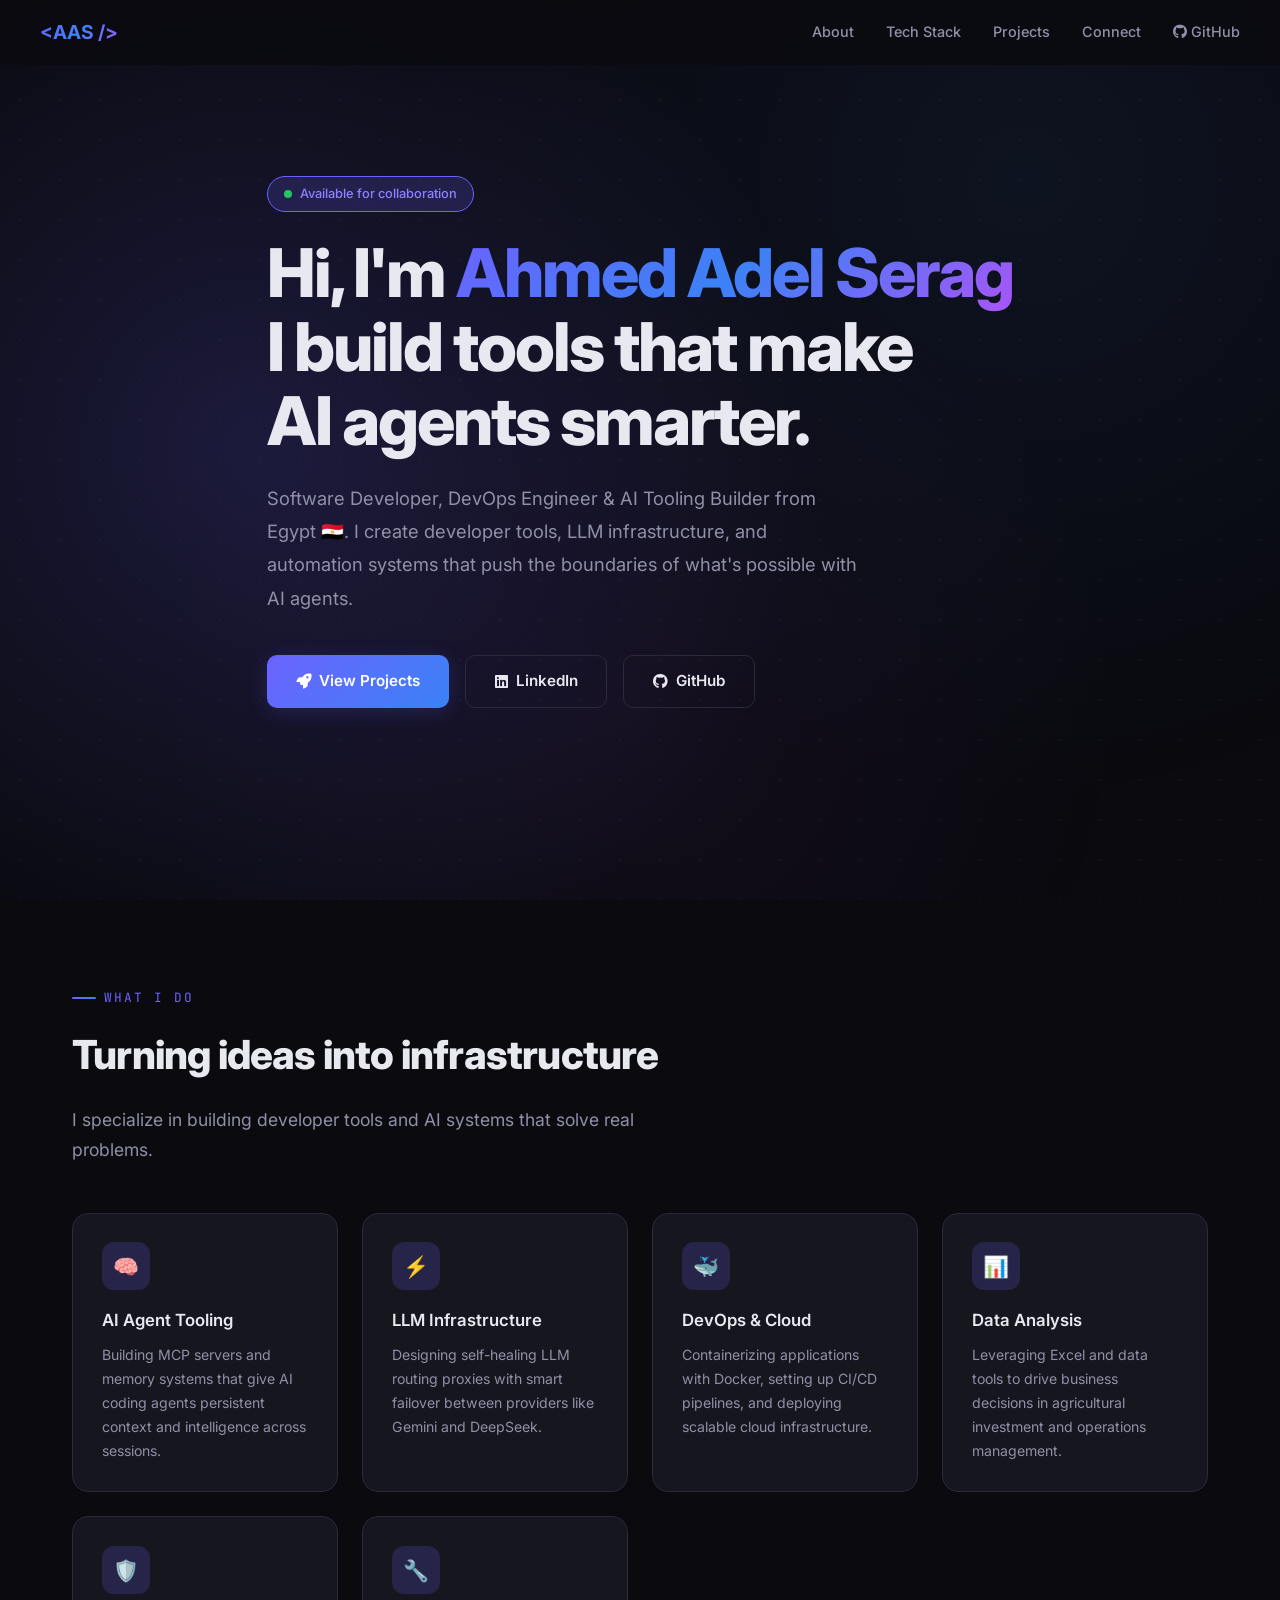
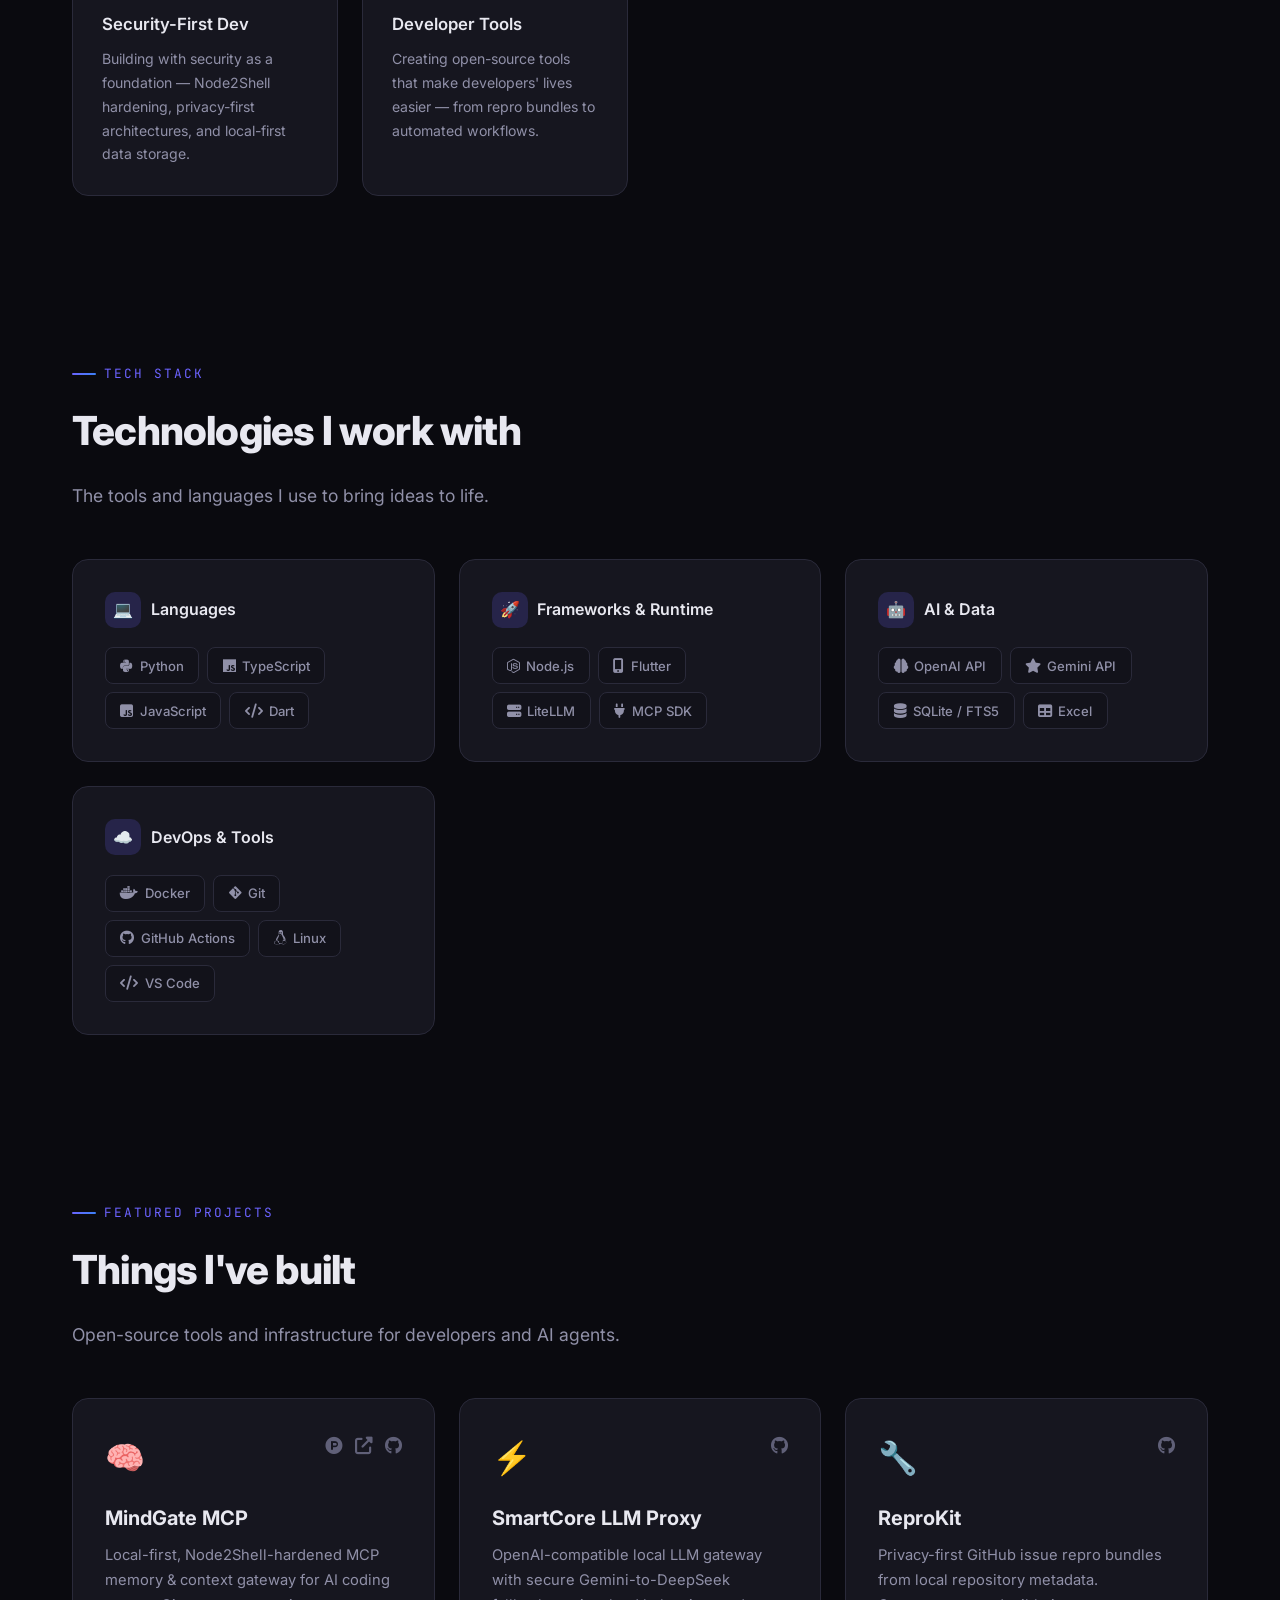
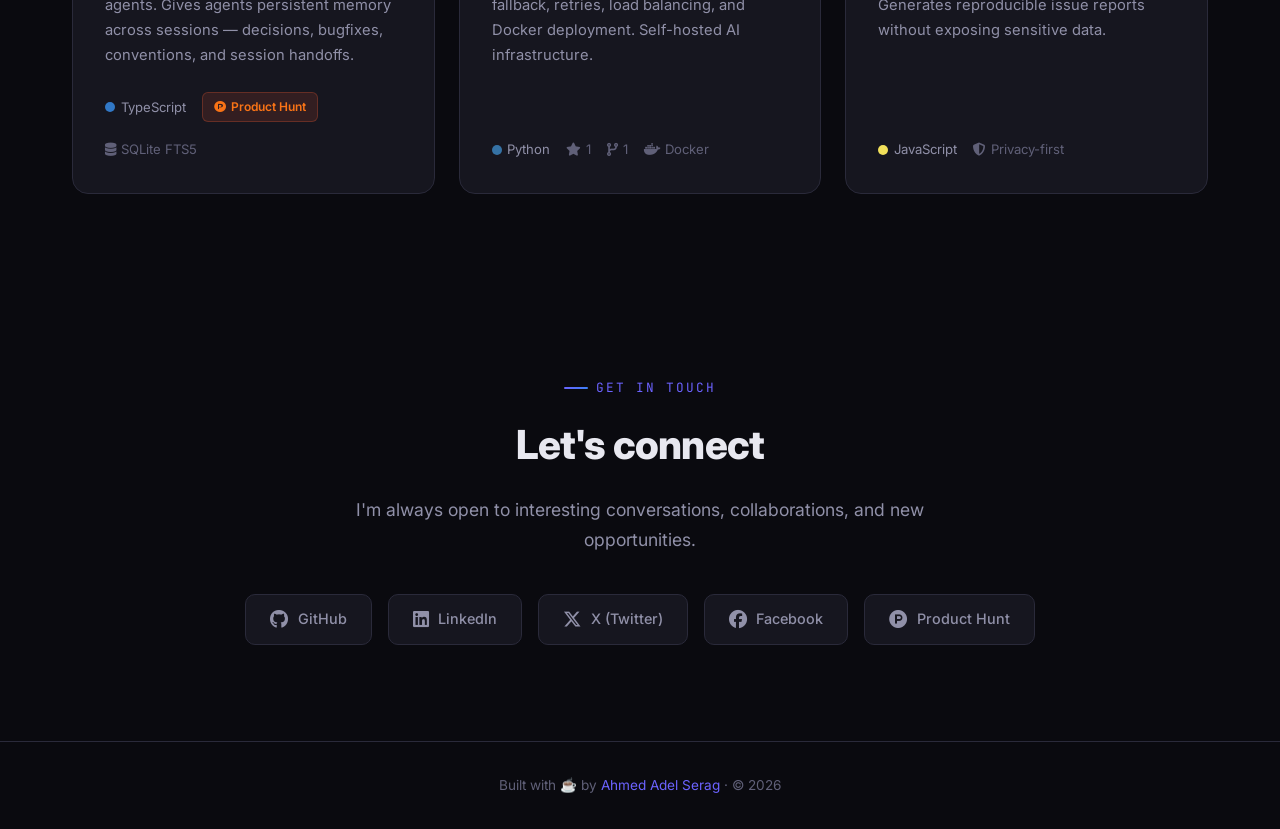
==== index.html @ 00906948 "✨ Deploy portfolio website" ====
<!DOCTYPE html>
<html lang="en" data-theme="dark">
<head>
    <meta charset="UTF-8">
    <meta name="viewport" content="width=device-width, initial-scale=1.0">
    <title>Ahmed Adel Serag — Software Developer & AI Tooling Builder</title>
    <meta name="description" content="Portfolio of Ahmed Adel Serag (Dola) — Software Developer, DevOps Engineer, and AI Tooling Builder from Egypt.">
    <meta name="author" content="Ahmed Adel Serag">
    <meta property="og:title" content="Ahmed Adel Serag — Portfolio">
    <meta property="og:description" content="Software Developer · DevOps Engineer · AI Tooling Builder">
    <meta property="og:url" content="https://aaserag1.github.io">
    <meta property="og:type" content="website">
    <link rel="preconnect" href="https://fonts.googleapis.com">
    <link rel="preconnect" href="https://fonts.gstatic.com" crossorigin>
    <link href="https://fonts.googleapis.com/css2?family=Inter:wght@300;400;500;600;700;800&family=JetBrains+Mono:wght@400;500&display=swap" rel="stylesheet">
    <link rel="stylesheet" href="https://cdnjs.cloudflare.com/ajax/libs/font-awesome/6.5.1/css/all.min.css">
    <style>
        /* ====== CSS Variables ====== */
        :root {
            --bg-primary: #0a0a0f;
            --bg-secondary: #12121a;
            --bg-card: #16161f;
            --bg-card-hover: #1c1c28;
            --border: #2a2a3a;
            --border-glow: #6c63ff40;
            --text-primary: #e8e8f0;
            --text-secondary: #9090a8;
            --text-muted: #606078;
            --accent: #6c63ff;
            --accent-light: #8b83ff;
            --accent-glow: #6c63ff30;
            --gradient-1: linear-gradient(135deg, #6c63ff, #3b82f6);
            --gradient-2: linear-gradient(135deg, #6c63ff, #a855f7);
            --gradient-text: linear-gradient(135deg, #6c63ff, #3b82f6, #a855f7);
            --success: #22c55e;
            --warning: #f59e0b;
            --font-main: 'Inter', -apple-system, BlinkMacSystemFont, sans-serif;
            --font-mono: 'JetBrains Mono', 'Fira Code', monospace;
            --radius: 16px;
            --radius-sm: 10px;
            --shadow: 0 4px 24px rgba(0,0,0,0.3);
            --shadow-glow: 0 0 40px var(--accent-glow);
        }

        /* ====== Reset & Base ====== */
        *, *::before, *::after {
            margin: 0;
            padding: 0;
            box-sizing: border-box;
        }

        html {
            scroll-behavior: smooth;
            scroll-padding-top: 80px;
        }

        body {
            font-family: var(--font-main);
            background: var(--bg-primary);
            color: var(--text-primary);
            line-height: 1.7;
            overflow-x: hidden;
        }

        /* ====== Animated Background ====== */
        .bg-grid {
            position: fixed;
            top: 0; left: 0;
            width: 100%; height: 100%;
            background-image:
                radial-gradient(circle at 20% 50%, var(--accent-glow) 0%, transparent 50%),
                radial-gradient(circle at 80% 20%, rgba(59,130,246,0.08) 0%, transparent 50%),
                radial-gradient(circle at 50% 80%, rgba(168,85,247,0.06) 0%, transparent 50%);
            pointer-events: none;
            z-index: 0;
        }

        .bg-dots {
            position: fixed;
            top: 0; left: 0;
            width: 100%; height: 100%;
            background-image: radial-gradient(circle, var(--border) 1px, transparent 1px);
            background-size: 40px 40px;
            opacity: 0.3;
            pointer-events: none;
            z-index: 0;
        }

        /* ====== Navigation ====== */
        nav {
            position: fixed;
            top: 0; left: 0; right: 0;
            z-index: 100;
            background: rgba(10, 10, 15, 0.8);
            backdrop-filter: blur(20px);
            border-bottom: 1px solid var(--border);
            padding: 0 2rem;
        }

        .nav-inner {
            max-width: 1200px;
            margin: 0 auto;
            display: flex;
            align-items: center;
            justify-content: space-between;
            height: 64px;
        }

        .nav-logo {
            font-weight: 700;
            font-size: 1.2rem;
            background: var(--gradient-text);
            -webkit-background-clip: text;
            -webkit-text-fill-color: transparent;
            background-clip: text;
            text-decoration: none;
        }

        .nav-links {
            display: flex;
            gap: 2rem;
            list-style: none;
        }

        .nav-links a {
            color: var(--text-secondary);
            text-decoration: none;
            font-size: 0.9rem;
            font-weight: 500;
            transition: color 0.3s;
            position: relative;
        }

        .nav-links a::after {
            content: '';
            position: absolute;
            bottom: -4px;
            left: 0;
            width: 0;
            height: 2px;
            background: var(--gradient-1);
            transition: width 0.3s;
            border-radius: 1px;
        }

        .nav-links a:hover {
            color: var(--text-primary);
        }

        .nav-links a:hover::after {
            width: 100%;
        }

        .nav-toggle {
            display: none;
            background: none;
            border: none;
            color: var(--text-primary);
            font-size: 1.5rem;
            cursor: pointer;
        }

        /* ====== Container ====== */
        .container {
            max-width: 1200px;
            margin: 0 auto;
            padding: 0 2rem;
            position: relative;
            z-index: 1;
        }

        section {
            padding: 5rem 0;
        }

        /* ====== Section Headers ====== */
        .section-label {
            display: inline-flex;
            align-items: center;
            gap: 0.5rem;
            font-family: var(--font-mono);
            font-size: 0.8rem;
            color: var(--accent);
            text-transform: uppercase;
            letter-spacing: 2px;
            margin-bottom: 0.75rem;
        }

        .section-label::before {
            content: '';
            width: 24px;
            height: 2px;
            background: var(--gradient-1);
            border-radius: 1px;
        }

        .section-title {
            font-size: 2.5rem;
            font-weight: 800;
            margin-bottom: 1rem;
            letter-spacing: -0.02em;
        }

        .section-subtitle {
            color: var(--text-secondary);
            font-size: 1.1rem;
            max-width: 600px;
        }

        /* ====== Hero Section ====== */
        .hero {
            min-height: 100vh;
            display: flex;
            align-items: center;
            padding-top: 64px;
        }

        .hero-content {
            max-width: 750px;
        }

        .hero-badge {
            display: inline-flex;
            align-items: center;
            gap: 0.5rem;
            padding: 0.4rem 1rem;
            background: var(--accent-glow);
            border: 1px solid var(--accent);
            border-radius: 999px;
            font-size: 0.8rem;
            font-weight: 500;
            color: var(--accent-light);
            margin-bottom: 1.5rem;
            animation: pulse-border 3s ease-in-out infinite;
        }

        .hero-badge .dot {
            width: 8px;
            height: 8px;
            background: var(--success);
            border-radius: 50%;
            animation: blink 2s ease-in-out infinite;
        }

        @keyframes blink {
            0%, 100% { opacity: 1; }
            50% { opacity: 0.3; }
        }

        @keyframes pulse-border {
            0%, 100% { border-color: var(--accent); box-shadow: 0 0 10px var(--accent-glow); }
            50% { border-color: var(--accent-light); box-shadow: 0 0 20px var(--accent-glow); }
        }

        .hero h1 {
            font-size: clamp(2.5rem, 6vw, 4.2rem);
            font-weight: 800;
            line-height: 1.1;
            letter-spacing: -0.03em;
            margin-bottom: 1.5rem;
        }

        .hero h1 .gradient {
            background: var(--gradient-text);
            -webkit-background-clip: text;
            -webkit-text-fill-color: transparent;
            background-clip: text;
        }

        .hero-desc {
            font-size: 1.15rem;
            color: var(--text-secondary);
            line-height: 1.8;
            margin-bottom: 2.5rem;
            max-width: 600px;
        }

        .hero-buttons {
            display: flex;
            gap: 1rem;
            flex-wrap: wrap;
        }

        .btn {
            display: inline-flex;
            align-items: center;
            gap: 0.5rem;
            padding: 0.8rem 1.8rem;
            border-radius: var(--radius-sm);
            font-size: 0.95rem;
            font-weight: 600;
            text-decoration: none;
            transition: all 0.3s ease;
            cursor: pointer;
            border: none;
        }

        .btn-primary {
            background: var(--gradient-1);
            color: white;
            box-shadow: 0 4px 20px var(--accent-glow);
        }

        .btn-primary:hover {
            transform: translateY(-2px);
            box-shadow: 0 8px 30px var(--accent-glow);
        }

        .btn-outline {
            background: transparent;
            color: var(--text-primary);
            border: 1px solid var(--border);
        }

        .btn-outline:hover {
            border-color: var(--accent);
            background: var(--accent-glow);
            transform: translateY(-2px);
        }

        /* ====== Tech Stack ====== */
        .tech-grid {
            display: grid;
            grid-template-columns: repeat(auto-fit, minmax(280px, 1fr));
            gap: 1.5rem;
            margin-top: 3rem;
        }

        .tech-category {
            background: var(--bg-card);
            border: 1px solid var(--border);
            border-radius: var(--radius);
            padding: 2rem;
            transition: all 0.3s ease;
        }

        .tech-category:hover {
            border-color: var(--accent);
            background: var(--bg-card-hover);
            box-shadow: var(--shadow-glow);
            transform: translateY(-4px);
        }

        .tech-category h3 {
            font-size: 1rem;
            font-weight: 600;
            margin-bottom: 1.2rem;
            display: flex;
            align-items: center;
            gap: 0.6rem;
        }

        .tech-category h3 .icon {
            width: 36px;
            height: 36px;
            display: flex;
            align-items: center;
            justify-content: center;
            background: var(--accent-glow);
            border-radius: 10px;
            font-size: 1rem;
        }

        .tech-tags {
            display: flex;
            flex-wrap: wrap;
            gap: 0.5rem;
        }

        .tech-tag {
            display: inline-flex;
            align-items: center;
            gap: 0.4rem;
            padding: 0.4rem 0.9rem;
            background: var(--bg-secondary);
            border: 1px solid var(--border);
            border-radius: 8px;
            font-size: 0.82rem;
            font-weight: 500;
            color: var(--text-secondary);
            transition: all 0.2s;
        }

        .tech-tag:hover {
            border-color: var(--accent);
            color: var(--text-primary);
            background: var(--accent-glow);
        }

        .tech-tag i {
            font-size: 0.9rem;
        }

        /* ====== Projects ====== */
        .projects-grid {
            display: grid;
            grid-template-columns: repeat(auto-fit, minmax(350px, 1fr));
            gap: 1.5rem;
            margin-top: 3rem;
        }

        .project-card {
            background: var(--bg-card);
            border: 1px solid var(--border);
            border-radius: var(--radius);
            padding: 2rem;
            transition: all 0.3s ease;
            display: flex;
            flex-direction: column;
            position: relative;
            overflow: hidden;
        }

        .project-card::before {
            content: '';
            position: absolute;
            top: 0;
            left: 0;
            right: 0;
            height: 3px;
            background: var(--gradient-1);
            opacity: 0;
            transition: opacity 0.3s;
        }

        .project-card:hover {
            border-color: var(--accent);
            background: var(--bg-card-hover);
            box-shadow: var(--shadow-glow);
            transform: translateY(-6px);
        }

        .project-card:hover::before {
            opacity: 1;
        }

        .project-header {
            display: flex;
            align-items: flex-start;
            justify-content: space-between;
            margin-bottom: 1rem;
        }

        .project-icon {
            font-size: 2rem;
        }

        .project-links {
            display: flex;
            gap: 0.75rem;
        }

        .project-links a {
            color: var(--text-muted);
            font-size: 1.1rem;
            transition: color 0.3s;
        }

        .project-links a:hover {
            color: var(--accent);
        }

        .project-card h3 {
            font-size: 1.25rem;
            font-weight: 700;
            margin-bottom: 0.5rem;
        }

        .project-card h3 a {
            color: var(--text-primary);
            text-decoration: none;
            transition: color 0.3s;
        }

        .project-card h3 a:hover {
            color: var(--accent-light);
        }

        .project-card p {
            color: var(--text-secondary);
            font-size: 0.92rem;
            margin-bottom: 1.5rem;
            flex: 1;
        }

        .project-meta {
            display: flex;
            align-items: center;
            gap: 1rem;
            flex-wrap: wrap;
        }

        .project-lang {
            display: inline-flex;
            align-items: center;
            gap: 0.35rem;
            font-size: 0.82rem;
            color: var(--text-secondary);
        }

        .project-lang .dot {
            width: 10px;
            height: 10px;
            border-radius: 50%;
        }

        .project-badge {
            display: inline-flex;
            align-items: center;
            gap: 0.3rem;
            padding: 0.25rem 0.7rem;
            background: rgba(218, 85, 47, 0.15);
            border: 1px solid rgba(218, 85, 47, 0.3);
            border-radius: 6px;
            font-size: 0.75rem;
            font-weight: 600;
            color: #f97316;
        }

        .project-stat {
            display: inline-flex;
            align-items: center;
            gap: 0.3rem;
            font-size: 0.82rem;
            color: var(--text-muted);
        }

        /* ====== About / What I Do ====== */
        .about-grid {
            display: grid;
            grid-template-columns: repeat(auto-fit, minmax(250px, 1fr));
            gap: 1.5rem;
            margin-top: 3rem;
        }

        .about-card {
            background: var(--bg-card);
            border: 1px solid var(--border);
            border-radius: var(--radius);
            padding: 1.8rem;
            transition: all 0.3s ease;
        }

        .about-card:hover {
            border-color: var(--accent);
            transform: translateY(-4px);
            box-shadow: var(--shadow-glow);
        }

        .about-card .icon {
            width: 48px;
            height: 48px;
            display: flex;
            align-items: center;
            justify-content: center;
            background: var(--accent-glow);
            border-radius: 12px;
            font-size: 1.3rem;
            margin-bottom: 1rem;
        }

        .about-card h3 {
            font-size: 1.05rem;
            font-weight: 600;
            margin-bottom: 0.5rem;
        }

        .about-card p {
            color: var(--text-secondary);
            font-size: 0.88rem;
        }

        /* ====== Connect / Footer ====== */
        .connect-section {
            text-align: center;
            padding: 6rem 0;
        }

        .social-links {
            display: flex;
            justify-content: center;
            gap: 1rem;
            margin-top: 2.5rem;
            flex-wrap: wrap;
        }

        .social-link {
            display: inline-flex;
            align-items: center;
            gap: 0.6rem;
            padding: 0.75rem 1.5rem;
            background: var(--bg-card);
            border: 1px solid var(--border);
            border-radius: var(--radius-sm);
            color: var(--text-secondary);
            text-decoration: none;
            font-size: 0.9rem;
            font-weight: 500;
            transition: all 0.3s ease;
        }

        .social-link:hover {
            border-color: var(--accent);
            color: var(--text-primary);
            background: var(--bg-card-hover);
            transform: translateY(-3px);
            box-shadow: var(--shadow-glow);
        }

        .social-link i {
            font-size: 1.15rem;
        }

        footer {
            border-top: 1px solid var(--border);
            padding: 2rem;
            text-align: center;
        }

        footer p {
            color: var(--text-muted);
            font-size: 0.85rem;
        }

        footer a {
            color: var(--accent);
            text-decoration: none;
        }

        /* ====== Animations ====== */
        .fade-in {
            opacity: 0;
            transform: translateY(30px);
            transition: opacity 0.6s ease, transform 0.6s ease;
        }

        .fade-in.visible {
            opacity: 1;
            transform: translateY(0);
        }

        /* ====== Responsive ====== */
        @media (max-width: 768px) {
            .nav-links {
                display: none;
                position: absolute;
                top: 64px;
                left: 0;
                right: 0;
                background: rgba(10, 10, 15, 0.95);
                backdrop-filter: blur(20px);
                flex-direction: column;
                padding: 1.5rem 2rem;
                border-bottom: 1px solid var(--border);
                gap: 1rem;
            }

            .nav-links.active {
                display: flex;
            }

            .nav-toggle {
                display: block;
            }

            .hero h1 {
                font-size: 2.2rem;
            }

            .section-title {
                font-size: 1.8rem;
            }

            .projects-grid {
                grid-template-columns: 1fr;
            }

            .hero-buttons {
                flex-direction: column;
            }

            .btn {
                justify-content: center;
            }
        }

        /* ====== Scrollbar ====== */
        ::-webkit-scrollbar {
            width: 8px;
        }
        ::-webkit-scrollbar-track {
            background: var(--bg-primary);
        }
        ::-webkit-scrollbar-thumb {
            background: var(--border);
            border-radius: 4px;
        }
        ::-webkit-scrollbar-thumb:hover {
            background: var(--accent);
        }
    </style>
</head>
<body>

<!-- Background Effects -->
<div class="bg-grid"></div>
<div class="bg-dots"></div>

<!-- Navigation -->
<nav>
    <div class="nav-inner">
        <a href="#" class="nav-logo">&lt;AAS /&gt;</a>
        <button class="nav-toggle" onclick="document.querySelector('.nav-links').classList.toggle('active')" aria-label="Toggle menu">
            <i class="fas fa-bars"></i>
        </button>
        <ul class="nav-links">
            <li><a href="#about">About</a></li>
            <li><a href="#tech">Tech Stack</a></li>
            <li><a href="#projects">Projects</a></li>
            <li><a href="#connect">Connect</a></li>
            <li><a href="https://github.com/aaserag1" target="_blank"><i class="fab fa-github"></i> GitHub</a></li>
        </ul>
    </div>
</nav>

<!-- Hero Section -->
<section class="hero">
    <div class="container">
        <div class="hero-content fade-in">
            <div class="hero-badge">
                <span class="dot"></span>
                Available for collaboration
            </div>
            <h1>
                Hi, I'm <span class="gradient">Ahmed Adel Serag</span><br>
                I build tools that make<br>
                AI agents smarter.
            </h1>
            <p class="hero-desc">
                Software Developer, DevOps Engineer &amp; AI Tooling Builder from Egypt 🇪🇬.
                I create developer tools, LLM infrastructure, and automation systems
                that push the boundaries of what's possible with AI agents.
            </p>
            <div class="hero-buttons">
                <a href="#projects" class="btn btn-primary">
                    <i class="fas fa-rocket"></i> View Projects
                </a>
                <a href="https://www.linkedin.com/in/aaserag/" target="_blank" class="btn btn-outline">
                    <i class="fab fa-linkedin"></i> LinkedIn
                </a>
                <a href="https://github.com/aaserag1" target="_blank" class="btn btn-outline">
                    <i class="fab fa-github"></i> GitHub
                </a>
            </div>
        </div>
    </div>
</section>

<!-- About / What I Do -->
<section id="about">
    <div class="container">
        <div class="fade-in">
            <span class="section-label">What I Do</span>
            <h2 class="section-title">Turning ideas into infrastructure</h2>
            <p class="section-subtitle">I specialize in building developer tools and AI systems that solve real problems.</p>
        </div>
        <div class="about-grid">
            <div class="about-card fade-in">
                <div class="icon">🧠</div>
                <h3>AI Agent Tooling</h3>
                <p>Building MCP servers and memory systems that give AI coding agents persistent context and intelligence across sessions.</p>
            </div>
            <div class="about-card fade-in">
                <div class="icon">⚡</div>
                <h3>LLM Infrastructure</h3>
                <p>Designing self-healing LLM routing proxies with smart failover between providers like Gemini and DeepSeek.</p>
            </div>
            <div class="about-card fade-in">
                <div class="icon">🐳</div>
                <h3>DevOps & Cloud</h3>
                <p>Containerizing applications with Docker, setting up CI/CD pipelines, and deploying scalable cloud infrastructure.</p>
            </div>
            <div class="about-card fade-in">
                <div class="icon">📊</div>
                <h3>Data Analysis</h3>
                <p>Leveraging Excel and data tools to drive business decisions in agricultural investment and operations management.</p>
            </div>
            <div class="about-card fade-in">
                <div class="icon">🛡️</div>
                <h3>Security-First Dev</h3>
                <p>Building with security as a foundation — Node2Shell hardening, privacy-first architectures, and local-first data storage.</p>
            </div>
            <div class="about-card fade-in">
                <div class="icon">🔧</div>
                <h3>Developer Tools</h3>
                <p>Creating open-source tools that make developers' lives easier — from repro bundles to automated workflows.</p>
            </div>
        </div>
    </div>
</section>

<!-- Tech Stack -->
<section id="tech">
    <div class="container">
        <div class="fade-in">
            <span class="section-label">Tech Stack</span>
            <h2 class="section-title">Technologies I work with</h2>
            <p class="section-subtitle">The tools and languages I use to bring ideas to life.</p>
        </div>
        <div class="tech-grid">
            <div class="tech-category fade-in">
                <h3><span class="icon">💻</span> Languages</h3>
                <div class="tech-tags">
                    <span class="tech-tag"><i class="fab fa-python"></i> Python</span>
                    <span class="tech-tag"><i class="fab fa-js"></i> TypeScript</span>
                    <span class="tech-tag"><i class="fab fa-js-square"></i> JavaScript</span>
                    <span class="tech-tag"><i class="fas fa-code"></i> Dart</span>
                </div>
            </div>
            <div class="tech-category fade-in">
                <h3><span class="icon">🚀</span> Frameworks & Runtime</h3>
                <div class="tech-tags">
                    <span class="tech-tag"><i class="fab fa-node-js"></i> Node.js</span>
                    <span class="tech-tag"><i class="fas fa-mobile-alt"></i> Flutter</span>
                    <span class="tech-tag"><i class="fas fa-server"></i> LiteLLM</span>
                    <span class="tech-tag"><i class="fas fa-plug"></i> MCP SDK</span>
                </div>
            </div>
            <div class="tech-category fade-in">
                <h3><span class="icon">🤖</span> AI & Data</h3>
                <div class="tech-tags">
                    <span class="tech-tag"><i class="fas fa-brain"></i> OpenAI API</span>
                    <span class="tech-tag"><i class="fas fa-star"></i> Gemini API</span>
                    <span class="tech-tag"><i class="fas fa-database"></i> SQLite / FTS5</span>
                    <span class="tech-tag"><i class="fas fa-table"></i> Excel</span>
                </div>
            </div>
            <div class="tech-category fade-in">
                <h3><span class="icon">☁️</span> DevOps & Tools</h3>
                <div class="tech-tags">
                    <span class="tech-tag"><i class="fab fa-docker"></i> Docker</span>
                    <span class="tech-tag"><i class="fab fa-git-alt"></i> Git</span>
                    <span class="tech-tag"><i class="fab fa-github"></i> GitHub Actions</span>
                    <span class="tech-tag"><i class="fab fa-linux"></i> Linux</span>
                    <span class="tech-tag"><i class="fas fa-code"></i> VS Code</span>
                </div>
            </div>
        </div>
    </div>
</section>

<!-- Projects -->
<section id="projects">
    <div class="container">
        <div class="fade-in">
            <span class="section-label">Featured Projects</span>
            <h2 class="section-title">Things I've built</h2>
            <p class="section-subtitle">Open-source tools and infrastructure for developers and AI agents.</p>
        </div>
        <div class="projects-grid">
            <!-- MindGate MCP -->
            <div class="project-card fade-in">
                <div class="project-header">
                    <span class="project-icon">🧠</span>
                    <div class="project-links">
                        <a href="https://www.producthunt.com/posts/mindgate-mcp" target="_blank" title="Product Hunt"><i class="fab fa-product-hunt"></i></a>
                        <a href="https://aaserag1.github.io/mindgate-mcp/" target="_blank" title="Website"><i class="fas fa-external-link-alt"></i></a>
                        <a href="https://github.com/aaserag1/mindgate-mcp" target="_blank" title="Source Code"><i class="fab fa-github"></i></a>
                    </div>
                </div>
                <h3><a href="https://github.com/aaserag1/mindgate-mcp">MindGate MCP</a></h3>
                <p>Local-first, Node2Shell-hardened MCP memory &amp; context gateway for AI coding agents. Gives agents persistent memory across sessions — decisions, bugfixes, conventions, and session handoffs.</p>
                <div class="project-meta">
                    <span class="project-lang">
                        <span class="dot" style="background: #3178c6;"></span> TypeScript
                    </span>
                    <span class="project-badge">
                        <i class="fab fa-product-hunt"></i> Product Hunt
                    </span>
                    <span class="project-stat"><i class="fas fa-database"></i> SQLite FTS5</span>
                </div>
            </div>

            <!-- SmartCore LLM Proxy -->
            <div class="project-card fade-in">
                <div class="project-header">
                    <span class="project-icon">⚡</span>
                    <div class="project-links">
                        <a href="https://github.com/aaserag1/SmartCore-LLM-Proxy" target="_blank" title="Source Code"><i class="fab fa-github"></i></a>
                    </div>
                </div>
                <h3><a href="https://github.com/aaserag1/SmartCore-LLM-Proxy">SmartCore LLM Proxy</a></h3>
                <p>OpenAI-compatible local LLM gateway with secure Gemini-to-DeepSeek fallback, retries, load balancing, and Docker deployment. Self-hosted AI infrastructure.</p>
                <div class="project-meta">
                    <span class="project-lang">
                        <span class="dot" style="background: #3572A5;"></span> Python
                    </span>
                    <span class="project-stat"><i class="fas fa-star"></i> 1</span>
                    <span class="project-stat"><i class="fas fa-code-branch"></i> 1</span>
                    <span class="project-stat"><i class="fab fa-docker"></i> Docker</span>
                </div>
            </div>

            <!-- ReproKit -->
            <div class="project-card fade-in">
                <div class="project-header">
                    <span class="project-icon">🔧</span>
                    <div class="project-links">
                        <a href="https://github.com/aaserag1/reprokit" target="_blank" title="Source Code"><i class="fab fa-github"></i></a>
                    </div>
                </div>
                <h3><a href="https://github.com/aaserag1/reprokit">ReproKit</a></h3>
                <p>Privacy-first GitHub issue repro bundles from local repository metadata. Generates reproducible issue reports without exposing sensitive data.</p>
                <div class="project-meta">
                    <span class="project-lang">
                        <span class="dot" style="background: #f1e05a;"></span> JavaScript
                    </span>
                    <span class="project-stat"><i class="fas fa-shield-alt"></i> Privacy-first</span>
                </div>
            </div>
        </div>
    </div>
</section>

<!-- Connect -->
<section id="connect" class="connect-section">
    <div class="container">
        <div class="fade-in">
            <span class="section-label">Get In Touch</span>
            <h2 class="section-title">Let's connect</h2>
            <p class="section-subtitle" style="margin: 0 auto;">
                I'm always open to interesting conversations, collaborations, and new opportunities.
            </p>
            <div class="social-links">
                <a href="https://github.com/aaserag1" target="_blank" class="social-link">
                    <i class="fab fa-github"></i> GitHub
                </a>
                <a href="https://www.linkedin.com/in/aaserag/" target="_blank" class="social-link">
                    <i class="fab fa-linkedin"></i> LinkedIn
                </a>
                <a href="https://x.com/ahmedadel790146" target="_blank" class="social-link">
                    <i class="fab fa-x-twitter"></i> X (Twitter)
                </a>
                <a href="https://www.facebook.com/aaserag0" target="_blank" class="social-link">
                    <i class="fab fa-facebook"></i> Facebook
                </a>
                <a href="https://www.producthunt.com/posts/mindgate-mcp" target="_blank" class="social-link">
                    <i class="fab fa-product-hunt"></i> Product Hunt
                </a>
            </div>
        </div>
    </div>
</section>

<!-- Footer -->
<footer>
    <div class="container">
        <p>Built with ☕ by <a href="https://github.com/aaserag1">Ahmed Adel Serag</a> · &copy; 2026</p>
    </div>
</footer>

<!-- Scroll Animation Script -->
<script>
    // Intersection Observer for fade-in animations
    const observer = new IntersectionObserver((entries) => {
        entries.forEach((entry, index) => {
            if (entry.isIntersecting) {
                setTimeout(() => {
                    entry.target.classList.add('visible');
                }, index * 100);
                observer.unobserve(entry.target);
            }
        });
    }, { threshold: 0.1, rootMargin: '0px 0px -50px 0px' });

    document.querySelectorAll('.fade-in').forEach(el => observer.observe(el));

    // Smooth scroll for nav links
    document.querySelectorAll('a[href^="#"]').forEach(anchor => {
        anchor.addEventListener('click', function(e) {
            e.preventDefault();
            const target = document.querySelector(this.getAttribute('href'));
            if (target) {
                target.scrollIntoView({ behavior: 'smooth' });
                document.querySelector('.nav-links')?.classList.remove('active');
            }
        });
    });

    // Navbar background on scroll
    const nav = document.querySelector('nav');
    window.addEventListener('scroll', () => {
        if (window.scrollY > 50) {
            nav.style.borderBottomColor = 'var(--border)';
        } else {
            nav.style.borderBottomColor = 'transparent';
        }
    });
</script>

</body>
</html>
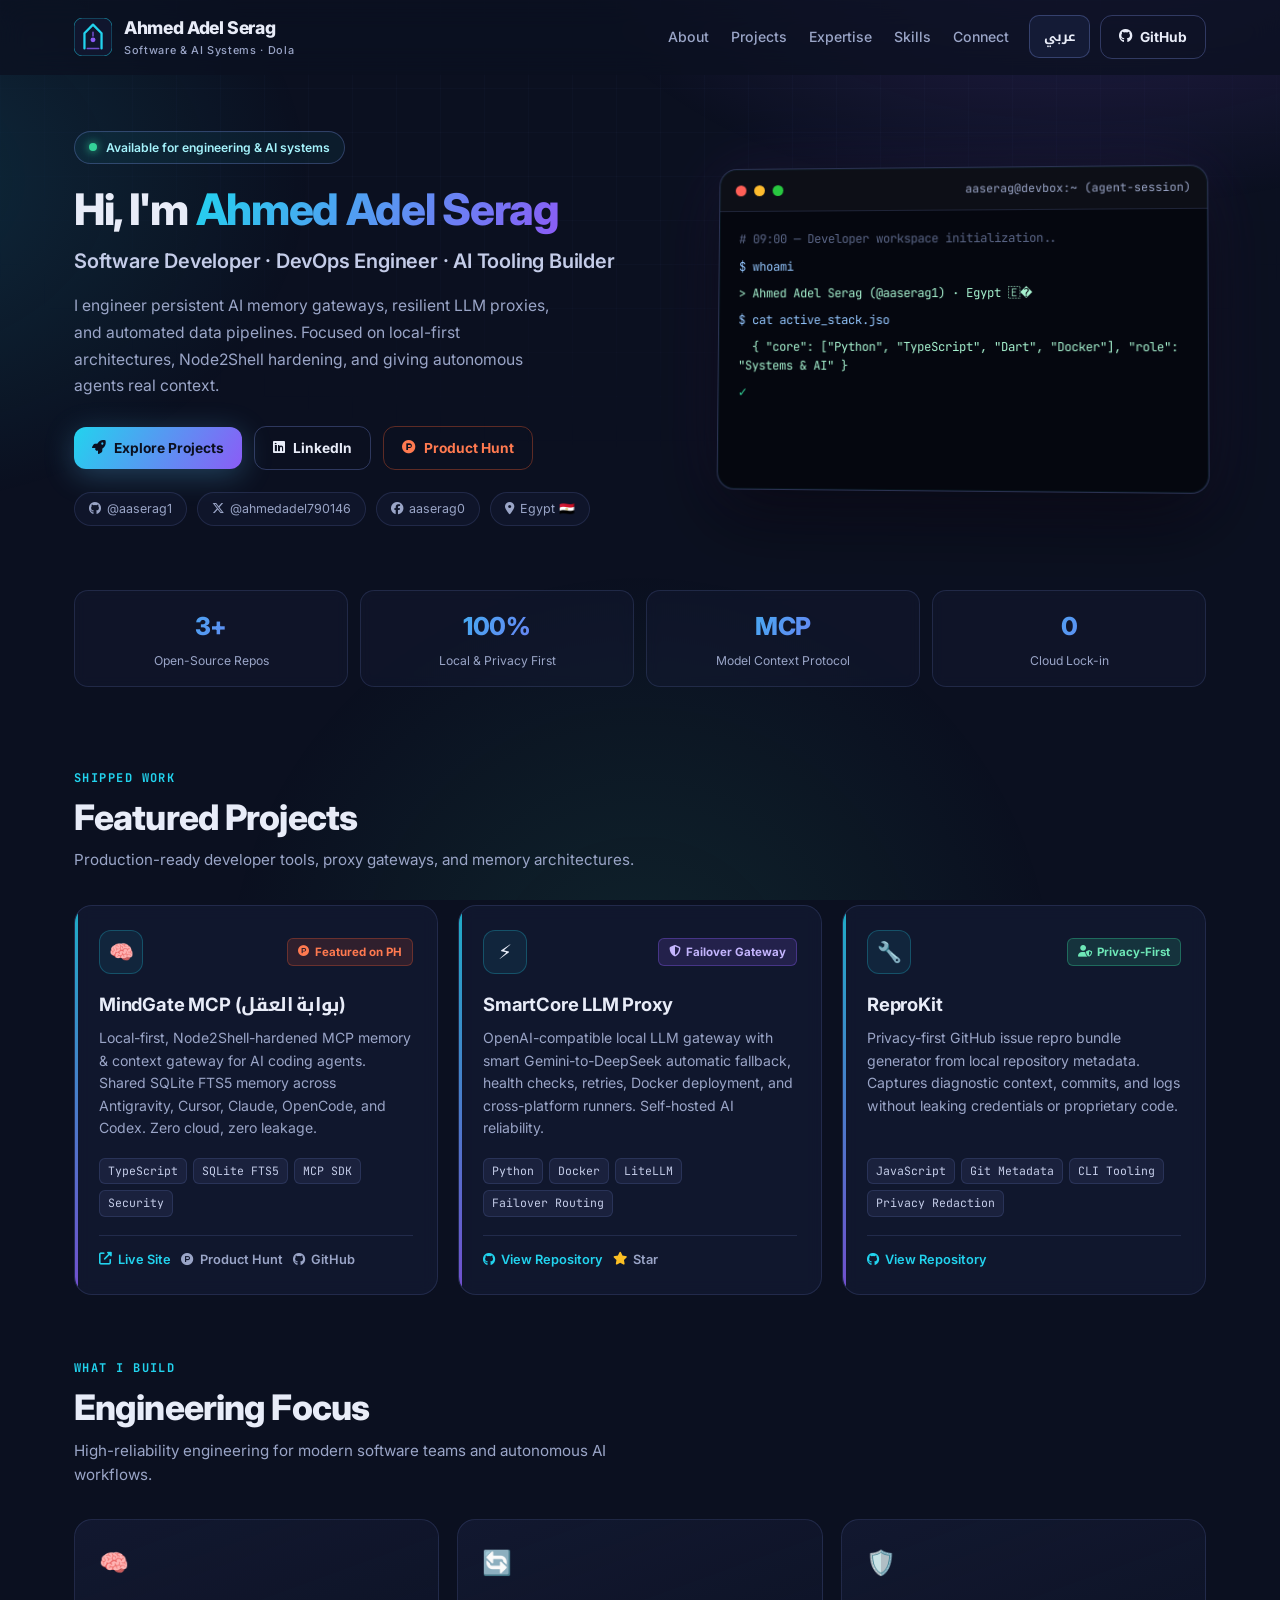
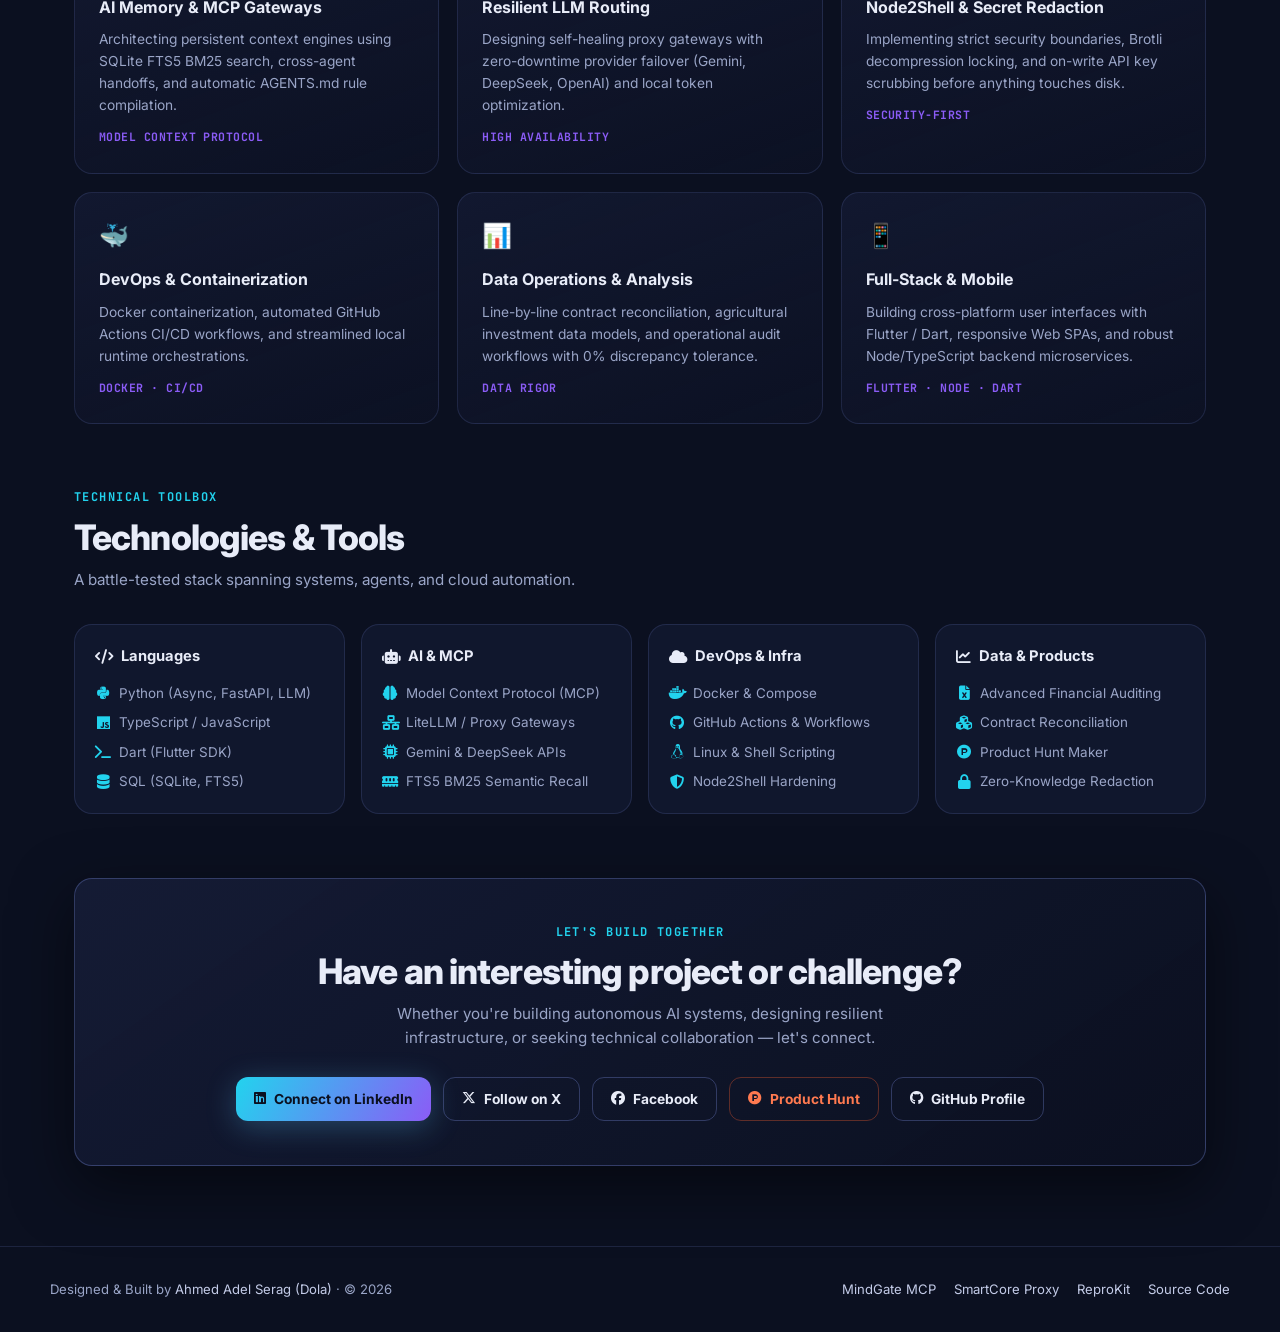
==== commit 34973592: "💎 World-class portfolio redesign with balanced hero, 3D terminal, i18n & MindGate styling" ====
--- a/index.html
+++ b/index.html
@@ -1,1001 +1,1347 @@
 <!DOCTYPE html>
-<html lang="en" data-theme="dark">
+<html lang="en" dir="ltr">
 <head>
-    <meta charset="UTF-8">
-    <meta name="viewport" content="width=device-width, initial-scale=1.0">
-    <title>Ahmed Adel Serag — Software Developer & AI Tooling Builder</title>
-    <meta name="description" content="Portfolio of Ahmed Adel Serag (Dola) — Software Developer, DevOps Engineer, and AI Tooling Builder from Egypt.">
-    <meta name="author" content="Ahmed Adel Serag">
-    <meta property="og:title" content="Ahmed Adel Serag — Portfolio">
-    <meta property="og:description" content="Software Developer · DevOps Engineer · AI Tooling Builder">
-    <meta property="og:url" content="https://aaserag1.github.io">
-    <meta property="og:type" content="website">
-    <link rel="preconnect" href="https://fonts.googleapis.com">
-    <link rel="preconnect" href="https://fonts.gstatic.com" crossorigin>
-    <link href="https://fonts.googleapis.com/css2?family=Inter:wght@300;400;500;600;700;800&family=JetBrains+Mono:wght@400;500&display=swap" rel="stylesheet">
-    <link rel="stylesheet" href="https://cdnjs.cloudflare.com/ajax/libs/font-awesome/6.5.1/css/all.min.css">
-    <style>
-        /* ====== CSS Variables ====== */
-        :root {
-            --bg-primary: #0a0a0f;
-            --bg-secondary: #12121a;
-            --bg-card: #16161f;
-            --bg-card-hover: #1c1c28;
-            --border: #2a2a3a;
-            --border-glow: #6c63ff40;
-            --text-primary: #e8e8f0;
-            --text-secondary: #9090a8;
-            --text-muted: #606078;
-            --accent: #6c63ff;
-            --accent-light: #8b83ff;
-            --accent-glow: #6c63ff30;
-            --gradient-1: linear-gradient(135deg, #6c63ff, #3b82f6);
-            --gradient-2: linear-gradient(135deg, #6c63ff, #a855f7);
-            --gradient-text: linear-gradient(135deg, #6c63ff, #3b82f6, #a855f7);
-            --success: #22c55e;
-            --warning: #f59e0b;
-            --font-main: 'Inter', -apple-system, BlinkMacSystemFont, sans-serif;
-            --font-mono: 'JetBrains Mono', 'Fira Code', monospace;
-            --radius: 16px;
-            --radius-sm: 10px;
-            --shadow: 0 4px 24px rgba(0,0,0,0.3);
-            --shadow-glow: 0 0 40px var(--accent-glow);
-        }
-
-        /* ====== Reset & Base ====== */
-        *, *::before, *::after {
-            margin: 0;
-            padding: 0;
-            box-sizing: border-box;
-        }
-
-        html {
-            scroll-behavior: smooth;
-            scroll-padding-top: 80px;
-        }
-
-        body {
-            font-family: var(--font-main);
-            background: var(--bg-primary);
-            color: var(--text-primary);
-            line-height: 1.7;
-            overflow-x: hidden;
-        }
-
-        /* ====== Animated Background ====== */
-        .bg-grid {
-            position: fixed;
-            top: 0; left: 0;
-            width: 100%; height: 100%;
-            background-image:
-                radial-gradient(circle at 20% 50%, var(--accent-glow) 0%, transparent 50%),
-                radial-gradient(circle at 80% 20%, rgba(59,130,246,0.08) 0%, transparent 50%),
-                radial-gradient(circle at 50% 80%, rgba(168,85,247,0.06) 0%, transparent 50%);
-            pointer-events: none;
-            z-index: 0;
-        }
-
-        .bg-dots {
-            position: fixed;
-            top: 0; left: 0;
-            width: 100%; height: 100%;
-            background-image: radial-gradient(circle, var(--border) 1px, transparent 1px);
-            background-size: 40px 40px;
-            opacity: 0.3;
-            pointer-events: none;
-            z-index: 0;
-        }
-
-        /* ====== Navigation ====== */
-        nav {
-            position: fixed;
-            top: 0; left: 0; right: 0;
-            z-index: 100;
-            background: rgba(10, 10, 15, 0.8);
-            backdrop-filter: blur(20px);
-            border-bottom: 1px solid var(--border);
-            padding: 0 2rem;
-        }
-
-        .nav-inner {
-            max-width: 1200px;
-            margin: 0 auto;
-            display: flex;
-            align-items: center;
-            justify-content: space-between;
-            height: 64px;
-        }
-
-        .nav-logo {
-            font-weight: 700;
-            font-size: 1.2rem;
-            background: var(--gradient-text);
-            -webkit-background-clip: text;
-            -webkit-text-fill-color: transparent;
-            background-clip: text;
-            text-decoration: none;
-        }
-
-        .nav-links {
-            display: flex;
-            gap: 2rem;
-            list-style: none;
-        }
-
-        .nav-links a {
-            color: var(--text-secondary);
-            text-decoration: none;
-            font-size: 0.9rem;
-            font-weight: 500;
-            transition: color 0.3s;
-            position: relative;
-        }
-
-        .nav-links a::after {
-            content: '';
-            position: absolute;
-            bottom: -4px;
-            left: 0;
-            width: 0;
-            height: 2px;
-            background: var(--gradient-1);
-            transition: width 0.3s;
-            border-radius: 1px;
-        }
-
-        .nav-links a:hover {
-            color: var(--text-primary);
-        }
-
-        .nav-links a:hover::after {
-            width: 100%;
-        }
-
-        .nav-toggle {
-            display: none;
-            background: none;
-            border: none;
-            color: var(--text-primary);
-            font-size: 1.5rem;
-            cursor: pointer;
-        }
-
-        /* ====== Container ====== */
-        .container {
-            max-width: 1200px;
-            margin: 0 auto;
-            padding: 0 2rem;
-            position: relative;
-            z-index: 1;
-        }
-
-        section {
-            padding: 5rem 0;
-        }
-
-        /* ====== Section Headers ====== */
-        .section-label {
-            display: inline-flex;
-            align-items: center;
-            gap: 0.5rem;
-            font-family: var(--font-mono);
-            font-size: 0.8rem;
-            color: var(--accent);
-            text-transform: uppercase;
-            letter-spacing: 2px;
-            margin-bottom: 0.75rem;
-        }
-
-        .section-label::before {
-            content: '';
-            width: 24px;
-            height: 2px;
-            background: var(--gradient-1);
-            border-radius: 1px;
-        }
-
-        .section-title {
-            font-size: 2.5rem;
-            font-weight: 800;
-            margin-bottom: 1rem;
-            letter-spacing: -0.02em;
-        }
-
-        .section-subtitle {
-            color: var(--text-secondary);
-            font-size: 1.1rem;
-            max-width: 600px;
-        }
-
-        /* ====== Hero Section ====== */
-        .hero {
-            min-height: 100vh;
-            display: flex;
-            align-items: center;
-            padding-top: 64px;
-        }
-
-        .hero-content {
-            max-width: 750px;
-        }
-
-        .hero-badge {
-            display: inline-flex;
-            align-items: center;
-            gap: 0.5rem;
-            padding: 0.4rem 1rem;
-            background: var(--accent-glow);
-            border: 1px solid var(--accent);
-            border-radius: 999px;
-            font-size: 0.8rem;
-            font-weight: 500;
-            color: var(--accent-light);
-            margin-bottom: 1.5rem;
-            animation: pulse-border 3s ease-in-out infinite;
-        }
-
-        .hero-badge .dot {
-            width: 8px;
-            height: 8px;
-            background: var(--success);
-            border-radius: 50%;
-            animation: blink 2s ease-in-out infinite;
-        }
-
-        @keyframes blink {
-            0%, 100% { opacity: 1; }
-            50% { opacity: 0.3; }
-        }
-
-        @keyframes pulse-border {
-            0%, 100% { border-color: var(--accent); box-shadow: 0 0 10px var(--accent-glow); }
-            50% { border-color: var(--accent-light); box-shadow: 0 0 20px var(--accent-glow); }
-        }
-
-        .hero h1 {
-            font-size: clamp(2.5rem, 6vw, 4.2rem);
-            font-weight: 800;
-            line-height: 1.1;
-            letter-spacing: -0.03em;
-            margin-bottom: 1.5rem;
-        }
-
-        .hero h1 .gradient {
-            background: var(--gradient-text);
-            -webkit-background-clip: text;
-            -webkit-text-fill-color: transparent;
-            background-clip: text;
-        }
-
-        .hero-desc {
-            font-size: 1.15rem;
-            color: var(--text-secondary);
-            line-height: 1.8;
-            margin-bottom: 2.5rem;
-            max-width: 600px;
-        }
-
-        .hero-buttons {
-            display: flex;
-            gap: 1rem;
-            flex-wrap: wrap;
-        }
-
-        .btn {
-            display: inline-flex;
-            align-items: center;
-            gap: 0.5rem;
-            padding: 0.8rem 1.8rem;
-            border-radius: var(--radius-sm);
-            font-size: 0.95rem;
-            font-weight: 600;
-            text-decoration: none;
-            transition: all 0.3s ease;
-            cursor: pointer;
-            border: none;
-        }
-
-        .btn-primary {
-            background: var(--gradient-1);
-            color: white;
-            box-shadow: 0 4px 20px var(--accent-glow);
-        }
-
-        .btn-primary:hover {
-            transform: translateY(-2px);
-            box-shadow: 0 8px 30px var(--accent-glow);
-        }
-
-        .btn-outline {
-            background: transparent;
-            color: var(--text-primary);
-            border: 1px solid var(--border);
-        }
-
-        .btn-outline:hover {
-            border-color: var(--accent);
-            background: var(--accent-glow);
-            transform: translateY(-2px);
-        }
-
-        /* ====== Tech Stack ====== */
-        .tech-grid {
-            display: grid;
-            grid-template-columns: repeat(auto-fit, minmax(280px, 1fr));
-            gap: 1.5rem;
-            margin-top: 3rem;
-        }
-
-        .tech-category {
-            background: var(--bg-card);
-            border: 1px solid var(--border);
-            border-radius: var(--radius);
-            padding: 2rem;
-            transition: all 0.3s ease;
-        }
-
-        .tech-category:hover {
-            border-color: var(--accent);
-            background: var(--bg-card-hover);
-            box-shadow: var(--shadow-glow);
-            transform: translateY(-4px);
-        }
-
-        .tech-category h3 {
-            font-size: 1rem;
-            font-weight: 600;
-            margin-bottom: 1.2rem;
-            display: flex;
-            align-items: center;
-            gap: 0.6rem;
-        }
-
-        .tech-category h3 .icon {
-            width: 36px;
-            height: 36px;
-            display: flex;
-            align-items: center;
-            justify-content: center;
-            background: var(--accent-glow);
-            border-radius: 10px;
-            font-size: 1rem;
-        }
-
-        .tech-tags {
-            display: flex;
-            flex-wrap: wrap;
-            gap: 0.5rem;
-        }
-
-        .tech-tag {
-            display: inline-flex;
-            align-items: center;
-            gap: 0.4rem;
-            padding: 0.4rem 0.9rem;
-            background: var(--bg-secondary);
-            border: 1px solid var(--border);
-            border-radius: 8px;
-            font-size: 0.82rem;
-            font-weight: 500;
-            color: var(--text-secondary);
-            transition: all 0.2s;
-        }
-
-        .tech-tag:hover {
-            border-color: var(--accent);
-            color: var(--text-primary);
-            background: var(--accent-glow);
-        }
-
-        .tech-tag i {
-            font-size: 0.9rem;
-        }
-
-        /* ====== Projects ====== */
-        .projects-grid {
-            display: grid;
-            grid-template-columns: repeat(auto-fit, minmax(350px, 1fr));
-            gap: 1.5rem;
-            margin-top: 3rem;
-        }
-
-        .project-card {
-            background: var(--bg-card);
-            border: 1px solid var(--border);
-            border-radius: var(--radius);
-            padding: 2rem;
-            transition: all 0.3s ease;
-            display: flex;
-            flex-direction: column;
-            position: relative;
-            overflow: hidden;
-        }
-
-        .project-card::before {
-            content: '';
-            position: absolute;
-            top: 0;
-            left: 0;
-            right: 0;
-            height: 3px;
-            background: var(--gradient-1);
-            opacity: 0;
-            transition: opacity 0.3s;
-        }
-
-        .project-card:hover {
-            border-color: var(--accent);
-            background: var(--bg-card-hover);
-            box-shadow: var(--shadow-glow);
-            transform: translateY(-6px);
-        }
-
-        .project-card:hover::before {
-            opacity: 1;
-        }
-
-        .project-header {
-            display: flex;
-            align-items: flex-start;
-            justify-content: space-between;
-            margin-bottom: 1rem;
-        }
-
-        .project-icon {
-            font-size: 2rem;
-        }
-
-        .project-links {
-            display: flex;
-            gap: 0.75rem;
-        }
-
-        .project-links a {
-            color: var(--text-muted);
-            font-size: 1.1rem;
-            transition: color 0.3s;
-        }
-
-        .project-links a:hover {
-            color: var(--accent);
-        }
-
-        .project-card h3 {
-            font-size: 1.25rem;
-            font-weight: 700;
-            margin-bottom: 0.5rem;
-        }
-
-        .project-card h3 a {
-            color: var(--text-primary);
-            text-decoration: none;
-            transition: color 0.3s;
-        }
-
-        .project-card h3 a:hover {
-            color: var(--accent-light);
-        }
-
-        .project-card p {
-            color: var(--text-secondary);
-            font-size: 0.92rem;
-            margin-bottom: 1.5rem;
-            flex: 1;
-        }
-
-        .project-meta {
-            display: flex;
-            align-items: center;
-            gap: 1rem;
-            flex-wrap: wrap;
-        }
-
-        .project-lang {
-            display: inline-flex;
-            align-items: center;
-            gap: 0.35rem;
-            font-size: 0.82rem;
-            color: var(--text-secondary);
-        }
-
-        .project-lang .dot {
-            width: 10px;
-            height: 10px;
-            border-radius: 50%;
-        }
-
-        .project-badge {
-            display: inline-flex;
-            align-items: center;
-            gap: 0.3rem;
-            padding: 0.25rem 0.7rem;
-            background: rgba(218, 85, 47, 0.15);
-            border: 1px solid rgba(218, 85, 47, 0.3);
-            border-radius: 6px;
-            font-size: 0.75rem;
-            font-weight: 600;
-            color: #f97316;
-        }
-
-        .project-stat {
-            display: inline-flex;
-            align-items: center;
-            gap: 0.3rem;
-            font-size: 0.82rem;
-            color: var(--text-muted);
-        }
-
-        /* ====== About / What I Do ====== */
-        .about-grid {
-            display: grid;
-            grid-template-columns: repeat(auto-fit, minmax(250px, 1fr));
-            gap: 1.5rem;
-            margin-top: 3rem;
-        }
-
-        .about-card {
-            background: var(--bg-card);
-            border: 1px solid var(--border);
-            border-radius: var(--radius);
-            padding: 1.8rem;
-            transition: all 0.3s ease;
-        }
-
-        .about-card:hover {
-            border-color: var(--accent);
-            transform: translateY(-4px);
-            box-shadow: var(--shadow-glow);
-        }
-
-        .about-card .icon {
-            width: 48px;
-            height: 48px;
-            display: flex;
-            align-items: center;
-            justify-content: center;
-            background: var(--accent-glow);
-            border-radius: 12px;
-            font-size: 1.3rem;
-            margin-bottom: 1rem;
-        }
-
-        .about-card h3 {
-            font-size: 1.05rem;
-            font-weight: 600;
-            margin-bottom: 0.5rem;
-        }
-
-        .about-card p {
-            color: var(--text-secondary);
-            font-size: 0.88rem;
-        }
-
-        /* ====== Connect / Footer ====== */
-        .connect-section {
-            text-align: center;
-            padding: 6rem 0;
-        }
-
-        .social-links {
-            display: flex;
-            justify-content: center;
-            gap: 1rem;
-            margin-top: 2.5rem;
-            flex-wrap: wrap;
-        }
-
-        .social-link {
-            display: inline-flex;
-            align-items: center;
-            gap: 0.6rem;
-            padding: 0.75rem 1.5rem;
-            background: var(--bg-card);
-            border: 1px solid var(--border);
-            border-radius: var(--radius-sm);
-            color: var(--text-secondary);
-            text-decoration: none;
-            font-size: 0.9rem;
-            font-weight: 500;
-            transition: all 0.3s ease;
-        }
-
-        .social-link:hover {
-            border-color: var(--accent);
-            color: var(--text-primary);
-            background: var(--bg-card-hover);
-            transform: translateY(-3px);
-            box-shadow: var(--shadow-glow);
-        }
-
-        .social-link i {
-            font-size: 1.15rem;
-        }
-
-        footer {
-            border-top: 1px solid var(--border);
-            padding: 2rem;
-            text-align: center;
-        }
-
-        footer p {
-            color: var(--text-muted);
-            font-size: 0.85rem;
-        }
-
-        footer a {
-            color: var(--accent);
-            text-decoration: none;
-        }
-
-        /* ====== Animations ====== */
-        .fade-in {
-            opacity: 0;
-            transform: translateY(30px);
-            transition: opacity 0.6s ease, transform 0.6s ease;
-        }
-
-        .fade-in.visible {
-            opacity: 1;
-            transform: translateY(0);
-        }
-
-        /* ====== Responsive ====== */
-        @media (max-width: 768px) {
-            .nav-links {
-                display: none;
-                position: absolute;
-                top: 64px;
-                left: 0;
-                right: 0;
-                background: rgba(10, 10, 15, 0.95);
-                backdrop-filter: blur(20px);
-                flex-direction: column;
-                padding: 1.5rem 2rem;
-                border-bottom: 1px solid var(--border);
-                gap: 1rem;
-            }
-
-            .nav-links.active {
-                display: flex;
-            }
-
-            .nav-toggle {
-                display: block;
-            }
-
-            .hero h1 {
-                font-size: 2.2rem;
-            }
-
-            .section-title {
-                font-size: 1.8rem;
-            }
-
-            .projects-grid {
-                grid-template-columns: 1fr;
-            }
-
-            .hero-buttons {
-                flex-direction: column;
-            }
-
-            .btn {
-                justify-content: center;
-            }
-        }
-
-        /* ====== Scrollbar ====== */
-        ::-webkit-scrollbar {
-            width: 8px;
-        }
-        ::-webkit-scrollbar-track {
-            background: var(--bg-primary);
-        }
-        ::-webkit-scrollbar-thumb {
-            background: var(--border);
-            border-radius: 4px;
-        }
-        ::-webkit-scrollbar-thumb:hover {
-            background: var(--accent);
-        }
-    </style>
+<meta charset="UTF-8" />
+<meta name="viewport" content="width=device-width, initial-scale=1.0" />
+<title>Ahmed Adel Serag — Software Developer & AI Systems Builder</title>
+<meta name="description" content="Portfolio of Ahmed Adel Serag (Dola) — Software Developer, DevOps Engineer, and AI Tooling Builder from Egypt. Creator of MindGate MCP and SmartCore LLM Proxy." />
+<meta property="og:title" content="Ahmed Adel Serag — Software Developer & AI Systems Builder" />
+<meta property="og:description" content="Building persistent AI memory gateways, developer tools, and resilient cloud architectures. Creator of MindGate MCP & SmartCore LLM Proxy." />
+<meta property="og:type" content="website" />
+<meta property="og:url" content="https://aaserag1.github.io/" />
+<meta name="theme-color" content="#0b1020" />
+<link rel="icon" href="data:image/svg+xml,%3Csvg xmlns='http://www.w3.org/2000/svg' viewBox='0 0 32 32'%3E%3Crect width='32' height='32' rx='7' fill='%230b1020'/%3E%3Cpath d='M9 26V13l7-7 7 7v13' fill='none' stroke='%2322d3ee' stroke-width='2.2' stroke-linejoin='round'/%3E%3Ccircle cx='16' cy='18' r='2.4' fill='%238b5cf6'/%3E%3C/svg%3E" />
+<link rel="preconnect" href="https://fonts.googleapis.com" />
+<link rel="preconnect" href="https://fonts.gstatic.com" crossorigin />
+<link href="https://fonts.googleapis.com/css2?family=Inter:wght@400;500;600;700;800&family=Noto+Kufi+Arabic:wght@400;500;600;700;800&family=JetBrains+Mono:wght@400;500;600&display=swap" rel="stylesheet" />
+<link rel="stylesheet" href="https://cdnjs.cloudflare.com/ajax/libs/font-awesome/6.5.1/css/all.min.css" />
+
+<style>
+:root {
+  --bg: #0b1020;
+  --bg-soft: #10162e;
+  --panel: rgba(23, 30, 58, 0.55);
+  --panel-solid: #141b36;
+  --line: rgba(139, 163, 255, 0.14);
+  --line-strong: rgba(139, 163, 255, 0.28);
+  --text: #e8ecf8;
+  --muted: #9aa5c7;
+  --cyan: #22d3ee;
+  --violet: #8b5cf6;
+  --emerald: #34d399;
+  --amber: #fbbf24;
+  --ph-orange: #da552f;
+  --grad: linear-gradient(120deg, #22d3ee, #8b5cf6);
+  --grad-warm: linear-gradient(120deg, #f59e0b, #ef4444);
+  --radius: 18px;
+  --maxw: 1180px;
+}
+
+* { margin: 0; padding: 0; box-sizing: border-box; }
+html { scroll-behavior: smooth; }
+body {
+  background: var(--bg);
+  color: var(--text);
+  font-family: 'Inter', 'Noto Kufi Arabic', system-ui, -apple-system, sans-serif;
+  line-height: 1.6;
+  overflow-x: hidden;
+}
+
+[lang="ar"] body, html[dir="rtl"] body {
+  font-family: 'Noto Kufi Arabic', 'Inter', system-ui, sans-serif;
+}
+
+::selection { background: rgba(139, 92, 246, 0.4); }
+.mono { font-family: 'JetBrains Mono', ui-monospace, monospace; }
+.container { max-width: var(--maxw); margin-inline: auto; padding-inline: 24px; }
+
+/* Ambient Lighting & Grid */
+.ambient {
+  position: fixed;
+  inset: 0;
+  z-index: -1;
+  pointer-events: none;
+  background:
+    radial-gradient(900px 500px at 85% -10%, rgba(139, 92, 246, 0.22), transparent 60%),
+    radial-gradient(800px 600px at -10% 20%, rgba(34, 211, 238, 0.14), transparent 55%),
+    radial-gradient(700px 700px at 50% 110%, rgba(52, 211, 153, 0.10), transparent 60%);
+}
+
+.grid-overlay {
+  position: fixed;
+  inset: 0;
+  z-index: -1;
+  pointer-events: none;
+  opacity: 0.5;
+  background-image:
+    linear-gradient(rgba(139, 163, 255, 0.05) 1px, transparent 1px),
+    linear-gradient(90deg, rgba(139, 163, 255, 0.05) 1px, transparent 1px);
+  background-size: 44px 44px;
+  mask-image: radial-gradient(ellipse 90% 70% at 50% 0%, black 40%, transparent 75%);
+  -webkit-mask-image: radial-gradient(ellipse 90% 70% at 50% 0%, black 40%, transparent 75%);
+}
+
+/* Navbar */
+nav {
+  position: sticky;
+  top: 0;
+  z-index: 50;
+  backdrop-filter: blur(14px);
+  -webkit-backdrop-filter: blur(14px);
+  background: rgba(11, 16, 32, 0.75);
+  border-bottom: 1px solid transparent;
+  transition: border-color .3s, box-shadow .3s;
+}
+nav.scrolled {
+  border-bottom-color: var(--line);
+  box-shadow: 0 8px 40px rgba(0,0,0,.35);
+}
+
+.nav-inner {
+  max-width: var(--maxw);
+  margin-inline: auto;
+  padding: 14px 24px;
+  display: flex;
+  align-items: center;
+  gap: 20px;
+}
+
+.logo {
+  display: flex;
+  align-items: center;
+  gap: 12px;
+  text-decoration: none;
+  color: var(--text);
+}
+
+.logo-mark {
+  width: 38px;
+  height: 38px;
+  flex: none;
+}
+
+.logo-text {
+  font-weight: 800;
+  font-size: 1.1rem;
+  letter-spacing: -0.02em;
+}
+
+.logo-text small {
+  display: block;
+  font-weight: 500;
+  font-size: 0.68rem;
+  color: var(--muted);
+  letter-spacing: 0.06em;
+}
+
+.nav-links {
+  display: flex;
+  gap: 22px;
+  margin-inline-start: auto;
+  align-items: center;
+}
+
+.nav-links a {
+  color: var(--muted);
+  text-decoration: none;
+  font-size: 0.88rem;
+  font-weight: 500;
+  transition: color .2s;
+}
+
+.nav-links a:hover { color: var(--cyan); }
+
+.nav-actions {
+  display: flex;
+  gap: 10px;
+  align-items: center;
+}
+
+.btn {
+  display: inline-flex;
+  align-items: center;
+  gap: 8px;
+  border: none;
+  cursor: pointer;
+  border-radius: 12px;
+  padding: 10px 18px;
+  font-size: 0.86rem;
+  font-weight: 700;
+  text-decoration: none;
+  transition: transform .15s, box-shadow .2s, background .2s, border-color .2s;
+  font-family: inherit;
+  white-space: nowrap;
+}
+
+.btn:active { transform: translateY(1px) scale(.98); }
+
+.btn-primary {
+  background: var(--grad);
+  color: #0b1020;
+  box-shadow: 0 6px 30px rgba(94, 199, 255, 0.28);
+}
+.btn-primary:hover {
+  box-shadow: 0 8px 36px rgba(139, 92, 246, 0.4);
+  transform: translateY(-1px);
+}
+
+.btn-ghost {
+  background: transparent;
+  color: var(--text);
+  border: 1px solid var(--line-strong);
+}
+.btn-ghost:hover {
+  border-color: var(--cyan);
+  color: var(--cyan);
+}
+
+.lang-toggle {
+  background: var(--panel-solid);
+  border: 1px solid var(--line-strong);
+  color: var(--text);
+  border-radius: 10px;
+  padding: 8px 14px;
+  cursor: pointer;
+  font-size: 0.82rem;
+  font-weight: 700;
+  font-family: 'Noto Kufi Arabic', Inter, sans-serif;
+  transition: border-color .2s, color .2s;
+}
+.lang-toggle:hover {
+  border-color: var(--violet);
+  color: var(--cyan);
+}
+
+/* Hero Section */
+.hero {
+  max-width: var(--maxw);
+  margin-inline: auto;
+  padding: 56px 24px 36px;
+  display: grid;
+  grid-template-columns: 1.15fr 0.95fr;
+  gap: 44px;
+  align-items: center;
+  position: relative;
+}
+
+.badge {
+  display: inline-flex;
+  align-items: center;
+  gap: 9px;
+  padding: 6px 14px;
+  border-radius: 999px;
+  border: 1px solid var(--line-strong);
+  background: rgba(34, 211, 238, 0.06);
+  font-size: 0.76rem;
+  color: #a5f3fc;
+  font-weight: 600;
+  margin-bottom: 20px;
+}
+
+.badge .dot {
+  width: 8px;
+  height: 8px;
+  border-radius: 50%;
+  background: var(--emerald);
+  box-shadow: 0 0 10px var(--emerald);
+  animation: pulse 1.6s infinite;
+}
+@keyframes pulse { 0%,100% { opacity: 1 } 50% { opacity: 0.35 } }
+
+h1 {
+  font-size: clamp(2rem, 3.4vw, 2.9rem);
+  line-height: 1.18;
+  letter-spacing: -0.03em;
+  font-weight: 800;
+}
+
+.grad-text {
+  background: var(--grad);
+  -webkit-background-clip: text;
+  background-clip: text;
+  color: transparent;
+}
+
+.hero-subtitle {
+  font-size: clamp(1.05rem, 1.8vw, 1.25rem);
+  font-weight: 600;
+  color: #c4cce8;
+  margin-top: 10px;
+  letter-spacing: -0.01em;
+}
+
+.hero p.lead {
+  margin-top: 16px;
+  font-size: 0.98rem;
+  color: var(--muted);
+  max-width: 48ch;
+  line-height: 1.7;
+}
+
+[dir="rtl"] .hero p.lead {
+  max-width: none;
+}
+
+.hero-cta {
+  display: flex;
+  gap: 12px;
+  margin-top: 26px;
+  flex-wrap: wrap;
+  align-items: center;
+}
+
+.hero-socials {
+  display: flex;
+  gap: 10px;
+  margin-top: 22px;
+  flex-wrap: wrap;
+}
+
+.social-pill {
+  display: inline-flex;
+  align-items: center;
+  gap: 6px;
+  background: rgba(23, 30, 58, 0.4);
+  border: 1px solid var(--line);
+  border-radius: 999px;
+  padding: 6px 14px;
+  font-size: 0.78rem;
+  color: var(--muted);
+  text-decoration: none;
+  transition: all .2s;
+}
+
+.social-pill:hover {
+  color: var(--text);
+  border-color: var(--line-strong);
+  background: rgba(34, 211, 238, 0.08);
+  transform: translateY(-2px);
+}
+
+/* Terminal Card */
+.terminal {
+  background: #05070f;
+  border: 1px solid var(--line-strong);
+  border-radius: var(--radius);
+  box-shadow: 0 25px 70px rgba(0,0,0,.6), 0 0 0 1px rgba(34,211,238,.05) inset, 0 0 70px rgba(139,92,246,.12);
+  overflow: hidden;
+  transform: perspective(1200px) rotateY(-4deg) rotateX(2deg);
+  transition: transform .3s ease;
+}
+
+[dir="rtl"] .terminal {
+  transform: perspective(1200px) rotateY(4deg) rotateX(2deg);
+}
+
+.terminal:hover {
+  transform: perspective(1200px) rotateY(0deg) rotateX(0deg);
+}
+
+.term-bar {
+  display: flex;
+  align-items: center;
+  gap: 8px;
+  padding: 12px 16px;
+  background: rgba(255,255,255,.03);
+  border-bottom: 1px solid var(--line);
+}
+
+.tdot { width: 11px; height: 11px; border-radius: 50%; }
+.tdot.r { background: #ff5f57 }
+.tdot.y { background: #febc2e }
+.tdot.g { background: #28c840 }
+
+.term-title {
+  margin-inline-start: auto;
+  font-family: 'JetBrains Mono', monospace;
+  font-size: 0.72rem;
+  color: var(--muted);
+}
+
+.term-body {
+  padding: 18px 20px 22px;
+  font-family: 'JetBrains Mono', monospace;
+  font-size: 0.77rem;
+  min-height: 280px;
+}
+
+.tline {
+  white-space: pre-wrap;
+  word-break: break-word;
+  margin-bottom: 8px;
+  line-height: 1.55;
+}
+.t-agent { color: #93c5fd; }
+.t-tool { color: #c4b5fd; }
+.t-ok { color: var(--emerald); }
+.t-dim { color: #5b6687; }
+.t-str { color: #a7f3d0; }
+.t-warn { color: var(--amber); }
+
+/* Quick Stats Bar */
+.stats {
+  max-width: var(--maxw);
+  margin: 10px auto 0;
+  padding: 18px 24px;
+  display: grid;
+  grid-template-columns: repeat(4, 1fr);
+  gap: 12px;
+}
+
+.stat {
+  text-align: center;
+  padding: 16px 12px;
+  border: 1px solid var(--line);
+  border-radius: 14px;
+  background: rgba(23, 30, 58, 0.35);
+  backdrop-filter: blur(6px);
+  transition: transform .2s, border-color .2s;
+}
+
+.stat:hover {
+  transform: translateY(-2px);
+  border-color: var(--line-strong);
+}
+
+.stat b {
+  display: block;
+  font-size: 1.55rem;
+  letter-spacing: -0.02em;
+  background: var(--grad);
+  -webkit-background-clip: text;
+  background-clip: text;
+  color: transparent;
+  font-weight: 800;
+}
+
+.stat span {
+  display: block;
+  font-size: 0.76rem;
+  color: var(--muted);
+  margin-top: 4px;
+}
+
+/* Sections */
+.block {
+  max-width: var(--maxw);
+  margin: 64px auto 0;
+  padding: 0 24px;
+}
+
+.kicker {
+  text-transform: uppercase;
+  font-size: 0.75rem;
+  letter-spacing: 0.12em;
+  color: var(--cyan);
+  font-weight: 700;
+  margin-bottom: 8px;
+  font-family: 'JetBrains Mono', monospace;
+}
+
+h2 {
+  font-size: clamp(1.6rem, 3vw, 2.2rem);
+  line-height: 1.2;
+  letter-spacing: -0.025em;
+  font-weight: 800;
+}
+
+.sublead {
+  color: var(--muted);
+  margin-top: 10px;
+  font-size: 0.95rem;
+  max-width: 58ch;
+}
+
+/* Project Cards */
+.projects-grid {
+  display: grid;
+  grid-template-columns: repeat(3, 1fr);
+  gap: 20px;
+  margin-top: 32px;
+}
+
+.project-card {
+  border: 1px solid var(--line);
+  border-radius: var(--radius);
+  padding: 24px;
+  background: var(--panel);
+  backdrop-filter: blur(8px);
+  transition: transform .25s, border-color .25s, box-shadow .25s;
+  display: flex;
+  flex-direction: column;
+  position: relative;
+  overflow: hidden;
+}
+
+.project-card::after {
+  content: "";
+  position: absolute;
+  top: 0;
+  inset-inline-start: 0;
+  width: 3px;
+  height: 100%;
+  background: var(--grad);
+  opacity: .8;
+}
+
+.project-card:hover {
+  transform: translateY(-4px);
+  border-color: var(--line-strong);
+  box-shadow: 0 20px 50px rgba(0,0,0,.45);
+}
+
+.card-top {
+  display: flex;
+  align-items: center;
+  justify-content: space-between;
+  gap: 12px;
+}
+
+.icon-badge {
+  width: 44px;
+  height: 44px;
+  border-radius: 12px;
+  display: grid;
+  place-items: center;
+  background: rgba(34, 211, 238, 0.08);
+  border: 1px solid rgba(34, 211, 238, 0.25);
+  font-size: 1.25rem;
+}
+
+.card-tag {
+  display: inline-flex;
+  align-items: center;
+  gap: 5px;
+  padding: 4px 10px;
+  border-radius: 6px;
+  font-size: 0.72rem;
+  font-weight: 700;
+}
+
+.card-tag.ph {
+  background: rgba(218, 85, 47, 0.15);
+  border: 1px solid rgba(218, 85, 47, 0.35);
+  color: #ff7a50;
+}
+
+.card-tag.proxy {
+  background: rgba(139, 92, 246, 0.15);
+  border: 1px solid rgba(139, 92, 246, 0.35);
+  color: #c4b5fd;
+}
+
+.card-tag.tool {
+  background: rgba(52, 211, 153, 0.15);
+  border: 1px solid rgba(52, 211, 153, 0.35);
+  color: #6ee7b7;
+}
+
+.project-card h3 {
+  font-size: 1.15rem;
+  margin: 16px 0 8px;
+  letter-spacing: -0.01em;
+  font-weight: 700;
+}
+
+.project-card p {
+  font-size: 0.88rem;
+  color: var(--muted);
+  line-height: 1.6;
+  flex: 1;
+}
+
+.tech-chips {
+  display: flex;
+  flex-wrap: wrap;
+  gap: 6px;
+  margin: 18px 0;
+}
+
+.tech-chip {
+  font-family: 'JetBrains Mono', monospace;
+  font-size: 0.72rem;
+  background: rgba(139, 163, 255, 0.08);
+  border: 1px solid var(--line);
+  border-radius: 6px;
+  padding: 3px 8px;
+  color: #c4cce8;
+}
+
+.project-links {
+  display: flex;
+  gap: 10px;
+  margin-top: auto;
+  padding-top: 14px;
+  border-top: 1px solid var(--line);
+  align-items: center;
+}
+
+.project-links a {
+  display: inline-flex;
+  align-items: center;
+  gap: 6px;
+  font-size: 0.8rem;
+  font-weight: 600;
+  text-decoration: none;
+  color: var(--muted);
+  transition: color .2s;
+}
+
+.project-links a:hover {
+  color: var(--cyan);
+}
+
+.project-links a.primary-link {
+  color: var(--cyan);
+}
+
+/* Core Expertise / Features */
+.features {
+  display: grid;
+  grid-template-columns: repeat(3, 1fr);
+  gap: 18px;
+  margin-top: 32px;
+}
+
+.feature {
+  border: 1px solid var(--line);
+  border-radius: var(--radius);
+  padding: 24px;
+  background: linear-gradient(160deg, rgba(23,30,58,.6), rgba(15,20,42,.35));
+  position: relative;
+  overflow: hidden;
+  transition: transform .2s, border-color .2s;
+}
+
+.feature:hover {
+  transform: translateY(-3px);
+  border-color: var(--line-strong);
+}
+
+.feature-icon {
+  font-size: 1.5rem;
+  margin-bottom: 12px;
+}
+
+.feature h3 {
+  font-size: 1rem;
+  margin-bottom: 8px;
+  font-weight: 700;
+}
+
+.feature p {
+  font-size: 0.86rem;
+  color: var(--muted);
+  line-height: 1.6;
+}
+
+.feature small {
+  display: inline-block;
+  margin-top: 12px;
+  font-size: 0.72rem;
+  color: var(--violet);
+  font-weight: 700;
+  letter-spacing: .04em;
+  font-family: 'JetBrains Mono', monospace;
+}
+
+/* Skills Matrix */
+.skills-grid {
+  display: grid;
+  grid-template-columns: repeat(4, 1fr);
+  gap: 16px;
+  margin-top: 32px;
+}
+
+.skill-col {
+  border: 1px solid var(--line);
+  border-radius: var(--radius);
+  padding: 20px;
+  background: var(--panel);
+}
+
+.skill-col h4 {
+  font-size: 0.92rem;
+  font-weight: 700;
+  margin-bottom: 14px;
+  display: flex;
+  align-items: center;
+  gap: 8px;
+  color: var(--text);
+}
+
+.skill-items {
+  list-style: none;
+  display: flex;
+  flex-direction: column;
+  gap: 8px;
+}
+
+.skill-items li {
+  display: flex;
+  align-items: center;
+  gap: 8px;
+  font-size: 0.84rem;
+  color: var(--muted);
+}
+
+.skill-items li i {
+  color: var(--cyan);
+  font-size: 0.9rem;
+  width: 16px;
+  text-align: center;
+}
+
+/* Connect / Call To Action */
+.connect-card {
+  margin-top: 40px;
+  border: 1px solid var(--line-strong);
+  border-radius: var(--radius);
+  background: linear-gradient(145deg, rgba(23,30,58,.8), rgba(11,16,32,.9));
+  padding: 44px 32px;
+  text-align: center;
+  box-shadow: 0 20px 60px rgba(0,0,0,.5);
+}
+
+.connect-links {
+  display: flex;
+  justify-content: center;
+  gap: 12px;
+  margin-top: 26px;
+  flex-wrap: wrap;
+}
+
+/* Footer */
+footer {
+  border-top: 1px solid var(--line);
+  padding: 32px 24px;
+  margin-top: 80px;
+}
+
+.foot-inner {
+  max-width: var(--maxw);
+  margin-inline: auto;
+  display: flex;
+  justify-content: space-between;
+  gap: 20px;
+  flex-wrap: wrap;
+  align-items: center;
+  font-size: 0.82rem;
+  color: var(--muted);
+}
+
+.foot-inner a {
+  color: #c4cce8;
+  text-decoration: none;
+  transition: color .2s;
+}
+
+.foot-inner a:hover {
+  color: var(--cyan);
+}
+
+.foot-links {
+  display: flex;
+  gap: 18px;
+  flex-wrap: wrap;
+}
+
+/* Responsive */
+@media (max-width: 1024px) {
+  .hero {
+    grid-template-columns: 1fr;
+    padding-top: 40px;
+    gap: 36px;
+  }
+  .terminal {
+    transform: none;
+  }
+  [dir="rtl"] .terminal {
+    transform: none;
+  }
+  .projects-grid {
+    grid-template-columns: 1fr;
+  }
+  .features {
+    grid-template-columns: repeat(2, 1fr);
+  }
+  .skills-grid {
+    grid-template-columns: repeat(2, 1fr);
+  }
+  .stats {
+    grid-template-columns: repeat(2, 1fr);
+  }
+  .nav-links {
+    display: none;
+  }
+}
+
+@media (max-width: 560px) {
+  .features {
+    grid-template-columns: 1fr;
+  }
+  .skills-grid {
+    grid-template-columns: 1fr;
+  }
+  .stats {
+    grid-template-columns: 1fr;
+  }
+  .hero-cta {
+    flex-direction: column;
+    align-items: stretch;
+  }
+  .btn {
+    justify-content: center;
+  }
+}
+</style>
 </head>
 <body>
 
-<!-- Background Effects -->
-<div class="bg-grid"></div>
-<div class="bg-dots"></div>
+<div class="ambient"></div>
+<div class="grid-overlay"></div>
 
 <!-- Navigation -->
-<nav>
-    <div class="nav-inner">
-        <a href="#" class="nav-logo">&lt;AAS /&gt;</a>
-        <button class="nav-toggle" onclick="document.querySelector('.nav-links').classList.toggle('active')" aria-label="Toggle menu">
-            <i class="fas fa-bars"></i>
-        </button>
-        <ul class="nav-links">
-            <li><a href="#about">About</a></li>
-            <li><a href="#tech">Tech Stack</a></li>
-            <li><a href="#projects">Projects</a></li>
-            <li><a href="#connect">Connect</a></li>
-            <li><a href="https://github.com/aaserag1" target="_blank"><i class="fab fa-github"></i> GitHub</a></li>
-        </ul>
-    </div>
+<nav id="nav">
+  <div class="nav-inner">
+    <a class="logo" href="#top" aria-label="Ahmed Adel Serag">
+      <svg class="logo-mark" viewBox="0 0 40 40" fill="none" aria-hidden="true">
+        <rect width="40" height="40" rx="9" fill="#10162e" stroke="#22d3ee" stroke-opacity="0.5"/>
+        <path d="M11 32V16l9-9 9 9v16" stroke="#22d3ee" stroke-width="2.4" stroke-linejoin="round" stroke-linecap="round"/>
+        <circle cx="20" cy="23" r="2.6" fill="#8b5cf6"/>
+        <path d="M20 19v-4M14 32h12" stroke="#8b5cf6" stroke-width="1.6" stroke-linecap="round" stroke-opacity="0.8"/>
+      </svg>
+      <span class="logo-text">Ahmed Adel Serag<small>Software &amp; AI Systems · Dola</small></span>
+    </a>
+
+    <div class="nav-links">
+      <a href="#about" data-i18n="nav_about">About</a>
+      <a href="#projects" data-i18n="nav_projects">Projects</a>
+      <a href="#expertise" data-i18n="nav_expertise">Expertise</a>
+      <a href="#skills" data-i18n="nav_skills">Skills</a>
+      <a href="#connect" data-i18n="nav_connect">Connect</a>
+    </div>
+
+    <div class="nav-actions">
+      <button class="lang-toggle" id="langToggle" aria-label="Toggle language">عربي</button>
+      <a class="btn btn-ghost" href="https://github.com/aaserag1" target="_blank" rel="noopener">
+        <i class="fab fa-github"></i>
+        <span>GitHub</span>
+      </a>
+    </div>
+  </div>
 </nav>
 
 <!-- Hero Section -->
-<section class="hero">
-    <div class="container">
-        <div class="hero-content fade-in">
-            <div class="hero-badge">
-                <span class="dot"></span>
-                Available for collaboration
-            </div>
-            <h1>
-                Hi, I'm <span class="gradient">Ahmed Adel Serag</span><br>
-                I build tools that make<br>
-                AI agents smarter.
-            </h1>
-            <p class="hero-desc">
-                Software Developer, DevOps Engineer &amp; AI Tooling Builder from Egypt 🇪🇬.
-                I create developer tools, LLM infrastructure, and automation systems
-                that push the boundaries of what's possible with AI agents.
-            </p>
-            <div class="hero-buttons">
-                <a href="#projects" class="btn btn-primary">
-                    <i class="fas fa-rocket"></i> View Projects
-                </a>
-                <a href="https://www.linkedin.com/in/aaserag/" target="_blank" class="btn btn-outline">
-                    <i class="fab fa-linkedin"></i> LinkedIn
-                </a>
-                <a href="https://github.com/aaserag1" target="_blank" class="btn btn-outline">
-                    <i class="fab fa-github"></i> GitHub
-                </a>
-            </div>
-        </div>
-    </div>
+<header class="hero" id="top">
+  <div>
+    <span class="badge">
+      <span class="dot"></span>
+      <span data-i18n="hero_badge">Available for engineering &amp; AI systems</span>
+    </span>
+
+    <h1>
+      <span data-i18n="hero_hi">Hi, I'm</span> <span class="grad-text">Ahmed Adel Serag</span>
+    </h1>
+
+    <div class="hero-subtitle" data-i18n="hero_tagline">
+      Software Developer · DevOps Engineer · AI Tooling Builder
+    </div>
+
+    <p class="lead" data-i18n="hero_lead">
+      I engineer persistent AI memory gateways, resilient LLM proxies, and automated data pipelines. Focused on local-first architectures, Node2Shell hardening, and giving autonomous agents real context.
+    </p>
+
+    <div class="hero-cta">
+      <a class="btn btn-primary" href="#projects" data-i18n="btn_projects">
+        <i class="fas fa-rocket"></i>
+        <span>Explore Projects</span>
+      </a>
+      <a class="btn btn-ghost" href="https://www.linkedin.com/in/aaserag/" target="_blank" rel="noopener">
+        <i class="fab fa-linkedin"></i>
+        <span>LinkedIn</span>
+      </a>
+      <a class="btn btn-ghost" href="https://www.producthunt.com/posts/mindgate-mcp" target="_blank" rel="noopener" style="color: #ff7a50; border-color: rgba(218,85,47,0.4);">
+        <i class="fab fa-product-hunt"></i>
+        <span>Product Hunt</span>
+      </a>
+    </div>
+
+    <div class="hero-socials">
+      <a class="social-pill" href="https://github.com/aaserag1" target="_blank" rel="noopener">
+        <i class="fab fa-github"></i> @aaserag1
+      </a>
+      <a class="social-pill" href="https://x.com/ahmedadel790146" target="_blank" rel="noopener">
+        <i class="fab fa-x-twitter"></i> @ahmedadel790146
+      </a>
+      <a class="social-pill" href="https://www.facebook.com/aaserag0" target="_blank" rel="noopener">
+        <i class="fab fa-facebook"></i> aaserag0
+      </a>
+      <span class="social-pill" style="cursor: default;">
+        <i class="fas fa-map-marker-alt"></i> Egypt 🇪🇬
+      </span>
+    </div>
+  </div>
+
+  <!-- Terminal Live Visualizer -->
+  <div class="terminal" aria-hidden="true">
+    <div class="term-bar">
+      <span class="tdot r"></span><span class="tdot y"></span><span class="tdot g"></span>
+      <span class="term-title">aaserag@devbox:~ (agent-session)</span>
+    </div>
+    <div class="term-body" id="termBody"></div>
+  </div>
+</header>
+
+<!-- Quick Stats Strip -->
+<div class="stats">
+  <div class="stat">
+    <b>3+</b>
+    <span data-i18n="stat_repos">Open-Source Repos</span>
+  </div>
+  <div class="stat">
+    <b>100%</b>
+    <span data-i18n="stat_local">Local &amp; Privacy First</span>
+  </div>
+  <div class="stat">
+    <b>MCP</b>
+    <span data-i18n="stat_mcp">Model Context Protocol</span>
+  </div>
+  <div class="stat">
+    <b>0</b>
+    <span data-i18n="stat_zero">Cloud Lock-in</span>
+  </div>
+</div>
+
+<!-- Featured Projects -->
+<section class="block" id="projects">
+  <p class="kicker" data-i18n="proj_kicker">Shipped Work</p>
+  <h2 data-i18n="proj_title">Featured Projects</h2>
+  <p class="sublead" data-i18n="proj_sub">Production-ready developer tools, proxy gateways, and memory architectures.</p>
+
+  <div class="projects-grid">
+    <!-- MindGate MCP -->
+    <div class="project-card">
+      <div class="card-top">
+        <div class="icon-badge">🧠</div>
+        <span class="card-tag ph">
+          <i class="fab fa-product-hunt"></i> Featured on PH
+        </span>
+      </div>
+      <h3>MindGate MCP (بوابة العقل)</h3>
+      <p data-i18n="p1_desc">
+        Local-first, Node2Shell-hardened MCP memory &amp; context gateway for AI coding agents. Shared SQLite FTS5 memory across Antigravity, Cursor, Claude, OpenCode, and Codex. Zero cloud, zero leakage.
+      </p>
+      <div class="tech-chips">
+        <span class="tech-chip">TypeScript</span>
+        <span class="tech-chip">SQLite FTS5</span>
+        <span class="tech-chip">MCP SDK</span>
+        <span class="tech-chip">Security</span>
+      </div>
+      <div class="project-links">
+        <a class="primary-link" href="https://aaserag1.github.io/mindgate-mcp/" target="_blank" rel="noopener">
+          <i class="fas fa-external-link-alt"></i> <span data-i18n="link_site">Live Site</span>
+        </a>
+        <a href="https://www.producthunt.com/posts/mindgate-mcp" target="_blank" rel="noopener">
+          <i class="fab fa-product-hunt"></i> Product Hunt
+        </a>
+        <a href="https://github.com/aaserag1/mindgate-mcp" target="_blank" rel="noopener">
+          <i class="fab fa-github"></i> GitHub
+        </a>
+      </div>
+    </div>
+
+    <!-- SmartCore LLM Proxy -->
+    <div class="project-card">
+      <div class="card-top">
+        <div class="icon-badge">⚡</div>
+        <span class="card-tag proxy">
+          <i class="fas fa-shield-alt"></i> Failover Gateway
+        </span>
+      </div>
+      <h3>SmartCore LLM Proxy</h3>
+      <p data-i18n="p2_desc">
+        OpenAI-compatible local LLM gateway with smart Gemini-to-DeepSeek automatic fallback, health checks, retries, Docker deployment, and cross-platform runners. Self-hosted AI reliability.
+      </p>
+      <div class="tech-chips">
+        <span class="tech-chip">Python</span>
+        <span class="tech-chip">Docker</span>
+        <span class="tech-chip">LiteLLM</span>
+        <span class="tech-chip">Failover Routing</span>
+      </div>
+      <div class="project-links">
+        <a class="primary-link" href="https://github.com/aaserag1/SmartCore-LLM-Proxy" target="_blank" rel="noopener">
+          <i class="fab fa-github"></i> <span data-i18n="link_repo">View Repository</span>
+        </a>
+        <a href="https://github.com/aaserag1/SmartCore-LLM-Proxy/stargazers" target="_blank" rel="noopener">
+          <i class="fas fa-star" style="color: var(--amber);"></i> Star
+        </a>
+      </div>
+    </div>
+
+    <!-- ReproKit -->
+    <div class="project-card">
+      <div class="card-top">
+        <div class="icon-badge">🔧</div>
+        <span class="card-tag tool">
+          <i class="fas fa-user-shield"></i> Privacy-First
+        </span>
+      </div>
+      <h3>ReproKit</h3>
+      <p data-i18n="p3_desc">
+        Privacy-first GitHub issue repro bundle generator from local repository metadata. Captures diagnostic context, commits, and logs without leaking credentials or proprietary code.
+      </p>
+      <div class="tech-chips">
+        <span class="tech-chip">JavaScript</span>
+        <span class="tech-chip">Git Metadata</span>
+        <span class="tech-chip">CLI Tooling</span>
+        <span class="tech-chip">Privacy Redaction</span>
+      </div>
+      <div class="project-links">
+        <a class="primary-link" href="https://github.com/aaserag1/reprokit" target="_blank" rel="noopener">
+          <i class="fab fa-github"></i> <span data-i18n="link_repo">View Repository</span>
+        </a>
+      </div>
+    </div>
+  </div>
 </section>
 
-<!-- About / What I Do -->
-<section id="about">
-    <div class="container">
-        <div class="fade-in">
-            <span class="section-label">What I Do</span>
-            <h2 class="section-title">Turning ideas into infrastructure</h2>
-            <p class="section-subtitle">I specialize in building developer tools and AI systems that solve real problems.</p>
-        </div>
-        <div class="about-grid">
-            <div class="about-card fade-in">
-                <div class="icon">🧠</div>
-                <h3>AI Agent Tooling</h3>
-                <p>Building MCP servers and memory systems that give AI coding agents persistent context and intelligence across sessions.</p>
-            </div>
-            <div class="about-card fade-in">
-                <div class="icon">⚡</div>
-                <h3>LLM Infrastructure</h3>
-                <p>Designing self-healing LLM routing proxies with smart failover between providers like Gemini and DeepSeek.</p>
-            </div>
-            <div class="about-card fade-in">
-                <div class="icon">🐳</div>
-                <h3>DevOps & Cloud</h3>
-                <p>Containerizing applications with Docker, setting up CI/CD pipelines, and deploying scalable cloud infrastructure.</p>
-            </div>
-            <div class="about-card fade-in">
-                <div class="icon">📊</div>
-                <h3>Data Analysis</h3>
-                <p>Leveraging Excel and data tools to drive business decisions in agricultural investment and operations management.</p>
-            </div>
-            <div class="about-card fade-in">
-                <div class="icon">🛡️</div>
-                <h3>Security-First Dev</h3>
-                <p>Building with security as a foundation — Node2Shell hardening, privacy-first architectures, and local-first data storage.</p>
-            </div>
-            <div class="about-card fade-in">
-                <div class="icon">🔧</div>
-                <h3>Developer Tools</h3>
-                <p>Creating open-source tools that make developers' lives easier — from repro bundles to automated workflows.</p>
-            </div>
-        </div>
-    </div>
+<!-- Core Expertise -->
+<section class="block" id="expertise">
+  <p class="kicker" data-i18n="exp_kicker">What I Build</p>
+  <h2 data-i18n="exp_title">Engineering Focus</h2>
+  <p class="sublead" data-i18n="exp_sub">High-reliability engineering for modern software teams and autonomous AI workflows.</p>
+
+  <div class="features">
+    <div class="feature">
+      <div class="feature-icon">🧠</div>
+      <h3 data-i18n="feat1_t">AI Memory &amp; MCP Gateways</h3>
+      <p data-i18n="feat1_d">Architecting persistent context engines using SQLite FTS5 BM25 search, cross-agent handoffs, and automatic AGENTS.md rule compilation.</p>
+      <small>MODEL CONTEXT PROTOCOL</small>
+    </div>
+
+    <div class="feature">
+      <div class="feature-icon">🔄</div>
+      <h3 data-i18n="feat2_t">Resilient LLM Routing</h3>
+      <p data-i18n="feat2_d">Designing self-healing proxy gateways with zero-downtime provider failover (Gemini, DeepSeek, OpenAI) and local token optimization.</p>
+      <small>HIGH AVAILABILITY</small>
+    </div>
+
+    <div class="feature">
+      <div class="feature-icon">🛡️</div>
+      <h3 data-i18n="feat3_t">Node2Shell &amp; Secret Redaction</h3>
+      <p data-i18n="feat3_d">Implementing strict security boundaries, Brotli decompression locking, and on-write API key scrubbing before anything touches disk.</p>
+      <small>SECURITY-FIRST</small>
+    </div>
+
+    <div class="feature">
+      <div class="feature-icon">🐳</div>
+      <h3 data-i18n="feat4_t">DevOps &amp; Containerization</h3>
+      <p data-i18n="feat4_d">Docker containerization, automated GitHub Actions CI/CD workflows, and streamlined local runtime orchestrations.</p>
+      <small>DOCKER · CI/CD</small>
+    </div>
+
+    <div class="feature">
+      <div class="feature-icon">📊</div>
+      <h3 data-i18n="feat5_t">Data Operations &amp; Analysis</h3>
+      <p data-i18n="feat5_d">Line-by-line contract reconciliation, agricultural investment data models, and operational audit workflows with 0% discrepancy tolerance.</p>
+      <small>DATA RIGOR</small>
+    </div>
+
+    <div class="feature">
+      <div class="feature-icon">📱</div>
+      <h3 data-i18n="feat6_t">Full-Stack &amp; Mobile</h3>
+      <p data-i18n="feat6_d">Building cross-platform user interfaces with Flutter / Dart, responsive Web SPAs, and robust Node/TypeScript backend microservices.</p>
+      <small>FLUTTER · NODE · DART</small>
+    </div>
+  </div>
 </section>
 
-<!-- Tech Stack -->
-<section id="tech">
-    <div class="container">
-        <div class="fade-in">
-            <span class="section-label">Tech Stack</span>
-            <h2 class="section-title">Technologies I work with</h2>
-            <p class="section-subtitle">The tools and languages I use to bring ideas to life.</p>
-        </div>
-        <div class="tech-grid">
-            <div class="tech-category fade-in">
-                <h3><span class="icon">💻</span> Languages</h3>
-                <div class="tech-tags">
-                    <span class="tech-tag"><i class="fab fa-python"></i> Python</span>
-                    <span class="tech-tag"><i class="fab fa-js"></i> TypeScript</span>
-                    <span class="tech-tag"><i class="fab fa-js-square"></i> JavaScript</span>
-                    <span class="tech-tag"><i class="fas fa-code"></i> Dart</span>
-                </div>
-            </div>
-            <div class="tech-category fade-in">
-                <h3><span class="icon">🚀</span> Frameworks & Runtime</h3>
-                <div class="tech-tags">
-                    <span class="tech-tag"><i class="fab fa-node-js"></i> Node.js</span>
-                    <span class="tech-tag"><i class="fas fa-mobile-alt"></i> Flutter</span>
-                    <span class="tech-tag"><i class="fas fa-server"></i> LiteLLM</span>
-                    <span class="tech-tag"><i class="fas fa-plug"></i> MCP SDK</span>
-                </div>
-            </div>
-            <div class="tech-category fade-in">
-                <h3><span class="icon">🤖</span> AI & Data</h3>
-                <div class="tech-tags">
-                    <span class="tech-tag"><i class="fas fa-brain"></i> OpenAI API</span>
-                    <span class="tech-tag"><i class="fas fa-star"></i> Gemini API</span>
-                    <span class="tech-tag"><i class="fas fa-database"></i> SQLite / FTS5</span>
-                    <span class="tech-tag"><i class="fas fa-table"></i> Excel</span>
-                </div>
-            </div>
-            <div class="tech-category fade-in">
-                <h3><span class="icon">☁️</span> DevOps & Tools</h3>
-                <div class="tech-tags">
-                    <span class="tech-tag"><i class="fab fa-docker"></i> Docker</span>
-                    <span class="tech-tag"><i class="fab fa-git-alt"></i> Git</span>
-                    <span class="tech-tag"><i class="fab fa-github"></i> GitHub Actions</span>
-                    <span class="tech-tag"><i class="fab fa-linux"></i> Linux</span>
-                    <span class="tech-tag"><i class="fas fa-code"></i> VS Code</span>
-                </div>
-            </div>
-        </div>
-    </div>
+<!-- Skills Matrix -->
+<section class="block" id="skills">
+  <p class="kicker" data-i18n="skills_kicker">Technical Toolbox</p>
+  <h2 data-i18n="skills_title">Technologies &amp; Tools</h2>
+  <p class="sublead" data-i18n="skills_sub">A battle-tested stack spanning systems, agents, and cloud automation.</p>
+
+  <div class="skills-grid">
+    <div class="skill-col">
+      <h4><i class="fas fa-code"></i> <span data-i18n="col_lang">Languages</span></h4>
+      <ul class="skill-items">
+        <li><i class="fab fa-python"></i> Python (Async, FastAPI, LLM)</li>
+        <li><i class="fab fa-js"></i> TypeScript / JavaScript</li>
+        <li><i class="fas fa-terminal"></i> Dart (Flutter SDK)</li>
+        <li><i class="fas fa-database"></i> SQL (SQLite, FTS5)</li>
+      </ul>
+    </div>
+
+    <div class="skill-col">
+      <h4><i class="fas fa-robot"></i> <span data-i18n="col_ai">AI &amp; MCP</span></h4>
+      <ul class="skill-items">
+        <li><i class="fas fa-brain"></i> Model Context Protocol (MCP)</li>
+        <li><i class="fas fa-network-wired"></i> LiteLLM / Proxy Gateways</li>
+        <li><i class="fas fa-microchip"></i> Gemini &amp; DeepSeek APIs</li>
+        <li><i class="fas fa-memory"></i> FTS5 BM25 Semantic Recall</li>
+      </ul>
+    </div>
+
+    <div class="skill-col">
+      <h4><i class="fas fa-cloud"></i> <span data-i18n="col_ops">DevOps &amp; Infra</span></h4>
+      <ul class="skill-items">
+        <li><i class="fab fa-docker"></i> Docker &amp; Compose</li>
+        <li><i class="fab fa-github"></i> GitHub Actions &amp; Workflows</li>
+        <li><i class="fab fa-linux"></i> Linux &amp; Shell Scripting</li>
+        <li><i class="fas fa-shield-alt"></i> Node2Shell Hardening</li>
+      </ul>
+    </div>
+
+    <div class="skill-col">
+      <h4><i class="fas fa-chart-line"></i> <span data-i18n="col_biz">Data &amp; Products</span></h4>
+      <ul class="skill-items">
+        <li><i class="fas fa-file-excel"></i> Advanced Financial Auditing</li>
+        <li><i class="fas fa-cubes"></i> Contract Reconciliation</li>
+        <li><i class="fab fa-product-hunt"></i> Product Hunt Maker</li>
+        <li><i class="fas fa-lock"></i> Zero-Knowledge Redaction</li>
+      </ul>
+    </div>
+  </div>
 </section>
 
-<!-- Projects -->
-<section id="projects">
-    <div class="container">
-        <div class="fade-in">
-            <span class="section-label">Featured Projects</span>
-            <h2 class="section-title">Things I've built</h2>
-            <p class="section-subtitle">Open-source tools and infrastructure for developers and AI agents.</p>
-        </div>
-        <div class="projects-grid">
-            <!-- MindGate MCP -->
-            <div class="project-card fade-in">
-                <div class="project-header">
-                    <span class="project-icon">🧠</span>
-                    <div class="project-links">
-                        <a href="https://www.producthunt.com/posts/mindgate-mcp" target="_blank" title="Product Hunt"><i class="fab fa-product-hunt"></i></a>
-                        <a href="https://aaserag1.github.io/mindgate-mcp/" target="_blank" title="Website"><i class="fas fa-external-link-alt"></i></a>
-                        <a href="https://github.com/aaserag1/mindgate-mcp" target="_blank" title="Source Code"><i class="fab fa-github"></i></a>
-                    </div>
-                </div>
-                <h3><a href="https://github.com/aaserag1/mindgate-mcp">MindGate MCP</a></h3>
-                <p>Local-first, Node2Shell-hardened MCP memory &amp; context gateway for AI coding agents. Gives agents persistent memory across sessions — decisions, bugfixes, conventions, and session handoffs.</p>
-                <div class="project-meta">
-                    <span class="project-lang">
-                        <span class="dot" style="background: #3178c6;"></span> TypeScript
-                    </span>
-                    <span class="project-badge">
-                        <i class="fab fa-product-hunt"></i> Product Hunt
-                    </span>
-                    <span class="project-stat"><i class="fas fa-database"></i> SQLite FTS5</span>
-                </div>
-            </div>
-
-            <!-- SmartCore LLM Proxy -->
-            <div class="project-card fade-in">
-                <div class="project-header">
-                    <span class="project-icon">⚡</span>
-                    <div class="project-links">
-                        <a href="https://github.com/aaserag1/SmartCore-LLM-Proxy" target="_blank" title="Source Code"><i class="fab fa-github"></i></a>
-                    </div>
-                </div>
-                <h3><a href="https://github.com/aaserag1/SmartCore-LLM-Proxy">SmartCore LLM Proxy</a></h3>
-                <p>OpenAI-compatible local LLM gateway with secure Gemini-to-DeepSeek fallback, retries, load balancing, and Docker deployment. Self-hosted AI infrastructure.</p>
-                <div class="project-meta">
-                    <span class="project-lang">
-                        <span class="dot" style="background: #3572A5;"></span> Python
-                    </span>
-                    <span class="project-stat"><i class="fas fa-star"></i> 1</span>
-                    <span class="project-stat"><i class="fas fa-code-branch"></i> 1</span>
-                    <span class="project-stat"><i class="fab fa-docker"></i> Docker</span>
-                </div>
-            </div>
-
-            <!-- ReproKit -->
-            <div class="project-card fade-in">
-                <div class="project-header">
-                    <span class="project-icon">🔧</span>
-                    <div class="project-links">
-                        <a href="https://github.com/aaserag1/reprokit" target="_blank" title="Source Code"><i class="fab fa-github"></i></a>
-                    </div>
-                </div>
-                <h3><a href="https://github.com/aaserag1/reprokit">ReproKit</a></h3>
-                <p>Privacy-first GitHub issue repro bundles from local repository metadata. Generates reproducible issue reports without exposing sensitive data.</p>
-                <div class="project-meta">
-                    <span class="project-lang">
-                        <span class="dot" style="background: #f1e05a;"></span> JavaScript
-                    </span>
-                    <span class="project-stat"><i class="fas fa-shield-alt"></i> Privacy-first</span>
-                </div>
-            </div>
-        </div>
-    </div>
-</section>
-
-<!-- Connect -->
-<section id="connect" class="connect-section">
-    <div class="container">
-        <div class="fade-in">
-            <span class="section-label">Get In Touch</span>
-            <h2 class="section-title">Let's connect</h2>
-            <p class="section-subtitle" style="margin: 0 auto;">
-                I'm always open to interesting conversations, collaborations, and new opportunities.
-            </p>
-            <div class="social-links">
-                <a href="https://github.com/aaserag1" target="_blank" class="social-link">
-                    <i class="fab fa-github"></i> GitHub
-                </a>
-                <a href="https://www.linkedin.com/in/aaserag/" target="_blank" class="social-link">
-                    <i class="fab fa-linkedin"></i> LinkedIn
-                </a>
-                <a href="https://x.com/ahmedadel790146" target="_blank" class="social-link">
-                    <i class="fab fa-x-twitter"></i> X (Twitter)
-                </a>
-                <a href="https://www.facebook.com/aaserag0" target="_blank" class="social-link">
-                    <i class="fab fa-facebook"></i> Facebook
-                </a>
-                <a href="https://www.producthunt.com/posts/mindgate-mcp" target="_blank" class="social-link">
-                    <i class="fab fa-product-hunt"></i> Product Hunt
-                </a>
-            </div>
-        </div>
-    </div>
+<!-- Connect Card -->
+<section class="block" id="connect">
+  <div class="connect-card">
+    <p class="kicker" data-i18n="con_kicker">Let's Build Together</p>
+    <h2 data-i18n="con_title">Have an interesting project or challenge?</h2>
+    <p class="sublead" style="margin-inline: auto;" data-i18n="con_sub">
+      Whether you're building autonomous AI systems, designing resilient infrastructure, or seeking technical collaboration — let's connect.
+    </p>
+
+    <div class="connect-links">
+      <a class="btn btn-primary" href="https://www.linkedin.com/in/aaserag/" target="_blank" rel="noopener">
+        <i class="fab fa-linkedin"></i>
+        <span>Connect on LinkedIn</span>
+      </a>
+      <a class="btn btn-ghost" href="https://x.com/ahmedadel790146" target="_blank" rel="noopener">
+        <i class="fab fa-x-twitter"></i>
+        <span>Follow on X</span>
+      </a>
+      <a class="btn btn-ghost" href="https://www.facebook.com/aaserag0" target="_blank" rel="noopener">
+        <i class="fab fa-facebook"></i>
+        <span>Facebook</span>
+      </a>
+      <a class="btn btn-ghost" href="https://www.producthunt.com/posts/mindgate-mcp" target="_blank" rel="noopener" style="color: #ff7a50; border-color: rgba(218,85,47,0.4);">
+        <i class="fab fa-product-hunt"></i>
+        <span>Product Hunt</span>
+      </a>
+      <a class="btn btn-ghost" href="https://github.com/aaserag1" target="_blank" rel="noopener">
+        <i class="fab fa-github"></i>
+        <span>GitHub Profile</span>
+      </a>
+    </div>
+  </div>
 </section>
 
 <!-- Footer -->
 <footer>
-    <div class="container">
-        <p>Built with ☕ by <a href="https://github.com/aaserag1">Ahmed Adel Serag</a> · &copy; 2026</p>
-    </div>
+  <div class="foot-inner">
+    <div>
+      Designed &amp; Built by <a href="https://github.com/aaserag1">Ahmed Adel Serag (Dola)</a> · &copy; <span id="year">2026</span>
+    </div>
+    <div class="foot-links">
+      <a href="https://aaserag1.github.io/mindgate-mcp/" target="_blank" rel="noopener">MindGate MCP</a>
+      <a href="https://github.com/aaserag1/SmartCore-LLM-Proxy" target="_blank" rel="noopener">SmartCore Proxy</a>
+      <a href="https://github.com/aaserag1/reprokit" target="_blank" rel="noopener">ReproKit</a>
+      <a href="https://github.com/aaserag1/aaserag1.github.io" target="_blank" rel="noopener">Source Code</a>
+    </div>
+  </div>
 </footer>
 
-<!-- Scroll Animation Script -->
+<!-- Interactive Scripts & i18n -->
 <script>
-    // Intersection Observer for fade-in animations
-    const observer = new IntersectionObserver((entries) => {
-        entries.forEach((entry, index) => {
-            if (entry.isIntersecting) {
-                setTimeout(() => {
-                    entry.target.classList.add('visible');
-                }, index * 100);
-                observer.unobserve(entry.target);
-            }
-        });
-    }, { threshold: 0.1, rootMargin: '0px 0px -50px 0px' });
-
-    document.querySelectorAll('.fade-in').forEach(el => observer.observe(el));
-
-    // Smooth scroll for nav links
-    document.querySelectorAll('a[href^="#"]').forEach(anchor => {
-        anchor.addEventListener('click', function(e) {
-            e.preventDefault();
-            const target = document.querySelector(this.getAttribute('href'));
-            if (target) {
-                target.scrollIntoView({ behavior: 'smooth' });
-                document.querySelector('.nav-links')?.classList.remove('active');
-            }
-        });
-    });
-
-    // Navbar background on scroll
-    const nav = document.querySelector('nav');
-    window.addEventListener('scroll', () => {
-        if (window.scrollY > 50) {
-            nav.style.borderBottomColor = 'var(--border)';
-        } else {
-            nav.style.borderBottomColor = 'transparent';
-        }
-    });
+// Arabic & English Translations
+const I18N = {
+  en: {
+    nav_about: "About",
+    nav_projects: "Projects",
+    nav_expertise: "Expertise",
+    nav_skills: "Skills",
+    nav_connect: "Connect",
+    hero_badge: "Available for engineering & AI systems",
+    hero_hi: "Hi, I'm",
+    hero_tagline: "Software Developer · DevOps Engineer · AI Tooling Builder",
+    hero_lead: "I engineer persistent AI memory gateways, resilient LLM proxies, and automated data pipelines. Focused on local-first architectures, Node2Shell hardening, and giving autonomous agents real context.",
+    btn_projects: "Explore Projects",
+    stat_repos: "Open-Source Repos",
+    stat_local: "Local & Privacy First",
+    stat_mcp: "Model Context Protocol",
+    stat_zero: "Cloud Lock-in",
+    proj_kicker: "Shipped Work",
+    proj_title: "Featured Projects",
+    proj_sub: "Production-ready developer tools, proxy gateways, and memory architectures.",
+    p1_desc: "Local-first, Node2Shell-hardened MCP memory & context gateway for AI coding agents. Shared SQLite FTS5 memory across Antigravity, Cursor, Claude, OpenCode, and Codex. Zero cloud, zero leakage.",
+    p2_desc: "OpenAI-compatible local LLM gateway with smart Gemini-to-DeepSeek automatic fallback, health checks, retries, Docker deployment, and cross-platform runners. Self-hosted AI reliability.",
+    p3_desc: "Privacy-first GitHub issue repro bundle generator from local repository metadata. Captures diagnostic context, commits, and logs without leaking credentials or proprietary code.",
+    link_site: "Live Site",
+    link_repo: "View Repository",
+    exp_kicker: "What I Build",
+    exp_title: "Engineering Focus",
+    exp_sub: "High-reliability engineering for modern software teams and autonomous AI workflows.",
+    feat1_t: "AI Memory & MCP Gateways",
+    feat1_d: "Architecting persistent context engines using SQLite FTS5 BM25 search, cross-agent handoffs, and automatic AGENTS.md rule compilation.",
+    feat2_t: "Resilient LLM Routing",
+    feat2_d: "Designing self-healing proxy gateways with zero-downtime provider failover (Gemini, DeepSeek, OpenAI) and local token optimization.",
+    feat3_t: "Node2Shell & Secret Redaction",
+    feat3_d: "Implementing strict security boundaries, Brotli decompression locking, and on-write API key scrubbing before anything touches disk.",
+    feat4_t: "DevOps & Containerization",
+    feat4_d: "Docker containerization, automated GitHub Actions CI/CD workflows, and streamlined local runtime orchestrations.",
+    feat5_t: "Data Operations & Analysis",
+    feat5_d: "Line-by-line contract reconciliation, agricultural investment data models, and operational audit workflows with 0% discrepancy tolerance.",
+    feat6_t: "Full-Stack & Mobile",
+    feat6_d: "Building cross-platform user interfaces with Flutter / Dart, responsive Web SPAs, and robust Node/TypeScript backend microservices.",
+    skills_kicker: "Technical Toolbox",
+    skills_title: "Technologies & Tools",
+    skills_sub: "A battle-tested stack spanning systems, agents, and cloud automation.",
+    col_lang: "Languages",
+    col_ai: "AI & MCP",
+    col_ops: "DevOps & Infra",
+    col_biz: "Data & Systems",
+    con_kicker: "Let's Build Together",
+    con_title: "Have an interesting project or challenge?",
+    con_sub: "Whether you're building autonomous AI systems, designing resilient infrastructure, or seeking technical collaboration — let's connect."
+  },
+  ar: {
+    nav_about: "عنّي",
+    nav_projects: "المشاريع",
+    nav_expertise: "مجالات الخبرة",
+    nav_skills: "المهارات",
+    nav_connect: "تواصل معي",
+    hero_badge: "متاح للمشاريع والأنظمة الذكية والتعاون التقني",
+    hero_hi: "أهلاً، أنا",
+    hero_tagline: "مطور برمجيات · مهندس DevOps · صانع أدوات الذكاء الاصطناعي",
+    hero_lead: "أبني بوابات ذاكرة محلية لوكلاء الذكاء الاصطناعي، وموزعات LLM مرنة، وأنظمة تدقيق بيانات مؤتمتة. تركيزي الأساسي على الأنظمة المحلية، والحماية الصارمة، ومنح الوكلاء سياقاً حقيقياً لا يضيع.",
+    btn_projects: "تصفح المشاريع",
+    stat_repos: "مستودعات مفتوحة المصدر",
+    stat_local: "محلي ١٠٠٪ وخاص بالكامل",
+    stat_mcp: "بروتوكول سياق النماذج (MCP)",
+    stat_zero: "اعتماد صفري على السحابة",
+    proj_kicker: "أعمال منشورة",
+    proj_title: "مشاريع مميزة",
+    proj_sub: "أدوات مطورين جاهزة للإنتاج، بوابات ربط، وبنى تحتية للذاكرة المستمرة.",
+    p1_desc: "بوابة ذاكرة محلية ومؤمنة ضد Node2Shell لوكلاء البرمجة بالذكاء الاصطناعي. ذاكرة SQLite FTS5 موحدة بين Antigravity وCursor وClaude وCodex. بدون سحابة، وبدون تسريب أسرار.",
+    p2_desc: "بوابة محلية متوافقة مع OpenAI توفر تحويلاً ذكياً تلقائياً بين Gemini وDeepSeek عند الانقطاع، مع فحوصات صحة ونشر سريع عبر Docker. استقرار وموثوقية عالية.",
+    p3_desc: "أداة لإنشاء حزم إعادة إنتاج مشكلات GitHub مع حماية الخصوصية من بيانات المستودع المحلي بدون تسريب مفاتيح أو كود خاص.",
+    link_site: "الموقع المباشر",
+    link_repo: "عرض المستودع",
+    exp_kicker: "ما أبنيه",
+    exp_title: "محاور التركيز الهندسي",
+    exp_sub: "هندسة برمجية عالية الموثوقية لفرق التطوير وبيئات العمل الذاتية للذكاء الاصطناعي.",
+    feat1_t: "ذاكرة الوكلاء وبوابات MCP",
+    feat1_d: "تصميم محركات سياق مستمرة باستخدام بحث SQLite FTS5 BM25، وتسليم المهام بين الوكلاء، والتجميع التلقائي لملفات قواعد AGENTS.md.",
+    feat2_t: "توجيه LLM المرن وFailover",
+    feat2_d: "بناء بوابات بروكسي ذاتية الشفاء توفر تبديلاً فورياً بين المزودين (Gemini وDeepSeek وOpenAI) وتقليص استهلاك التوكنز.",
+    feat3_t: "حماية Node2Shell وتعمية الأسرار",
+    feat3_d: "تطبيق حدود أمان صارمة، قفل فك ضغط Brotli، وتعمية مفاتيح API قبل لمسها للقرص الصلب نهائياً.",
+    feat4_t: "الـ DevOps وهندسة الحاويات",
+    feat4_d: "بناء وإدارة حاويات Docker، وأتمتة مسارات النشر المستمر GitHub Actions، وإدارة بيئات التشغيل بكفاءة.",
+    feat5_t: "عمليات البيانات والتدقيق الدقيق",
+    feat5_d: "مطابقة عقود استثمارية سطراً بسطر بنسبة خطأ صفرية، ونمذجة بيانات الأعمال وسلاسل الإمداد بدقة مطلقة.",
+    feat6_t: "تطبيقات الويب والموبايل",
+    feat6_d: "تطوير واجهات مستخدم متعددة المنصات باستخدام Flutter وDart، وتطبيقات ويب سريعة الاستجابة وخدمات خلفية بـ TypeScript.",
+    skills_kicker: "صندوق الأدوات",
+    skills_title: "التقنيات واللغات",
+    skills_sub: "حزمة أدوات مجربة وميدانية تغطي هندسة النظم والذكاء الاصطناعي والأتمتة السحابية.",
+    col_lang: "لغات البرمجة",
+    col_ai: "الذكاء الاصطناعي وMCP",
+    col_ops: "الـ DevOps والبنية التحتية",
+    col_biz: "البيانات والأنظمة",
+    con_kicker: "لنبنِ معاً",
+    con_title: "هل لديك مشروع مميز أو تحدٍ تقني؟",
+    con_sub: "سواء كنت تبني أنظمة وكلاء ذكاء اصطناعي، أو تصمم بنية تحتية مرنة، أو تبحث عن تعاون تقني احترافي — يسعدني التواصل معك."
+  }
+};
+
+const root = document.documentElement;
+const toggleBtn = document.getElementById("langToggle");
+
+function applyLang(lang) {
+  root.setAttribute("lang", lang);
+  root.setAttribute("dir", lang === "ar" ? "rtl" : "ltr");
+  document.querySelectorAll("[data-i18n]").forEach((el) => {
+    const key = el.getAttribute("data-i18n");
+    if (I18N[lang] && I18N[lang][key] !== undefined) {
+      el.innerHTML = I18N[lang][key];
+    }
+  });
+  toggleBtn.textContent = lang === "ar" ? "English" : "عربي";
+  try { localStorage.setItem("aaserag-lang", lang); } catch {}
+}
+
+toggleBtn.addEventListener("click", () => {
+  applyLang(root.getAttribute("lang") === "ar" ? "en" : "ar");
+});
+
+try {
+  if (localStorage.getItem("aaserag-lang") === "ar") applyLang("ar");
+} catch {}
+
+// Navbar scroll shadow
+const nav = document.getElementById("nav");
+window.addEventListener("scroll", () => {
+  nav.classList.toggle("scrolled", window.scrollY > 30);
+}, { passive: true });
+
+// Terminal Simulated Interactive Script
+const SCRIPT = [
+  { cls: "t-dim",   text: "# 09:00 — Developer workspace initialization..." },
+  { cls: "t-agent", text: "$ whoami" },
+  { cls: "t-str",   text: "> Ahmed Adel Serag (@aaserag1) · Egypt 🇪🇬" },
+  { cls: "t-agent", text: "$ cat active_stack.json" },
+  { cls: "t-str",   text: '  { "core": ["Python", "TypeScript", "Dart", "Docker"], "role": "Systems & AI" }' },
+  { cls: "t-ok",    text: "✓ Environment ready · Local-first enabled" },
+  { cls: "t-agent", text: "$ npx -y mindgate-mcp status" },
+  { cls: "t-tool",  text: "● MindGate MCP: SQLite FTS5 active · Node2Shell hardened · 0 network calls" },
+  { cls: "t-agent", text: "$ curl -s http://localhost:8000/health" },
+  { cls: "t-ok",    text: "✓ SmartCore Proxy: Gemini ↔ DeepSeek failover ready [0 errors]" },
+  { cls: "t-dim",   text: "# Ready for next mission." }
+];
+
+const termBody = document.getElementById("termBody");
+let scriptIndex = 0;
+
+function typeLine(line, done) {
+  const div = document.createElement("div");
+  div.className = "tline " + line.cls;
+  termBody.appendChild(div);
+  let i = 0;
+  const step = () => {
+    if (i <= line.text.length) {
+      div.textContent = line.text.slice(0, i);
+      i += 2;
+      setTimeout(step, 10);
+    } else {
+      done();
+    }
+  };
+  step();
+}
+
+function runScript() {
+  if (scriptIndex >= SCRIPT.length) {
+    setTimeout(() => {
+      termBody.innerHTML = "";
+      scriptIndex = 0;
+      runScript();
+    }, 5500);
+    return;
+  }
+  typeLine(SCRIPT[scriptIndex], () => {
+    scriptIndex += 1;
+    setTimeout(runScript, SCRIPT[scriptIndex - 1].cls === "t-ok" ? 600 : 130);
+  });
+}
+
+if (termBody) runScript();
+
+document.getElementById("year").textContent = new Date().getFullYear();
 </script>
 
 </body>
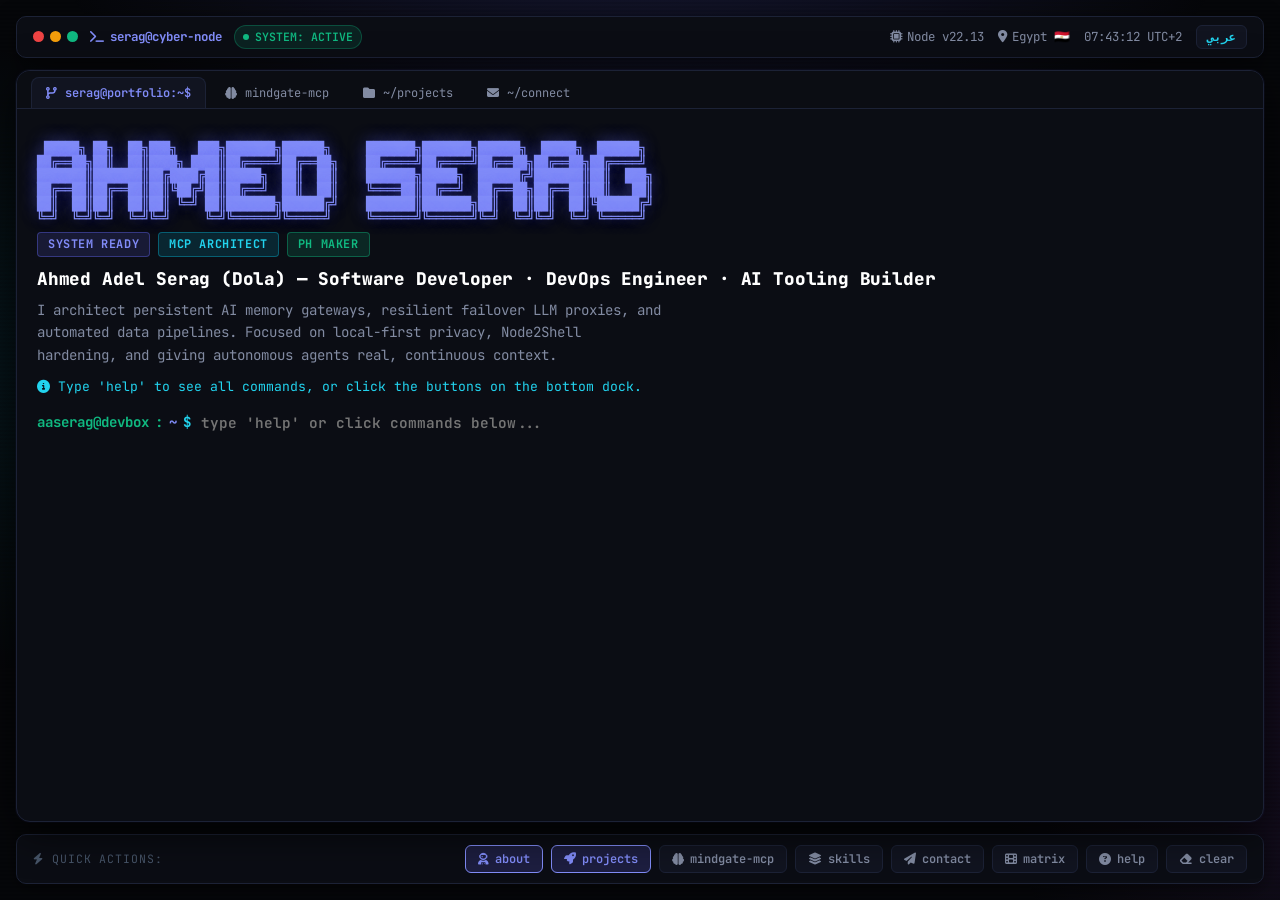
==== commit 2c0ec072: "⚡ Transform into interactive Cyber CLI Terminal with Obsidian + Indigo theme, Matrix mode & full i18" ====
--- a/index.html
+++ b/index.html
@@ -2,1346 +2,1156 @@
 <html lang="en" dir="ltr">
 <head>
 <meta charset="UTF-8" />
-<meta name="viewport" content="width=device-width, initial-scale=1.0" />
-<title>Ahmed Adel Serag — Software Developer & AI Systems Builder</title>
-<meta name="description" content="Portfolio of Ahmed Adel Serag (Dola) — Software Developer, DevOps Engineer, and AI Tooling Builder from Egypt. Creator of MindGate MCP and SmartCore LLM Proxy." />
-<meta property="og:title" content="Ahmed Adel Serag — Software Developer & AI Systems Builder" />
-<meta property="og:description" content="Building persistent AI memory gateways, developer tools, and resilient cloud architectures. Creator of MindGate MCP & SmartCore LLM Proxy." />
+<meta name="viewport" content="width=device-width, initial-scale=1.0, maximum-scale=1.0, user-scalable=no" />
+<title>Ahmed Adel Serag (Dola) — Cyber Terminal Portfolio</title>
+<meta name="description" content="Interactive Cyber Terminal portfolio of Ahmed Adel Serag (@aaserag1) — Software Developer, DevOps Engineer, and AI Tooling Builder." />
+<meta property="og:title" content="Ahmed Adel Serag — Interactive CLI Portfolio" />
+<meta property="og:description" content="Interactive cyber terminal: Explore MindGate MCP, SmartCore Proxy, DevOps systems, and tech stack in real-time." />
 <meta property="og:type" content="website" />
 <meta property="og:url" content="https://aaserag1.github.io/" />
-<meta name="theme-color" content="#0b1020" />
-<link rel="icon" href="data:image/svg+xml,%3Csvg xmlns='http://www.w3.org/2000/svg' viewBox='0 0 32 32'%3E%3Crect width='32' height='32' rx='7' fill='%230b1020'/%3E%3Cpath d='M9 26V13l7-7 7 7v13' fill='none' stroke='%2322d3ee' stroke-width='2.2' stroke-linejoin='round'/%3E%3Ccircle cx='16' cy='18' r='2.4' fill='%238b5cf6'/%3E%3C/svg%3E" />
+<meta name="theme-color" content="#07080d" />
+
+<link rel="icon" href="data:image/svg+xml,%3Csvg xmlns='http://www.w3.org/2000/svg' viewBox='0 0 32 32'%3E%3Crect width='32' height='32' rx='6' fill='%2307080d'/%3E%3Cpath d='M8 10l6 6-6 6M16 22h8' stroke='%23818cf8' stroke-width='2.6' stroke-linecap='round' stroke-linejoin='round' fill='none'/%3E%3C/svg%3E" />
 <link rel="preconnect" href="https://fonts.googleapis.com" />
 <link rel="preconnect" href="https://fonts.gstatic.com" crossorigin />
-<link href="https://fonts.googleapis.com/css2?family=Inter:wght@400;500;600;700;800&family=Noto+Kufi+Arabic:wght@400;500;600;700;800&family=JetBrains+Mono:wght@400;500;600&display=swap" rel="stylesheet" />
+<link href="https://fonts.googleapis.com/css2?family=JetBrains+Mono:wght@400;500;600;700;800&family=Noto+Kufi+Arabic:wght@400;600;700;800&family=Inter:wght@400;500;600&display=swap" rel="stylesheet" />
 <link rel="stylesheet" href="https://cdnjs.cloudflare.com/ajax/libs/font-awesome/6.5.1/css/all.min.css" />
 
 <style>
 :root {
-  --bg: #0b1020;
-  --bg-soft: #10162e;
-  --panel: rgba(23, 30, 58, 0.55);
-  --panel-solid: #141b36;
-  --line: rgba(139, 163, 255, 0.14);
-  --line-strong: rgba(139, 163, 255, 0.28);
-  --text: #e8ecf8;
-  --muted: #9aa5c7;
-  --cyan: #22d3ee;
-  --violet: #8b5cf6;
-  --emerald: #34d399;
-  --amber: #fbbf24;
-  --ph-orange: #da552f;
-  --grad: linear-gradient(120deg, #22d3ee, #8b5cf6);
-  --grad-warm: linear-gradient(120deg, #f59e0b, #ef4444);
-  --radius: 18px;
-  --maxw: 1180px;
+  --bg-obsidian: #06070a;
+  --bg-shell: #0b0d14;
+  --bg-elevated: #111420;
+  --border-subtle: #1c2236;
+  --border-glow: #4f46e5;
+  --indigo-core: #6366f1;
+  --indigo-bright: #818cf8;
+  --purple-neon: #a855f7;
+  --cyan-neon: #06b6d4;
+  --cyan-bright: #22d3ee;
+  --emerald-live: #10b981;
+  --amber-warn: #f59e0b;
+  --rose-alert: #f43f5e;
+  --text-main: #e2e8f0;
+  --text-muted: #828ba2;
+  --text-dim: #475569;
+  --font-mono: 'JetBrains Mono', monospace;
+  --font-ar: 'Noto Kufi Arabic', system-ui, sans-serif;
+  --radius-window: 14px;
 }
 
 * { margin: 0; padding: 0; box-sizing: border-box; }
-html { scroll-behavior: smooth; }
-body {
-  background: var(--bg);
-  color: var(--text);
-  font-family: 'Inter', 'Noto Kufi Arabic', system-ui, -apple-system, sans-serif;
-  line-height: 1.6;
-  overflow-x: hidden;
-}
-
-[lang="ar"] body, html[dir="rtl"] body {
-  font-family: 'Noto Kufi Arabic', 'Inter', system-ui, sans-serif;
-}
-
-::selection { background: rgba(139, 92, 246, 0.4); }
-.mono { font-family: 'JetBrains Mono', ui-monospace, monospace; }
-.container { max-width: var(--maxw); margin-inline: auto; padding-inline: 24px; }
-
-/* Ambient Lighting & Grid */
-.ambient {
+html, body {
+  width: 100%;
+  height: 100%;
+  background: var(--bg-obsidian);
+  color: var(--text-main);
+  font-family: var(--font-mono);
+  overflow: hidden;
+  line-height: 1.5;
+}
+
+[lang="ar"] {
+  font-family: var(--font-ar), var(--font-mono);
+}
+
+::selection {
+  background: rgba(99, 102, 241, 0.4);
+  color: #fff;
+}
+
+/* Background Ambient Lighting */
+.cyber-bg {
   position: fixed;
   inset: 0;
-  z-index: -1;
+  z-index: 0;
   pointer-events: none;
   background:
-    radial-gradient(900px 500px at 85% -10%, rgba(139, 92, 246, 0.22), transparent 60%),
-    radial-gradient(800px 600px at -10% 20%, rgba(34, 211, 238, 0.14), transparent 55%),
-    radial-gradient(700px 700px at 50% 110%, rgba(52, 211, 153, 0.10), transparent 60%);
-}
-
-.grid-overlay {
+    radial-gradient(1000px 500px at 50% -10%, rgba(99, 102, 241, 0.18), transparent 60%),
+    radial-gradient(800px 600px at -10% 40%, rgba(6, 182, 212, 0.10), transparent 55%),
+    radial-gradient(700px 700px at 110% 80%, rgba(168, 85, 247, 0.12), transparent 60%);
+}
+
+.scanlines {
   position: fixed;
   inset: 0;
-  z-index: -1;
+  z-index: 1;
   pointer-events: none;
-  opacity: 0.5;
-  background-image:
-    linear-gradient(rgba(139, 163, 255, 0.05) 1px, transparent 1px),
-    linear-gradient(90deg, rgba(139, 163, 255, 0.05) 1px, transparent 1px);
-  background-size: 44px 44px;
-  mask-image: radial-gradient(ellipse 90% 70% at 50% 0%, black 40%, transparent 75%);
-  -webkit-mask-image: radial-gradient(ellipse 90% 70% at 50% 0%, black 40%, transparent 75%);
-}
-
-/* Navbar */
-nav {
-  position: sticky;
-  top: 0;
-  z-index: 50;
-  backdrop-filter: blur(14px);
-  -webkit-backdrop-filter: blur(14px);
-  background: rgba(11, 16, 32, 0.75);
-  border-bottom: 1px solid transparent;
-  transition: border-color .3s, box-shadow .3s;
-}
-nav.scrolled {
-  border-bottom-color: var(--line);
-  box-shadow: 0 8px 40px rgba(0,0,0,.35);
-}
-
-.nav-inner {
-  max-width: var(--maxw);
-  margin-inline: auto;
-  padding: 14px 24px;
-  display: flex;
-  align-items: center;
-  gap: 20px;
-}
-
-.logo {
-  display: flex;
-  align-items: center;
+  background: linear-gradient(rgba(18, 16, 38, 0) 50%, rgba(0, 0, 0, 0.25) 50%);
+  background-size: 100% 4px;
+  opacity: 0.35;
+}
+
+/* Matrix Canvas */
+#matrixCanvas {
+  position: fixed;
+  inset: 0;
+  z-index: 2;
+  pointer-events: none;
+  opacity: 0;
+  transition: opacity 0.5s ease;
+}
+#matrixCanvas.active {
+  opacity: 0.18;
+}
+
+/* Main Layout Shell */
+.app-container {
+  position: relative;
+  z-index: 10;
+  width: 100vw;
+  height: 100vh;
+  display: flex;
+  flex-direction: column;
+  padding: 16px;
   gap: 12px;
-  text-decoration: none;
-  color: var(--text);
-}
-
-.logo-mark {
-  width: 38px;
-  height: 38px;
+}
+
+@media (max-width: 768px) {
+  .app-container {
+    padding: 8px;
+    gap: 8px;
+  }
+}
+
+/* Top System Status Bar */
+.sys-bar {
   flex: none;
-}
-
-.logo-text {
+  background: var(--bg-shell);
+  border: 1px solid var(--border-subtle);
+  border-radius: 10px;
+  padding: 8px 16px;
+  display: flex;
+  align-items: center;
+  justify-content: space-between;
+  font-size: 0.78rem;
+  box-shadow: 0 4px 20px rgba(0,0,0,0.5);
+  flex-wrap: wrap;
+  gap: 8px;
+}
+
+.sys-left {
+  display: flex;
+  align-items: center;
+  gap: 12px;
+}
+
+.window-dots {
+  display: flex;
+  gap: 6px;
+}
+.dot {
+  width: 11px;
+  height: 11px;
+  border-radius: 50%;
+  display: inline-block;
+  cursor: pointer;
+  transition: transform .15s;
+}
+.dot:hover { transform: scale(1.15); }
+.dot-red { background: #ef4444; }
+.dot-yellow { background: #f59e0b; }
+.dot-green { background: #10b981; }
+
+.sys-host {
+  color: var(--indigo-bright);
+  font-weight: 700;
+  display: flex;
+  align-items: center;
+  gap: 6px;
+}
+
+.sys-status-pill {
+  display: inline-flex;
+  align-items: center;
+  gap: 6px;
+  padding: 2px 8px;
+  background: rgba(16, 185, 129, 0.12);
+  border: 1px solid rgba(16, 185, 129, 0.3);
+  border-radius: 999px;
+  color: var(--emerald-live);
+  font-size: 0.72rem;
+  font-weight: 600;
+}
+.sys-status-pill .live-blink {
+  width: 6px;
+  height: 6px;
+  border-radius: 50%;
+  background: var(--emerald-live);
+  animation: pulse-live 1.6s infinite;
+}
+@keyframes pulse-live { 0%,100% { opacity: 1; } 50% { opacity: 0.25; } }
+
+.sys-right {
+  display: flex;
+  align-items: center;
+  gap: 14px;
+  color: var(--text-muted);
+}
+
+.sys-meta-item {
+  display: flex;
+  align-items: center;
+  gap: 5px;
+}
+
+.lang-switch-btn {
+  background: var(--bg-elevated);
+  border: 1px solid var(--border-subtle);
+  color: var(--cyan-bright);
+  padding: 3px 10px;
+  border-radius: 6px;
+  font-size: 0.75rem;
+  font-weight: 700;
+  cursor: pointer;
+  font-family: inherit;
+  transition: all .2s;
+}
+.lang-switch-btn:hover {
+  border-color: var(--indigo-bright);
+  background: rgba(99, 102, 241, 0.15);
+  color: #fff;
+}
+
+/* Terminal Console Viewport */
+.terminal-window {
+  flex: 1;
+  background: var(--bg-shell);
+  border: 1px solid var(--border-subtle);
+  border-radius: var(--radius-window);
+  display: flex;
+  flex-direction: column;
+  box-shadow: 0 10px 40px rgba(0,0,0,0.7), 0 0 0 1px rgba(99,102,241,0.06);
+  overflow: hidden;
+  position: relative;
+}
+
+.terminal-tabs {
+  flex: none;
+  background: rgba(11, 13, 20, 0.95);
+  border-bottom: 1px solid var(--border-subtle);
+  padding: 6px 14px 0;
+  display: flex;
+  gap: 4px;
+  overflow-x: auto;
+}
+
+.term-tab {
+  display: flex;
+  align-items: center;
+  gap: 8px;
+  padding: 6px 14px;
+  font-size: 0.75rem;
+  color: var(--text-muted);
+  background: transparent;
+  border: 1px solid transparent;
+  border-bottom: none;
+  border-radius: 8px 8px 0 0;
+  cursor: pointer;
+  white-space: nowrap;
+}
+.term-tab.active {
+  background: var(--bg-elevated);
+  color: var(--indigo-bright);
+  border-color: var(--border-subtle);
+  font-weight: 600;
+}
+.term-tab:hover:not(.active) {
+  color: var(--text-main);
+}
+
+.terminal-body {
+  flex: 1;
+  padding: 20px;
+  overflow-y: auto;
+  overflow-x: hidden;
+  scroll-behavior: smooth;
+  font-size: 0.88rem;
+  line-height: 1.6;
+}
+
+@media (max-width: 768px) {
+  .terminal-body {
+    padding: 12px;
+    font-size: 0.8rem;
+  }
+}
+
+/* Terminal Elements & Typography */
+.terminal-output {
+  display: flex;
+  flex-direction: column;
+  gap: 12px;
+}
+
+.ascii-banner {
+  color: var(--indigo-bright);
+  font-size: 0.75rem;
+  line-height: 1.15;
+  white-space: pre;
+  user-select: none;
+  font-weight: 700;
+  margin-bottom: 6px;
+  text-shadow: 0 0 18px rgba(99, 102, 241, 0.4);
+}
+
+@media (max-width: 650px) {
+  .ascii-banner {
+    font-size: 0.52rem;
+  }
+}
+
+.cli-badge {
+  display: inline-flex;
+  align-items: center;
+  gap: 6px;
+  padding: 2px 10px;
+  border-radius: 4px;
+  font-size: 0.74rem;
+  font-weight: 700;
+  text-transform: uppercase;
+  letter-spacing: 0.05em;
+}
+.badge-indigo { background: rgba(99, 102, 241, 0.15); border: 1px solid rgba(99, 102, 241, 0.4); color: var(--indigo-bright); }
+.badge-cyan { background: rgba(6, 182, 212, 0.15); border: 1px solid rgba(6, 182, 212, 0.4); color: var(--cyan-bright); }
+.badge-emerald { background: rgba(16, 185, 129, 0.15); border: 1px solid rgba(16, 185, 129, 0.4); color: var(--emerald-live); }
+.badge-orange { background: rgba(245, 158, 11, 0.15); border: 1px solid rgba(245, 158, 11, 0.4); color: var(--amber-warn); }
+
+.cli-title {
+  color: #fff;
   font-weight: 800;
   font-size: 1.1rem;
-  letter-spacing: -0.02em;
-}
-
-.logo-text small {
-  display: block;
-  font-weight: 500;
-  font-size: 0.68rem;
-  color: var(--muted);
-  letter-spacing: 0.06em;
-}
-
-.nav-links {
-  display: flex;
-  gap: 22px;
-  margin-inline-start: auto;
-  align-items: center;
-}
-
-.nav-links a {
-  color: var(--muted);
+  margin: 6px 0;
+  letter-spacing: -0.01em;
+}
+
+.cli-desc {
+  color: var(--text-muted);
+  max-width: 78ch;
+  margin-bottom: 10px;
+}
+
+.cli-highlight {
+  color: var(--cyan-bright);
+  font-weight: 600;
+}
+
+/* Command Entry Line */
+.command-entry {
+  display: flex;
+  align-items: center;
+  gap: 10px;
+  margin-top: 8px;
+  flex: none;
+}
+
+.prompt-prefix {
+  color: var(--emerald-live);
+  font-weight: 700;
+  display: flex;
+  align-items: center;
+  gap: 6px;
+  white-space: nowrap;
+}
+.prompt-dir {
+  color: var(--indigo-bright);
+}
+.prompt-dollar {
+  color: var(--cyan-bright);
+}
+
+.cli-input-wrapper {
+  flex: 1;
+  position: relative;
+  display: flex;
+  align-items: center;
+}
+
+#cliInput {
+  width: 100%;
+  background: transparent;
+  border: none;
+  outline: none;
+  color: #fff;
+  font-family: inherit;
+  font-size: 0.9rem;
+  font-weight: 600;
+  caret-color: var(--cyan-bright);
+}
+
+/* Cards & Output UI Blocks */
+.cli-card {
+  background: var(--bg-elevated);
+  border: 1px solid var(--border-subtle);
+  border-left: 3px solid var(--indigo-bright);
+  border-radius: 8px;
+  padding: 16px;
+  margin: 8px 0;
+  transition: all .2s ease;
+}
+.cli-card:hover {
+  border-color: var(--indigo-core);
+  box-shadow: 0 4px 20px rgba(0,0,0,0.4), 0 0 15px rgba(99, 102, 241, 0.15);
+  transform: translateX(4px);
+}
+[dir="rtl"] .cli-card {
+  border-left: 1px solid var(--border-subtle);
+  border-right: 3px solid var(--indigo-bright);
+}
+[dir="rtl"] .cli-card:hover {
+  transform: translateX(-4px);
+}
+
+.card-headline {
+  display: flex;
+  align-items: center;
+  justify-content: space-between;
+  margin-bottom: 8px;
+  flex-wrap: wrap;
+  gap: 8px;
+}
+
+.card-title {
+  font-size: 1rem;
+  font-weight: 700;
+  color: #fff;
+}
+
+.card-tags {
+  display: flex;
+  gap: 6px;
+  flex-wrap: wrap;
+  margin: 10px 0;
+}
+
+.card-tag {
+  font-size: 0.72rem;
+  padding: 2px 8px;
+  background: rgba(255,255,255,0.05);
+  border: 1px solid rgba(255,255,255,0.1);
+  border-radius: 4px;
+  color: var(--text-muted);
+}
+
+.card-actions {
+  display: flex;
+  gap: 12px;
+  margin-top: 10px;
+  flex-wrap: wrap;
+}
+
+.cli-link {
+  display: inline-flex;
+  align-items: center;
+  gap: 6px;
+  font-size: 0.78rem;
+  font-weight: 700;
+  color: var(--cyan-bright);
   text-decoration: none;
-  font-size: 0.88rem;
-  font-weight: 500;
-  transition: color .2s;
-}
-
-.nav-links a:hover { color: var(--cyan); }
-
-.nav-actions {
-  display: flex;
+  background: rgba(6, 182, 212, 0.08);
+  border: 1px solid rgba(6, 182, 212, 0.25);
+  border-radius: 6px;
+  padding: 4px 12px;
+  transition: all .2s;
+}
+.cli-link:hover {
+  background: var(--cyan-bright);
+  color: #000;
+  box-shadow: 0 0 12px rgba(6, 182, 212, 0.4);
+}
+
+.cli-link.ph-link {
+  color: #ff7a50;
+  background: rgba(218, 85, 47, 0.12);
+  border-color: rgba(218, 85, 47, 0.35);
+}
+.cli-link.ph-link:hover {
+  background: #da552f;
+  color: #fff;
+  box-shadow: 0 0 12px rgba(218, 85, 47, 0.5);
+}
+
+/* Skills Matrix in Terminal */
+.skills-cli-table {
+  width: 100%;
+  margin: 12px 0;
+  border-collapse: collapse;
+}
+.skills-cli-table th, .skills-cli-table td {
+  padding: 8px 12px;
+  text-align: left;
+  border-bottom: 1px solid var(--border-subtle);
+  font-size: 0.82rem;
+}
+[dir="rtl"] .skills-cli-table th, [dir="rtl"] .skills-cli-table td {
+  text-align: right;
+}
+.skills-cli-table th {
+  color: var(--indigo-bright);
+  text-transform: uppercase;
+  font-size: 0.72rem;
+  letter-spacing: 0.08em;
+}
+
+.skill-bar-wrap {
+  width: 180px;
+  background: rgba(255,255,255,0.06);
+  border-radius: 4px;
+  height: 8px;
+  overflow: hidden;
+  display: inline-block;
+  vertical-align: middle;
+  margin-right: 8px;
+}
+[dir="rtl"] .skill-bar-wrap {
+  margin-right: 0;
+  margin-left: 8px;
+}
+
+.skill-bar-fill {
+  height: 100%;
+  background: linear-gradient(90deg, var(--indigo-core), var(--cyan-neon));
+  border-radius: 4px;
+}
+
+/* Bottom Quick Command Dock */
+.quick-dock {
+  flex: none;
+  background: var(--bg-shell);
+  border: 1px solid var(--border-subtle);
+  border-radius: 10px;
+  padding: 10px 16px;
+  display: flex;
+  align-items: center;
+  justify-content: space-between;
   gap: 10px;
-  align-items: center;
-}
-
-.btn {
+  box-shadow: 0 4px 20px rgba(0,0,0,0.5);
+  overflow-x: auto;
+}
+
+.dock-label {
+  font-size: 0.72rem;
+  color: var(--text-dim);
+  text-transform: uppercase;
+  letter-spacing: 0.08em;
+  white-space: nowrap;
+}
+
+.dock-chips {
+  display: flex;
+  gap: 8px;
+  flex-wrap: nowrap;
+}
+
+.dock-chip {
+  background: var(--bg-elevated);
+  border: 1px solid var(--border-subtle);
+  color: var(--text-muted);
+  border-radius: 6px;
+  padding: 5px 12px;
+  font-size: 0.75rem;
+  font-weight: 600;
+  cursor: pointer;
   display: inline-flex;
   align-items: center;
-  gap: 8px;
-  border: none;
-  cursor: pointer;
-  border-radius: 12px;
-  padding: 10px 18px;
-  font-size: 0.86rem;
-  font-weight: 700;
-  text-decoration: none;
-  transition: transform .15s, box-shadow .2s, background .2s, border-color .2s;
+  gap: 6px;
+  transition: all .2s;
+  white-space: nowrap;
   font-family: inherit;
-  white-space: nowrap;
-}
-
-.btn:active { transform: translateY(1px) scale(.98); }
-
-.btn-primary {
-  background: var(--grad);
-  color: #0b1020;
-  box-shadow: 0 6px 30px rgba(94, 199, 255, 0.28);
-}
-.btn-primary:hover {
-  box-shadow: 0 8px 36px rgba(139, 92, 246, 0.4);
-  transform: translateY(-1px);
-}
-
-.btn-ghost {
-  background: transparent;
-  color: var(--text);
-  border: 1px solid var(--line-strong);
-}
-.btn-ghost:hover {
-  border-color: var(--cyan);
-  color: var(--cyan);
-}
-
-.lang-toggle {
-  background: var(--panel-solid);
-  border: 1px solid var(--line-strong);
-  color: var(--text);
-  border-radius: 10px;
-  padding: 8px 14px;
-  cursor: pointer;
-  font-size: 0.82rem;
-  font-weight: 700;
-  font-family: 'Noto Kufi Arabic', Inter, sans-serif;
-  transition: border-color .2s, color .2s;
-}
-.lang-toggle:hover {
-  border-color: var(--violet);
-  color: var(--cyan);
-}
-
-/* Hero Section */
-.hero {
-  max-width: var(--maxw);
-  margin-inline: auto;
-  padding: 56px 24px 36px;
-  display: grid;
-  grid-template-columns: 1.15fr 0.95fr;
-  gap: 44px;
-  align-items: center;
-  position: relative;
-}
-
-.badge {
-  display: inline-flex;
-  align-items: center;
-  gap: 9px;
-  padding: 6px 14px;
-  border-radius: 999px;
-  border: 1px solid var(--line-strong);
-  background: rgba(34, 211, 238, 0.06);
-  font-size: 0.76rem;
-  color: #a5f3fc;
-  font-weight: 600;
-  margin-bottom: 20px;
-}
-
-.badge .dot {
-  width: 8px;
-  height: 8px;
-  border-radius: 50%;
-  background: var(--emerald);
-  box-shadow: 0 0 10px var(--emerald);
-  animation: pulse 1.6s infinite;
-}
-@keyframes pulse { 0%,100% { opacity: 1 } 50% { opacity: 0.35 } }
-
-h1 {
-  font-size: clamp(2rem, 3.4vw, 2.9rem);
-  line-height: 1.18;
-  letter-spacing: -0.03em;
-  font-weight: 800;
-}
-
-.grad-text {
-  background: var(--grad);
-  -webkit-background-clip: text;
-  background-clip: text;
-  color: transparent;
-}
-
-.hero-subtitle {
-  font-size: clamp(1.05rem, 1.8vw, 1.25rem);
-  font-weight: 600;
-  color: #c4cce8;
-  margin-top: 10px;
-  letter-spacing: -0.01em;
-}
-
-.hero p.lead {
-  margin-top: 16px;
-  font-size: 0.98rem;
-  color: var(--muted);
-  max-width: 48ch;
-  line-height: 1.7;
-}
-
-[dir="rtl"] .hero p.lead {
-  max-width: none;
-}
-
-.hero-cta {
-  display: flex;
-  gap: 12px;
-  margin-top: 26px;
-  flex-wrap: wrap;
-  align-items: center;
-}
-
-.hero-socials {
-  display: flex;
-  gap: 10px;
-  margin-top: 22px;
-  flex-wrap: wrap;
-}
-
-.social-pill {
-  display: inline-flex;
-  align-items: center;
-  gap: 6px;
-  background: rgba(23, 30, 58, 0.4);
-  border: 1px solid var(--line);
-  border-radius: 999px;
-  padding: 6px 14px;
-  font-size: 0.78rem;
-  color: var(--muted);
-  text-decoration: none;
-  transition: all .2s;
-}
-
-.social-pill:hover {
-  color: var(--text);
-  border-color: var(--line-strong);
-  background: rgba(34, 211, 238, 0.08);
+}
+.dock-chip:hover {
+  background: rgba(99, 102, 241, 0.15);
+  border-color: var(--indigo-bright);
+  color: #fff;
   transform: translateY(-2px);
 }
-
-/* Terminal Card */
-.terminal {
-  background: #05070f;
-  border: 1px solid var(--line-strong);
-  border-radius: var(--radius);
-  box-shadow: 0 25px 70px rgba(0,0,0,.6), 0 0 0 1px rgba(34,211,238,.05) inset, 0 0 70px rgba(139,92,246,.12);
-  overflow: hidden;
-  transform: perspective(1200px) rotateY(-4deg) rotateX(2deg);
-  transition: transform .3s ease;
-}
-
-[dir="rtl"] .terminal {
-  transform: perspective(1200px) rotateY(4deg) rotateX(2deg);
-}
-
-.terminal:hover {
-  transform: perspective(1200px) rotateY(0deg) rotateX(0deg);
-}
-
-.term-bar {
-  display: flex;
-  align-items: center;
-  gap: 8px;
-  padding: 12px 16px;
-  background: rgba(255,255,255,.03);
-  border-bottom: 1px solid var(--line);
-}
-
-.tdot { width: 11px; height: 11px; border-radius: 50%; }
-.tdot.r { background: #ff5f57 }
-.tdot.y { background: #febc2e }
-.tdot.g { background: #28c840 }
-
-.term-title {
-  margin-inline-start: auto;
-  font-family: 'JetBrains Mono', monospace;
-  font-size: 0.72rem;
-  color: var(--muted);
-}
-
-.term-body {
-  padding: 18px 20px 22px;
-  font-family: 'JetBrains Mono', monospace;
-  font-size: 0.77rem;
-  min-height: 280px;
-}
-
-.tline {
-  white-space: pre-wrap;
-  word-break: break-word;
-  margin-bottom: 8px;
-  line-height: 1.55;
-}
-.t-agent { color: #93c5fd; }
-.t-tool { color: #c4b5fd; }
-.t-ok { color: var(--emerald); }
-.t-dim { color: #5b6687; }
-.t-str { color: #a7f3d0; }
-.t-warn { color: var(--amber); }
-
-/* Quick Stats Bar */
-.stats {
-  max-width: var(--maxw);
-  margin: 10px auto 0;
-  padding: 18px 24px;
-  display: grid;
-  grid-template-columns: repeat(4, 1fr);
-  gap: 12px;
-}
-
-.stat {
-  text-align: center;
-  padding: 16px 12px;
-  border: 1px solid var(--line);
-  border-radius: 14px;
-  background: rgba(23, 30, 58, 0.35);
-  backdrop-filter: blur(6px);
-  transition: transform .2s, border-color .2s;
-}
-
-.stat:hover {
-  transform: translateY(-2px);
-  border-color: var(--line-strong);
-}
-
-.stat b {
-  display: block;
-  font-size: 1.55rem;
-  letter-spacing: -0.02em;
-  background: var(--grad);
-  -webkit-background-clip: text;
-  background-clip: text;
-  color: transparent;
-  font-weight: 800;
-}
-
-.stat span {
-  display: block;
-  font-size: 0.76rem;
-  color: var(--muted);
-  margin-top: 4px;
-}
-
-/* Sections */
-.block {
-  max-width: var(--maxw);
-  margin: 64px auto 0;
-  padding: 0 24px;
-}
-
-.kicker {
-  text-transform: uppercase;
-  font-size: 0.75rem;
-  letter-spacing: 0.12em;
-  color: var(--cyan);
-  font-weight: 700;
-  margin-bottom: 8px;
-  font-family: 'JetBrains Mono', monospace;
-}
-
-h2 {
-  font-size: clamp(1.6rem, 3vw, 2.2rem);
-  line-height: 1.2;
-  letter-spacing: -0.025em;
-  font-weight: 800;
-}
-
-.sublead {
-  color: var(--muted);
-  margin-top: 10px;
-  font-size: 0.95rem;
-  max-width: 58ch;
-}
-
-/* Project Cards */
-.projects-grid {
-  display: grid;
-  grid-template-columns: repeat(3, 1fr);
-  gap: 20px;
-  margin-top: 32px;
-}
-
-.project-card {
-  border: 1px solid var(--line);
-  border-radius: var(--radius);
-  padding: 24px;
-  background: var(--panel);
-  backdrop-filter: blur(8px);
-  transition: transform .25s, border-color .25s, box-shadow .25s;
-  display: flex;
-  flex-direction: column;
-  position: relative;
-  overflow: hidden;
-}
-
-.project-card::after {
-  content: "";
-  position: absolute;
-  top: 0;
-  inset-inline-start: 0;
-  width: 3px;
-  height: 100%;
-  background: var(--grad);
-  opacity: .8;
-}
-
-.project-card:hover {
-  transform: translateY(-4px);
-  border-color: var(--line-strong);
-  box-shadow: 0 20px 50px rgba(0,0,0,.45);
-}
-
-.card-top {
-  display: flex;
-  align-items: center;
-  justify-content: space-between;
-  gap: 12px;
-}
-
-.icon-badge {
-  width: 44px;
-  height: 44px;
-  border-radius: 12px;
-  display: grid;
-  place-items: center;
-  background: rgba(34, 211, 238, 0.08);
-  border: 1px solid rgba(34, 211, 238, 0.25);
-  font-size: 1.25rem;
-}
-
-.card-tag {
-  display: inline-flex;
-  align-items: center;
-  gap: 5px;
-  padding: 4px 10px;
-  border-radius: 6px;
-  font-size: 0.72rem;
-  font-weight: 700;
-}
-
-.card-tag.ph {
-  background: rgba(218, 85, 47, 0.15);
-  border: 1px solid rgba(218, 85, 47, 0.35);
-  color: #ff7a50;
-}
-
-.card-tag.proxy {
-  background: rgba(139, 92, 246, 0.15);
-  border: 1px solid rgba(139, 92, 246, 0.35);
-  color: #c4b5fd;
-}
-
-.card-tag.tool {
-  background: rgba(52, 211, 153, 0.15);
-  border: 1px solid rgba(52, 211, 153, 0.35);
-  color: #6ee7b7;
-}
-
-.project-card h3 {
-  font-size: 1.15rem;
-  margin: 16px 0 8px;
-  letter-spacing: -0.01em;
-  font-weight: 700;
-}
-
-.project-card p {
-  font-size: 0.88rem;
-  color: var(--muted);
-  line-height: 1.6;
-  flex: 1;
-}
-
-.tech-chips {
-  display: flex;
-  flex-wrap: wrap;
-  gap: 6px;
-  margin: 18px 0;
-}
-
-.tech-chip {
-  font-family: 'JetBrains Mono', monospace;
-  font-size: 0.72rem;
-  background: rgba(139, 163, 255, 0.08);
-  border: 1px solid var(--line);
-  border-radius: 6px;
-  padding: 3px 8px;
-  color: #c4cce8;
-}
-
-.project-links {
-  display: flex;
-  gap: 10px;
-  margin-top: auto;
-  padding-top: 14px;
-  border-top: 1px solid var(--line);
-  align-items: center;
-}
-
-.project-links a {
-  display: inline-flex;
-  align-items: center;
-  gap: 6px;
-  font-size: 0.8rem;
-  font-weight: 600;
-  text-decoration: none;
-  color: var(--muted);
-  transition: color .2s;
-}
-
-.project-links a:hover {
-  color: var(--cyan);
-}
-
-.project-links a.primary-link {
-  color: var(--cyan);
-}
-
-/* Core Expertise / Features */
-.features {
-  display: grid;
-  grid-template-columns: repeat(3, 1fr);
-  gap: 18px;
-  margin-top: 32px;
-}
-
-.feature {
-  border: 1px solid var(--line);
-  border-radius: var(--radius);
-  padding: 24px;
-  background: linear-gradient(160deg, rgba(23,30,58,.6), rgba(15,20,42,.35));
-  position: relative;
-  overflow: hidden;
-  transition: transform .2s, border-color .2s;
-}
-
-.feature:hover {
-  transform: translateY(-3px);
-  border-color: var(--line-strong);
-}
-
-.feature-icon {
-  font-size: 1.5rem;
-  margin-bottom: 12px;
-}
-
-.feature h3 {
-  font-size: 1rem;
-  margin-bottom: 8px;
-  font-weight: 700;
-}
-
-.feature p {
-  font-size: 0.86rem;
-  color: var(--muted);
-  line-height: 1.6;
-}
-
-.feature small {
-  display: inline-block;
-  margin-top: 12px;
-  font-size: 0.72rem;
-  color: var(--violet);
-  font-weight: 700;
-  letter-spacing: .04em;
-  font-family: 'JetBrains Mono', monospace;
-}
-
-/* Skills Matrix */
-.skills-grid {
-  display: grid;
-  grid-template-columns: repeat(4, 1fr);
-  gap: 16px;
-  margin-top: 32px;
-}
-
-.skill-col {
-  border: 1px solid var(--line);
-  border-radius: var(--radius);
-  padding: 20px;
-  background: var(--panel);
-}
-
-.skill-col h4 {
-  font-size: 0.92rem;
-  font-weight: 700;
-  margin-bottom: 14px;
-  display: flex;
-  align-items: center;
-  gap: 8px;
-  color: var(--text);
-}
-
-.skill-items {
-  list-style: none;
-  display: flex;
-  flex-direction: column;
-  gap: 8px;
-}
-
-.skill-items li {
-  display: flex;
-  align-items: center;
-  gap: 8px;
-  font-size: 0.84rem;
-  color: var(--muted);
-}
-
-.skill-items li i {
-  color: var(--cyan);
-  font-size: 0.9rem;
-  width: 16px;
-  text-align: center;
-}
-
-/* Connect / Call To Action */
-.connect-card {
-  margin-top: 40px;
-  border: 1px solid var(--line-strong);
-  border-radius: var(--radius);
-  background: linear-gradient(145deg, rgba(23,30,58,.8), rgba(11,16,32,.9));
-  padding: 44px 32px;
-  text-align: center;
-  box-shadow: 0 20px 60px rgba(0,0,0,.5);
-}
-
-.connect-links {
-  display: flex;
-  justify-content: center;
-  gap: 12px;
-  margin-top: 26px;
-  flex-wrap: wrap;
-}
-
-/* Footer */
-footer {
-  border-top: 1px solid var(--line);
-  padding: 32px 24px;
-  margin-top: 80px;
-}
-
-.foot-inner {
-  max-width: var(--maxw);
-  margin-inline: auto;
-  display: flex;
-  justify-content: space-between;
-  gap: 20px;
-  flex-wrap: wrap;
-  align-items: center;
-  font-size: 0.82rem;
-  color: var(--muted);
-}
-
-.foot-inner a {
-  color: #c4cce8;
-  text-decoration: none;
-  transition: color .2s;
-}
-
-.foot-inner a:hover {
-  color: var(--cyan);
-}
-
-.foot-links {
-  display: flex;
-  gap: 18px;
-  flex-wrap: wrap;
-}
-
-/* Responsive */
-@media (max-width: 1024px) {
-  .hero {
-    grid-template-columns: 1fr;
-    padding-top: 40px;
-    gap: 36px;
-  }
-  .terminal {
-    transform: none;
-  }
-  [dir="rtl"] .terminal {
-    transform: none;
-  }
-  .projects-grid {
-    grid-template-columns: 1fr;
-  }
-  .features {
-    grid-template-columns: repeat(2, 1fr);
-  }
-  .skills-grid {
-    grid-template-columns: repeat(2, 1fr);
-  }
-  .stats {
-    grid-template-columns: repeat(2, 1fr);
-  }
-  .nav-links {
-    display: none;
-  }
-}
-
-@media (max-width: 560px) {
-  .features {
-    grid-template-columns: 1fr;
-  }
-  .skills-grid {
-    grid-template-columns: 1fr;
-  }
-  .stats {
-    grid-template-columns: 1fr;
-  }
-  .hero-cta {
-    flex-direction: column;
-    align-items: stretch;
-  }
-  .btn {
-    justify-content: center;
-  }
-}
+.dock-chip.primary-chip {
+  background: rgba(99, 102, 241, 0.2);
+  border-color: var(--indigo-bright);
+  color: var(--indigo-bright);
+}
+.dock-chip.primary-chip:hover {
+  background: var(--indigo-core);
+  color: #fff;
+}
+
+/* Custom Scrollbar */
+::-webkit-scrollbar { width: 6px; height: 6px; }
+::-webkit-scrollbar-track { background: var(--bg-shell); }
+::-webkit-scrollbar-thumb { background: var(--border-subtle); border-radius: 3px; }
+::-webkit-scrollbar-thumb:hover { background: var(--indigo-bright); }
 </style>
 </head>
 <body>
 
-<div class="ambient"></div>
-<div class="grid-overlay"></div>
-
-<!-- Navigation -->
-<nav id="nav">
-  <div class="nav-inner">
-    <a class="logo" href="#top" aria-label="Ahmed Adel Serag">
-      <svg class="logo-mark" viewBox="0 0 40 40" fill="none" aria-hidden="true">
-        <rect width="40" height="40" rx="9" fill="#10162e" stroke="#22d3ee" stroke-opacity="0.5"/>
-        <path d="M11 32V16l9-9 9 9v16" stroke="#22d3ee" stroke-width="2.4" stroke-linejoin="round" stroke-linecap="round"/>
-        <circle cx="20" cy="23" r="2.6" fill="#8b5cf6"/>
-        <path d="M20 19v-4M14 32h12" stroke="#8b5cf6" stroke-width="1.6" stroke-linecap="round" stroke-opacity="0.8"/>
-      </svg>
-      <span class="logo-text">Ahmed Adel Serag<small>Software &amp; AI Systems · Dola</small></span>
-    </a>
-
-    <div class="nav-links">
-      <a href="#about" data-i18n="nav_about">About</a>
-      <a href="#projects" data-i18n="nav_projects">Projects</a>
-      <a href="#expertise" data-i18n="nav_expertise">Expertise</a>
-      <a href="#skills" data-i18n="nav_skills">Skills</a>
-      <a href="#connect" data-i18n="nav_connect">Connect</a>
-    </div>
-
-    <div class="nav-actions">
-      <button class="lang-toggle" id="langToggle" aria-label="Toggle language">عربي</button>
-      <a class="btn btn-ghost" href="https://github.com/aaserag1" target="_blank" rel="noopener">
-        <i class="fab fa-github"></i>
-        <span>GitHub</span>
-      </a>
-    </div>
-  </div>
-</nav>
-
-<!-- Hero Section -->
-<header class="hero" id="top">
-  <div>
-    <span class="badge">
-      <span class="dot"></span>
-      <span data-i18n="hero_badge">Available for engineering &amp; AI systems</span>
-    </span>
-
-    <h1>
-      <span data-i18n="hero_hi">Hi, I'm</span> <span class="grad-text">Ahmed Adel Serag</span>
-    </h1>
-
-    <div class="hero-subtitle" data-i18n="hero_tagline">
-      Software Developer · DevOps Engineer · AI Tooling Builder
-    </div>
-
-    <p class="lead" data-i18n="hero_lead">
-      I engineer persistent AI memory gateways, resilient LLM proxies, and automated data pipelines. Focused on local-first architectures, Node2Shell hardening, and giving autonomous agents real context.
-    </p>
-
-    <div class="hero-cta">
-      <a class="btn btn-primary" href="#projects" data-i18n="btn_projects">
-        <i class="fas fa-rocket"></i>
-        <span>Explore Projects</span>
-      </a>
-      <a class="btn btn-ghost" href="https://www.linkedin.com/in/aaserag/" target="_blank" rel="noopener">
-        <i class="fab fa-linkedin"></i>
-        <span>LinkedIn</span>
-      </a>
-      <a class="btn btn-ghost" href="https://www.producthunt.com/posts/mindgate-mcp" target="_blank" rel="noopener" style="color: #ff7a50; border-color: rgba(218,85,47,0.4);">
-        <i class="fab fa-product-hunt"></i>
-        <span>Product Hunt</span>
-      </a>
-    </div>
-
-    <div class="hero-socials">
-      <a class="social-pill" href="https://github.com/aaserag1" target="_blank" rel="noopener">
-        <i class="fab fa-github"></i> @aaserag1
-      </a>
-      <a class="social-pill" href="https://x.com/ahmedadel790146" target="_blank" rel="noopener">
-        <i class="fab fa-x-twitter"></i> @ahmedadel790146
-      </a>
-      <a class="social-pill" href="https://www.facebook.com/aaserag0" target="_blank" rel="noopener">
-        <i class="fab fa-facebook"></i> aaserag0
-      </a>
-      <span class="social-pill" style="cursor: default;">
-        <i class="fas fa-map-marker-alt"></i> Egypt 🇪🇬
-      </span>
-    </div>
-  </div>
-
-  <!-- Terminal Live Visualizer -->
-  <div class="terminal" aria-hidden="true">
-    <div class="term-bar">
-      <span class="tdot r"></span><span class="tdot y"></span><span class="tdot g"></span>
-      <span class="term-title">aaserag@devbox:~ (agent-session)</span>
-    </div>
-    <div class="term-body" id="termBody"></div>
-  </div>
-</header>
-
-<!-- Quick Stats Strip -->
-<div class="stats">
-  <div class="stat">
-    <b>3+</b>
-    <span data-i18n="stat_repos">Open-Source Repos</span>
-  </div>
-  <div class="stat">
-    <b>100%</b>
-    <span data-i18n="stat_local">Local &amp; Privacy First</span>
-  </div>
-  <div class="stat">
-    <b>MCP</b>
-    <span data-i18n="stat_mcp">Model Context Protocol</span>
-  </div>
-  <div class="stat">
-    <b>0</b>
-    <span data-i18n="stat_zero">Cloud Lock-in</span>
-  </div>
-</div>
-
-<!-- Featured Projects -->
-<section class="block" id="projects">
-  <p class="kicker" data-i18n="proj_kicker">Shipped Work</p>
-  <h2 data-i18n="proj_title">Featured Projects</h2>
-  <p class="sublead" data-i18n="proj_sub">Production-ready developer tools, proxy gateways, and memory architectures.</p>
-
-  <div class="projects-grid">
-    <!-- MindGate MCP -->
-    <div class="project-card">
-      <div class="card-top">
-        <div class="icon-badge">🧠</div>
-        <span class="card-tag ph">
-          <i class="fab fa-product-hunt"></i> Featured on PH
-        </span>
+<div class="cyber-bg"></div>
+<div class="scanlines"></div>
+<canvas id="matrixCanvas"></canvas>
+
+<div class="app-container">
+  <!-- System Status Bar -->
+  <header class="sys-bar">
+    <div class="sys-left">
+      <div class="window-dots">
+        <span class="dot dot-red" onclick="runCommand('clear')" title="Clear console"></span>
+        <span class="dot dot-yellow" onclick="runCommand('help')" title="Show commands"></span>
+        <span class="dot dot-green" onclick="toggleMatrix()" title="Toggle Matrix mode"></span>
       </div>
-      <h3>MindGate MCP (بوابة العقل)</h3>
-      <p data-i18n="p1_desc">
-        Local-first, Node2Shell-hardened MCP memory &amp; context gateway for AI coding agents. Shared SQLite FTS5 memory across Antigravity, Cursor, Claude, OpenCode, and Codex. Zero cloud, zero leakage.
-      </p>
-      <div class="tech-chips">
-        <span class="tech-chip">TypeScript</span>
-        <span class="tech-chip">SQLite FTS5</span>
-        <span class="tech-chip">MCP SDK</span>
-        <span class="tech-chip">Security</span>
+      <div class="sys-host">
+        <i class="fas fa-terminal"></i>
+        <span>serag@cyber-node</span>
       </div>
-      <div class="project-links">
-        <a class="primary-link" href="https://aaserag1.github.io/mindgate-mcp/" target="_blank" rel="noopener">
-          <i class="fas fa-external-link-alt"></i> <span data-i18n="link_site">Live Site</span>
-        </a>
-        <a href="https://www.producthunt.com/posts/mindgate-mcp" target="_blank" rel="noopener">
-          <i class="fab fa-product-hunt"></i> Product Hunt
-        </a>
-        <a href="https://github.com/aaserag1/mindgate-mcp" target="_blank" rel="noopener">
-          <i class="fab fa-github"></i> GitHub
-        </a>
+      <div class="sys-status-pill">
+        <span class="live-blink"></span>
+        <span id="sysStateText">SYSTEM: ACTIVE</span>
       </div>
     </div>
 
-    <!-- SmartCore LLM Proxy -->
-    <div class="project-card">
-      <div class="card-top">
-        <div class="icon-badge">⚡</div>
-        <span class="card-tag proxy">
-          <i class="fas fa-shield-alt"></i> Failover Gateway
-        </span>
+    <div class="sys-right">
+      <span class="sys-meta-item"><i class="fas fa-microchip"></i> Node v22.13</span>
+      <span class="sys-meta-item"><i class="fas fa-map-marker-alt"></i> Egypt 🇪🇬</span>
+      <span class="sys-meta-item" id="clock">12:00:00 UTC</span>
+      <button class="lang-switch-btn" id="langBtn" onclick="toggleLang()">عربي</button>
+    </div>
+  </header>
+
+  <!-- Interactive Terminal Window -->
+  <main class="terminal-window" onclick="focusCli()">
+    <div class="terminal-tabs">
+      <div class="term-tab active" id="tabSerag"><i class="fas fa-code-branch"></i> serag@portfolio:~$</div>
+      <div class="term-tab" onclick="runCommand('mindgate')"><i class="fas fa-brain"></i> mindgate-mcp</div>
+      <div class="term-tab" onclick="runCommand('projects')"><i class="fas fa-folder"></i> ~/projects</div>
+      <div class="term-tab" onclick="runCommand('contact')"><i class="fas fa-envelope"></i> ~/connect</div>
+    </div>
+
+    <div class="terminal-body" id="termBody">
+      <div class="terminal-output" id="termOutput">
+        <!-- Banner & Welcome will be printed here -->
       </div>
-      <h3>SmartCore LLM Proxy</h3>
-      <p data-i18n="p2_desc">
-        OpenAI-compatible local LLM gateway with smart Gemini-to-DeepSeek automatic fallback, health checks, retries, Docker deployment, and cross-platform runners. Self-hosted AI reliability.
-      </p>
-      <div class="tech-chips">
-        <span class="tech-chip">Python</span>
-        <span class="tech-chip">Docker</span>
-        <span class="tech-chip">LiteLLM</span>
-        <span class="tech-chip">Failover Routing</span>
-      </div>
-      <div class="project-links">
-        <a class="primary-link" href="https://github.com/aaserag1/SmartCore-LLM-Proxy" target="_blank" rel="noopener">
-          <i class="fab fa-github"></i> <span data-i18n="link_repo">View Repository</span>
-        </a>
-        <a href="https://github.com/aaserag1/SmartCore-LLM-Proxy/stargazers" target="_blank" rel="noopener">
-          <i class="fas fa-star" style="color: var(--amber);"></i> Star
-        </a>
+
+      <div class="command-entry">
+        <div class="prompt-prefix">
+          <span>aaserag@devbox</span>:<span class="prompt-dir">~</span><span class="prompt-dollar">$</span>
+        </div>
+        <div class="cli-input-wrapper">
+          <input type="text" id="cliInput" autocomplete="off" spellcheck="false" placeholder="type 'help' or click commands below..." />
+        </div>
       </div>
     </div>
-
-    <!-- ReproKit -->
-    <div class="project-card">
-      <div class="card-top">
-        <div class="icon-badge">🔧</div>
-        <span class="card-tag tool">
-          <i class="fas fa-user-shield"></i> Privacy-First
-        </span>
-      </div>
-      <h3>ReproKit</h3>
-      <p data-i18n="p3_desc">
-        Privacy-first GitHub issue repro bundle generator from local repository metadata. Captures diagnostic context, commits, and logs without leaking credentials or proprietary code.
-      </p>
-      <div class="tech-chips">
-        <span class="tech-chip">JavaScript</span>
-        <span class="tech-chip">Git Metadata</span>
-        <span class="tech-chip">CLI Tooling</span>
-        <span class="tech-chip">Privacy Redaction</span>
-      </div>
-      <div class="project-links">
-        <a class="primary-link" href="https://github.com/aaserag1/reprokit" target="_blank" rel="noopener">
-          <i class="fab fa-github"></i> <span data-i18n="link_repo">View Repository</span>
-        </a>
-      </div>
+  </main>
+
+  <!-- Quick Command Dock (Clickable for anyone who doesn't want to type) -->
+  <footer class="quick-dock">
+    <span class="dock-label"><i class="fas fa-bolt"></i> Quick Actions:</span>
+    <div class="dock-chips">
+      <button class="dock-chip primary-chip" onclick="runCommand('about')"><i class="fas fa-user-astronaut"></i> about</button>
+      <button class="dock-chip primary-chip" onclick="runCommand('projects')"><i class="fas fa-rocket"></i> projects</button>
+      <button class="dock-chip" onclick="runCommand('mindgate')"><i class="fas fa-brain"></i> mindgate-mcp</button>
+      <button class="dock-chip" onclick="runCommand('skills')"><i class="fas fa-layer-group"></i> skills</button>
+      <button class="dock-chip" onclick="runCommand('contact')"><i class="fas fa-paper-plane"></i> contact</button>
+      <button class="dock-chip" onclick="runCommand('matrix')"><i class="fas fa-film"></i> matrix</button>
+      <button class="dock-chip" onclick="runCommand('help')"><i class="fas fa-question-circle"></i> help</button>
+      <button class="dock-chip" onclick="runCommand('clear')"><i class="fas fa-eraser"></i> clear</button>
     </div>
-  </div>
-</section>
-
-<!-- Core Expertise -->
-<section class="block" id="expertise">
-  <p class="kicker" data-i18n="exp_kicker">What I Build</p>
-  <h2 data-i18n="exp_title">Engineering Focus</h2>
-  <p class="sublead" data-i18n="exp_sub">High-reliability engineering for modern software teams and autonomous AI workflows.</p>
-
-  <div class="features">
-    <div class="feature">
-      <div class="feature-icon">🧠</div>
-      <h3 data-i18n="feat1_t">AI Memory &amp; MCP Gateways</h3>
-      <p data-i18n="feat1_d">Architecting persistent context engines using SQLite FTS5 BM25 search, cross-agent handoffs, and automatic AGENTS.md rule compilation.</p>
-      <small>MODEL CONTEXT PROTOCOL</small>
-    </div>
-
-    <div class="feature">
-      <div class="feature-icon">🔄</div>
-      <h3 data-i18n="feat2_t">Resilient LLM Routing</h3>
-      <p data-i18n="feat2_d">Designing self-healing proxy gateways with zero-downtime provider failover (Gemini, DeepSeek, OpenAI) and local token optimization.</p>
-      <small>HIGH AVAILABILITY</small>
-    </div>
-
-    <div class="feature">
-      <div class="feature-icon">🛡️</div>
-      <h3 data-i18n="feat3_t">Node2Shell &amp; Secret Redaction</h3>
-      <p data-i18n="feat3_d">Implementing strict security boundaries, Brotli decompression locking, and on-write API key scrubbing before anything touches disk.</p>
-      <small>SECURITY-FIRST</small>
-    </div>
-
-    <div class="feature">
-      <div class="feature-icon">🐳</div>
-      <h3 data-i18n="feat4_t">DevOps &amp; Containerization</h3>
-      <p data-i18n="feat4_d">Docker containerization, automated GitHub Actions CI/CD workflows, and streamlined local runtime orchestrations.</p>
-      <small>DOCKER · CI/CD</small>
-    </div>
-
-    <div class="feature">
-      <div class="feature-icon">📊</div>
-      <h3 data-i18n="feat5_t">Data Operations &amp; Analysis</h3>
-      <p data-i18n="feat5_d">Line-by-line contract reconciliation, agricultural investment data models, and operational audit workflows with 0% discrepancy tolerance.</p>
-      <small>DATA RIGOR</small>
-    </div>
-
-    <div class="feature">
-      <div class="feature-icon">📱</div>
-      <h3 data-i18n="feat6_t">Full-Stack &amp; Mobile</h3>
-      <p data-i18n="feat6_d">Building cross-platform user interfaces with Flutter / Dart, responsive Web SPAs, and robust Node/TypeScript backend microservices.</p>
-      <small>FLUTTER · NODE · DART</small>
-    </div>
-  </div>
-</section>
-
-<!-- Skills Matrix -->
-<section class="block" id="skills">
-  <p class="kicker" data-i18n="skills_kicker">Technical Toolbox</p>
-  <h2 data-i18n="skills_title">Technologies &amp; Tools</h2>
-  <p class="sublead" data-i18n="skills_sub">A battle-tested stack spanning systems, agents, and cloud automation.</p>
-
-  <div class="skills-grid">
-    <div class="skill-col">
-      <h4><i class="fas fa-code"></i> <span data-i18n="col_lang">Languages</span></h4>
-      <ul class="skill-items">
-        <li><i class="fab fa-python"></i> Python (Async, FastAPI, LLM)</li>
-        <li><i class="fab fa-js"></i> TypeScript / JavaScript</li>
-        <li><i class="fas fa-terminal"></i> Dart (Flutter SDK)</li>
-        <li><i class="fas fa-database"></i> SQL (SQLite, FTS5)</li>
-      </ul>
-    </div>
-
-    <div class="skill-col">
-      <h4><i class="fas fa-robot"></i> <span data-i18n="col_ai">AI &amp; MCP</span></h4>
-      <ul class="skill-items">
-        <li><i class="fas fa-brain"></i> Model Context Protocol (MCP)</li>
-        <li><i class="fas fa-network-wired"></i> LiteLLM / Proxy Gateways</li>
-        <li><i class="fas fa-microchip"></i> Gemini &amp; DeepSeek APIs</li>
-        <li><i class="fas fa-memory"></i> FTS5 BM25 Semantic Recall</li>
-      </ul>
-    </div>
-
-    <div class="skill-col">
-      <h4><i class="fas fa-cloud"></i> <span data-i18n="col_ops">DevOps &amp; Infra</span></h4>
-      <ul class="skill-items">
-        <li><i class="fab fa-docker"></i> Docker &amp; Compose</li>
-        <li><i class="fab fa-github"></i> GitHub Actions &amp; Workflows</li>
-        <li><i class="fab fa-linux"></i> Linux &amp; Shell Scripting</li>
-        <li><i class="fas fa-shield-alt"></i> Node2Shell Hardening</li>
-      </ul>
-    </div>
-
-    <div class="skill-col">
-      <h4><i class="fas fa-chart-line"></i> <span data-i18n="col_biz">Data &amp; Products</span></h4>
-      <ul class="skill-items">
-        <li><i class="fas fa-file-excel"></i> Advanced Financial Auditing</li>
-        <li><i class="fas fa-cubes"></i> Contract Reconciliation</li>
-        <li><i class="fab fa-product-hunt"></i> Product Hunt Maker</li>
-        <li><i class="fas fa-lock"></i> Zero-Knowledge Redaction</li>
-      </ul>
-    </div>
-  </div>
-</section>
-
-<!-- Connect Card -->
-<section class="block" id="connect">
-  <div class="connect-card">
-    <p class="kicker" data-i18n="con_kicker">Let's Build Together</p>
-    <h2 data-i18n="con_title">Have an interesting project or challenge?</h2>
-    <p class="sublead" style="margin-inline: auto;" data-i18n="con_sub">
-      Whether you're building autonomous AI systems, designing resilient infrastructure, or seeking technical collaboration — let's connect.
-    </p>
-
-    <div class="connect-links">
-      <a class="btn btn-primary" href="https://www.linkedin.com/in/aaserag/" target="_blank" rel="noopener">
-        <i class="fab fa-linkedin"></i>
-        <span>Connect on LinkedIn</span>
-      </a>
-      <a class="btn btn-ghost" href="https://x.com/ahmedadel790146" target="_blank" rel="noopener">
-        <i class="fab fa-x-twitter"></i>
-        <span>Follow on X</span>
-      </a>
-      <a class="btn btn-ghost" href="https://www.facebook.com/aaserag0" target="_blank" rel="noopener">
-        <i class="fab fa-facebook"></i>
-        <span>Facebook</span>
-      </a>
-      <a class="btn btn-ghost" href="https://www.producthunt.com/posts/mindgate-mcp" target="_blank" rel="noopener" style="color: #ff7a50; border-color: rgba(218,85,47,0.4);">
-        <i class="fab fa-product-hunt"></i>
-        <span>Product Hunt</span>
-      </a>
-      <a class="btn btn-ghost" href="https://github.com/aaserag1" target="_blank" rel="noopener">
-        <i class="fab fa-github"></i>
-        <span>GitHub Profile</span>
-      </a>
-    </div>
-  </div>
-</section>
-
-<!-- Footer -->
-<footer>
-  <div class="foot-inner">
-    <div>
-      Designed &amp; Built by <a href="https://github.com/aaserag1">Ahmed Adel Serag (Dola)</a> · &copy; <span id="year">2026</span>
-    </div>
-    <div class="foot-links">
-      <a href="https://aaserag1.github.io/mindgate-mcp/" target="_blank" rel="noopener">MindGate MCP</a>
-      <a href="https://github.com/aaserag1/SmartCore-LLM-Proxy" target="_blank" rel="noopener">SmartCore Proxy</a>
-      <a href="https://github.com/aaserag1/reprokit" target="_blank" rel="noopener">ReproKit</a>
-      <a href="https://github.com/aaserag1/aaserag1.github.io" target="_blank" rel="noopener">Source Code</a>
-    </div>
-  </div>
-</footer>
-
-<!-- Interactive Scripts & i18n -->
+  </footer>
+</div>
+
 <script>
-// Arabic & English Translations
+// State & Variables
+let currentLang = 'en';
+let commandHistory = [];
+let historyIndex = -1;
+let matrixActive = false;
+
+// ASCII ART BANNER
+const ASCII_ART = `
+ █████╗ ██╗  ██╗███╗   ███╗███████╗██████╗     ███████╗███████╗██████╗  █████╗  ██████╗ 
+██╔══██╗██║  ██║████╗ ████║██╔════╝██╔══██╗    ██╔════╝██╔════╝██╔══██╗██╔══██╗██╔════╝ 
+███████║███████║██╔████╔██║█████╗  ██║  ██║    ███████╗█████╗  ██████╔╝███████║██║  ███╗
+██╔══██║██╔══██║██║╚██╔╝██║██╔══╝  ██║  ██║    ╚════██║██╔══╝  ██╔══██╗██╔══██║██║   ██║
+██║  ██║██║  ██║██║ ╚═╝ ██║███████╗██████╔╝    ███████║███████╗██║  ██║██║  ██║╚██████╔╝
+╚═╝  ╚═╝╚═╝  ╚═╝╚═╝     ╚═╝╚══════╝╚═════╝     ╚══════╝╚══════╝╚═╝  ╚═╝╚═╝  ╚═╝ ╚═════╝ 
+`;
+
+// Localization Dictionaries
 const I18N = {
   en: {
-    nav_about: "About",
-    nav_projects: "Projects",
-    nav_expertise: "Expertise",
-    nav_skills: "Skills",
-    nav_connect: "Connect",
-    hero_badge: "Available for engineering & AI systems",
-    hero_hi: "Hi, I'm",
-    hero_tagline: "Software Developer · DevOps Engineer · AI Tooling Builder",
-    hero_lead: "I engineer persistent AI memory gateways, resilient LLM proxies, and automated data pipelines. Focused on local-first architectures, Node2Shell hardening, and giving autonomous agents real context.",
-    btn_projects: "Explore Projects",
-    stat_repos: "Open-Source Repos",
-    stat_local: "Local & Privacy First",
-    stat_mcp: "Model Context Protocol",
-    stat_zero: "Cloud Lock-in",
-    proj_kicker: "Shipped Work",
-    proj_title: "Featured Projects",
-    proj_sub: "Production-ready developer tools, proxy gateways, and memory architectures.",
-    p1_desc: "Local-first, Node2Shell-hardened MCP memory & context gateway for AI coding agents. Shared SQLite FTS5 memory across Antigravity, Cursor, Claude, OpenCode, and Codex. Zero cloud, zero leakage.",
-    p2_desc: "OpenAI-compatible local LLM gateway with smart Gemini-to-DeepSeek automatic fallback, health checks, retries, Docker deployment, and cross-platform runners. Self-hosted AI reliability.",
-    p3_desc: "Privacy-first GitHub issue repro bundle generator from local repository metadata. Captures diagnostic context, commits, and logs without leaking credentials or proprietary code.",
-    link_site: "Live Site",
-    link_repo: "View Repository",
-    exp_kicker: "What I Build",
-    exp_title: "Engineering Focus",
-    exp_sub: "High-reliability engineering for modern software teams and autonomous AI workflows.",
-    feat1_t: "AI Memory & MCP Gateways",
-    feat1_d: "Architecting persistent context engines using SQLite FTS5 BM25 search, cross-agent handoffs, and automatic AGENTS.md rule compilation.",
-    feat2_t: "Resilient LLM Routing",
-    feat2_d: "Designing self-healing proxy gateways with zero-downtime provider failover (Gemini, DeepSeek, OpenAI) and local token optimization.",
-    feat3_t: "Node2Shell & Secret Redaction",
-    feat3_d: "Implementing strict security boundaries, Brotli decompression locking, and on-write API key scrubbing before anything touches disk.",
-    feat4_t: "DevOps & Containerization",
-    feat4_d: "Docker containerization, automated GitHub Actions CI/CD workflows, and streamlined local runtime orchestrations.",
-    feat5_t: "Data Operations & Analysis",
-    feat5_d: "Line-by-line contract reconciliation, agricultural investment data models, and operational audit workflows with 0% discrepancy tolerance.",
-    feat6_t: "Full-Stack & Mobile",
-    feat6_d: "Building cross-platform user interfaces with Flutter / Dart, responsive Web SPAs, and robust Node/TypeScript backend microservices.",
-    skills_kicker: "Technical Toolbox",
-    skills_title: "Technologies & Tools",
-    skills_sub: "A battle-tested stack spanning systems, agents, and cloud automation.",
-    col_lang: "Languages",
-    col_ai: "AI & MCP",
-    col_ops: "DevOps & Infra",
-    col_biz: "Data & Systems",
-    con_kicker: "Let's Build Together",
-    con_title: "Have an interesting project or challenge?",
-    con_sub: "Whether you're building autonomous AI systems, designing resilient infrastructure, or seeking technical collaboration — let's connect."
+    welcome: "⚡ Welcome to Ahmed Adel Serag's Interactive Cyber Terminal.",
+    hint: "Type 'help' to see all commands, or click the buttons on the bottom dock.",
+    whoami: "Ahmed Adel Serag (Dola) — Software Developer · DevOps Engineer · AI Tooling Builder",
+    loc: "Egypt 🇪🇬 · Remote / Global",
+    bio: "I architect persistent AI memory gateways, resilient failover LLM proxies, and automated data pipelines. Focused on local-first privacy, Node2Shell hardening, and giving autonomous agents real, continuous context.",
+    cmd_not_found: "Command not found. Type 'help' for a list of valid commands.",
+    help_title: "AVAILABLE SYSTEM COMMANDS:",
+    help_list: [
+      ["about", "Display developer profile, bio, and engineering background"],
+      ["projects", "List open-source projects, tools, and repositories"],
+      ["mindgate", "Deep dive into MindGate MCP (Featured on Product Hunt)"],
+      ["skills", "Display technical capabilities and tool matrix"],
+      ["contact", "Get social, email, and collaboration links"],
+      ["stats", "Show developer metrics and open-source stats"],
+      ["matrix", "Toggle the Cyber Matrix rain animation"],
+      ["clear", "Clear the terminal screen"],
+      ["arabic", "Switch terminal language to Arabic (عربي)"],
+      ["english", "Switch terminal language to English"]
+    ]
   },
   ar: {
-    nav_about: "عنّي",
-    nav_projects: "المشاريع",
-    nav_expertise: "مجالات الخبرة",
-    nav_skills: "المهارات",
-    nav_connect: "تواصل معي",
-    hero_badge: "متاح للمشاريع والأنظمة الذكية والتعاون التقني",
-    hero_hi: "أهلاً، أنا",
-    hero_tagline: "مطور برمجيات · مهندس DevOps · صانع أدوات الذكاء الاصطناعي",
-    hero_lead: "أبني بوابات ذاكرة محلية لوكلاء الذكاء الاصطناعي، وموزعات LLM مرنة، وأنظمة تدقيق بيانات مؤتمتة. تركيزي الأساسي على الأنظمة المحلية، والحماية الصارمة، ومنح الوكلاء سياقاً حقيقياً لا يضيع.",
-    btn_projects: "تصفح المشاريع",
-    stat_repos: "مستودعات مفتوحة المصدر",
-    stat_local: "محلي ١٠٠٪ وخاص بالكامل",
-    stat_mcp: "بروتوكول سياق النماذج (MCP)",
-    stat_zero: "اعتماد صفري على السحابة",
-    proj_kicker: "أعمال منشورة",
-    proj_title: "مشاريع مميزة",
-    proj_sub: "أدوات مطورين جاهزة للإنتاج، بوابات ربط، وبنى تحتية للذاكرة المستمرة.",
-    p1_desc: "بوابة ذاكرة محلية ومؤمنة ضد Node2Shell لوكلاء البرمجة بالذكاء الاصطناعي. ذاكرة SQLite FTS5 موحدة بين Antigravity وCursor وClaude وCodex. بدون سحابة، وبدون تسريب أسرار.",
-    p2_desc: "بوابة محلية متوافقة مع OpenAI توفر تحويلاً ذكياً تلقائياً بين Gemini وDeepSeek عند الانقطاع، مع فحوصات صحة ونشر سريع عبر Docker. استقرار وموثوقية عالية.",
-    p3_desc: "أداة لإنشاء حزم إعادة إنتاج مشكلات GitHub مع حماية الخصوصية من بيانات المستودع المحلي بدون تسريب مفاتيح أو كود خاص.",
-    link_site: "الموقع المباشر",
-    link_repo: "عرض المستودع",
-    exp_kicker: "ما أبنيه",
-    exp_title: "محاور التركيز الهندسي",
-    exp_sub: "هندسة برمجية عالية الموثوقية لفرق التطوير وبيئات العمل الذاتية للذكاء الاصطناعي.",
-    feat1_t: "ذاكرة الوكلاء وبوابات MCP",
-    feat1_d: "تصميم محركات سياق مستمرة باستخدام بحث SQLite FTS5 BM25، وتسليم المهام بين الوكلاء، والتجميع التلقائي لملفات قواعد AGENTS.md.",
-    feat2_t: "توجيه LLM المرن وFailover",
-    feat2_d: "بناء بوابات بروكسي ذاتية الشفاء توفر تبديلاً فورياً بين المزودين (Gemini وDeepSeek وOpenAI) وتقليص استهلاك التوكنز.",
-    feat3_t: "حماية Node2Shell وتعمية الأسرار",
-    feat3_d: "تطبيق حدود أمان صارمة، قفل فك ضغط Brotli، وتعمية مفاتيح API قبل لمسها للقرص الصلب نهائياً.",
-    feat4_t: "الـ DevOps وهندسة الحاويات",
-    feat4_d: "بناء وإدارة حاويات Docker، وأتمتة مسارات النشر المستمر GitHub Actions، وإدارة بيئات التشغيل بكفاءة.",
-    feat5_t: "عمليات البيانات والتدقيق الدقيق",
-    feat5_d: "مطابقة عقود استثمارية سطراً بسطر بنسبة خطأ صفرية، ونمذجة بيانات الأعمال وسلاسل الإمداد بدقة مطلقة.",
-    feat6_t: "تطبيقات الويب والموبايل",
-    feat6_d: "تطوير واجهات مستخدم متعددة المنصات باستخدام Flutter وDart، وتطبيقات ويب سريعة الاستجابة وخدمات خلفية بـ TypeScript.",
-    skills_kicker: "صندوق الأدوات",
-    skills_title: "التقنيات واللغات",
-    skills_sub: "حزمة أدوات مجربة وميدانية تغطي هندسة النظم والذكاء الاصطناعي والأتمتة السحابية.",
-    col_lang: "لغات البرمجة",
-    col_ai: "الذكاء الاصطناعي وMCP",
-    col_ops: "الـ DevOps والبنية التحتية",
-    col_biz: "البيانات والأنظمة",
-    con_kicker: "لنبنِ معاً",
-    con_title: "هل لديك مشروع مميز أو تحدٍ تقني؟",
-    con_sub: "سواء كنت تبني أنظمة وكلاء ذكاء اصطناعي، أو تصمم بنية تحتية مرنة، أو تبحث عن تعاون تقني احترافي — يسعدني التواصل معك."
+    welcome: "⚡ مرحباً بك في واجهة التيرمينال التفاعلية للمطور أحمد عادل سراج.",
+    hint: "اكتب 'help' لعرض كل الأوامر، أو اضغط على الأزرار الموجودة في الشريط السفلي.",
+    whoami: "أحمد عادل سراج — مطور برمجيات · مهندس DevOps · صانع أدوات الذكاء الاصطناعي",
+    loc: "مصر 🇪🇬 · عمل عن بعد / دولي",
+    bio: "أصمم وأبني بوابات ذاكرة محلية لوكلاء الذكاء الاصطناعي، وموزعات LLM مرنة، وأنظمة تدقيق بيانات مؤتمتة. تركيزي الأساسي على الأنظمة المحلية، والحماية الصارمة، ومنح الوكلاء سياقاً حقيقياً لا يضيع.",
+    cmd_not_found: "أمر غير معروف. اكتب 'help' لعرض الأوامر المتاحة.",
+    help_title: "الأوامر المتاحة في النظام:",
+    help_list: [
+      ["about", "عرض النبذة التعريفية والخبرات الهندسية"],
+      ["projects", "استعراض المشاريع ومستودعات الأكواد مفتوحة المصدر"],
+      ["mindgate", "تفاصيل مشروع بوابة العقل MindGate MCP المعروض على Product Hunt"],
+      ["skills", "مصفوفة اللغات والتقنيات وأدوات الـ DevOps"],
+      ["contact", "روابط التواصل المهني والشبكات"],
+      ["stats", "إحصائيات المطور ومؤشرات الأداء"],
+      ["matrix", "تشغيل أو إيقاف تأثير مطر الماتريكس"],
+      ["clear", "مسح شاشة التيرمينال"],
+      ["arabic", "التحويل للغة العربية"],
+      ["english", "التحويل للغة الإنجليزية"]
+    ]
   }
 };
 
-const root = document.documentElement;
-const toggleBtn = document.getElementById("langToggle");
-
-function applyLang(lang) {
-  root.setAttribute("lang", lang);
-  root.setAttribute("dir", lang === "ar" ? "rtl" : "ltr");
-  document.querySelectorAll("[data-i18n]").forEach((el) => {
-    const key = el.getAttribute("data-i18n");
-    if (I18N[lang] && I18N[lang][key] !== undefined) {
-      el.innerHTML = I18N[lang][key];
+// Clock updater
+function updateClock() {
+  const now = new Date();
+  document.getElementById('clock').textContent = now.toTimeString().split(' ')[0] + " UTC+2";
+}
+setInterval(updateClock, 1000);
+updateClock();
+
+const termOutput = document.getElementById('termOutput');
+const cliInput = document.getElementById('cliInput');
+const termBody = document.getElementById('termBody');
+
+function printRaw(html) {
+  const el = document.createElement('div');
+  el.innerHTML = html;
+  termOutput.appendChild(el);
+  termBody.scrollTop = termBody.scrollHeight;
+}
+
+function printPrompt(cmd) {
+  printRaw(`
+    <div style="display:flex; gap:10px; align-items:center; margin-top:8px;">
+      <span style="color:var(--emerald-live); font-weight:700;">aaserag@devbox</span>:<span style="color:var(--indigo-bright);">~</span><span style="color:var(--cyan-bright);">$</span>
+      <span style="color:#fff; font-weight:600;">${cmd}</span>
+    </div>
+  `);
+}
+
+function printWelcome() {
+  const t = I18N[currentLang];
+  printRaw(`
+    <div class="ascii-banner">${ASCII_ART}</div>
+    <div style="margin-bottom: 8px;">
+      <span class="cli-badge badge-indigo">SYSTEM READY</span>
+      <span class="cli-badge badge-cyan">MCP ARCHITECT</span>
+      <span class="cli-badge badge-emerald">PH MAKER</span>
+    </div>
+    <div class="cli-title">${t.whoami}</div>
+    <div class="cli-desc">${t.bio}</div>
+    <div style="color:var(--cyan-bright); font-size:0.82rem; margin: 6px 0;">
+      <i class="fas fa-info-circle"></i> ${t.hint}
+    </div>
+  `);
+}
+
+// Commands execution
+function runCommand(cmdText) {
+  const raw = cmdText.trim();
+  if (!raw) return;
+
+  const parts = raw.split(" ");
+  const cmd = parts[0].toLowerCase();
+
+  printPrompt(raw);
+  commandHistory.push(raw);
+  historyIndex = commandHistory.length;
+
+  const t = I18N[currentLang];
+
+  switch(cmd) {
+    case 'help':
+    case '?':
+      let helpHtml = `<div style="color:var(--indigo-bright); font-weight:700; margin:6px 0;">${t.help_title}</div>`;
+      helpHtml += `<table class="skills-cli-table">`;
+      t.help_list.forEach(([c, d]) => {
+        helpHtml += `
+          <tr>
+            <td style="color:var(--cyan-bright); font-weight:700; width:120px; cursor:pointer;" onclick="runCommand('${c}')">
+              <i class="fas fa-chevron-right" style="font-size:0.68rem;"></i> ${c}
+            </td>
+            <td style="color:var(--text-muted);">${d}</td>
+          </tr>
+        `;
+      });
+      helpHtml += `</table>`;
+      printRaw(helpHtml);
+      break;
+
+    case 'about':
+    case 'whoami':
+      printRaw(`
+        <div class="cli-card">
+          <div class="card-headline">
+            <span class="card-title">Ahmed Adel Serag (Dola)</span>
+            <span class="cli-badge badge-emerald">Available for Engineering</span>
+          </div>
+          <div class="cli-desc">
+            ${currentLang === 'en' 
+              ? "Specialized in backend systems, AI agent memory architectures, and resilient infrastructure. Creator of MindGate MCP (a local-first memory gateway for AI coding agents) and SmartCore LLM Proxy (resilient failover gateway)."
+              : "متخصص في هندسة النظم الخلفية، وبوابات ذاكرة وكلاء الذكاء الاصطناعي، والبنية التحتية المقاومة للأعطال. مبتكر MindGate MCP (بوابة الذاكرة المحلية للوكلاء) وموزع SmartCore LLM Proxy."}
+          </div>
+          <div style="font-size:0.82rem; color:var(--text-main); margin-top:8px;">
+            <div><i class="fas fa-map-marker-alt" style="color:var(--rose-alert); width:20px;"></i> <b>Location:</b> Egypt 🇪🇬 (Remote / Global Collaborations)</div>
+            <div><i class="fas fa-shield-alt" style="color:var(--cyan-bright); width:20px;"></i> <b>Security Focus:</b> Node2Shell Hardening, Secret Scrubbing, Local-First Data</div>
+            <div><i class="fas fa-brain" style="color:var(--purple-neon); width:20px;"></i> <b>AI Focus:</b> MCP Gateways, SQLite FTS5 BM25, Multi-Agent Memory Handoffs</div>
+            <div><i class="fas fa-chart-line" style="color:var(--emerald-live); width:20px;"></i> <b>Data Operations:</b> Financial & Contract Reconciliation with 0% Discrepancy</div>
+          </div>
+        </div>
+      `);
+      break;
+
+    case 'projects':
+    case 'ls':
+    case 'repos':
+      printRaw(`
+        <div style="color:var(--indigo-bright); font-weight:700; margin:6px 0;">🚀 SHIPPED OPEN-SOURCE PROJECTS:</div>
+
+        <!-- MindGate MCP -->
+        <div class="cli-card">
+          <div class="card-headline">
+            <span class="card-title">🧠 MindGate MCP (بوابة العقل)</span>
+            <span class="cli-badge badge-orange"><i class="fab fa-product-hunt"></i> Featured on Product Hunt</span>
+          </div>
+          <div class="cli-desc">
+            ${currentLang === 'en'
+              ? "Local-first, Node2Shell-hardened MCP memory & context gateway for AI coding agents. Shared SQLite FTS5 memory across Antigravity, Cursor, Claude, OpenCode, and Codex. Zero cloud, zero data leakage."
+              : "بوابة ذاكرة محلية ومؤمنة ضد ثغرات Node2Shell لوكلاء البرمجة الذكية. ذاكرة SQLite FTS5 مشتركة بين Antigravity وCursor وClaude وCodex بدون سحابة وبدون تسريب بيانات."}
+          </div>
+          <div class="card-tags">
+            <span class="card-tag">TypeScript</span>
+            <span class="card-tag">SQLite FTS5</span>
+            <span class="card-tag">Model Context Protocol</span>
+            <span class="card-tag">Security Hardened</span>
+          </div>
+          <div class="card-actions">
+            <a class="cli-link ph-link" href="https://www.producthunt.com/posts/mindgate-mcp" target="_blank"><i class="fab fa-product-hunt"></i> Product Hunt</a>
+            <a class="cli-link" href="https://aaserag1.github.io/mindgate-mcp/" target="_blank"><i class="fas fa-globe"></i> Live Website</a>
+            <a class="cli-link" href="https://github.com/aaserag1/mindgate-mcp" target="_blank"><i class="fab fa-github"></i> GitHub Source</a>
+          </div>
+        </div>
+
+        <!-- SmartCore LLM Proxy -->
+        <div class="cli-card">
+          <div class="card-headline">
+            <span class="card-title">⚡ SmartCore-LLM-Proxy</span>
+            <span class="cli-badge badge-indigo">Failover Gateway</span>
+          </div>
+          <div class="cli-desc">
+            ${currentLang === 'en'
+              ? "OpenAI-compatible local LLM gateway for Hermes AI with secure Gemini-to-DeepSeek fallback, automated retries, load balancing, Docker orchestration, and cross-platform run scripts."
+              : "بوابة محلية متوافقة مع OpenAI توفر تحويلاً ذكياً تلقائياً بين Gemini وDeepSeek عند الانقطاع، مع فحوصات صحة ونشر سريع عبر Docker."}
+          </div>
+          <div class="card-tags">
+            <span class="card-tag">Python</span>
+            <span class="card-tag">Docker</span>
+            <span class="card-tag">LiteLLM</span>
+            <span class="card-tag">Gemini & DeepSeek</span>
+          </div>
+          <div class="card-actions">
+            <a class="cli-link" href="https://github.com/aaserag1/SmartCore-LLM-Proxy" target="_blank"><i class="fab fa-github"></i> View Repo</a>
+          </div>
+        </div>
+
+        <!-- ReproKit -->
+        <div class="cli-card">
+          <div class="card-headline">
+            <span class="card-title">🔧 ReproKit</span>
+            <span class="cli-badge badge-cyan">Privacy First</span>
+          </div>
+          <div class="cli-desc">
+            ${currentLang === 'en'
+              ? "Privacy-first GitHub issue repro bundle generator from local repository metadata without leaking credentials or proprietary code."
+              : "أداة لإنشاء حزم إعادة إنتاج مشكلات GitHub مع حماية الخصوصية من بيانات المستودع المحلي بدون تسريب مفاتيح أو كود خاص."}
+          </div>
+          <div class="card-tags">
+            <span class="card-tag">JavaScript</span>
+            <span class="card-tag">Git Metadata</span>
+            <span class="card-tag">Redaction</span>
+          </div>
+          <div class="card-actions">
+            <a class="cli-link" href="https://github.com/aaserag1/reprokit" target="_blank"><i class="fab fa-github"></i> View Repo</a>
+          </div>
+        </div>
+      `);
+      break;
+
+    case 'mindgate':
+      printRaw(`
+        <div class="cli-card" style="border-left-color: var(--amber-warn);">
+          <div class="card-headline">
+            <span class="card-title">🧠 MindGate MCP (بوابة العقل)</span>
+            <span class="cli-badge badge-orange"><i class="fab fa-product-hunt"></i> LIVE ON PRODUCT HUNT</span>
+          </div>
+          <div class="cli-desc">
+            One persistent, local memory shared by every AI coding agent — Antigravity, Cursor, Claude, OpenCode, Codex, Windsurf — through MCP.
+          </div>
+          <div style="background:rgba(0,0,0,0.4); padding:10px; border-radius:6px; font-family:var(--font-mono); font-size:0.8rem; margin:10px 0; color:var(--cyan-bright);">
+            $ npx -y mindgate-mcp init
+          </div>
+          <ul style="color:var(--text-muted); font-size:0.82rem; margin-left:20px; margin-bottom:12px;">
+            <li><b>10 MCP Tools:</b> remember_decision, recall_context, log_session_summary, sync_workspace_rules...</li>
+            <li><b>0 Network Calls:</b> 100% local SQLite file with chmod 600 protection</li>
+            <li><b>FTS5 BM25 Recall:</b> Microsecond semantic full-text keyword retrieval</li>
+            <li><b>Node2Shell Mitigation:</b> Brotli decompression lock for CVE-2026-111497</li>
+          </ul>
+          <div class="card-actions">
+            <a class="cli-link ph-link" href="https://www.producthunt.com/posts/mindgate-mcp" target="_blank"><i class="fab fa-product-hunt"></i> Support on Product Hunt</a>
+            <a class="cli-link" href="https://aaserag1.github.io/mindgate-mcp/" target="_blank"><i class="fas fa-external-link-alt"></i> Landing Page</a>
+            <a class="cli-link" href="https://github.com/aaserag1/mindgate-mcp" target="_blank"><i class="fab fa-github"></i> Repository</a>
+          </div>
+        </div>
+      `);
+      break;
+
+    case 'skills':
+    case 'stack':
+      printRaw(`
+        <div style="color:var(--indigo-bright); font-weight:700; margin:6px 0;">🛠️ TECHNICAL CAPABILITIES MATRIX:</div>
+        <table class="skills-cli-table">
+          <thead>
+            <tr>
+              <th>Domain</th>
+              <th>Stack & Tools</th>
+              <th>Proficiency</th>
+            </tr>
+          </thead>
+          <tbody>
+            <tr>
+              <td style="color:#fff; font-weight:700;"><i class="fab fa-python" style="color:#38bdf8;"></i> Python & AI</td>
+              <td>FastAPI, LiteLLM, AsyncIO, Gemini API, DeepSeek</td>
+              <td>
+                <div class="skill-bar-wrap"><div class="skill-bar-fill" style="width:95%;"></div></div>
+                <span style="color:var(--cyan-bright); font-weight:700;">95%</span>
+              </td>
+            </tr>
+            <tr>
+              <td style="color:#fff; font-weight:700;"><i class="fab fa-js" style="color:#facc15;"></i> TypeScript</td>
+              <td>Node.js, MCP SDK, SQLite FTS5, ESM, Bundlers</td>
+              <td>
+                <div class="skill-bar-wrap"><div class="skill-bar-fill" style="width:92%;"></div></div>
+                <span style="color:var(--cyan-bright); font-weight:700;">92%</span>
+              </td>
+            </tr>
+            <tr>
+              <td style="color:#fff; font-weight:700;"><i class="fas fa-terminal" style="color:#38bdf8;"></i> Dart & Mobile</td>
+              <td>Flutter, Multi-platform apps, Responsive UI</td>
+              <td>
+                <div class="skill-bar-wrap"><div class="skill-bar-fill" style="width:85%;"></div></div>
+                <span style="color:var(--cyan-bright); font-weight:700;">85%</span>
+              </td>
+            </tr>
+            <tr>
+              <td style="color:#fff; font-weight:700;"><i class="fab fa-docker" style="color:#60a5fa;"></i> DevOps & Cloud</td>
+              <td>Docker, GitHub Actions, Linux, Containerization</td>
+              <td>
+                <div class="skill-bar-wrap"><div class="skill-bar-fill" style="width:90%;"></div></div>
+                <span style="color:var(--cyan-bright); font-weight:700;">90%</span>
+              </td>
+            </tr>
+            <tr>
+              <td style="color:#fff; font-weight:700;"><i class="fas fa-chart-pie" style="color:#34d399;"></i> Data Analytics</td>
+              <td>Agricultural Investment Audit, Contract Reconciliation</td>
+              <td>
+                <div class="skill-bar-wrap"><div class="skill-bar-fill" style="width:94%;"></div></div>
+                <span style="color:var(--cyan-bright); font-weight:700;">94%</span>
+              </td>
+            </tr>
+          </tbody>
+        </table>
+      `);
+      break;
+
+    case 'contact':
+    case 'social':
+    case 'email':
+      printRaw(`
+        <div class="cli-card">
+          <div class="card-headline">
+            <span class="card-title">📬 CONNECT & COLLABORATE</span>
+            <span class="cli-badge badge-indigo">Direct Channels</span>
+          </div>
+          <div class="cli-desc">
+            ${currentLang === 'en'
+              ? "Always open to discuss AI agent infrastructure, MCP tool development, open-source projects, and technical consulting."
+              : "متاح دائماً لمناقشة بنية وكلاء الذكاء الاصطناعي، وتطوير أدوات MCP، والمشاريع مفتوحة المصدر، والتعاون التقني الاستشاري."}
+          </div>
+          <div class="card-actions" style="margin-top:14px;">
+            <a class="cli-link" href="https://www.linkedin.com/in/aaserag/" target="_blank"><i class="fab fa-linkedin"></i> LinkedIn (aaserag)</a>
+            <a class="cli-link" href="https://x.com/ahmedadel790146" target="_blank"><i class="fab fa-x-twitter"></i> X (@ahmedadel790146)</a>
+            <a class="cli-link" href="https://www.facebook.com/aaserag0" target="_blank"><i class="fab fa-facebook"></i> Facebook (aaserag0)</a>
+            <a class="cli-link ph-link" href="https://www.producthunt.com/posts/mindgate-mcp" target="_blank"><i class="fab fa-product-hunt"></i> Product Hunt</a>
+            <a class="cli-link" href="https://github.com/aaserag1" target="_blank"><i class="fab fa-github"></i> GitHub (@aaserag1)</a>
+          </div>
+        </div>
+      `);
+      break;
+
+    case 'stats':
+      printRaw(`
+        <div style="display:grid; grid-template-columns:repeat(auto-fit, minmax(140px, 1fr)); gap:10px; margin:10px 0;">
+          <div style="background:var(--bg-elevated); padding:12px; border-radius:8px; border:1px solid var(--border-subtle); text-align:center;">
+            <div style="font-size:1.6rem; font-weight:800; color:var(--cyan-bright);">3+</div>
+            <div style="font-size:0.72rem; color:var(--text-muted);">Public Repos</div>
+          </div>
+          <div style="background:var(--bg-elevated); padding:12px; border-radius:8px; border:1px solid var(--border-subtle); text-align:center;">
+            <div style="font-size:1.6rem; font-weight:800; color:var(--indigo-bright);">100%</div>
+            <div style="font-size:0.72rem; color:var(--text-muted);">Local & Offline</div>
+          </div>
+          <div style="background:var(--bg-elevated); padding:12px; border-radius:8px; border:1px solid var(--border-subtle); text-align:center;">
+            <div style="font-size:1.6rem; font-weight:800; color:var(--emerald-live);">0</div>
+            <div style="font-size:0.72rem; color:var(--text-muted);">Data Leaks</div>
+          </div>
+          <div style="background:var(--bg-elevated); padding:12px; border-radius:8px; border:1px solid var(--border-subtle); text-align:center;">
+            <div style="font-size:1.6rem; font-weight:800; color:var(--amber-warn);">PH</div>
+            <div style="font-size:0.72rem; color:var(--text-muted);">Featured Maker</div>
+          </div>
+        </div>
+      `);
+      break;
+
+    case 'matrix':
+      toggleMatrix();
+      break;
+
+    case 'clear':
+    case 'cls':
+      termOutput.innerHTML = '';
+      break;
+
+    case 'arabic':
+    case 'ar':
+      setLang('ar');
+      break;
+
+    case 'english':
+    case 'en':
+      setLang('en');
+      break;
+
+    default:
+      printRaw(`<div style="color:var(--rose-alert); margin:4px 0;"><i class="fas fa-exclamation-triangle"></i> ${t.cmd_not_found}</div>`);
+      break;
+  }
+
+  cliInput.value = '';
+}
+
+// Matrix Animation Logic
+const canvas = document.getElementById('matrixCanvas');
+const ctx = canvas.getContext('2d');
+let matrixInterval = null;
+
+function resizeCanvas() {
+  canvas.width = window.innerWidth;
+  canvas.height = window.innerHeight;
+}
+window.addEventListener('resize', resizeCanvas);
+resizeCanvas();
+
+const chars = '0123456789ABCDEF@#$%=+*<>[]{}MindGateSerag';
+const fontSize = 14;
+let columns = Math.floor(canvas.width / fontSize);
+let drops = Array(columns).fill(1);
+
+function drawMatrix() {
+  ctx.fillStyle = 'rgba(6, 7, 10, 0.06)';
+  ctx.fillRect(0, 0, canvas.width, canvas.height);
+  ctx.fillStyle = '#6366f1';
+  ctx.font = fontSize + 'px monospace';
+
+  for (let i = 0; i < drops.length; i++) {
+    const text = chars.charAt(Math.floor(Math.random() * chars.length));
+    ctx.fillText(text, i * fontSize, drops[i] * fontSize);
+    if (drops[i] * fontSize > canvas.height && Math.random() > 0.975) {
+      drops[i] = 0;
     }
-  });
-  toggleBtn.textContent = lang === "ar" ? "English" : "عربي";
-  try { localStorage.setItem("aaserag-lang", lang); } catch {}
-}
-
-toggleBtn.addEventListener("click", () => {
-  applyLang(root.getAttribute("lang") === "ar" ? "en" : "ar");
+    drops[i]++;
+  }
+}
+
+function toggleMatrix() {
+  matrixActive = !matrixActive;
+  canvas.classList.toggle('active', matrixActive);
+  if (matrixActive) {
+    if (!matrixInterval) matrixInterval = setInterval(drawMatrix, 35);
+    printRaw(`<div style="color:var(--emerald-live);"><i class="fas fa-check"></i> Cyber Matrix visualizer ACTIVATED. (Click green dot or run 'matrix' to toggle)</div>`);
+  } else {
+    clearInterval(matrixInterval);
+    matrixInterval = null;
+    ctx.clearRect(0, 0, canvas.width, canvas.height);
+    printRaw(`<div style="color:var(--text-muted);"><i class="fas fa-times"></i> Cyber Matrix visualizer DEACTIVATED.</div>`);
+  }
+}
+
+function setLang(lang) {
+  currentLang = lang;
+  document.documentElement.setAttribute('lang', lang);
+  document.documentElement.setAttribute('dir', lang === 'ar' ? 'rtl' : 'ltr');
+  document.getElementById('langBtn').textContent = lang === 'ar' ? 'English' : 'عربي';
+  printRaw(`<div style="color:var(--cyan-bright); font-weight:700;"><i class="fas fa-globe"></i> ${lang === 'ar' ? 'تم تحويل الواجهة إلى اللغة العربية بنجاح.' : 'Interface switched to English.'}</div>`);
+  printWelcome();
+}
+
+function toggleLang() {
+  setLang(currentLang === 'en' ? 'ar' : 'en');
+}
+
+function focusCli() {
+  cliInput.focus();
+}
+
+// Input handling
+cliInput.addEventListener('keydown', (e) => {
+  if (e.key === 'Enter') {
+    runCommand(cliInput.value);
+  } else if (e.key === 'ArrowUp') {
+    if (commandHistory.length > 0 && historyIndex > 0) {
+      historyIndex--;
+      cliInput.value = commandHistory[historyIndex];
+    }
+    e.preventDefault();
+  } else if (e.key === 'ArrowDown') {
+    if (historyIndex < commandHistory.length - 1) {
+      historyIndex++;
+      cliInput.value = commandHistory[historyIndex];
+    } else {
+      historyIndex = commandHistory.length;
+      cliInput.value = '';
+    }
+    e.preventDefault();
+  } else if (e.key === 'Tab') {
+    e.preventDefault();
+    const val = cliInput.value.toLowerCase().trim();
+    if (!val) return;
+    const candidates = ['about', 'projects', 'mindgate', 'skills', 'contact', 'stats', 'matrix', 'clear', 'help', 'arabic', 'english'];
+    const matched = candidates.find(c => c.startsWith(val));
+    if (matched) cliInput.value = matched;
+  }
 });
 
-try {
-  if (localStorage.getItem("aaserag-lang") === "ar") applyLang("ar");
-} catch {}
-
-// Navbar scroll shadow
-const nav = document.getElementById("nav");
-window.addEventListener("scroll", () => {
-  nav.classList.toggle("scrolled", window.scrollY > 30);
-}, { passive: true });
-
-// Terminal Simulated Interactive Script
-const SCRIPT = [
-  { cls: "t-dim",   text: "# 09:00 — Developer workspace initialization..." },
-  { cls: "t-agent", text: "$ whoami" },
-  { cls: "t-str",   text: "> Ahmed Adel Serag (@aaserag1) · Egypt 🇪🇬" },
-  { cls: "t-agent", text: "$ cat active_stack.json" },
-  { cls: "t-str",   text: '  { "core": ["Python", "TypeScript", "Dart", "Docker"], "role": "Systems & AI" }' },
-  { cls: "t-ok",    text: "✓ Environment ready · Local-first enabled" },
-  { cls: "t-agent", text: "$ npx -y mindgate-mcp status" },
-  { cls: "t-tool",  text: "● MindGate MCP: SQLite FTS5 active · Node2Shell hardened · 0 network calls" },
-  { cls: "t-agent", text: "$ curl -s http://localhost:8000/health" },
-  { cls: "t-ok",    text: "✓ SmartCore Proxy: Gemini ↔ DeepSeek failover ready [0 errors]" },
-  { cls: "t-dim",   text: "# Ready for next mission." }
-];
-
-const termBody = document.getElementById("termBody");
-let scriptIndex = 0;
-
-function typeLine(line, done) {
-  const div = document.createElement("div");
-  div.className = "tline " + line.cls;
-  termBody.appendChild(div);
-  let i = 0;
-  const step = () => {
-    if (i <= line.text.length) {
-      div.textContent = line.text.slice(0, i);
-      i += 2;
-      setTimeout(step, 10);
-    } else {
-      done();
-    }
-  };
-  step();
-}
-
-function runScript() {
-  if (scriptIndex >= SCRIPT.length) {
-    setTimeout(() => {
-      termBody.innerHTML = "";
-      scriptIndex = 0;
-      runScript();
-    }, 5500);
-    return;
-  }
-  typeLine(SCRIPT[scriptIndex], () => {
-    scriptIndex += 1;
-    setTimeout(runScript, SCRIPT[scriptIndex - 1].cls === "t-ok" ? 600 : 130);
-  });
-}
-
-if (termBody) runScript();
-
-document.getElementById("year").textContent = new Date().getFullYear();
+// Initial boot
+printWelcome();
+focusCli();
 </script>
 
 </body>
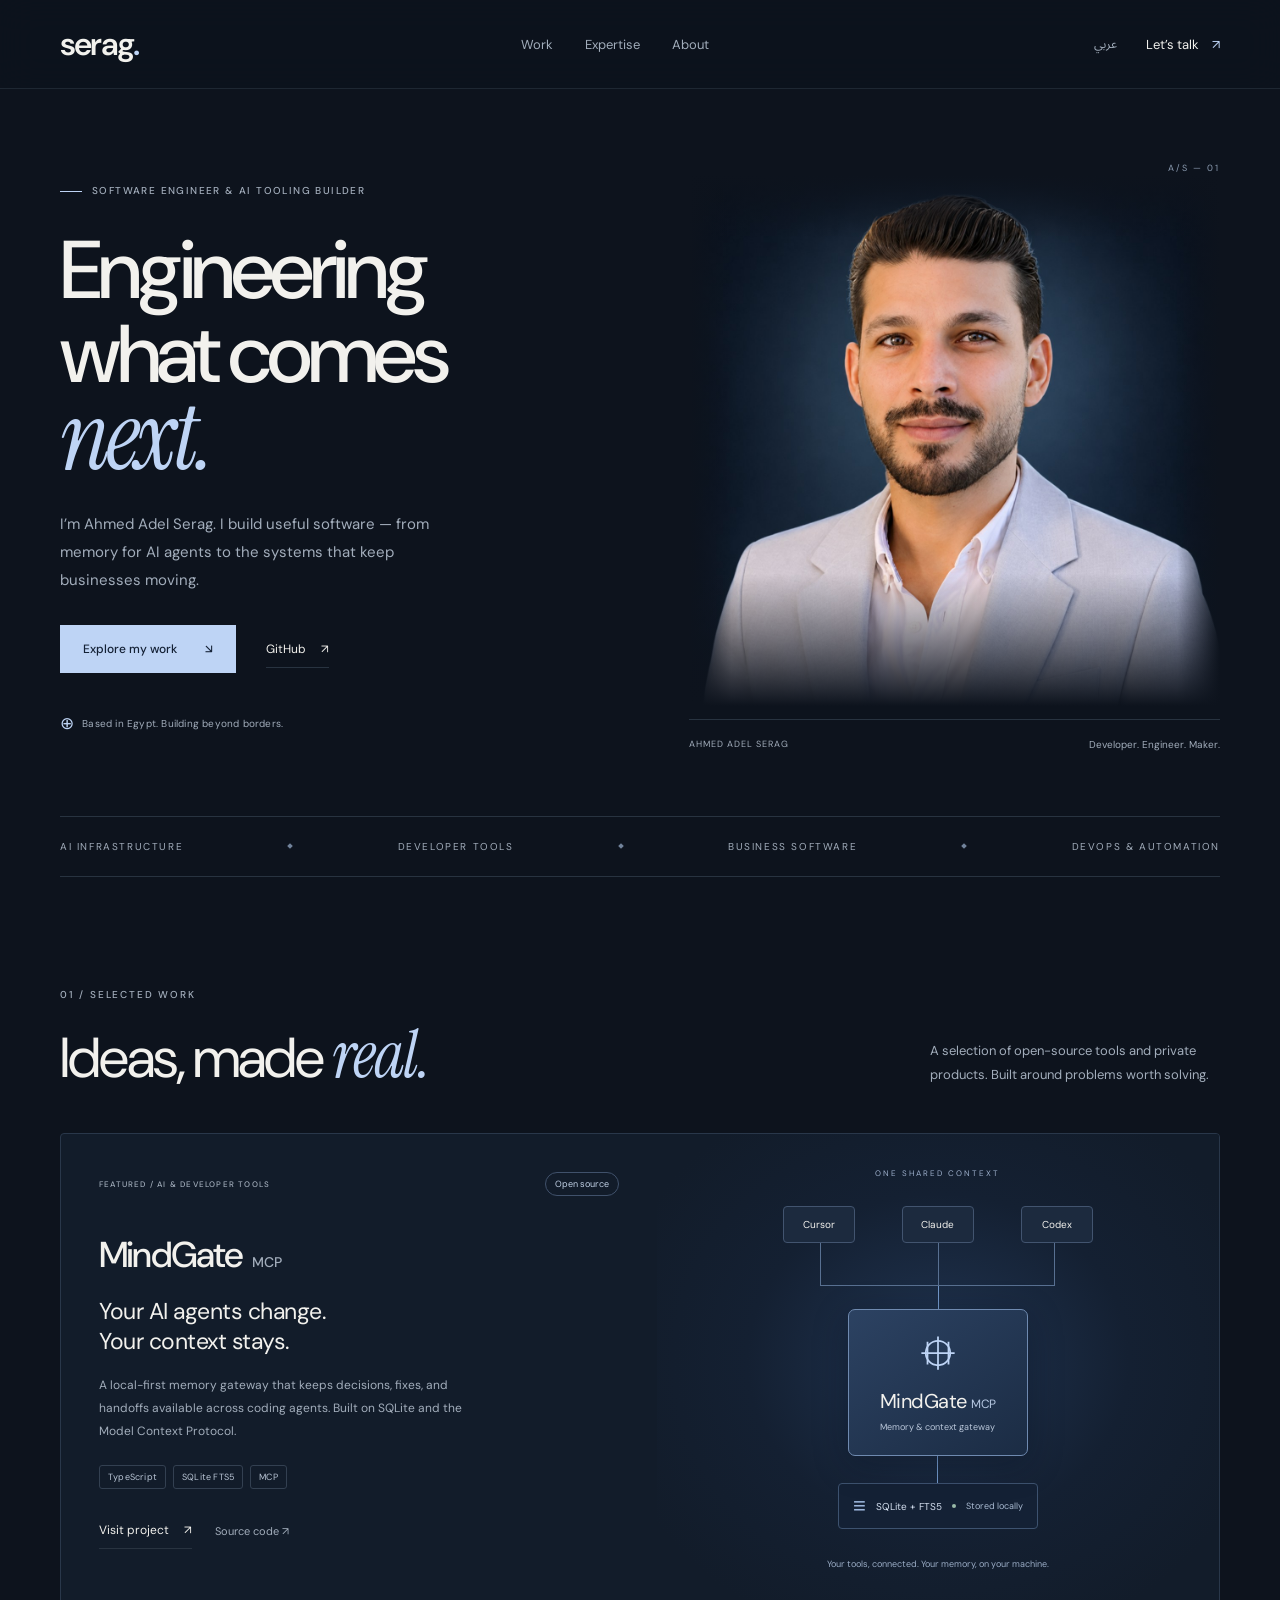
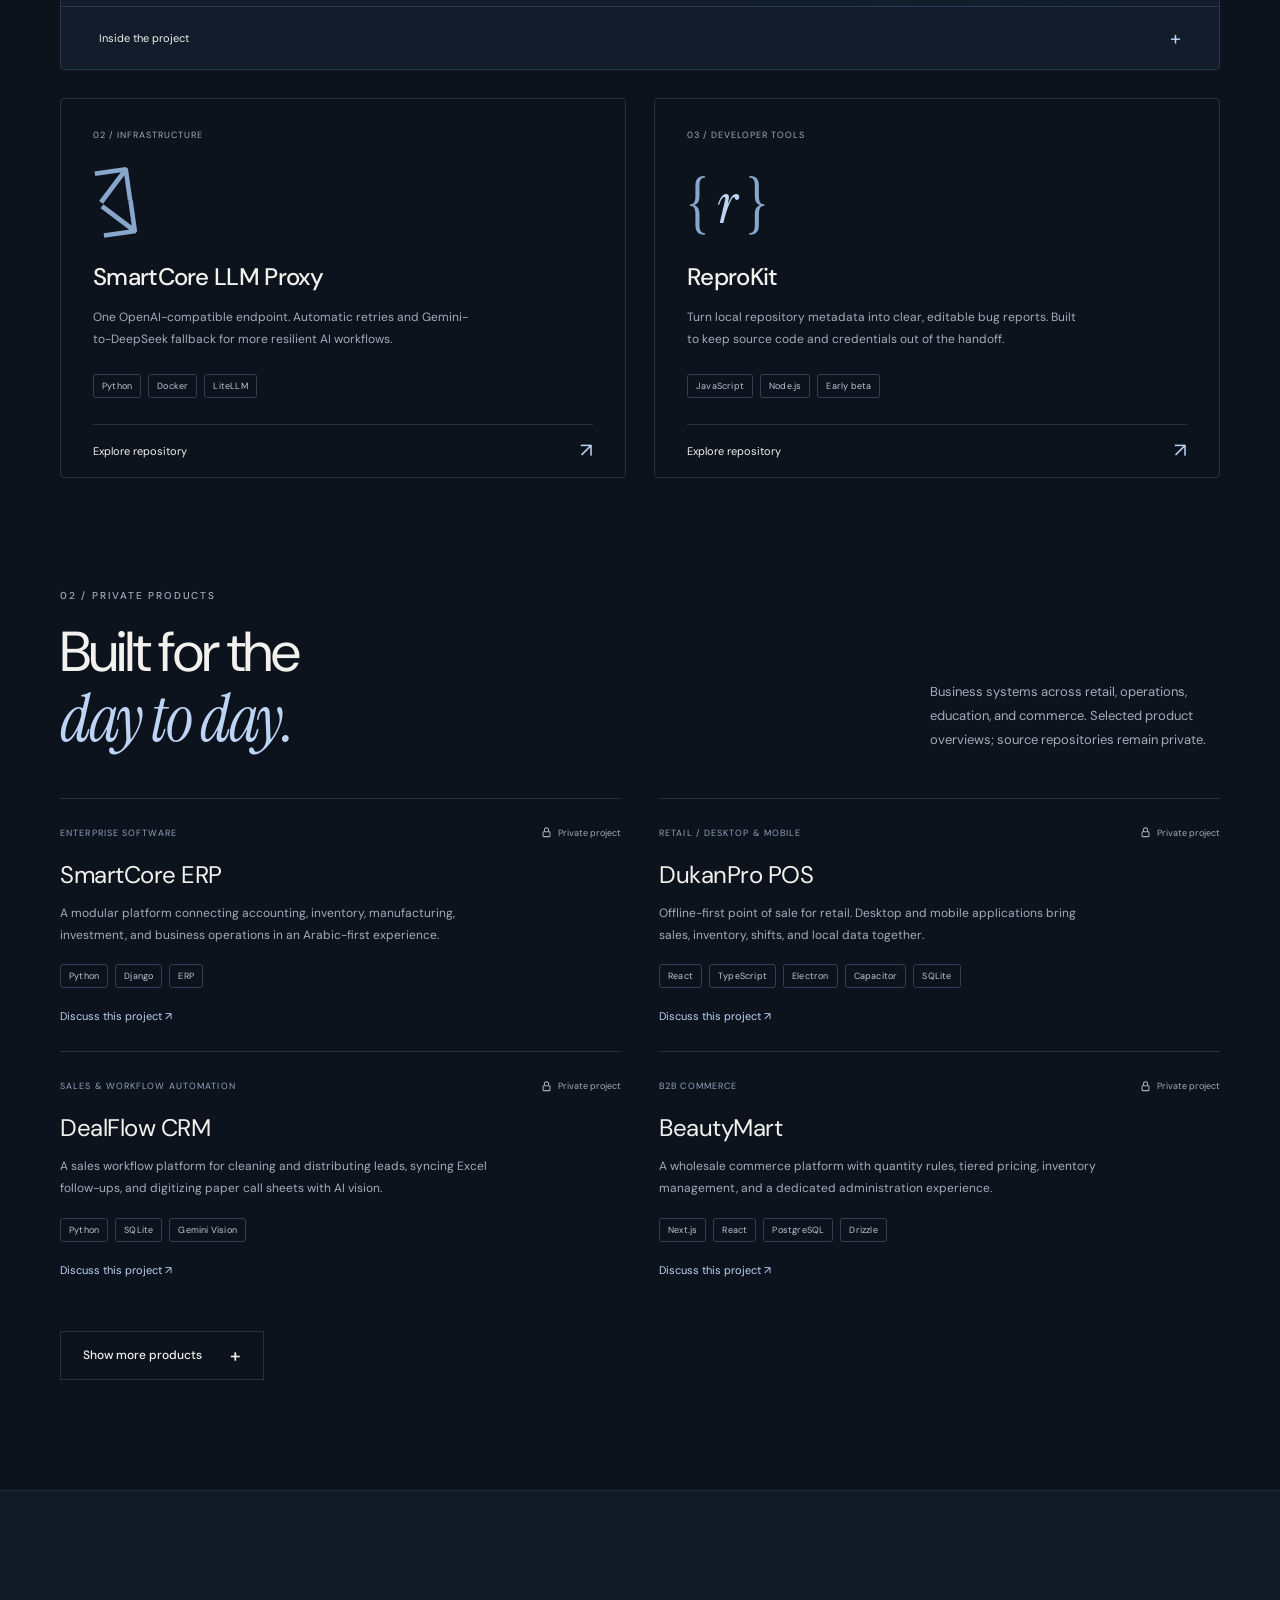
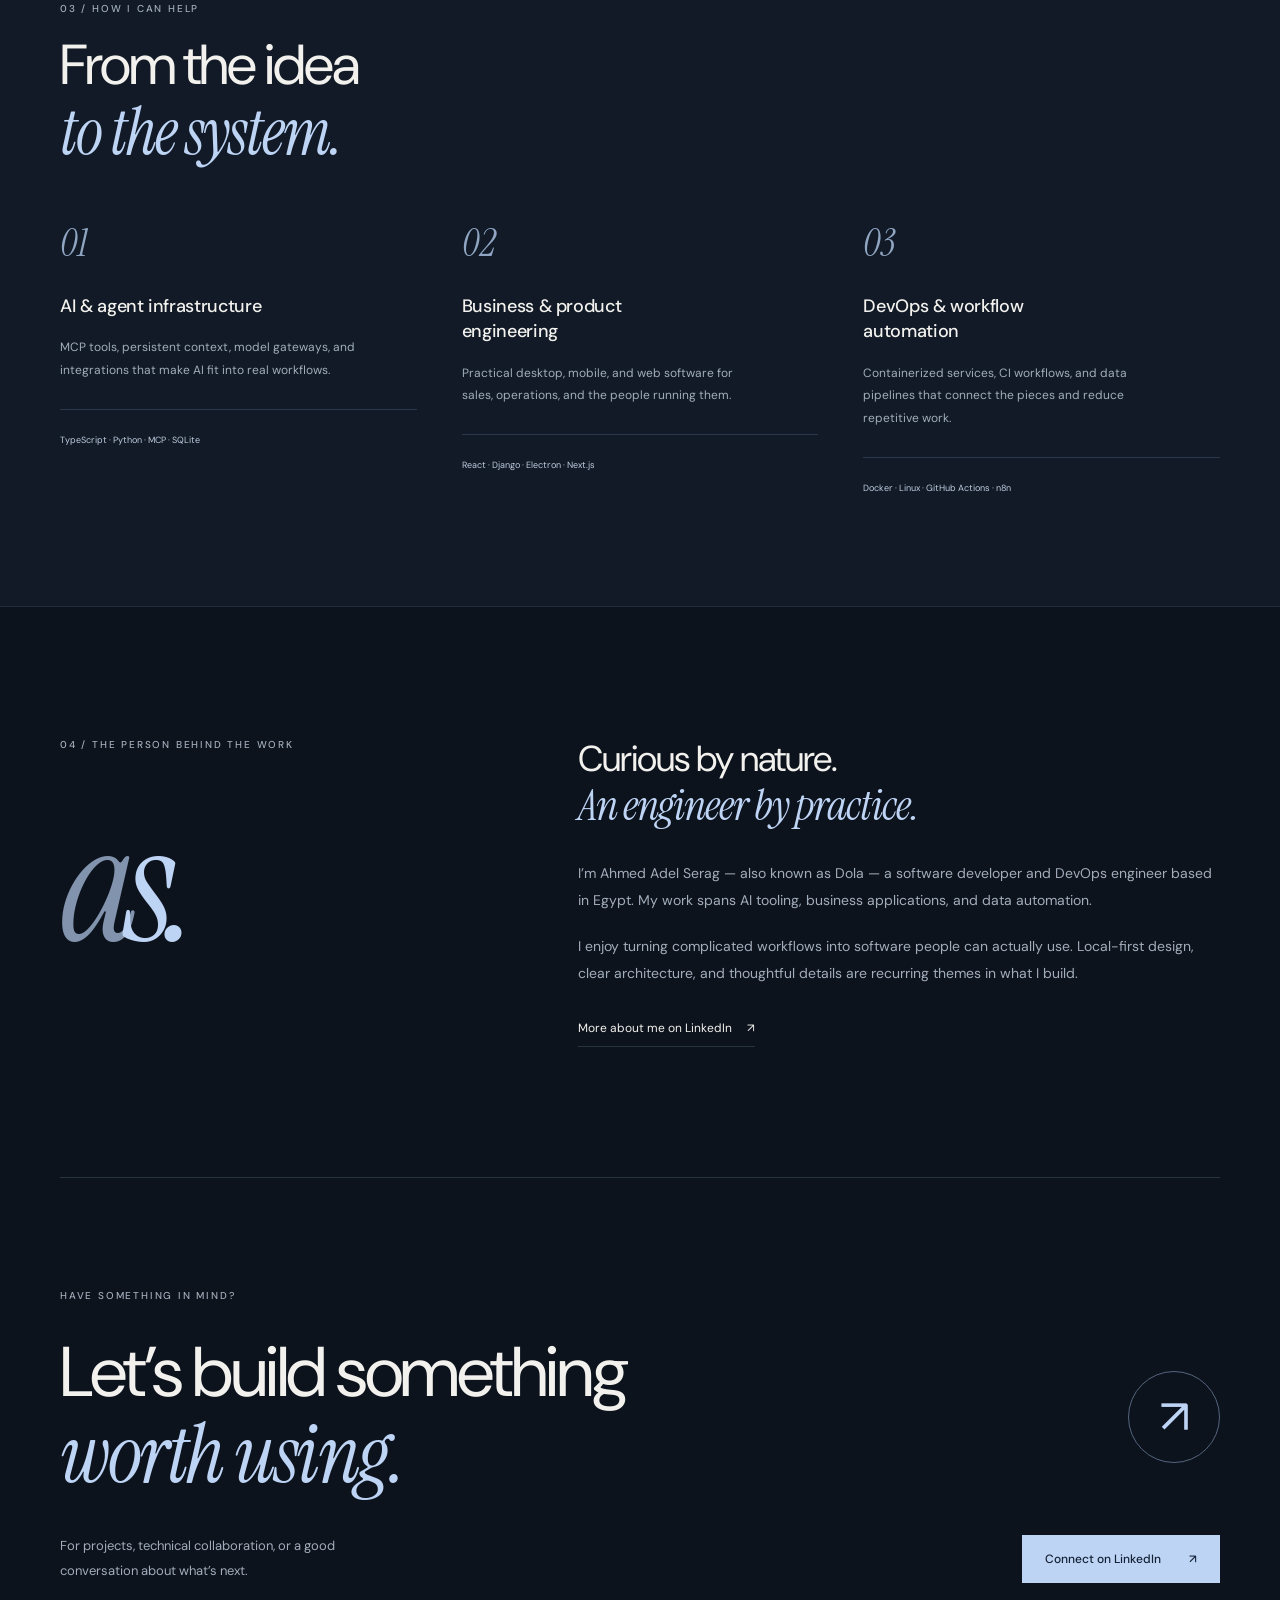
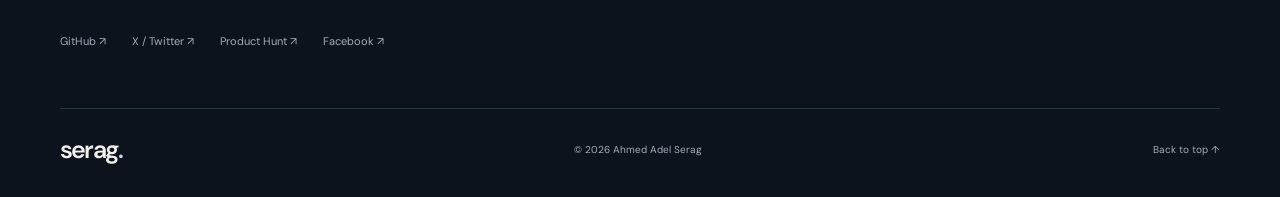
==== commit 042f5481: "Redesign portfolio with Studio identity and selected private products" ====
--- a/index.html
+++ b/index.html
@@ -1,1158 +1,56 @@
-<!DOCTYPE html>
+<!doctype html>
 <html lang="en" dir="ltr">
 <head>
-<meta charset="UTF-8" />
-<meta name="viewport" content="width=device-width, initial-scale=1.0, maximum-scale=1.0, user-scalable=no" />
-<title>Ahmed Adel Serag (Dola) — Cyber Terminal Portfolio</title>
-<meta name="description" content="Interactive Cyber Terminal portfolio of Ahmed Adel Serag (@aaserag1) — Software Developer, DevOps Engineer, and AI Tooling Builder." />
-<meta property="og:title" content="Ahmed Adel Serag — Interactive CLI Portfolio" />
-<meta property="og:description" content="Interactive cyber terminal: Explore MindGate MCP, SmartCore Proxy, DevOps systems, and tech stack in real-time." />
-<meta property="og:type" content="website" />
-<meta property="og:url" content="https://aaserag1.github.io/" />
-<meta name="theme-color" content="#07080d" />
-
-<link rel="icon" href="data:image/svg+xml,%3Csvg xmlns='http://www.w3.org/2000/svg' viewBox='0 0 32 32'%3E%3Crect width='32' height='32' rx='6' fill='%2307080d'/%3E%3Cpath d='M8 10l6 6-6 6M16 22h8' stroke='%23818cf8' stroke-width='2.6' stroke-linecap='round' stroke-linejoin='round' fill='none'/%3E%3C/svg%3E" />
-<link rel="preconnect" href="https://fonts.googleapis.com" />
-<link rel="preconnect" href="https://fonts.gstatic.com" crossorigin />
-<link href="https://fonts.googleapis.com/css2?family=JetBrains+Mono:wght@400;500;600;700;800&family=Noto+Kufi+Arabic:wght@400;600;700;800&family=Inter:wght@400;500;600&display=swap" rel="stylesheet" />
-<link rel="stylesheet" href="https://cdnjs.cloudflare.com/ajax/libs/font-awesome/6.5.1/css/all.min.css" />
-
-<style>
-:root {
-  --bg-obsidian: #06070a;
-  --bg-shell: #0b0d14;
-  --bg-elevated: #111420;
-  --border-subtle: #1c2236;
-  --border-glow: #4f46e5;
-  --indigo-core: #6366f1;
-  --indigo-bright: #818cf8;
-  --purple-neon: #a855f7;
-  --cyan-neon: #06b6d4;
-  --cyan-bright: #22d3ee;
-  --emerald-live: #10b981;
-  --amber-warn: #f59e0b;
-  --rose-alert: #f43f5e;
-  --text-main: #e2e8f0;
-  --text-muted: #828ba2;
-  --text-dim: #475569;
-  --font-mono: 'JetBrains Mono', monospace;
-  --font-ar: 'Noto Kufi Arabic', system-ui, sans-serif;
-  --radius-window: 14px;
-}
-
-* { margin: 0; padding: 0; box-sizing: border-box; }
-html, body {
-  width: 100%;
-  height: 100%;
-  background: var(--bg-obsidian);
-  color: var(--text-main);
-  font-family: var(--font-mono);
-  overflow: hidden;
-  line-height: 1.5;
-}
-
-[lang="ar"] {
-  font-family: var(--font-ar), var(--font-mono);
-}
-
-::selection {
-  background: rgba(99, 102, 241, 0.4);
-  color: #fff;
-}
-
-/* Background Ambient Lighting */
-.cyber-bg {
-  position: fixed;
-  inset: 0;
-  z-index: 0;
-  pointer-events: none;
-  background:
-    radial-gradient(1000px 500px at 50% -10%, rgba(99, 102, 241, 0.18), transparent 60%),
-    radial-gradient(800px 600px at -10% 40%, rgba(6, 182, 212, 0.10), transparent 55%),
-    radial-gradient(700px 700px at 110% 80%, rgba(168, 85, 247, 0.12), transparent 60%);
-}
-
-.scanlines {
-  position: fixed;
-  inset: 0;
-  z-index: 1;
-  pointer-events: none;
-  background: linear-gradient(rgba(18, 16, 38, 0) 50%, rgba(0, 0, 0, 0.25) 50%);
-  background-size: 100% 4px;
-  opacity: 0.35;
-}
-
-/* Matrix Canvas */
-#matrixCanvas {
-  position: fixed;
-  inset: 0;
-  z-index: 2;
-  pointer-events: none;
-  opacity: 0;
-  transition: opacity 0.5s ease;
-}
-#matrixCanvas.active {
-  opacity: 0.18;
-}
-
-/* Main Layout Shell */
-.app-container {
-  position: relative;
-  z-index: 10;
-  width: 100vw;
-  height: 100vh;
-  display: flex;
-  flex-direction: column;
-  padding: 16px;
-  gap: 12px;
-}
-
-@media (max-width: 768px) {
-  .app-container {
-    padding: 8px;
-    gap: 8px;
-  }
-}
-
-/* Top System Status Bar */
-.sys-bar {
-  flex: none;
-  background: var(--bg-shell);
-  border: 1px solid var(--border-subtle);
-  border-radius: 10px;
-  padding: 8px 16px;
-  display: flex;
-  align-items: center;
-  justify-content: space-between;
-  font-size: 0.78rem;
-  box-shadow: 0 4px 20px rgba(0,0,0,0.5);
-  flex-wrap: wrap;
-  gap: 8px;
-}
-
-.sys-left {
-  display: flex;
-  align-items: center;
-  gap: 12px;
-}
-
-.window-dots {
-  display: flex;
-  gap: 6px;
-}
-.dot {
-  width: 11px;
-  height: 11px;
-  border-radius: 50%;
-  display: inline-block;
-  cursor: pointer;
-  transition: transform .15s;
-}
-.dot:hover { transform: scale(1.15); }
-.dot-red { background: #ef4444; }
-.dot-yellow { background: #f59e0b; }
-.dot-green { background: #10b981; }
-
-.sys-host {
-  color: var(--indigo-bright);
-  font-weight: 700;
-  display: flex;
-  align-items: center;
-  gap: 6px;
-}
-
-.sys-status-pill {
-  display: inline-flex;
-  align-items: center;
-  gap: 6px;
-  padding: 2px 8px;
-  background: rgba(16, 185, 129, 0.12);
-  border: 1px solid rgba(16, 185, 129, 0.3);
-  border-radius: 999px;
-  color: var(--emerald-live);
-  font-size: 0.72rem;
-  font-weight: 600;
-}
-.sys-status-pill .live-blink {
-  width: 6px;
-  height: 6px;
-  border-radius: 50%;
-  background: var(--emerald-live);
-  animation: pulse-live 1.6s infinite;
-}
-@keyframes pulse-live { 0%,100% { opacity: 1; } 50% { opacity: 0.25; } }
-
-.sys-right {
-  display: flex;
-  align-items: center;
-  gap: 14px;
-  color: var(--text-muted);
-}
-
-.sys-meta-item {
-  display: flex;
-  align-items: center;
-  gap: 5px;
-}
-
-.lang-switch-btn {
-  background: var(--bg-elevated);
-  border: 1px solid var(--border-subtle);
-  color: var(--cyan-bright);
-  padding: 3px 10px;
-  border-radius: 6px;
-  font-size: 0.75rem;
-  font-weight: 700;
-  cursor: pointer;
-  font-family: inherit;
-  transition: all .2s;
-}
-.lang-switch-btn:hover {
-  border-color: var(--indigo-bright);
-  background: rgba(99, 102, 241, 0.15);
-  color: #fff;
-}
-
-/* Terminal Console Viewport */
-.terminal-window {
-  flex: 1;
-  background: var(--bg-shell);
-  border: 1px solid var(--border-subtle);
-  border-radius: var(--radius-window);
-  display: flex;
-  flex-direction: column;
-  box-shadow: 0 10px 40px rgba(0,0,0,0.7), 0 0 0 1px rgba(99,102,241,0.06);
-  overflow: hidden;
-  position: relative;
-}
-
-.terminal-tabs {
-  flex: none;
-  background: rgba(11, 13, 20, 0.95);
-  border-bottom: 1px solid var(--border-subtle);
-  padding: 6px 14px 0;
-  display: flex;
-  gap: 4px;
-  overflow-x: auto;
-}
-
-.term-tab {
-  display: flex;
-  align-items: center;
-  gap: 8px;
-  padding: 6px 14px;
-  font-size: 0.75rem;
-  color: var(--text-muted);
-  background: transparent;
-  border: 1px solid transparent;
-  border-bottom: none;
-  border-radius: 8px 8px 0 0;
-  cursor: pointer;
-  white-space: nowrap;
-}
-.term-tab.active {
-  background: var(--bg-elevated);
-  color: var(--indigo-bright);
-  border-color: var(--border-subtle);
-  font-weight: 600;
-}
-.term-tab:hover:not(.active) {
-  color: var(--text-main);
-}
-
-.terminal-body {
-  flex: 1;
-  padding: 20px;
-  overflow-y: auto;
-  overflow-x: hidden;
-  scroll-behavior: smooth;
-  font-size: 0.88rem;
-  line-height: 1.6;
-}
-
-@media (max-width: 768px) {
-  .terminal-body {
-    padding: 12px;
-    font-size: 0.8rem;
-  }
-}
-
-/* Terminal Elements & Typography */
-.terminal-output {
-  display: flex;
-  flex-direction: column;
-  gap: 12px;
-}
-
-.ascii-banner {
-  color: var(--indigo-bright);
-  font-size: 0.75rem;
-  line-height: 1.15;
-  white-space: pre;
-  user-select: none;
-  font-weight: 700;
-  margin-bottom: 6px;
-  text-shadow: 0 0 18px rgba(99, 102, 241, 0.4);
-}
-
-@media (max-width: 650px) {
-  .ascii-banner {
-    font-size: 0.52rem;
-  }
-}
-
-.cli-badge {
-  display: inline-flex;
-  align-items: center;
-  gap: 6px;
-  padding: 2px 10px;
-  border-radius: 4px;
-  font-size: 0.74rem;
-  font-weight: 700;
-  text-transform: uppercase;
-  letter-spacing: 0.05em;
-}
-.badge-indigo { background: rgba(99, 102, 241, 0.15); border: 1px solid rgba(99, 102, 241, 0.4); color: var(--indigo-bright); }
-.badge-cyan { background: rgba(6, 182, 212, 0.15); border: 1px solid rgba(6, 182, 212, 0.4); color: var(--cyan-bright); }
-.badge-emerald { background: rgba(16, 185, 129, 0.15); border: 1px solid rgba(16, 185, 129, 0.4); color: var(--emerald-live); }
-.badge-orange { background: rgba(245, 158, 11, 0.15); border: 1px solid rgba(245, 158, 11, 0.4); color: var(--amber-warn); }
-
-.cli-title {
-  color: #fff;
-  font-weight: 800;
-  font-size: 1.1rem;
-  margin: 6px 0;
-  letter-spacing: -0.01em;
-}
-
-.cli-desc {
-  color: var(--text-muted);
-  max-width: 78ch;
-  margin-bottom: 10px;
-}
-
-.cli-highlight {
-  color: var(--cyan-bright);
-  font-weight: 600;
-}
-
-/* Command Entry Line */
-.command-entry {
-  display: flex;
-  align-items: center;
-  gap: 10px;
-  margin-top: 8px;
-  flex: none;
-}
-
-.prompt-prefix {
-  color: var(--emerald-live);
-  font-weight: 700;
-  display: flex;
-  align-items: center;
-  gap: 6px;
-  white-space: nowrap;
-}
-.prompt-dir {
-  color: var(--indigo-bright);
-}
-.prompt-dollar {
-  color: var(--cyan-bright);
-}
-
-.cli-input-wrapper {
-  flex: 1;
-  position: relative;
-  display: flex;
-  align-items: center;
-}
-
-#cliInput {
-  width: 100%;
-  background: transparent;
-  border: none;
-  outline: none;
-  color: #fff;
-  font-family: inherit;
-  font-size: 0.9rem;
-  font-weight: 600;
-  caret-color: var(--cyan-bright);
-}
-
-/* Cards & Output UI Blocks */
-.cli-card {
-  background: var(--bg-elevated);
-  border: 1px solid var(--border-subtle);
-  border-left: 3px solid var(--indigo-bright);
-  border-radius: 8px;
-  padding: 16px;
-  margin: 8px 0;
-  transition: all .2s ease;
-}
-.cli-card:hover {
-  border-color: var(--indigo-core);
-  box-shadow: 0 4px 20px rgba(0,0,0,0.4), 0 0 15px rgba(99, 102, 241, 0.15);
-  transform: translateX(4px);
-}
-[dir="rtl"] .cli-card {
-  border-left: 1px solid var(--border-subtle);
-  border-right: 3px solid var(--indigo-bright);
-}
-[dir="rtl"] .cli-card:hover {
-  transform: translateX(-4px);
-}
-
-.card-headline {
-  display: flex;
-  align-items: center;
-  justify-content: space-between;
-  margin-bottom: 8px;
-  flex-wrap: wrap;
-  gap: 8px;
-}
-
-.card-title {
-  font-size: 1rem;
-  font-weight: 700;
-  color: #fff;
-}
-
-.card-tags {
-  display: flex;
-  gap: 6px;
-  flex-wrap: wrap;
-  margin: 10px 0;
-}
-
-.card-tag {
-  font-size: 0.72rem;
-  padding: 2px 8px;
-  background: rgba(255,255,255,0.05);
-  border: 1px solid rgba(255,255,255,0.1);
-  border-radius: 4px;
-  color: var(--text-muted);
-}
-
-.card-actions {
-  display: flex;
-  gap: 12px;
-  margin-top: 10px;
-  flex-wrap: wrap;
-}
-
-.cli-link {
-  display: inline-flex;
-  align-items: center;
-  gap: 6px;
-  font-size: 0.78rem;
-  font-weight: 700;
-  color: var(--cyan-bright);
-  text-decoration: none;
-  background: rgba(6, 182, 212, 0.08);
-  border: 1px solid rgba(6, 182, 212, 0.25);
-  border-radius: 6px;
-  padding: 4px 12px;
-  transition: all .2s;
-}
-.cli-link:hover {
-  background: var(--cyan-bright);
-  color: #000;
-  box-shadow: 0 0 12px rgba(6, 182, 212, 0.4);
-}
-
-.cli-link.ph-link {
-  color: #ff7a50;
-  background: rgba(218, 85, 47, 0.12);
-  border-color: rgba(218, 85, 47, 0.35);
-}
-.cli-link.ph-link:hover {
-  background: #da552f;
-  color: #fff;
-  box-shadow: 0 0 12px rgba(218, 85, 47, 0.5);
-}
-
-/* Skills Matrix in Terminal */
-.skills-cli-table {
-  width: 100%;
-  margin: 12px 0;
-  border-collapse: collapse;
-}
-.skills-cli-table th, .skills-cli-table td {
-  padding: 8px 12px;
-  text-align: left;
-  border-bottom: 1px solid var(--border-subtle);
-  font-size: 0.82rem;
-}
-[dir="rtl"] .skills-cli-table th, [dir="rtl"] .skills-cli-table td {
-  text-align: right;
-}
-.skills-cli-table th {
-  color: var(--indigo-bright);
-  text-transform: uppercase;
-  font-size: 0.72rem;
-  letter-spacing: 0.08em;
-}
-
-.skill-bar-wrap {
-  width: 180px;
-  background: rgba(255,255,255,0.06);
-  border-radius: 4px;
-  height: 8px;
-  overflow: hidden;
-  display: inline-block;
-  vertical-align: middle;
-  margin-right: 8px;
-}
-[dir="rtl"] .skill-bar-wrap {
-  margin-right: 0;
-  margin-left: 8px;
-}
-
-.skill-bar-fill {
-  height: 100%;
-  background: linear-gradient(90deg, var(--indigo-core), var(--cyan-neon));
-  border-radius: 4px;
-}
-
-/* Bottom Quick Command Dock */
-.quick-dock {
-  flex: none;
-  background: var(--bg-shell);
-  border: 1px solid var(--border-subtle);
-  border-radius: 10px;
-  padding: 10px 16px;
-  display: flex;
-  align-items: center;
-  justify-content: space-between;
-  gap: 10px;
-  box-shadow: 0 4px 20px rgba(0,0,0,0.5);
-  overflow-x: auto;
-}
-
-.dock-label {
-  font-size: 0.72rem;
-  color: var(--text-dim);
-  text-transform: uppercase;
-  letter-spacing: 0.08em;
-  white-space: nowrap;
-}
-
-.dock-chips {
-  display: flex;
-  gap: 8px;
-  flex-wrap: nowrap;
-}
-
-.dock-chip {
-  background: var(--bg-elevated);
-  border: 1px solid var(--border-subtle);
-  color: var(--text-muted);
-  border-radius: 6px;
-  padding: 5px 12px;
-  font-size: 0.75rem;
-  font-weight: 600;
-  cursor: pointer;
-  display: inline-flex;
-  align-items: center;
-  gap: 6px;
-  transition: all .2s;
-  white-space: nowrap;
-  font-family: inherit;
-}
-.dock-chip:hover {
-  background: rgba(99, 102, 241, 0.15);
-  border-color: var(--indigo-bright);
-  color: #fff;
-  transform: translateY(-2px);
-}
-.dock-chip.primary-chip {
-  background: rgba(99, 102, 241, 0.2);
-  border-color: var(--indigo-bright);
-  color: var(--indigo-bright);
-}
-.dock-chip.primary-chip:hover {
-  background: var(--indigo-core);
-  color: #fff;
-}
-
-/* Custom Scrollbar */
-::-webkit-scrollbar { width: 6px; height: 6px; }
-::-webkit-scrollbar-track { background: var(--bg-shell); }
-::-webkit-scrollbar-thumb { background: var(--border-subtle); border-radius: 3px; }
-::-webkit-scrollbar-thumb:hover { background: var(--indigo-bright); }
-</style>
+  <meta charset="utf-8">
+  <meta name="viewport" content="width=device-width, initial-scale=1">
+  <title>Ahmed Adel Serag — Software Engineer & AI Tooling Builder</title>
+  <meta name="description" content="Ahmed Adel Serag builds AI infrastructure, developer tools, and business software. Explore MindGate MCP, SmartCore ERP, DukanPro, and selected projects.">
+  <meta name="theme-color" content="#0d131d">
+  <link rel="canonical" href="https://aaserag1.github.io/">
+  <meta property="og:type" content="website">
+  <meta property="og:title" content="Ahmed Adel Serag — Engineering useful software">
+  <meta property="og:description" content="AI infrastructure. Developer tools. Business software. A selection of work by Ahmed Adel Serag.">
+  <meta property="og:url" content="https://aaserag1.github.io/">
+  <meta property="og:image" content="https://aaserag1.github.io/assets/ahmed-serag.jpg">
+  <meta property="og:image:alt" content="Portrait of Ahmed Adel Serag">
+  <meta name="twitter:card" content="summary_large_image">
+  <link rel="icon" href="assets/favicon.svg" type="image/svg+xml">
+  <link rel="preconnect" href="https://fonts.googleapis.com">
+  <link rel="preconnect" href="https://fonts.gstatic.com" crossorigin>
+  <link href="https://fonts.googleapis.com/css2?family=DM+Sans:wght@400;500;600;700&family=Instrument+Serif:ital@0;1&family=Noto+Sans+Arabic:wght@400;500;600;700&display=swap" rel="stylesheet">
+  <link rel="stylesheet" href="styles.css">
+  <script src="script.js" defer></script>
 </head>
 <body>
-
-<div class="cyber-bg"></div>
-<div class="scanlines"></div>
-<canvas id="matrixCanvas"></canvas>
-
-<div class="app-container">
-  <!-- System Status Bar -->
-  <header class="sys-bar">
-    <div class="sys-left">
-      <div class="window-dots">
-        <span class="dot dot-red" onclick="runCommand('clear')" title="Clear console"></span>
-        <span class="dot dot-yellow" onclick="runCommand('help')" title="Show commands"></span>
-        <span class="dot dot-green" onclick="toggleMatrix()" title="Toggle Matrix mode"></span>
-      </div>
-      <div class="sys-host">
-        <i class="fas fa-terminal"></i>
-        <span>serag@cyber-node</span>
-      </div>
-      <div class="sys-status-pill">
-        <span class="live-blink"></span>
-        <span id="sysStateText">SYSTEM: ACTIVE</span>
-      </div>
+  <a class="skip-link" href="#main" data-i18n="skip">Skip to content</a>
+  <header class="site-header">
+    <div class="container header-inner">
+      <a class="wordmark" href="#home" aria-label="Ahmed Serag home">serag<span>.</span></a>
+      <nav class="desktop-nav" aria-label="Main navigation" data-i18n-aria="mainNav"><a href="#work" data-i18n="work">Work</a><a href="#expertise" data-i18n="expertise">Expertise</a><a href="#about" data-i18n="about">About</a></nav>
+      <div class="header-actions"><button class="language" type="button" id="language" aria-label="Switch to Arabic">عربي</button><a class="header-contact" href="#contact"><span data-i18n="letsTalk">Let’s talk</span> <span aria-hidden="true">↗</span></a><button class="menu-toggle" id="menu-toggle" type="button" aria-expanded="false" aria-controls="mobile-nav" aria-label="Open navigation" data-i18n-aria="openMenu"><span></span><span></span></button></div>
     </div>
-
-    <div class="sys-right">
-      <span class="sys-meta-item"><i class="fas fa-microchip"></i> Node v22.13</span>
-      <span class="sys-meta-item"><i class="fas fa-map-marker-alt"></i> Egypt 🇪🇬</span>
-      <span class="sys-meta-item" id="clock">12:00:00 UTC</span>
-      <button class="lang-switch-btn" id="langBtn" onclick="toggleLang()">عربي</button>
-    </div>
+    <nav class="mobile-nav" id="mobile-nav" aria-label="Mobile navigation" data-i18n-aria="mobileNav" hidden><a href="#work" data-i18n="work">Work</a><a href="#expertise" data-i18n="expertise">Expertise</a><a href="#about" data-i18n="about">About</a><a href="#contact" data-i18n="contact">Contact</a></nav>
   </header>
-
-  <!-- Interactive Terminal Window -->
-  <main class="terminal-window" onclick="focusCli()">
-    <div class="terminal-tabs">
-      <div class="term-tab active" id="tabSerag"><i class="fas fa-code-branch"></i> serag@portfolio:~$</div>
-      <div class="term-tab" onclick="runCommand('mindgate')"><i class="fas fa-brain"></i> mindgate-mcp</div>
-      <div class="term-tab" onclick="runCommand('projects')"><i class="fas fa-folder"></i> ~/projects</div>
-      <div class="term-tab" onclick="runCommand('contact')"><i class="fas fa-envelope"></i> ~/connect</div>
-    </div>
-
-    <div class="terminal-body" id="termBody">
-      <div class="terminal-output" id="termOutput">
-        <!-- Banner & Welcome will be printed here -->
-      </div>
-
-      <div class="command-entry">
-        <div class="prompt-prefix">
-          <span>aaserag@devbox</span>:<span class="prompt-dir">~</span><span class="prompt-dollar">$</span>
-        </div>
-        <div class="cli-input-wrapper">
-          <input type="text" id="cliInput" autocomplete="off" spellcheck="false" placeholder="type 'help' or click commands below..." />
-        </div>
-      </div>
-    </div>
+  <main id="main">
+    <section class="hero container" id="home" aria-labelledby="hero-title">
+      <div class="hero-copy"><p class="eyebrow"><span class="small-line"></span><span data-i18n="heroRole">SOFTWARE ENGINEER & AI TOOLING BUILDER</span></p><h1 id="hero-title"><span data-i18n="heroOne">Engineering</span><br><span data-i18n="heroTwo">what comes</span><br><em data-i18n="heroThree">next.</em></h1><p class="hero-description" data-i18n="heroDescription">I’m Ahmed Adel Serag. I build useful software — from memory for AI agents to the systems that keep businesses moving.</p><div class="hero-actions"><a class="button primary" href="#work"><span data-i18n="explore">Explore my work</span><span aria-hidden="true">↘</span></a><a class="text-link" href="https://github.com/aaserag1" target="_blank" rel="noopener noreferrer">GitHub <span aria-hidden="true">↗</span></a></div><div class="hero-location"><span class="location-mark" aria-hidden="true">⊕</span><span data-i18n="location">Based in Egypt. Building beyond borders.</span></div></div>
+      <figure class="hero-portrait"><div class="portrait-image"><img src="assets/ahmed-serag.jpg" width="1254" height="1254" alt="Ahmed Adel Serag wearing a light gray blazer" data-i18n-alt="portraitAlt" fetchpriority="high"></div><figcaption><span data-i18n="name">AHMED ADEL SERAG</span><span data-i18n="portraitCaption">Developer. Engineer. Maker.</span></figcaption><span class="portrait-coordinate" aria-hidden="true">A/S — 01</span></figure>
+    </section>
+    <div class="focus-strip container" aria-label="Areas of focus" data-i18n-aria="focusAreas"><span data-i18n="focusAi">AI INFRASTRUCTURE</span><i aria-hidden="true"></i><span data-i18n="focusTools">DEVELOPER TOOLS</span><i aria-hidden="true"></i><span data-i18n="focusBusiness">BUSINESS SOFTWARE</span><i aria-hidden="true"></i><span data-i18n="focusOps">DEVOPS & AUTOMATION</span></div>
+    <section class="work-section container section-space" id="work" aria-labelledby="work-title">
+      <div class="section-heading"><div><p class="eyebrow" data-i18n="selectedLabel">01 / SELECTED WORK</p><h2 id="work-title"><span data-i18n="workTitle">Ideas, made</span> <em data-i18n="workEm">real.</em></h2></div><p class="section-intro" data-i18n="workIntro">A selection of open-source tools and private products. Built around problems worth solving.</p></div>
+      <article class="featured-project" aria-labelledby="mindgate-title">
+        <div class="feature-story"><div class="project-meta"><span class="eyebrow" data-i18n="flagship">FEATURED / AI & DEVELOPER TOOLS</span><span class="status" data-i18n="openSource">Open source</span></div><h3 id="mindgate-title">MindGate <span>MCP</span></h3><p class="feature-lead" data-i18n="mindgateLead">Your AI agents change.<br>Your context stays.</p><p class="project-description" data-i18n="mindgateDescription">A local-first memory gateway that keeps decisions, fixes, and handoffs available across coding agents. Built on SQLite and the Model Context Protocol.</p><ul class="tags" aria-label="Technologies"><li>TypeScript</li><li>SQLite FTS5</li><li>MCP</li></ul><div class="project-links"><a class="text-link" href="https://aaserag1.github.io/mindgate-mcp/" target="_blank" rel="noopener noreferrer"><span data-i18n="visitProject">Visit project</span> ↗</a><a class="subtle-link" href="https://github.com/aaserag1/mindgate-mcp" target="_blank" rel="noopener noreferrer"><span data-i18n="sourceCode">Source code</span> ↗</a></div></div>
+        <div class="memory-diagram" role="img" aria-label="Cursor, Claude, and Codex share context through MindGate MCP and a local SQLite memory store" data-i18n-aria="memoryDiagram"><span class="diagram-label" data-i18n="sharedContext">ONE SHARED CONTEXT</span><div class="agent-nodes"><span>Cursor</span><span>Claude</span><span>Codex</span></div><div class="diagram-trunk" aria-hidden="true"></div><div class="mindgate-node"><svg viewBox="0 0 48 48" fill="none" aria-hidden="true"><path d="M12 11v26M24 5v38M36 11v26M5 24h38" stroke="currentColor" stroke-width="2"/><circle cx="24" cy="24" r="14" stroke="currentColor" stroke-width="2"/></svg><span>MindGate <b>MCP</b></span><small data-i18n="memoryGateway">Memory & context gateway</small></div><div class="diagram-stem" aria-hidden="true"></div><div class="storage-node"><span class="storage-icon" aria-hidden="true">≡</span><span>SQLite + FTS5</span><span class="tiny-dot" aria-hidden="true"></span><small data-i18n="localStorage">Stored locally</small></div><div class="diagram-footnote" data-i18n="diagramFootnote">Your tools, connected. Your memory, on your machine.</div></div>
+        <details class="case-study"><summary><span data-i18n="insideProject">Inside the project</span><span class="plus" aria-hidden="true">+</span></summary><div class="case-study-grid"><div><span class="eyebrow" data-i18n="theProblem">THE PROBLEM</span><p data-i18n="mindgateProblem">Switching tools or starting a new coding session often means explaining the same decisions all over again.</p></div><div><span class="eyebrow" data-i18n="theApproach">THE APPROACH</span><p data-i18n="mindgateApproach">Keep shared memory locally, retrieve it with full-text search, and turn saved decisions into workspace rules.</p></div><div><span class="eyebrow" data-i18n="theResult">THE RESULT</span><p data-i18n="mindgateResult">A reusable context layer with structured handoffs, secret redaction, and a local memory dashboard.</p><a href="https://github.com/aaserag1/mindgate-mcp/blob/main/docs/video/mindgate-launch.mp4" target="_blank" rel="noopener noreferrer" class="subtle-link"><span data-i18n="watchDemo">Watch the project demo</span> ↗</a></div></div></details>
+      </article>
+      <div class="open-projects"><article class="project-small"><div class="project-number">02 / <span data-i18n="infrastructure">INFRASTRUCTURE</span></div><div class="project-symbol proxy-symbol" aria-hidden="true">↗<br>↘</div><h3>SmartCore LLM Proxy</h3><p data-i18n="proxyDescription">One OpenAI-compatible endpoint. Automatic retries and Gemini-to-DeepSeek fallback for more resilient AI workflows.</p><ul class="tags" aria-label="Technologies"><li>Python</li><li>Docker</li><li>LiteLLM</li></ul><a href="https://github.com/aaserag1/SmartCore-LLM-Proxy" target="_blank" rel="noopener noreferrer" class="project-bottom-link"><span data-i18n="exploreRepo">Explore repository</span><span aria-hidden="true">↗</span></a></article><article class="project-small"><div class="project-number">03 / <span data-i18n="developerTools">DEVELOPER TOOLS</span></div><div class="project-symbol repro-symbol" aria-hidden="true">{<span>r</span>}</div><h3>ReproKit</h3><p data-i18n="reproDescription">Turn local repository metadata into clear, editable bug reports. Built to keep source code and credentials out of the handoff.</p><ul class="tags" aria-label="Technologies"><li>JavaScript</li><li>Node.js</li><li data-i18n="beta">Early beta</li></ul><a href="https://github.com/aaserag1/reprokit" target="_blank" rel="noopener noreferrer" class="project-bottom-link"><span data-i18n="exploreRepo">Explore repository</span><span aria-hidden="true">↗</span></a></article></div>
+    </section>
+    <section class="commercial-section container section-space" id="products" aria-labelledby="products-title"><div class="section-heading"><div><p class="eyebrow" data-i18n="privateLabel">02 / PRIVATE PRODUCTS</p><h2 id="products-title"><span data-i18n="productsTitle">Built for the</span><br><em data-i18n="productsEm">day to day.</em></h2></div><p class="section-intro" data-i18n="productsIntro">Business systems across retail, operations, education, and commerce. Selected product overviews; source repositories remain private.</p></div><div id="private-projects" class="private-projects"></div><button id="more-projects" class="button secondary more-projects" aria-expanded="false" aria-controls="additional-projects" type="button"><span data-i18n="moreProjects">Show more products</span><span class="more-sign" aria-hidden="true">+</span></button><div id="additional-projects" class="private-projects additional-projects" hidden></div></section>
+    <section class="expertise-section section-space" id="expertise" aria-labelledby="expertise-title"><div class="container"><div class="section-heading"><div><p class="eyebrow" data-i18n="expertiseLabel">03 / HOW I CAN HELP</p><h2 id="expertise-title"><span data-i18n="expertiseTitle">From the idea</span><br><em data-i18n="expertiseEm">to the system.</em></h2></div></div><div class="expertise-grid"><article><span class="expertise-index">01</span><h3 data-i18n="aiTitle">AI & agent infrastructure</h3><p data-i18n="aiText">MCP tools, persistent context, model gateways, and integrations that make AI fit into real workflows.</p><div class="expertise-stack">TypeScript · Python · MCP · SQLite</div></article><article><span class="expertise-index">02</span><h3 data-i18n="businessTitle">Business & product engineering</h3><p data-i18n="businessText">Practical desktop, mobile, and web software for sales, operations, and the people running them.</p><div class="expertise-stack">React · Django · Electron · Next.js</div></article><article><span class="expertise-index">03</span><h3 data-i18n="opsTitle">DevOps & workflow automation</h3><p data-i18n="opsText">Containerized services, CI workflows, and data pipelines that connect the pieces and reduce repetitive work.</p><div class="expertise-stack">Docker · Linux · GitHub Actions · n8n</div></article></div></div></section>
+    <section class="about-section container section-space" id="about" aria-labelledby="about-title"><div class="about-label"><p class="eyebrow" data-i18n="aboutLabel">04 / THE PERSON BEHIND THE WORK</p><div class="about-monogram" aria-hidden="true">a<span>s.</span></div></div><div class="about-copy"><h2 id="about-title"><span data-i18n="aboutTitle">Curious by nature.</span><br><em data-i18n="aboutEm">An engineer by practice.</em></h2><p data-i18n="aboutText">I’m Ahmed Adel Serag — also known as Dola — a software developer and DevOps engineer based in Egypt. My work spans AI tooling, business applications, and data automation.</p><p data-i18n="aboutTextTwo">I enjoy turning complicated workflows into software people can actually use. Local-first design, clear architecture, and thoughtful details are recurring themes in what I build.</p><a class="text-link" href="https://www.linkedin.com/in/aaserag/" target="_blank" rel="noopener noreferrer"><span data-i18n="moreAbout">More about me on LinkedIn</span> ↗</a></div></section>
+    <section class="contact-section container section-space" id="contact" aria-labelledby="contact-title"><p class="eyebrow" data-i18n="contactLabel">HAVE SOMETHING IN MIND?</p><div class="contact-heading"><h2 id="contact-title"><span data-i18n="contactTitle">Let’s build something</span><br><em data-i18n="contactEm">worth using.</em></h2><a href="https://www.linkedin.com/in/aaserag/" target="_blank" rel="noopener noreferrer" class="contact-arrow" aria-label="Connect with Ahmed on LinkedIn" data-i18n-aria="contactLinkedin">↗</a></div><div class="contact-bottom"><p data-i18n="contactText">For projects, technical collaboration, or a good conversation about what’s next.</p><a class="button primary" href="https://www.linkedin.com/in/aaserag/" target="_blank" rel="noopener noreferrer"><span data-i18n="connectLinkedin">Connect on LinkedIn</span> ↗</a></div><div class="social-links"><a href="https://github.com/aaserag1" target="_blank" rel="noopener noreferrer">GitHub ↗</a><a href="https://x.com/ahmedadel790146" target="_blank" rel="noopener noreferrer">X / Twitter ↗</a><a href="https://www.producthunt.com/posts/mindgate-mcp" target="_blank" rel="noopener noreferrer">Product Hunt ↗</a><a href="https://www.facebook.com/aaserag0" target="_blank" rel="noopener noreferrer">Facebook ↗</a></div></section>
   </main>
-
-  <!-- Quick Command Dock (Clickable for anyone who doesn't want to type) -->
-  <footer class="quick-dock">
-    <span class="dock-label"><i class="fas fa-bolt"></i> Quick Actions:</span>
-    <div class="dock-chips">
-      <button class="dock-chip primary-chip" onclick="runCommand('about')"><i class="fas fa-user-astronaut"></i> about</button>
-      <button class="dock-chip primary-chip" onclick="runCommand('projects')"><i class="fas fa-rocket"></i> projects</button>
-      <button class="dock-chip" onclick="runCommand('mindgate')"><i class="fas fa-brain"></i> mindgate-mcp</button>
-      <button class="dock-chip" onclick="runCommand('skills')"><i class="fas fa-layer-group"></i> skills</button>
-      <button class="dock-chip" onclick="runCommand('contact')"><i class="fas fa-paper-plane"></i> contact</button>
-      <button class="dock-chip" onclick="runCommand('matrix')"><i class="fas fa-film"></i> matrix</button>
-      <button class="dock-chip" onclick="runCommand('help')"><i class="fas fa-question-circle"></i> help</button>
-      <button class="dock-chip" onclick="runCommand('clear')"><i class="fas fa-eraser"></i> clear</button>
-    </div>
-  </footer>
-</div>
-
-<script>
-// State & Variables
-let currentLang = 'en';
-let commandHistory = [];
-let historyIndex = -1;
-let matrixActive = false;
-
-// ASCII ART BANNER
-const ASCII_ART = `
- █████╗ ██╗  ██╗███╗   ███╗███████╗██████╗     ███████╗███████╗██████╗  █████╗  ██████╗ 
-██╔══██╗██║  ██║████╗ ████║██╔════╝██╔══██╗    ██╔════╝██╔════╝██╔══██╗██╔══██╗██╔════╝ 
-███████║███████║██╔████╔██║█████╗  ██║  ██║    ███████╗█████╗  ██████╔╝███████║██║  ███╗
-██╔══██║██╔══██║██║╚██╔╝██║██╔══╝  ██║  ██║    ╚════██║██╔══╝  ██╔══██╗██╔══██║██║   ██║
-██║  ██║██║  ██║██║ ╚═╝ ██║███████╗██████╔╝    ███████║███████╗██║  ██║██║  ██║╚██████╔╝
-╚═╝  ╚═╝╚═╝  ╚═╝╚═╝     ╚═╝╚══════╝╚═════╝     ╚══════╝╚══════╝╚═╝  ╚═╝╚═╝  ╚═╝ ╚═════╝ 
-`;
-
-// Localization Dictionaries
-const I18N = {
-  en: {
-    welcome: "⚡ Welcome to Ahmed Adel Serag's Interactive Cyber Terminal.",
-    hint: "Type 'help' to see all commands, or click the buttons on the bottom dock.",
-    whoami: "Ahmed Adel Serag (Dola) — Software Developer · DevOps Engineer · AI Tooling Builder",
-    loc: "Egypt 🇪🇬 · Remote / Global",
-    bio: "I architect persistent AI memory gateways, resilient failover LLM proxies, and automated data pipelines. Focused on local-first privacy, Node2Shell hardening, and giving autonomous agents real, continuous context.",
-    cmd_not_found: "Command not found. Type 'help' for a list of valid commands.",
-    help_title: "AVAILABLE SYSTEM COMMANDS:",
-    help_list: [
-      ["about", "Display developer profile, bio, and engineering background"],
-      ["projects", "List open-source projects, tools, and repositories"],
-      ["mindgate", "Deep dive into MindGate MCP (Featured on Product Hunt)"],
-      ["skills", "Display technical capabilities and tool matrix"],
-      ["contact", "Get social, email, and collaboration links"],
-      ["stats", "Show developer metrics and open-source stats"],
-      ["matrix", "Toggle the Cyber Matrix rain animation"],
-      ["clear", "Clear the terminal screen"],
-      ["arabic", "Switch terminal language to Arabic (عربي)"],
-      ["english", "Switch terminal language to English"]
-    ]
-  },
-  ar: {
-    welcome: "⚡ مرحباً بك في واجهة التيرمينال التفاعلية للمطور أحمد عادل سراج.",
-    hint: "اكتب 'help' لعرض كل الأوامر، أو اضغط على الأزرار الموجودة في الشريط السفلي.",
-    whoami: "أحمد عادل سراج — مطور برمجيات · مهندس DevOps · صانع أدوات الذكاء الاصطناعي",
-    loc: "مصر 🇪🇬 · عمل عن بعد / دولي",
-    bio: "أصمم وأبني بوابات ذاكرة محلية لوكلاء الذكاء الاصطناعي، وموزعات LLM مرنة، وأنظمة تدقيق بيانات مؤتمتة. تركيزي الأساسي على الأنظمة المحلية، والحماية الصارمة، ومنح الوكلاء سياقاً حقيقياً لا يضيع.",
-    cmd_not_found: "أمر غير معروف. اكتب 'help' لعرض الأوامر المتاحة.",
-    help_title: "الأوامر المتاحة في النظام:",
-    help_list: [
-      ["about", "عرض النبذة التعريفية والخبرات الهندسية"],
-      ["projects", "استعراض المشاريع ومستودعات الأكواد مفتوحة المصدر"],
-      ["mindgate", "تفاصيل مشروع بوابة العقل MindGate MCP المعروض على Product Hunt"],
-      ["skills", "مصفوفة اللغات والتقنيات وأدوات الـ DevOps"],
-      ["contact", "روابط التواصل المهني والشبكات"],
-      ["stats", "إحصائيات المطور ومؤشرات الأداء"],
-      ["matrix", "تشغيل أو إيقاف تأثير مطر الماتريكس"],
-      ["clear", "مسح شاشة التيرمينال"],
-      ["arabic", "التحويل للغة العربية"],
-      ["english", "التحويل للغة الإنجليزية"]
-    ]
-  }
-};
-
-// Clock updater
-function updateClock() {
-  const now = new Date();
-  document.getElementById('clock').textContent = now.toTimeString().split(' ')[0] + " UTC+2";
-}
-setInterval(updateClock, 1000);
-updateClock();
-
-const termOutput = document.getElementById('termOutput');
-const cliInput = document.getElementById('cliInput');
-const termBody = document.getElementById('termBody');
-
-function printRaw(html) {
-  const el = document.createElement('div');
-  el.innerHTML = html;
-  termOutput.appendChild(el);
-  termBody.scrollTop = termBody.scrollHeight;
-}
-
-function printPrompt(cmd) {
-  printRaw(`
-    <div style="display:flex; gap:10px; align-items:center; margin-top:8px;">
-      <span style="color:var(--emerald-live); font-weight:700;">aaserag@devbox</span>:<span style="color:var(--indigo-bright);">~</span><span style="color:var(--cyan-bright);">$</span>
-      <span style="color:#fff; font-weight:600;">${cmd}</span>
-    </div>
-  `);
-}
-
-function printWelcome() {
-  const t = I18N[currentLang];
-  printRaw(`
-    <div class="ascii-banner">${ASCII_ART}</div>
-    <div style="margin-bottom: 8px;">
-      <span class="cli-badge badge-indigo">SYSTEM READY</span>
-      <span class="cli-badge badge-cyan">MCP ARCHITECT</span>
-      <span class="cli-badge badge-emerald">PH MAKER</span>
-    </div>
-    <div class="cli-title">${t.whoami}</div>
-    <div class="cli-desc">${t.bio}</div>
-    <div style="color:var(--cyan-bright); font-size:0.82rem; margin: 6px 0;">
-      <i class="fas fa-info-circle"></i> ${t.hint}
-    </div>
-  `);
-}
-
-// Commands execution
-function runCommand(cmdText) {
-  const raw = cmdText.trim();
-  if (!raw) return;
-
-  const parts = raw.split(" ");
-  const cmd = parts[0].toLowerCase();
-
-  printPrompt(raw);
-  commandHistory.push(raw);
-  historyIndex = commandHistory.length;
-
-  const t = I18N[currentLang];
-
-  switch(cmd) {
-    case 'help':
-    case '?':
-      let helpHtml = `<div style="color:var(--indigo-bright); font-weight:700; margin:6px 0;">${t.help_title}</div>`;
-      helpHtml += `<table class="skills-cli-table">`;
-      t.help_list.forEach(([c, d]) => {
-        helpHtml += `
-          <tr>
-            <td style="color:var(--cyan-bright); font-weight:700; width:120px; cursor:pointer;" onclick="runCommand('${c}')">
-              <i class="fas fa-chevron-right" style="font-size:0.68rem;"></i> ${c}
-            </td>
-            <td style="color:var(--text-muted);">${d}</td>
-          </tr>
-        `;
-      });
-      helpHtml += `</table>`;
-      printRaw(helpHtml);
-      break;
-
-    case 'about':
-    case 'whoami':
-      printRaw(`
-        <div class="cli-card">
-          <div class="card-headline">
-            <span class="card-title">Ahmed Adel Serag (Dola)</span>
-            <span class="cli-badge badge-emerald">Available for Engineering</span>
-          </div>
-          <div class="cli-desc">
-            ${currentLang === 'en' 
-              ? "Specialized in backend systems, AI agent memory architectures, and resilient infrastructure. Creator of MindGate MCP (a local-first memory gateway for AI coding agents) and SmartCore LLM Proxy (resilient failover gateway)."
-              : "متخصص في هندسة النظم الخلفية، وبوابات ذاكرة وكلاء الذكاء الاصطناعي، والبنية التحتية المقاومة للأعطال. مبتكر MindGate MCP (بوابة الذاكرة المحلية للوكلاء) وموزع SmartCore LLM Proxy."}
-          </div>
-          <div style="font-size:0.82rem; color:var(--text-main); margin-top:8px;">
-            <div><i class="fas fa-map-marker-alt" style="color:var(--rose-alert); width:20px;"></i> <b>Location:</b> Egypt 🇪🇬 (Remote / Global Collaborations)</div>
-            <div><i class="fas fa-shield-alt" style="color:var(--cyan-bright); width:20px;"></i> <b>Security Focus:</b> Node2Shell Hardening, Secret Scrubbing, Local-First Data</div>
-            <div><i class="fas fa-brain" style="color:var(--purple-neon); width:20px;"></i> <b>AI Focus:</b> MCP Gateways, SQLite FTS5 BM25, Multi-Agent Memory Handoffs</div>
-            <div><i class="fas fa-chart-line" style="color:var(--emerald-live); width:20px;"></i> <b>Data Operations:</b> Financial & Contract Reconciliation with 0% Discrepancy</div>
-          </div>
-        </div>
-      `);
-      break;
-
-    case 'projects':
-    case 'ls':
-    case 'repos':
-      printRaw(`
-        <div style="color:var(--indigo-bright); font-weight:700; margin:6px 0;">🚀 SHIPPED OPEN-SOURCE PROJECTS:</div>
-
-        <!-- MindGate MCP -->
-        <div class="cli-card">
-          <div class="card-headline">
-            <span class="card-title">🧠 MindGate MCP (بوابة العقل)</span>
-            <span class="cli-badge badge-orange"><i class="fab fa-product-hunt"></i> Featured on Product Hunt</span>
-          </div>
-          <div class="cli-desc">
-            ${currentLang === 'en'
-              ? "Local-first, Node2Shell-hardened MCP memory & context gateway for AI coding agents. Shared SQLite FTS5 memory across Antigravity, Cursor, Claude, OpenCode, and Codex. Zero cloud, zero data leakage."
-              : "بوابة ذاكرة محلية ومؤمنة ضد ثغرات Node2Shell لوكلاء البرمجة الذكية. ذاكرة SQLite FTS5 مشتركة بين Antigravity وCursor وClaude وCodex بدون سحابة وبدون تسريب بيانات."}
-          </div>
-          <div class="card-tags">
-            <span class="card-tag">TypeScript</span>
-            <span class="card-tag">SQLite FTS5</span>
-            <span class="card-tag">Model Context Protocol</span>
-            <span class="card-tag">Security Hardened</span>
-          </div>
-          <div class="card-actions">
-            <a class="cli-link ph-link" href="https://www.producthunt.com/posts/mindgate-mcp" target="_blank"><i class="fab fa-product-hunt"></i> Product Hunt</a>
-            <a class="cli-link" href="https://aaserag1.github.io/mindgate-mcp/" target="_blank"><i class="fas fa-globe"></i> Live Website</a>
-            <a class="cli-link" href="https://github.com/aaserag1/mindgate-mcp" target="_blank"><i class="fab fa-github"></i> GitHub Source</a>
-          </div>
-        </div>
-
-        <!-- SmartCore LLM Proxy -->
-        <div class="cli-card">
-          <div class="card-headline">
-            <span class="card-title">⚡ SmartCore-LLM-Proxy</span>
-            <span class="cli-badge badge-indigo">Failover Gateway</span>
-          </div>
-          <div class="cli-desc">
-            ${currentLang === 'en'
-              ? "OpenAI-compatible local LLM gateway for Hermes AI with secure Gemini-to-DeepSeek fallback, automated retries, load balancing, Docker orchestration, and cross-platform run scripts."
-              : "بوابة محلية متوافقة مع OpenAI توفر تحويلاً ذكياً تلقائياً بين Gemini وDeepSeek عند الانقطاع، مع فحوصات صحة ونشر سريع عبر Docker."}
-          </div>
-          <div class="card-tags">
-            <span class="card-tag">Python</span>
-            <span class="card-tag">Docker</span>
-            <span class="card-tag">LiteLLM</span>
-            <span class="card-tag">Gemini & DeepSeek</span>
-          </div>
-          <div class="card-actions">
-            <a class="cli-link" href="https://github.com/aaserag1/SmartCore-LLM-Proxy" target="_blank"><i class="fab fa-github"></i> View Repo</a>
-          </div>
-        </div>
-
-        <!-- ReproKit -->
-        <div class="cli-card">
-          <div class="card-headline">
-            <span class="card-title">🔧 ReproKit</span>
-            <span class="cli-badge badge-cyan">Privacy First</span>
-          </div>
-          <div class="cli-desc">
-            ${currentLang === 'en'
-              ? "Privacy-first GitHub issue repro bundle generator from local repository metadata without leaking credentials or proprietary code."
-              : "أداة لإنشاء حزم إعادة إنتاج مشكلات GitHub مع حماية الخصوصية من بيانات المستودع المحلي بدون تسريب مفاتيح أو كود خاص."}
-          </div>
-          <div class="card-tags">
-            <span class="card-tag">JavaScript</span>
-            <span class="card-tag">Git Metadata</span>
-            <span class="card-tag">Redaction</span>
-          </div>
-          <div class="card-actions">
-            <a class="cli-link" href="https://github.com/aaserag1/reprokit" target="_blank"><i class="fab fa-github"></i> View Repo</a>
-          </div>
-        </div>
-      `);
-      break;
-
-    case 'mindgate':
-      printRaw(`
-        <div class="cli-card" style="border-left-color: var(--amber-warn);">
-          <div class="card-headline">
-            <span class="card-title">🧠 MindGate MCP (بوابة العقل)</span>
-            <span class="cli-badge badge-orange"><i class="fab fa-product-hunt"></i> LIVE ON PRODUCT HUNT</span>
-          </div>
-          <div class="cli-desc">
-            One persistent, local memory shared by every AI coding agent — Antigravity, Cursor, Claude, OpenCode, Codex, Windsurf — through MCP.
-          </div>
-          <div style="background:rgba(0,0,0,0.4); padding:10px; border-radius:6px; font-family:var(--font-mono); font-size:0.8rem; margin:10px 0; color:var(--cyan-bright);">
-            $ npx -y mindgate-mcp init
-          </div>
-          <ul style="color:var(--text-muted); font-size:0.82rem; margin-left:20px; margin-bottom:12px;">
-            <li><b>10 MCP Tools:</b> remember_decision, recall_context, log_session_summary, sync_workspace_rules...</li>
-            <li><b>0 Network Calls:</b> 100% local SQLite file with chmod 600 protection</li>
-            <li><b>FTS5 BM25 Recall:</b> Microsecond semantic full-text keyword retrieval</li>
-            <li><b>Node2Shell Mitigation:</b> Brotli decompression lock for CVE-2026-111497</li>
-          </ul>
-          <div class="card-actions">
-            <a class="cli-link ph-link" href="https://www.producthunt.com/posts/mindgate-mcp" target="_blank"><i class="fab fa-product-hunt"></i> Support on Product Hunt</a>
-            <a class="cli-link" href="https://aaserag1.github.io/mindgate-mcp/" target="_blank"><i class="fas fa-external-link-alt"></i> Landing Page</a>
-            <a class="cli-link" href="https://github.com/aaserag1/mindgate-mcp" target="_blank"><i class="fab fa-github"></i> Repository</a>
-          </div>
-        </div>
-      `);
-      break;
-
-    case 'skills':
-    case 'stack':
-      printRaw(`
-        <div style="color:var(--indigo-bright); font-weight:700; margin:6px 0;">🛠️ TECHNICAL CAPABILITIES MATRIX:</div>
-        <table class="skills-cli-table">
-          <thead>
-            <tr>
-              <th>Domain</th>
-              <th>Stack & Tools</th>
-              <th>Proficiency</th>
-            </tr>
-          </thead>
-          <tbody>
-            <tr>
-              <td style="color:#fff; font-weight:700;"><i class="fab fa-python" style="color:#38bdf8;"></i> Python & AI</td>
-              <td>FastAPI, LiteLLM, AsyncIO, Gemini API, DeepSeek</td>
-              <td>
-                <div class="skill-bar-wrap"><div class="skill-bar-fill" style="width:95%;"></div></div>
-                <span style="color:var(--cyan-bright); font-weight:700;">95%</span>
-              </td>
-            </tr>
-            <tr>
-              <td style="color:#fff; font-weight:700;"><i class="fab fa-js" style="color:#facc15;"></i> TypeScript</td>
-              <td>Node.js, MCP SDK, SQLite FTS5, ESM, Bundlers</td>
-              <td>
-                <div class="skill-bar-wrap"><div class="skill-bar-fill" style="width:92%;"></div></div>
-                <span style="color:var(--cyan-bright); font-weight:700;">92%</span>
-              </td>
-            </tr>
-            <tr>
-              <td style="color:#fff; font-weight:700;"><i class="fas fa-terminal" style="color:#38bdf8;"></i> Dart & Mobile</td>
-              <td>Flutter, Multi-platform apps, Responsive UI</td>
-              <td>
-                <div class="skill-bar-wrap"><div class="skill-bar-fill" style="width:85%;"></div></div>
-                <span style="color:var(--cyan-bright); font-weight:700;">85%</span>
-              </td>
-            </tr>
-            <tr>
-              <td style="color:#fff; font-weight:700;"><i class="fab fa-docker" style="color:#60a5fa;"></i> DevOps & Cloud</td>
-              <td>Docker, GitHub Actions, Linux, Containerization</td>
-              <td>
-                <div class="skill-bar-wrap"><div class="skill-bar-fill" style="width:90%;"></div></div>
-                <span style="color:var(--cyan-bright); font-weight:700;">90%</span>
-              </td>
-            </tr>
-            <tr>
-              <td style="color:#fff; font-weight:700;"><i class="fas fa-chart-pie" style="color:#34d399;"></i> Data Analytics</td>
-              <td>Agricultural Investment Audit, Contract Reconciliation</td>
-              <td>
-                <div class="skill-bar-wrap"><div class="skill-bar-fill" style="width:94%;"></div></div>
-                <span style="color:var(--cyan-bright); font-weight:700;">94%</span>
-              </td>
-            </tr>
-          </tbody>
-        </table>
-      `);
-      break;
-
-    case 'contact':
-    case 'social':
-    case 'email':
-      printRaw(`
-        <div class="cli-card">
-          <div class="card-headline">
-            <span class="card-title">📬 CONNECT & COLLABORATE</span>
-            <span class="cli-badge badge-indigo">Direct Channels</span>
-          </div>
-          <div class="cli-desc">
-            ${currentLang === 'en'
-              ? "Always open to discuss AI agent infrastructure, MCP tool development, open-source projects, and technical consulting."
-              : "متاح دائماً لمناقشة بنية وكلاء الذكاء الاصطناعي، وتطوير أدوات MCP، والمشاريع مفتوحة المصدر، والتعاون التقني الاستشاري."}
-          </div>
-          <div class="card-actions" style="margin-top:14px;">
-            <a class="cli-link" href="https://www.linkedin.com/in/aaserag/" target="_blank"><i class="fab fa-linkedin"></i> LinkedIn (aaserag)</a>
-            <a class="cli-link" href="https://x.com/ahmedadel790146" target="_blank"><i class="fab fa-x-twitter"></i> X (@ahmedadel790146)</a>
-            <a class="cli-link" href="https://www.facebook.com/aaserag0" target="_blank"><i class="fab fa-facebook"></i> Facebook (aaserag0)</a>
-            <a class="cli-link ph-link" href="https://www.producthunt.com/posts/mindgate-mcp" target="_blank"><i class="fab fa-product-hunt"></i> Product Hunt</a>
-            <a class="cli-link" href="https://github.com/aaserag1" target="_blank"><i class="fab fa-github"></i> GitHub (@aaserag1)</a>
-          </div>
-        </div>
-      `);
-      break;
-
-    case 'stats':
-      printRaw(`
-        <div style="display:grid; grid-template-columns:repeat(auto-fit, minmax(140px, 1fr)); gap:10px; margin:10px 0;">
-          <div style="background:var(--bg-elevated); padding:12px; border-radius:8px; border:1px solid var(--border-subtle); text-align:center;">
-            <div style="font-size:1.6rem; font-weight:800; color:var(--cyan-bright);">3+</div>
-            <div style="font-size:0.72rem; color:var(--text-muted);">Public Repos</div>
-          </div>
-          <div style="background:var(--bg-elevated); padding:12px; border-radius:8px; border:1px solid var(--border-subtle); text-align:center;">
-            <div style="font-size:1.6rem; font-weight:800; color:var(--indigo-bright);">100%</div>
-            <div style="font-size:0.72rem; color:var(--text-muted);">Local & Offline</div>
-          </div>
-          <div style="background:var(--bg-elevated); padding:12px; border-radius:8px; border:1px solid var(--border-subtle); text-align:center;">
-            <div style="font-size:1.6rem; font-weight:800; color:var(--emerald-live);">0</div>
-            <div style="font-size:0.72rem; color:var(--text-muted);">Data Leaks</div>
-          </div>
-          <div style="background:var(--bg-elevated); padding:12px; border-radius:8px; border:1px solid var(--border-subtle); text-align:center;">
-            <div style="font-size:1.6rem; font-weight:800; color:var(--amber-warn);">PH</div>
-            <div style="font-size:0.72rem; color:var(--text-muted);">Featured Maker</div>
-          </div>
-        </div>
-      `);
-      break;
-
-    case 'matrix':
-      toggleMatrix();
-      break;
-
-    case 'clear':
-    case 'cls':
-      termOutput.innerHTML = '';
-      break;
-
-    case 'arabic':
-    case 'ar':
-      setLang('ar');
-      break;
-
-    case 'english':
-    case 'en':
-      setLang('en');
-      break;
-
-    default:
-      printRaw(`<div style="color:var(--rose-alert); margin:4px 0;"><i class="fas fa-exclamation-triangle"></i> ${t.cmd_not_found}</div>`);
-      break;
-  }
-
-  cliInput.value = '';
-}
-
-// Matrix Animation Logic
-const canvas = document.getElementById('matrixCanvas');
-const ctx = canvas.getContext('2d');
-let matrixInterval = null;
-
-function resizeCanvas() {
-  canvas.width = window.innerWidth;
-  canvas.height = window.innerHeight;
-}
-window.addEventListener('resize', resizeCanvas);
-resizeCanvas();
-
-const chars = '0123456789ABCDEF@#$%=+*<>[]{}MindGateSerag';
-const fontSize = 14;
-let columns = Math.floor(canvas.width / fontSize);
-let drops = Array(columns).fill(1);
-
-function drawMatrix() {
-  ctx.fillStyle = 'rgba(6, 7, 10, 0.06)';
-  ctx.fillRect(0, 0, canvas.width, canvas.height);
-  ctx.fillStyle = '#6366f1';
-  ctx.font = fontSize + 'px monospace';
-
-  for (let i = 0; i < drops.length; i++) {
-    const text = chars.charAt(Math.floor(Math.random() * chars.length));
-    ctx.fillText(text, i * fontSize, drops[i] * fontSize);
-    if (drops[i] * fontSize > canvas.height && Math.random() > 0.975) {
-      drops[i] = 0;
-    }
-    drops[i]++;
-  }
-}
-
-function toggleMatrix() {
-  matrixActive = !matrixActive;
-  canvas.classList.toggle('active', matrixActive);
-  if (matrixActive) {
-    if (!matrixInterval) matrixInterval = setInterval(drawMatrix, 35);
-    printRaw(`<div style="color:var(--emerald-live);"><i class="fas fa-check"></i> Cyber Matrix visualizer ACTIVATED. (Click green dot or run 'matrix' to toggle)</div>`);
-  } else {
-    clearInterval(matrixInterval);
-    matrixInterval = null;
-    ctx.clearRect(0, 0, canvas.width, canvas.height);
-    printRaw(`<div style="color:var(--text-muted);"><i class="fas fa-times"></i> Cyber Matrix visualizer DEACTIVATED.</div>`);
-  }
-}
-
-function setLang(lang) {
-  currentLang = lang;
-  document.documentElement.setAttribute('lang', lang);
-  document.documentElement.setAttribute('dir', lang === 'ar' ? 'rtl' : 'ltr');
-  document.getElementById('langBtn').textContent = lang === 'ar' ? 'English' : 'عربي';
-  printRaw(`<div style="color:var(--cyan-bright); font-weight:700;"><i class="fas fa-globe"></i> ${lang === 'ar' ? 'تم تحويل الواجهة إلى اللغة العربية بنجاح.' : 'Interface switched to English.'}</div>`);
-  printWelcome();
-}
-
-function toggleLang() {
-  setLang(currentLang === 'en' ? 'ar' : 'en');
-}
-
-function focusCli() {
-  cliInput.focus();
-}
-
-// Input handling
-cliInput.addEventListener('keydown', (e) => {
-  if (e.key === 'Enter') {
-    runCommand(cliInput.value);
-  } else if (e.key === 'ArrowUp') {
-    if (commandHistory.length > 0 && historyIndex > 0) {
-      historyIndex--;
-      cliInput.value = commandHistory[historyIndex];
-    }
-    e.preventDefault();
-  } else if (e.key === 'ArrowDown') {
-    if (historyIndex < commandHistory.length - 1) {
-      historyIndex++;
-      cliInput.value = commandHistory[historyIndex];
-    } else {
-      historyIndex = commandHistory.length;
-      cliInput.value = '';
-    }
-    e.preventDefault();
-  } else if (e.key === 'Tab') {
-    e.preventDefault();
-    const val = cliInput.value.toLowerCase().trim();
-    if (!val) return;
-    const candidates = ['about', 'projects', 'mindgate', 'skills', 'contact', 'stats', 'matrix', 'clear', 'help', 'arabic', 'english'];
-    const matched = candidates.find(c => c.startsWith(val));
-    if (matched) cliInput.value = matched;
-  }
-});
-
-// Initial boot
-printWelcome();
-focusCli();
-</script>
-
+  <footer class="site-footer container"><a class="wordmark" href="#home" aria-label="Back to top" data-i18n-aria="backTop">serag<span>.</span></a><p>© <span id="year">2026</span> <span data-i18n="footerName">Ahmed Adel Serag</span></p><a href="#home" class="back-top"><span data-i18n="backTop">Back to top</span> ↑</a></footer>
 </body>
 </html>
--- a/styles.css
+++ b/styles.css
@@ -0,0 +1,12 @@
+:root{color-scheme:dark;--bg:#0d131d;--surface:#121c2a;--text:#f2f1ed;--muted:#a2adbb;--accent:#bed4f5;--line:#283340;--font:'DM Sans',Arial,sans-serif;--serif:'Instrument Serif',Georgia,serif;--max:1160px}
+*{box-sizing:border-box}html{scroll-behavior:smooth;scroll-padding-top:110px}body{margin:0;background:var(--bg);color:var(--text);font-family:var(--font);-webkit-font-smoothing:antialiased}::selection{background:var(--accent);color:var(--bg)}a{color:inherit;text-decoration:none}button{font:inherit;cursor:pointer}button,a{-webkit-tap-highlight-color:transparent}button:focus-visible,a:focus-visible,summary:focus-visible{outline:2px solid var(--accent);outline-offset:6px}h1,h2,h3,p,figure{margin:0}ul{margin:0;padding:0;list-style:none}img{max-width:100%;height:auto;display:block}[hidden]{display:none!important}.container{width:min(var(--max),calc(100% - 112px));margin-inline:auto}.section-space{padding-block:110px}.eyebrow{font-size:10px;letter-spacing:1.8px;line-height:1.6;font-weight:500;color:var(--muted)}em{font-family:var(--serif);font-weight:400;color:var(--accent)}.skip-link{position:absolute;inset-block-start:-100px;inset-inline-start:20px;z-index:20;background:var(--accent);color:var(--bg);padding:12px}.skip-link:focus{inset-block-start:10px}.site-header{position:sticky;top:0;z-index:10;background:rgb(13 19 29 / 92%);backdrop-filter:blur(18px);border-bottom:1px solid rgb(40 51 64 / 65%)}.header-inner{height:88px;display:flex;align-items:center;justify-content:space-between;gap:24px}.wordmark{font-size:32px;font-weight:600;letter-spacing:-1.8px;line-height:1}.wordmark span{color:var(--accent)}.desktop-nav{display:flex;gap:32px;font-size:13px;color:var(--muted)}.desktop-nav a,.subtle-link,.social-links a{transition:color .2s}.desktop-nav a:hover,.subtle-link:hover,.social-links a:hover{color:var(--text)}.header-actions{display:flex;align-items:center;gap:27px}.language{background:none;color:var(--muted);border:0;padding:10px 2px;font-family:'Noto Sans Arabic',var(--font);font-size:12px}.language:hover{color:var(--text)}.header-contact{font-size:13px}.header-contact>span:last-child{padding-inline-start:10px;color:var(--accent)}.menu-toggle{display:none;background:transparent;border:0;padding:12px 0 12px 10px;width:34px;flex-direction:column;gap:6px}.menu-toggle span{width:22px;height:1px;background:var(--text)}.mobile-nav{padding:10px 24px 24px;border-bottom:1px solid var(--line);background:var(--bg)}.mobile-nav a{display:block;padding:12px 0;font-size:16px}
+.hero{display:grid;grid-template-columns:1.12fr 1fr;gap:35px;align-items:center;padding-top:66px;padding-bottom:65px;position:relative}.hero-copy{padding-top:12px;position:relative;z-index:1}.hero-copy>.eyebrow{display:flex;align-items:center;gap:10px;letter-spacing:1.4px}.small-line{width:22px;height:1px;background:var(--accent);flex-shrink:0}h1{font-weight:500;font-size:clamp(62px,6.4vw,90px);line-height:1.02;letter-spacing:-4.5px;margin:30px 0 27px}h1 em{font-size:1.17em;line-height:.85}.hero-description{max-width:400px;color:var(--muted);font-size:15px;line-height:1.85}.hero-actions{display:flex;align-items:center;gap:30px;margin-top:31px}.button{display:inline-flex;align-items:center;justify-content:center;gap:28px;min-height:48px;padding:14px 22px;border:1px solid transparent;font-size:12px;font-weight:500;transition:background .2s,transform .2s}.button:hover{transform:translateY(-2px)}.primary{background:var(--accent);color:#142135}.primary:hover{background:#d7e5fc}.secondary{color:var(--text);border-color:var(--line);background:transparent}.secondary:hover{background:var(--surface)}.text-link{font-size:12px;display:inline-flex;align-items:center;gap:15px;padding-block:10px;border-bottom:1px solid var(--line)}.hero-location{margin-top:39px;display:flex;align-items:center;gap:8px;font-size:10px;color:var(--muted);letter-spacing:.2px}.location-mark{font-size:17px;color:var(--accent)}.hero-portrait{position:relative;min-width:0;padding-top:20px;align-self:end}.portrait-image{position:relative;isolation:isolate}.portrait-image:after{content:'';position:absolute;inset:0;background:linear-gradient(0deg,var(--bg) 0%,transparent 25%),linear-gradient(90deg,var(--bg),transparent 8%,transparent 92%,var(--bg)),linear-gradient(180deg,var(--bg),transparent 12%);pointer-events:none}.portrait-image img{width:100%;aspect-ratio:1;object-fit:cover}.hero-portrait figcaption{display:flex;justify-content:space-between;align-items:center;font-size:9px;letter-spacing:1px;border-top:1px solid var(--line);padding-top:18px;color:var(--muted);margin-top:13px}.hero-portrait figcaption>span:last-child{letter-spacing:0;font-size:10px}.portrait-coordinate{position:absolute;inset-inline-end:0;top:7px;font-size:9px;color:#8b9bb0;letter-spacing:2px}.focus-strip{display:flex;justify-content:space-between;align-items:center;gap:18px;border-block:1px solid var(--line);padding-block:23px;font-size:10px;letter-spacing:1.6px;color:var(--muted)}.focus-strip i{height:4px;width:4px;background:#71839b;transform:rotate(45deg);flex-shrink:0}
+.section-heading{display:flex;justify-content:space-between;gap:40px;align-items:flex-end;margin-bottom:42px}.section-heading h2{font-size:clamp(38px,4.4vw,58px);font-weight:400;letter-spacing:-2px;line-height:1.12;margin-top:16px}.section-heading h2 em{font-size:1.15em}.section-intro{max-width:290px;font-size:13px;line-height:1.85;color:var(--muted);padding-bottom:4px}.featured-project{display:grid;grid-template-columns:1.06fr 1fr;overflow:hidden;background:var(--surface);border:1px solid #29374a;border-radius:4px}.feature-story{padding:38px 38px 32px}.project-meta{display:flex;align-items:center;justify-content:space-between;gap:15px}.project-meta .eyebrow{font-size:8px;letter-spacing:1.2px}.status{font-size:9px;color:#c2d2e7;border:1px solid #40516b;border-radius:20px;padding:5px 9px;white-space:nowrap}.feature-story h3{font-size:36px;letter-spacing:-1.8px;font-weight:500;margin-top:35px}.feature-story h3>span{font-size:14px;letter-spacing:0;color:var(--muted);margin-inline-start:3px}.feature-lead{font-size:23px;line-height:1.3;letter-spacing:-.5px;margin-top:19px}.project-description{font-size:12px;line-height:1.9;color:var(--muted);margin-top:17px;max-width:380px}.tags{display:flex;gap:7px;flex-wrap:wrap;margin-top:23px}.tags li{font-size:9px;letter-spacing:.2px;border:1px solid #334051;border-radius:3px;padding:5px 8px;color:#bac6d6}.project-links{display:flex;gap:23px;align-items:center;flex-wrap:wrap;margin-top:23px}.subtle-link{font-size:11px;color:var(--muted)}.memory-diagram{display:flex;flex-direction:column;align-items:center;justify-content:center;position:relative;overflow:hidden;padding:34px 30px;background:radial-gradient(ellipse at 50% 48%,#203451 0%,#142032 48%,#121c2a 85%)}.diagram-label{font-size:8px;letter-spacing:2px;color:#9caeca;margin-bottom:28px}.agent-nodes{width:100%;max-width:310px;display:flex;justify-content:space-between;gap:9px;position:relative}.agent-nodes span{background:#1c2a3e;border:1px solid #42546f;padding:11px 10px;text-align:center;font-size:10px;min-width:72px;border-radius:4px}.diagram-trunk{height:43px;width:calc(100% - 100px);max-width:235px;border-inline:1px solid #587091;border-bottom:1px solid #587091;position:relative}.diagram-trunk:before{content:'';position:absolute;left:50%;height:43px;width:1px;background:#587091}.diagram-trunk:after{content:'';position:absolute;left:50%;top:43px;height:23px;width:1px;background:#7298ca}.mindgate-node{z-index:1;margin-top:23px;display:flex;align-items:center;flex-direction:column;padding:22px 31px;background:linear-gradient(145deg,#2c4262,#1b2c44);border:1px solid #6f8ab0;border-radius:7px;box-shadow:0 8px 35px #070d1850}.mindgate-node svg{width:42px;color:var(--accent);margin-bottom:14px}.mindgate-node>span{font-size:20px;letter-spacing:-.5px}.mindgate-node b{font-weight:400;color:#b7c9e3;font-size:12px}.mindgate-node small{font-size:9px;color:#bac7da;margin-top:7px}.diagram-stem{height:27px;width:1px;background:#7298ca}.storage-node{display:flex;align-items:center;gap:10px;background:#142135;border:1px solid #3d526f;padding:11px 14px;border-radius:4px;font-size:10px;color:#d4dfef}.storage-icon{font-size:22px;line-height:1;color:#9bb5da}.storage-node small{font-size:9px;color:#a9bad1}.tiny-dot{width:4px;height:4px;border-radius:50%;background:#99baa8}.diagram-footnote{color:#9aacc5;font-size:9px;line-height:1.6;margin-top:28px;text-align:center}.case-study{grid-column:1/-1;border-top:1px solid #2a3a50}.case-study summary{display:flex;justify-content:space-between;gap:20px;align-items:center;padding:18px 38px;cursor:pointer;font-size:11px;list-style:none}.case-study summary::-webkit-details-marker{display:none}.plus{font-size:20px;color:var(--accent);transition:transform .2s}.case-study[open] .plus{transform:rotate(45deg)}.case-study-grid{display:grid;grid-template-columns:repeat(3,1fr);gap:30px;padding:12px 38px 32px}.case-study-grid .eyebrow{font-size:9px}.case-study-grid p{font-size:12px;line-height:1.85;color:var(--muted);margin-top:12px}.case-study-grid a{display:inline-block;margin-top:15px;color:var(--accent)}
+.open-projects{display:grid;grid-template-columns:1fr 1fr;gap:28px;margin-top:28px}.project-small{padding:30px 32px 0;border:1px solid var(--line);border-radius:4px;display:flex;flex-direction:column;align-items:flex-start;position:relative;overflow:hidden}.project-number{font-size:9px;letter-spacing:1px;color:var(--muted)}.project-symbol{height:72px;margin:28px 0 20px;display:flex;align-items:center;color:#87a7cc}.proxy-symbol{display:block;font-size:61px;line-height:.55;font-weight:400;transform:rotate(-8deg);margin-inline-start:5px}.repro-symbol{font-family:var(--serif);font-size:70px;letter-spacing:8px;line-height:1}.repro-symbol span{font-style:italic;color:var(--accent);font-size:55px}.project-small h3{font-size:24px;font-weight:500;letter-spacing:-.7px}.project-small>p{color:var(--muted);font-size:12px;line-height:1.9;margin-top:14px;max-width:390px}.project-small>.tags{margin-bottom:26px}.project-bottom-link{display:flex;justify-content:space-between;width:100%;padding-block:19px;border-top:1px solid var(--line);font-size:11px;margin-top:auto}.project-bottom-link>span:last-child{font-size:20px;line-height:.6;color:var(--accent)}.commercial-section{padding-top:0}.private-projects{display:grid;grid-template-columns:1fr 1fr;column-gap:38px}.private-project{padding:28px 0;border-top:1px solid var(--line);position:relative;display:flex;flex-direction:column;align-items:flex-start}.private-project-head{display:flex;justify-content:space-between;align-items:center;width:100%;gap:14px}.private-project .project-category{font-size:9px;color:#92a4be;letter-spacing:1.1px}.private-label{display:flex;align-items:center;gap:6px;font-size:9px;color:var(--muted);white-space:nowrap}.lock-icon{width:11px;height:11px;fill:none;stroke:currentColor;stroke-width:1.5}.private-project h3{font-size:24px;font-weight:400;letter-spacing:-.5px;margin-top:20px}.private-project>p{font-size:12px;line-height:1.85;color:var(--muted);margin-top:12px;max-width:440px}.private-project .tags{margin-top:18px}.private-project>a{margin-top:auto;padding-top:21px;font-size:11px;color:var(--accent)}.more-projects{margin-top:26px}.more-sign{font-size:19px;line-height:1}.additional-projects{margin-top:30px}.expertise-section{background:#111a26;border-block:1px solid #202c3c}.expertise-section .section-heading{margin-bottom:50px}.expertise-grid{display:grid;grid-template-columns:repeat(3,1fr);gap:45px}.expertise-index{font-family:var(--serif);font-size:38px;font-style:italic;color:#8fa5c2}.expertise-grid h3{font-size:18px;line-height:1.4;font-weight:500;letter-spacing:-.35px;margin-top:26px;max-width:230px}.expertise-grid p{font-size:12px;line-height:1.9;color:var(--muted);margin-top:17px;max-width:300px}.expertise-stack{font-size:9px;color:#c0cde0;padding-top:22px;margin-top:27px;border-top:1px solid #2b384c;line-height:1.8}.about-section{display:grid;grid-template-columns:1fr 1.5fr;gap:90px;padding-block:130px}.about-monogram{font-family:var(--serif);font-style:italic;font-size:165px;letter-spacing:-13px;color:#8294ad;line-height:1;margin-top:50px}.about-monogram>span{color:var(--accent)}.about-copy h2{font-weight:400;font-size:36px;line-height:1.2;letter-spacing:-1px;margin-bottom:28px}.about-copy h2 em{font-size:1.2em}.about-copy p{font-size:14px;color:var(--muted);line-height:1.95;margin-top:18px}.about-copy .text-link{margin-top:23px}.contact-section{border-top:1px solid var(--line);padding-bottom:60px}.contact-heading{display:flex;align-items:center;justify-content:space-between;gap:30px;margin-top:30px}.contact-heading h2{font-size:clamp(40px,5.5vw,72px);font-weight:400;line-height:1.08;letter-spacing:-2.5px}.contact-heading h2 em{font-size:1.17em}.contact-arrow{height:92px;width:92px;flex-shrink:0;border:1px solid #53657e;border-radius:50%;display:grid;place-items:center;color:var(--accent);font-size:48px;transition:background .2s,transform .2s}.contact-arrow:hover{background:#1e2c40;transform:translate(3px,-3px)}.contact-bottom{display:flex;justify-content:space-between;align-items:center;gap:30px;margin-top:35px}.contact-bottom p{color:var(--muted);font-size:13px;line-height:1.9;max-width:345px}.social-links{display:flex;flex-wrap:wrap;gap:26px;margin-top:50px;font-size:11px;color:var(--muted)}.site-footer{display:flex;justify-content:space-between;align-items:center;gap:20px;border-top:1px solid var(--line);padding-block:28px 35px}.site-footer .wordmark{font-size:25px}.site-footer p,.back-top{font-size:10px;color:var(--muted)}
+html[lang=ar]{--font:'Noto Sans Arabic',Arial,sans-serif}html[lang=ar] .eyebrow,html[lang=ar] .project-number,html[lang=ar] .focus-strip,html[lang=ar] .project-category{letter-spacing:0}html[lang=ar] h1{font-size:clamp(52px,5.2vw,76px);line-height:1.4;letter-spacing:-2px;margin-block:17px 20px}html[lang=ar] em{font-family:var(--font);font-style:normal;font-weight:400;font-size:1em}html[lang=ar] .hero-description{line-height:2;font-size:14px}html[lang=ar] .hero-portrait figcaption{font-family:'DM Sans','Noto Sans Arabic',sans-serif}html[lang=ar] h2{letter-spacing:-1.1px;line-height:1.55}html[lang=ar] .section-heading h2{font-size:43px;margin-top:10px}html[lang=ar] .contact-heading h2{font-size:55px}html[lang=ar] .feature-story h3,html[lang=ar] .private-project h3,html[lang=ar] .project-small h3{font-family:'DM Sans',sans-serif}html[lang=ar] .feature-lead{font-size:21px;line-height:1.7;letter-spacing:0}html[lang=ar] .project-description,html[lang=ar] .project-small>p,html[lang=ar] .private-project>p,html[lang=ar] .expertise-grid p{line-height:2.1}html[lang=ar] .memory-diagram,html[lang=ar] .tags,html[lang=ar] .expertise-stack,html[lang=ar] .about-monogram{direction:ltr}html[lang=ar] .tags{justify-content:flex-end}html[lang=ar] .about-monogram{text-align:right}html[lang=ar] .about-copy h2{font-size:30px}
+@media(min-width:1500px){.hero{padding-block:95px 80px}.hero-portrait{max-width:510px;width:100%;justify-self:end}}
+@media(max-width:1100px){.container{width:calc(100% - 72px)}h1{font-size:72px;letter-spacing:-3px}.hero{gap:15px}.hero-copy>.eyebrow{font-size:8px}.hero-description{font-size:13px;max-width:350px}.feature-story{padding:28px}.project-meta{flex-wrap:wrap}.feature-story h3{margin-top:25px}.memory-diagram{padding-inline:20px}.agent-nodes span{min-width:58px;font-size:9px}.feature-lead{font-size:21px}.section-space{padding-block:85px}.commercial-section{padding-top:0}.about-section{gap:55px}.focus-strip{letter-spacing:1px;font-size:8px}.expertise-grid{gap:30px}}
+@media(max-width:760px){html{scroll-padding-top:90px}.container{width:calc(100% - 44px)}.header-inner{height:72px;gap:18px}.wordmark{font-size:29px}.desktop-nav{display:none}.header-actions{gap:20px}.header-contact{font-size:11px}.language{font-size:11px}.menu-toggle{display:flex}.hero{grid-template-columns:1fr;gap:30px;padding-block:42px 36px}.hero-copy>.eyebrow{font-size:8px;letter-spacing:1px}h1{font-size:clamp(62px,12.5vw,86px);margin:24px 0;letter-spacing:-3px}.hero-description{font-size:14px;max-width:440px}.hero-actions{margin-top:27px}.hero-location{margin-top:27px;font-size:9px}.hero-portrait{width:min(100%,430px);justify-self:center;margin-top:0;padding-top:0}.portrait-coordinate{top:0}.hero-portrait figcaption{font-size:8px}.hero-portrait figcaption>span:last-child{font-size:9px}.focus-strip{display:grid;grid-template-columns:1fr 1fr;gap:18px 10px;font-size:8px;letter-spacing:1px;padding-block:22px}.focus-strip i{display:none}.section-space{padding-block:65px}.section-heading{display:block;margin-bottom:30px}.section-heading h2{font-size:43px;margin-top:13px}.section-intro{max-width:400px;font-size:12px;margin-top:23px}.featured-project{grid-template-columns:1fr}.feature-story{padding:27px 24px}.project-meta .eyebrow{font-size:7px;letter-spacing:1px}.status{font-size:8px}.feature-story h3{font-size:34px;margin-top:26px}.feature-lead{font-size:25px}.project-description{font-size:12px}.memory-diagram{padding:30px 24px 32px;min-height:405px}.agent-nodes{max-width:300px}.agent-nodes span{min-width:72px;font-size:10px}.diagram-trunk{max-width:230px}.case-study summary{padding:17px 24px}.case-study-grid{grid-template-columns:1fr;padding:10px 24px 27px;gap:24px}.case-study-grid p{margin-top:7px}.open-projects{grid-template-columns:1fr;gap:20px;margin-top:20px}.project-small{padding:26px 24px 0}.project-small h3{font-size:25px}.project-symbol{margin-top:25px}.commercial-section{padding-top:0}.private-projects{grid-template-columns:1fr}.private-project{padding:26px 0}.private-project h3{font-size:25px}.private-project>p{font-size:12px}.private-project>a{padding-top:20px}.expertise-grid{grid-template-columns:1fr;gap:35px}.expertise-grid article{display:grid;grid-template-columns:37px 1fr;column-gap:18px}.expertise-index{font-size:31px;grid-row:1/4}.expertise-grid h3{margin-top:3px;max-width:none;font-size:19px}.expertise-grid p{margin-top:10px;max-width:none}.expertise-stack{margin-top:20px;padding-top:14px}.about-section{grid-template-columns:1fr;gap:30px}.about-monogram{display:none}.about-copy h2{font-size:34px}.about-copy p{font-size:13px}.contact-heading{margin-top:25px;gap:10px}.contact-heading h2{font-size:39px;letter-spacing:-1.3px}.contact-arrow{width:55px;height:55px;font-size:30px}.contact-bottom{align-items:flex-start;flex-direction:column;margin-top:25px;gap:23px}.contact-bottom p{font-size:12px}.social-links{gap:21px;font-size:10px;margin-top:35px}.site-footer{padding-block:25px;flex-wrap:wrap}.site-footer p{font-size:8px}.back-top{font-size:9px}html[lang=ar] h1{font-size:clamp(48px,9.4vw,70px);line-height:1.5;margin-block:12px 17px}html[lang=ar] .section-heading h2{font-size:35px}html[lang=ar] .contact-heading h2{font-size:29px}html[lang=ar] .about-copy h2{font-size:27px}html[lang=ar] .hero-description{font-size:13px}html[lang=ar] .hero-portrait{margin-top:0}html[lang=ar] .expertise-grid h3{font-size:17px}}
+@media(max-width:370px){.header-contact{display:none}.header-actions{gap:18px}.container{width:calc(100% - 36px)}h1{font-size:58px}.hero-actions{gap:20px}.feature-story{padding-inline:20px}.project-meta{gap:10px}.storage-node{gap:7px;padding:10px;font-size:9px}.storage-node small{font-size:8px}.contact-heading h2{font-size:34px}.contact-arrow{width:44px;height:44px;font-size:25px}html[lang=ar] .contact-heading h2{font-size:25px}}
+.feature-lead{white-space:pre-line}html[lang=ar] .private-project h3{text-align:right;width:100%}
+@media(prefers-reduced-motion:reduce){html{scroll-behavior:auto}*,*:before,*:after{transition:none!important;animation:none!important}}
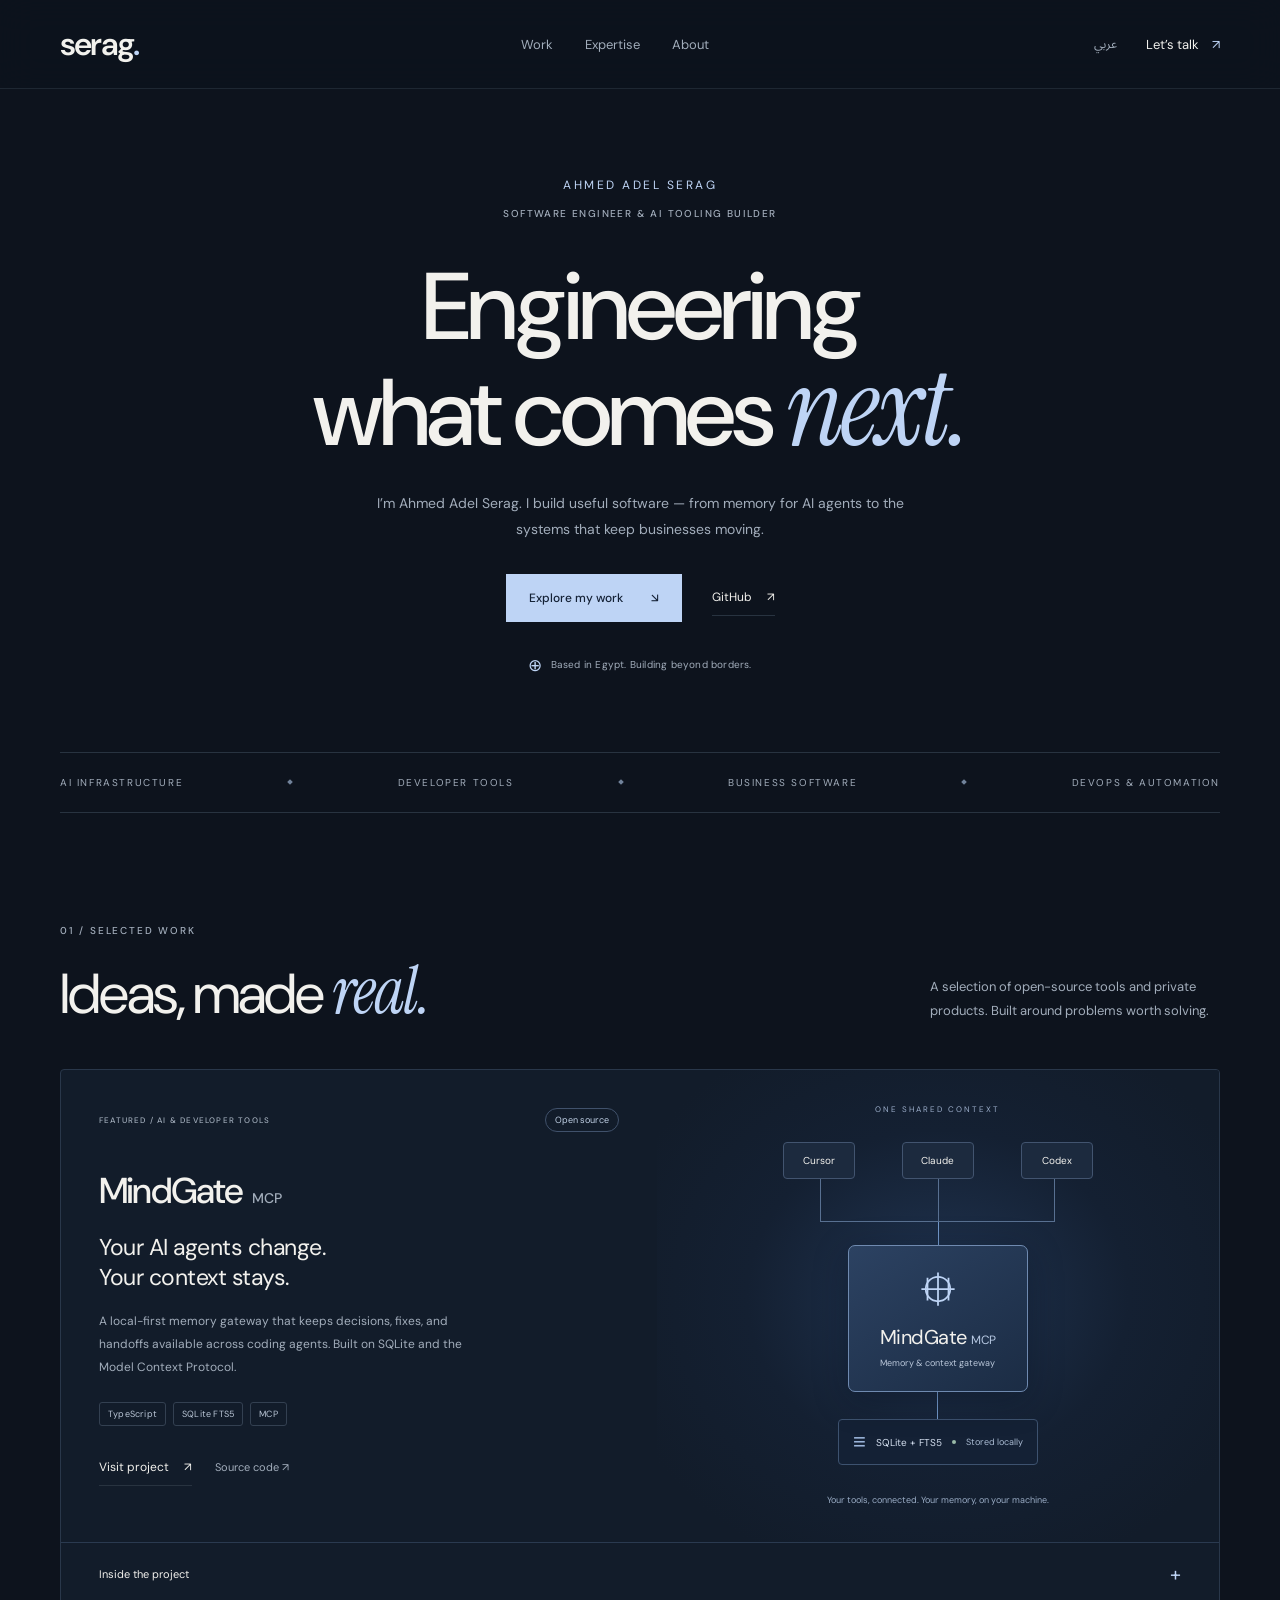
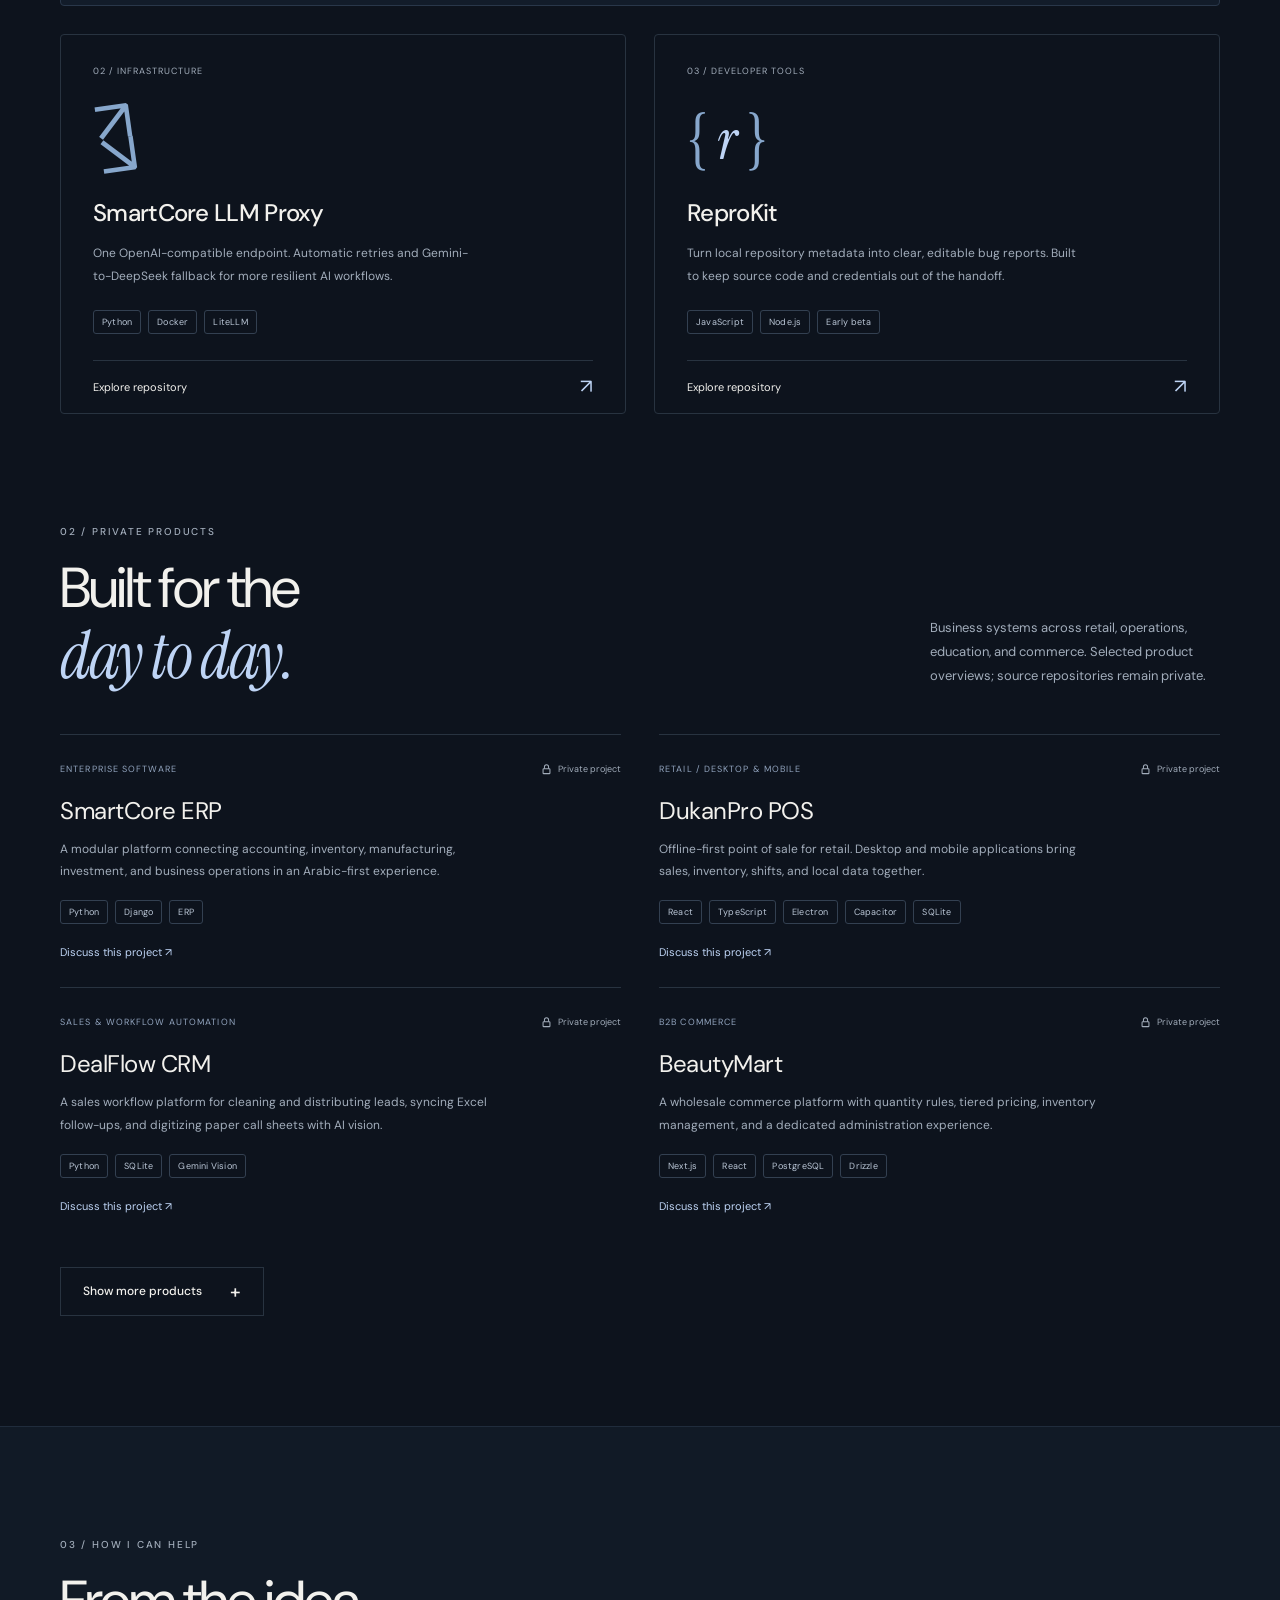
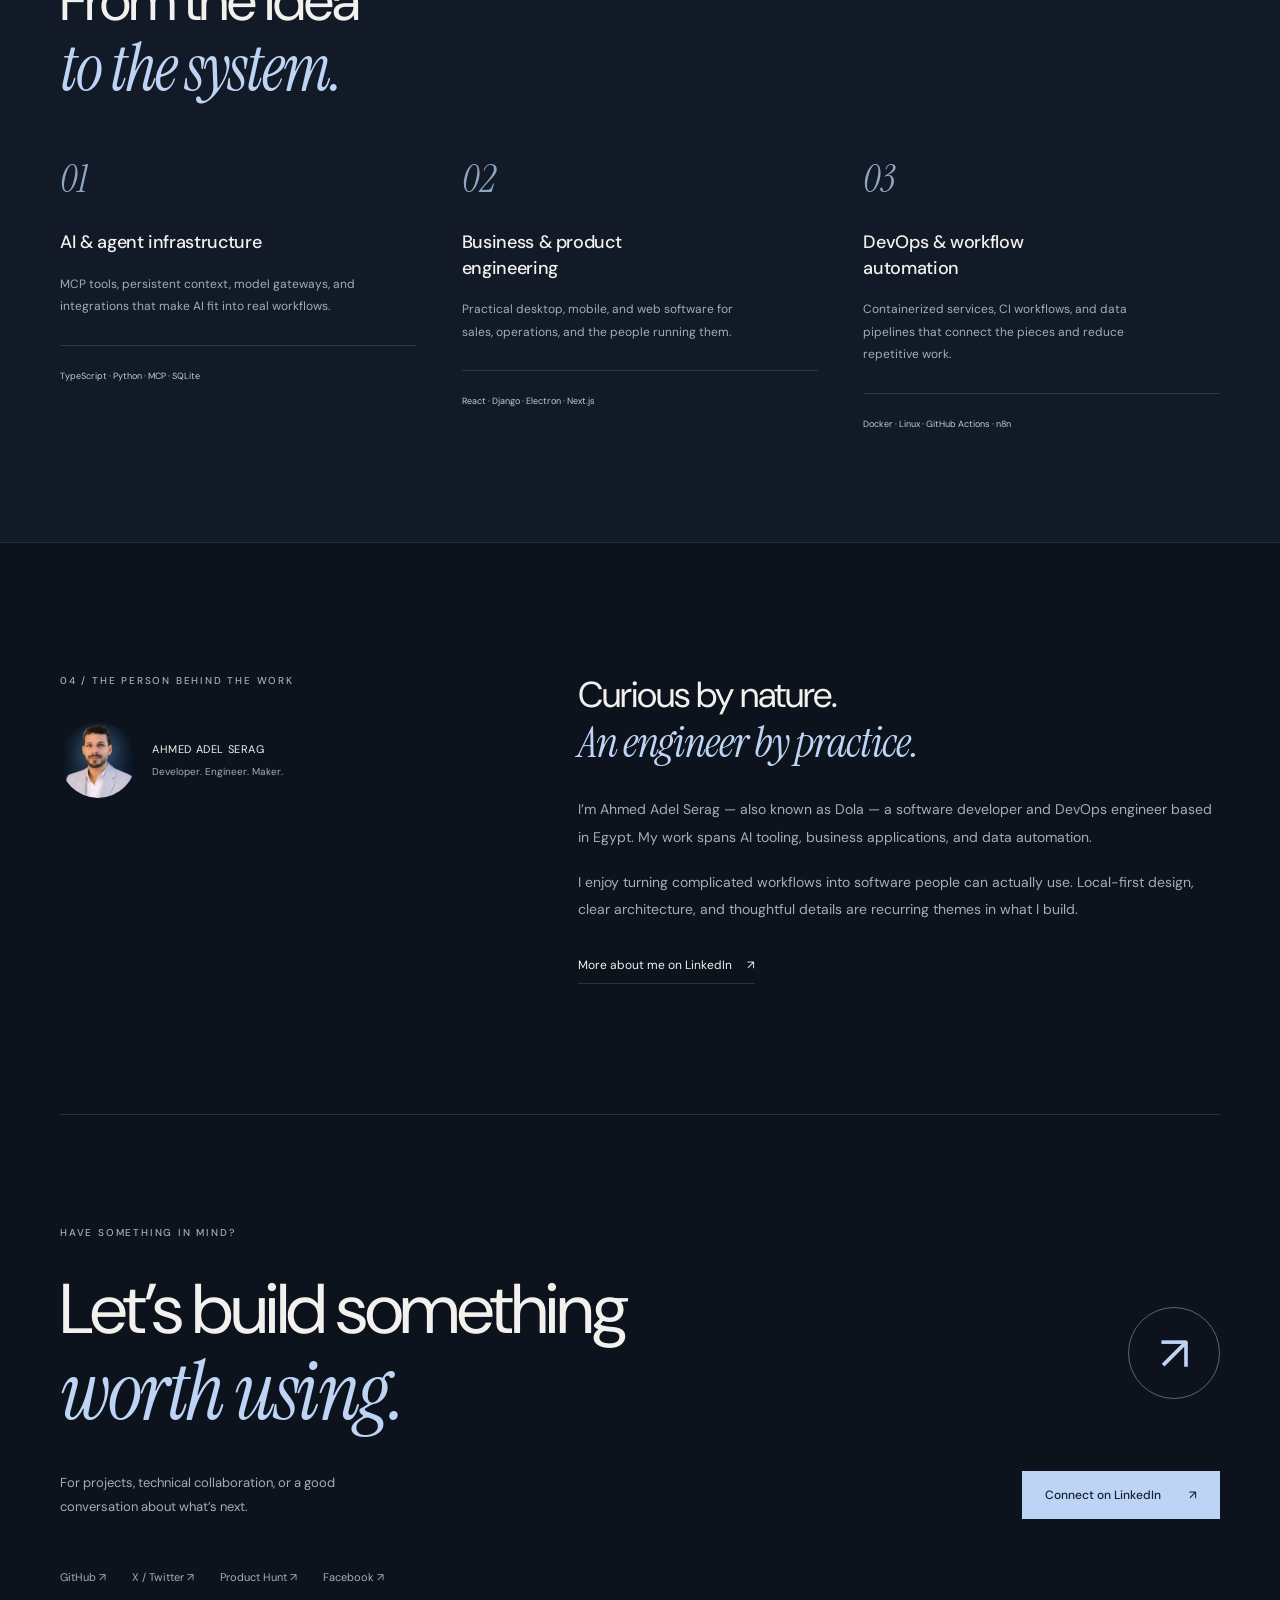
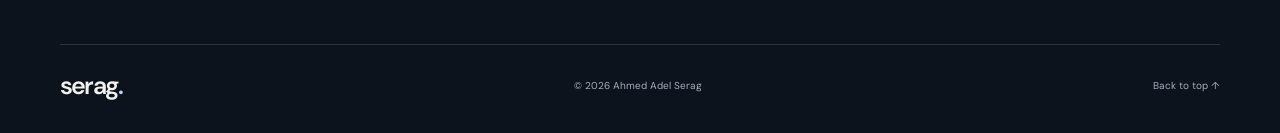
==== commit 257bea74: "Focus portfolio introduction on work and move portrait to about" ====
--- a/index.html
+++ b/index.html
@@ -18,7 +18,7 @@
   <link rel="preconnect" href="https://fonts.googleapis.com">
   <link rel="preconnect" href="https://fonts.gstatic.com" crossorigin>
   <link href="https://fonts.googleapis.com/css2?family=DM+Sans:wght@400;500;600;700&family=Instrument+Serif:ital@0;1&family=Noto+Sans+Arabic:wght@400;500;600;700&display=swap" rel="stylesheet">
-  <link rel="stylesheet" href="styles.css">
+  <link rel="stylesheet" href="styles.css?v=studio-3">
   <script src="script.js" defer></script>
 </head>
 <body>
@@ -33,8 +33,7 @@
   </header>
   <main id="main">
     <section class="hero container" id="home" aria-labelledby="hero-title">
-      <div class="hero-copy"><p class="eyebrow"><span class="small-line"></span><span data-i18n="heroRole">SOFTWARE ENGINEER & AI TOOLING BUILDER</span></p><h1 id="hero-title"><span data-i18n="heroOne">Engineering</span><br><span data-i18n="heroTwo">what comes</span><br><em data-i18n="heroThree">next.</em></h1><p class="hero-description" data-i18n="heroDescription">I’m Ahmed Adel Serag. I build useful software — from memory for AI agents to the systems that keep businesses moving.</p><div class="hero-actions"><a class="button primary" href="#work"><span data-i18n="explore">Explore my work</span><span aria-hidden="true">↘</span></a><a class="text-link" href="https://github.com/aaserag1" target="_blank" rel="noopener noreferrer">GitHub <span aria-hidden="true">↗</span></a></div><div class="hero-location"><span class="location-mark" aria-hidden="true">⊕</span><span data-i18n="location">Based in Egypt. Building beyond borders.</span></div></div>
-      <figure class="hero-portrait"><div class="portrait-image"><img src="assets/ahmed-serag.jpg" width="1254" height="1254" alt="Ahmed Adel Serag wearing a light gray blazer" data-i18n-alt="portraitAlt" fetchpriority="high"></div><figcaption><span data-i18n="name">AHMED ADEL SERAG</span><span data-i18n="portraitCaption">Developer. Engineer. Maker.</span></figcaption><span class="portrait-coordinate" aria-hidden="true">A/S — 01</span></figure>
+      <div class="hero-copy"><p class="hero-name" data-i18n="name">AHMED ADEL SERAG</p><p class="eyebrow"><span data-i18n="heroRole">SOFTWARE ENGINEER & AI TOOLING BUILDER</span></p><h1 id="hero-title"><span class="hero-title-line" data-i18n="heroOne">Engineering</span><span class="hero-title-line"><span data-i18n="heroTwo">what comes</span> <em data-i18n="heroThree">next.</em></span></h1><p class="hero-description" data-i18n="heroDescription">I’m Ahmed Adel Serag. I build useful software — from memory for AI agents to the systems that keep businesses moving.</p><div class="hero-actions"><a class="button primary" href="#work"><span data-i18n="explore">Explore my work</span><span aria-hidden="true">↘</span></a><a class="text-link" href="https://github.com/aaserag1" target="_blank" rel="noopener noreferrer">GitHub <span aria-hidden="true">↗</span></a></div><div class="hero-location"><span class="location-mark" aria-hidden="true">⊕</span><span data-i18n="location">Based in Egypt. Building beyond borders.</span></div></div>
     </section>
     <div class="focus-strip container" aria-label="Areas of focus" data-i18n-aria="focusAreas"><span data-i18n="focusAi">AI INFRASTRUCTURE</span><i aria-hidden="true"></i><span data-i18n="focusTools">DEVELOPER TOOLS</span><i aria-hidden="true"></i><span data-i18n="focusBusiness">BUSINESS SOFTWARE</span><i aria-hidden="true"></i><span data-i18n="focusOps">DEVOPS & AUTOMATION</span></div>
     <section class="work-section container section-space" id="work" aria-labelledby="work-title">
@@ -48,7 +47,7 @@
     </section>
     <section class="commercial-section container section-space" id="products" aria-labelledby="products-title"><div class="section-heading"><div><p class="eyebrow" data-i18n="privateLabel">02 / PRIVATE PRODUCTS</p><h2 id="products-title"><span data-i18n="productsTitle">Built for the</span><br><em data-i18n="productsEm">day to day.</em></h2></div><p class="section-intro" data-i18n="productsIntro">Business systems across retail, operations, education, and commerce. Selected product overviews; source repositories remain private.</p></div><div id="private-projects" class="private-projects"></div><button id="more-projects" class="button secondary more-projects" aria-expanded="false" aria-controls="additional-projects" type="button"><span data-i18n="moreProjects">Show more products</span><span class="more-sign" aria-hidden="true">+</span></button><div id="additional-projects" class="private-projects additional-projects" hidden></div></section>
     <section class="expertise-section section-space" id="expertise" aria-labelledby="expertise-title"><div class="container"><div class="section-heading"><div><p class="eyebrow" data-i18n="expertiseLabel">03 / HOW I CAN HELP</p><h2 id="expertise-title"><span data-i18n="expertiseTitle">From the idea</span><br><em data-i18n="expertiseEm">to the system.</em></h2></div></div><div class="expertise-grid"><article><span class="expertise-index">01</span><h3 data-i18n="aiTitle">AI & agent infrastructure</h3><p data-i18n="aiText">MCP tools, persistent context, model gateways, and integrations that make AI fit into real workflows.</p><div class="expertise-stack">TypeScript · Python · MCP · SQLite</div></article><article><span class="expertise-index">02</span><h3 data-i18n="businessTitle">Business & product engineering</h3><p data-i18n="businessText">Practical desktop, mobile, and web software for sales, operations, and the people running them.</p><div class="expertise-stack">React · Django · Electron · Next.js</div></article><article><span class="expertise-index">03</span><h3 data-i18n="opsTitle">DevOps & workflow automation</h3><p data-i18n="opsText">Containerized services, CI workflows, and data pipelines that connect the pieces and reduce repetitive work.</p><div class="expertise-stack">Docker · Linux · GitHub Actions · n8n</div></article></div></div></section>
-    <section class="about-section container section-space" id="about" aria-labelledby="about-title"><div class="about-label"><p class="eyebrow" data-i18n="aboutLabel">04 / THE PERSON BEHIND THE WORK</p><div class="about-monogram" aria-hidden="true">a<span>s.</span></div></div><div class="about-copy"><h2 id="about-title"><span data-i18n="aboutTitle">Curious by nature.</span><br><em data-i18n="aboutEm">An engineer by practice.</em></h2><p data-i18n="aboutText">I’m Ahmed Adel Serag — also known as Dola — a software developer and DevOps engineer based in Egypt. My work spans AI tooling, business applications, and data automation.</p><p data-i18n="aboutTextTwo">I enjoy turning complicated workflows into software people can actually use. Local-first design, clear architecture, and thoughtful details are recurring themes in what I build.</p><a class="text-link" href="https://www.linkedin.com/in/aaserag/" target="_blank" rel="noopener noreferrer"><span data-i18n="moreAbout">More about me on LinkedIn</span> ↗</a></div></section>
+    <section class="about-section container section-space" id="about" aria-labelledby="about-title"><div class="about-label"><p class="eyebrow" data-i18n="aboutLabel">04 / THE PERSON BEHIND THE WORK</p><div class="about-person"><img src="assets/ahmed-serag.jpg" width="76" height="76" alt="Ahmed Adel Serag wearing a light gray blazer" data-i18n-alt="portraitAlt" loading="lazy"><div><p class="about-name" data-i18n="name">AHMED ADEL SERAG</p><p class="about-role" data-i18n="portraitCaption">Developer. Engineer. Maker.</p></div></div></div><div class="about-copy"><h2 id="about-title"><span data-i18n="aboutTitle">Curious by nature.</span><br><em data-i18n="aboutEm">An engineer by practice.</em></h2><p data-i18n="aboutText">I’m Ahmed Adel Serag — also known as Dola — a software developer and DevOps engineer based in Egypt. My work spans AI tooling, business applications, and data automation.</p><p data-i18n="aboutTextTwo">I enjoy turning complicated workflows into software people can actually use. Local-first design, clear architecture, and thoughtful details are recurring themes in what I build.</p><a class="text-link" href="https://www.linkedin.com/in/aaserag/" target="_blank" rel="noopener noreferrer"><span data-i18n="moreAbout">More about me on LinkedIn</span> ↗</a></div></section>
     <section class="contact-section container section-space" id="contact" aria-labelledby="contact-title"><p class="eyebrow" data-i18n="contactLabel">HAVE SOMETHING IN MIND?</p><div class="contact-heading"><h2 id="contact-title"><span data-i18n="contactTitle">Let’s build something</span><br><em data-i18n="contactEm">worth using.</em></h2><a href="https://www.linkedin.com/in/aaserag/" target="_blank" rel="noopener noreferrer" class="contact-arrow" aria-label="Connect with Ahmed on LinkedIn" data-i18n-aria="contactLinkedin">↗</a></div><div class="contact-bottom"><p data-i18n="contactText">For projects, technical collaboration, or a good conversation about what’s next.</p><a class="button primary" href="https://www.linkedin.com/in/aaserag/" target="_blank" rel="noopener noreferrer"><span data-i18n="connectLinkedin">Connect on LinkedIn</span> ↗</a></div><div class="social-links"><a href="https://github.com/aaserag1" target="_blank" rel="noopener noreferrer">GitHub ↗</a><a href="https://x.com/ahmedadel790146" target="_blank" rel="noopener noreferrer">X / Twitter ↗</a><a href="https://www.producthunt.com/posts/mindgate-mcp" target="_blank" rel="noopener noreferrer">Product Hunt ↗</a><a href="https://www.facebook.com/aaserag0" target="_blank" rel="noopener noreferrer">Facebook ↗</a></div></section>
   </main>
   <footer class="site-footer container"><a class="wordmark" href="#home" aria-label="Back to top" data-i18n-aria="backTop">serag<span>.</span></a><p>© <span id="year">2026</span> <span data-i18n="footerName">Ahmed Adel Serag</span></p><a href="#home" class="back-top"><span data-i18n="backTop">Back to top</span> ↑</a></footer>
--- a/styles.css
+++ b/styles.css
@@ -9,4 +9,20 @@
 @media(max-width:760px){html{scroll-padding-top:90px}.container{width:calc(100% - 44px)}.header-inner{height:72px;gap:18px}.wordmark{font-size:29px}.desktop-nav{display:none}.header-actions{gap:20px}.header-contact{font-size:11px}.language{font-size:11px}.menu-toggle{display:flex}.hero{grid-template-columns:1fr;gap:30px;padding-block:42px 36px}.hero-copy>.eyebrow{font-size:8px;letter-spacing:1px}h1{font-size:clamp(62px,12.5vw,86px);margin:24px 0;letter-spacing:-3px}.hero-description{font-size:14px;max-width:440px}.hero-actions{margin-top:27px}.hero-location{margin-top:27px;font-size:9px}.hero-portrait{width:min(100%,430px);justify-self:center;margin-top:0;padding-top:0}.portrait-coordinate{top:0}.hero-portrait figcaption{font-size:8px}.hero-portrait figcaption>span:last-child{font-size:9px}.focus-strip{display:grid;grid-template-columns:1fr 1fr;gap:18px 10px;font-size:8px;letter-spacing:1px;padding-block:22px}.focus-strip i{display:none}.section-space{padding-block:65px}.section-heading{display:block;margin-bottom:30px}.section-heading h2{font-size:43px;margin-top:13px}.section-intro{max-width:400px;font-size:12px;margin-top:23px}.featured-project{grid-template-columns:1fr}.feature-story{padding:27px 24px}.project-meta .eyebrow{font-size:7px;letter-spacing:1px}.status{font-size:8px}.feature-story h3{font-size:34px;margin-top:26px}.feature-lead{font-size:25px}.project-description{font-size:12px}.memory-diagram{padding:30px 24px 32px;min-height:405px}.agent-nodes{max-width:300px}.agent-nodes span{min-width:72px;font-size:10px}.diagram-trunk{max-width:230px}.case-study summary{padding:17px 24px}.case-study-grid{grid-template-columns:1fr;padding:10px 24px 27px;gap:24px}.case-study-grid p{margin-top:7px}.open-projects{grid-template-columns:1fr;gap:20px;margin-top:20px}.project-small{padding:26px 24px 0}.project-small h3{font-size:25px}.project-symbol{margin-top:25px}.commercial-section{padding-top:0}.private-projects{grid-template-columns:1fr}.private-project{padding:26px 0}.private-project h3{font-size:25px}.private-project>p{font-size:12px}.private-project>a{padding-top:20px}.expertise-grid{grid-template-columns:1fr;gap:35px}.expertise-grid article{display:grid;grid-template-columns:37px 1fr;column-gap:18px}.expertise-index{font-size:31px;grid-row:1/4}.expertise-grid h3{margin-top:3px;max-width:none;font-size:19px}.expertise-grid p{margin-top:10px;max-width:none}.expertise-stack{margin-top:20px;padding-top:14px}.about-section{grid-template-columns:1fr;gap:30px}.about-monogram{display:none}.about-copy h2{font-size:34px}.about-copy p{font-size:13px}.contact-heading{margin-top:25px;gap:10px}.contact-heading h2{font-size:39px;letter-spacing:-1.3px}.contact-arrow{width:55px;height:55px;font-size:30px}.contact-bottom{align-items:flex-start;flex-direction:column;margin-top:25px;gap:23px}.contact-bottom p{font-size:12px}.social-links{gap:21px;font-size:10px;margin-top:35px}.site-footer{padding-block:25px;flex-wrap:wrap}.site-footer p{font-size:8px}.back-top{font-size:9px}html[lang=ar] h1{font-size:clamp(48px,9.4vw,70px);line-height:1.5;margin-block:12px 17px}html[lang=ar] .section-heading h2{font-size:35px}html[lang=ar] .contact-heading h2{font-size:29px}html[lang=ar] .about-copy h2{font-size:27px}html[lang=ar] .hero-description{font-size:13px}html[lang=ar] .hero-portrait{margin-top:0}html[lang=ar] .expertise-grid h3{font-size:17px}}
 @media(max-width:370px){.header-contact{display:none}.header-actions{gap:18px}.container{width:calc(100% - 36px)}h1{font-size:58px}.hero-actions{gap:20px}.feature-story{padding-inline:20px}.project-meta{gap:10px}.storage-node{gap:7px;padding:10px;font-size:9px}.storage-node small{font-size:8px}.contact-heading h2{font-size:34px}.contact-arrow{width:44px;height:44px;font-size:25px}html[lang=ar] .contact-heading h2{font-size:25px}}
 .feature-lead{white-space:pre-line}html[lang=ar] .private-project h3{text-align:right;width:100%}
+.hero{display:block;padding-block:88px 76px}
+.hero-copy{max-width:940px;margin-inline:auto;text-align:center;padding-top:0}
+.hero-name{font-size:12px;letter-spacing:2.5px;color:var(--accent)}
+.hero-copy>.eyebrow{justify-content:center;margin-top:13px;font-size:10px}
+.hero h1{font-size:clamp(64px,7.4vw,100px);line-height:1.12;letter-spacing:-4px;margin-block:32px 25px}
+.hero-title-line{display:block}
+.hero-description{max-width:530px;margin-inline:auto;font-size:14px}
+.hero-actions,.hero-location{justify-content:center}
+.hero-location{margin-top:32px}
+.about-person{display:flex;align-items:center;gap:16px;margin-top:33px}
+.about-person img{width:76px;height:76px;object-fit:cover;object-position:center 30%;border-radius:50%;flex-shrink:0}
+.about-name{font-size:11px;letter-spacing:.6px;line-height:1.7}
+.about-role{font-size:10px;color:var(--muted);margin-top:5px;line-height:1.8}
+html[lang=ar] .hero h1{font-size:clamp(50px,5.6vw,76px);line-height:1.55;letter-spacing:-1.5px;margin-block:24px}
+html[lang=ar] .hero-name{letter-spacing:0;font-size:15px}
+@media(max-width:760px){.hero{padding-block:55px 48px}.hero h1{font-size:clamp(48px,9.5vw,70px);letter-spacing:-2px;margin-block:27px 23px}.hero-copy>.eyebrow{font-size:9px;line-height:1.9}.hero-name{font-size:10px}.hero-description{font-size:13px;max-width:440px}.hero-actions{gap:24px}.about-person{margin-top:22px}html[lang=ar] .hero h1{font-size:clamp(35px,7.5vw,54px);letter-spacing:-1px;line-height:1.65}}
 @media(prefers-reduced-motion:reduce){html{scroll-behavior:auto}*,*:before,*:after{transition:none!important;animation:none!important}}
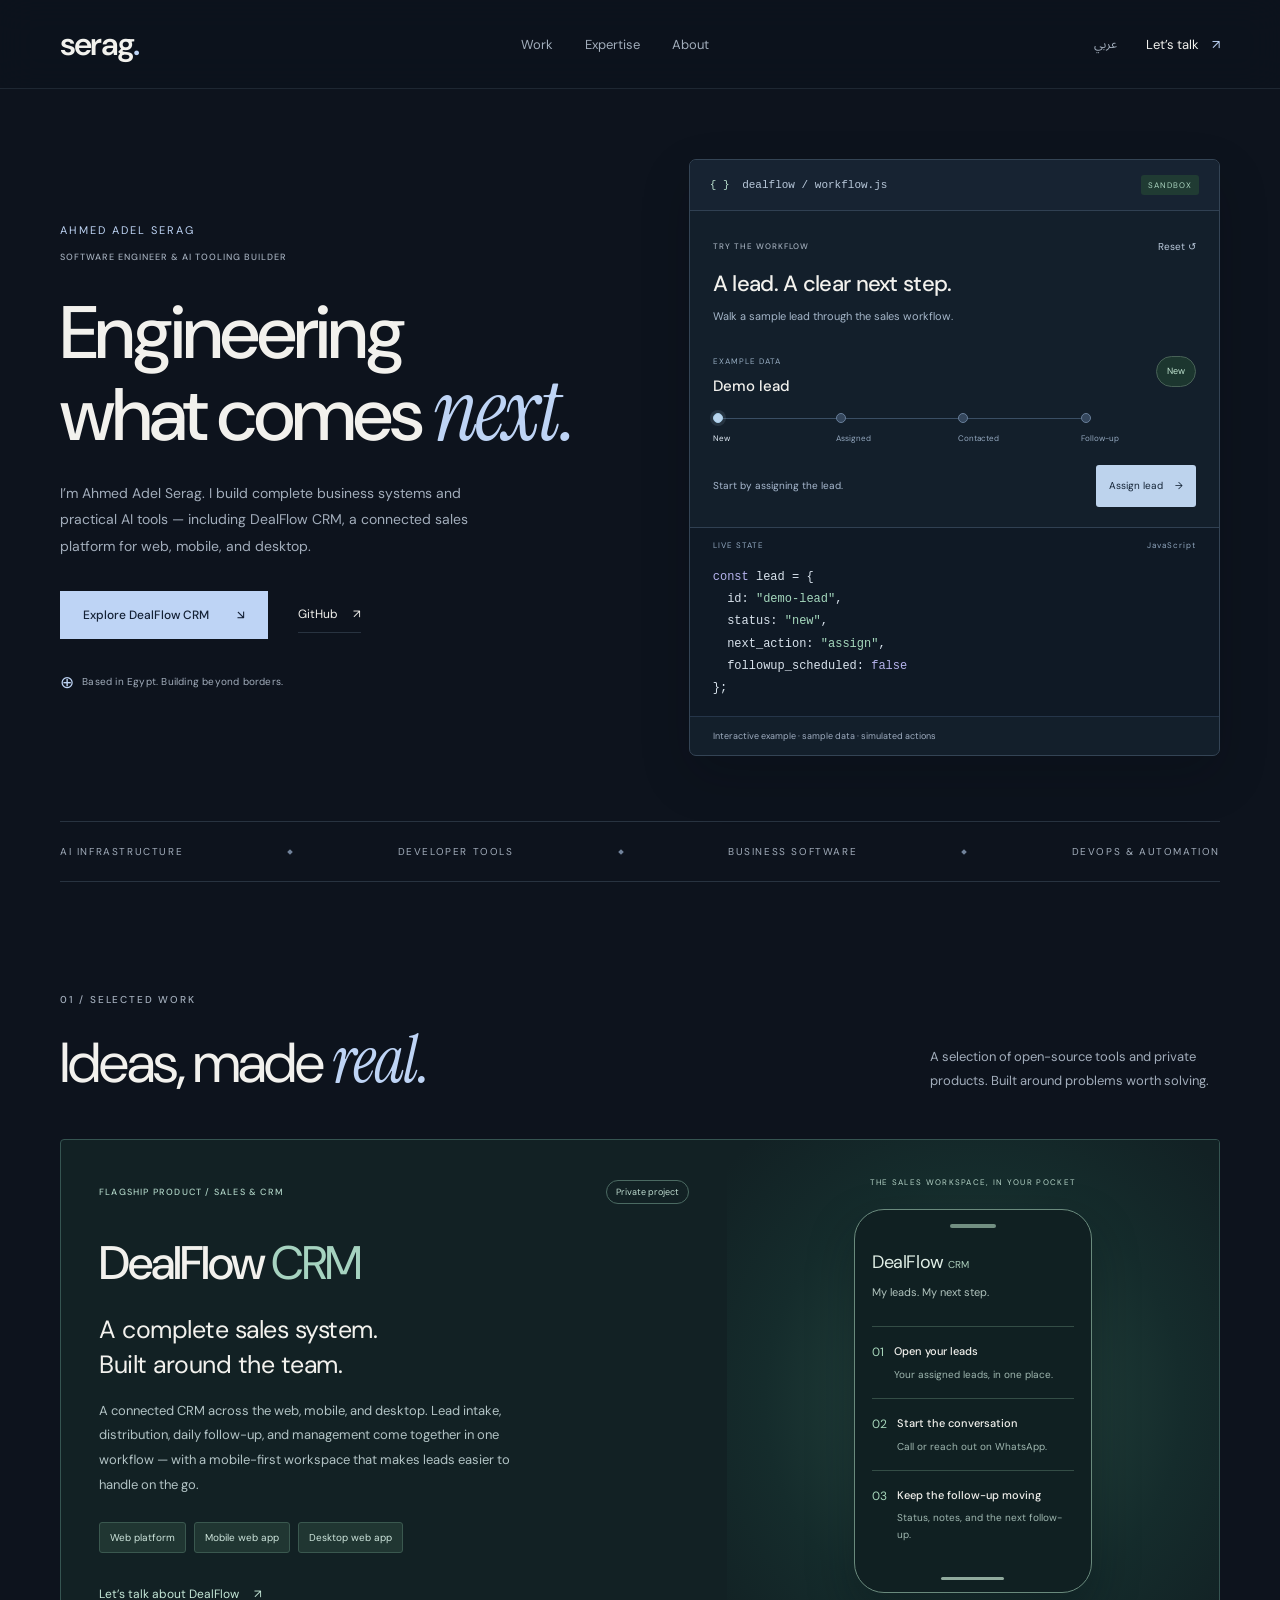
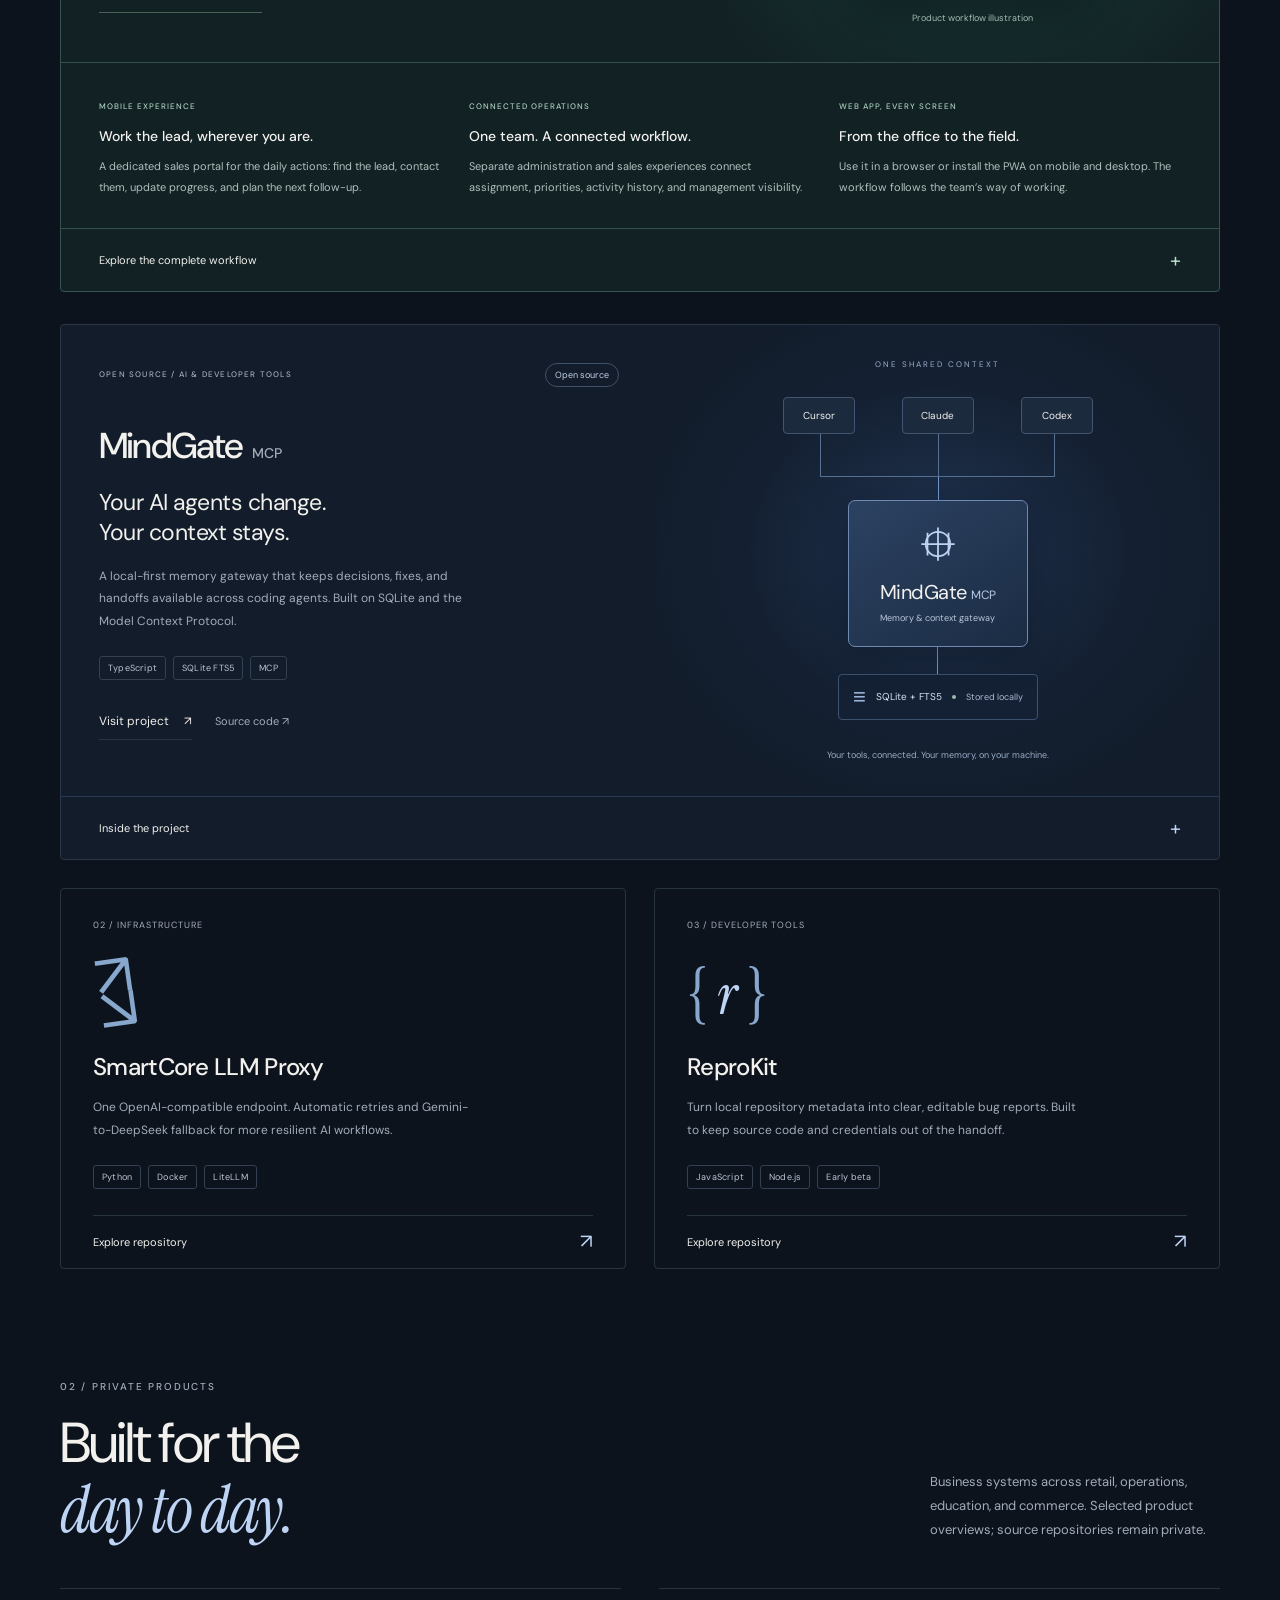
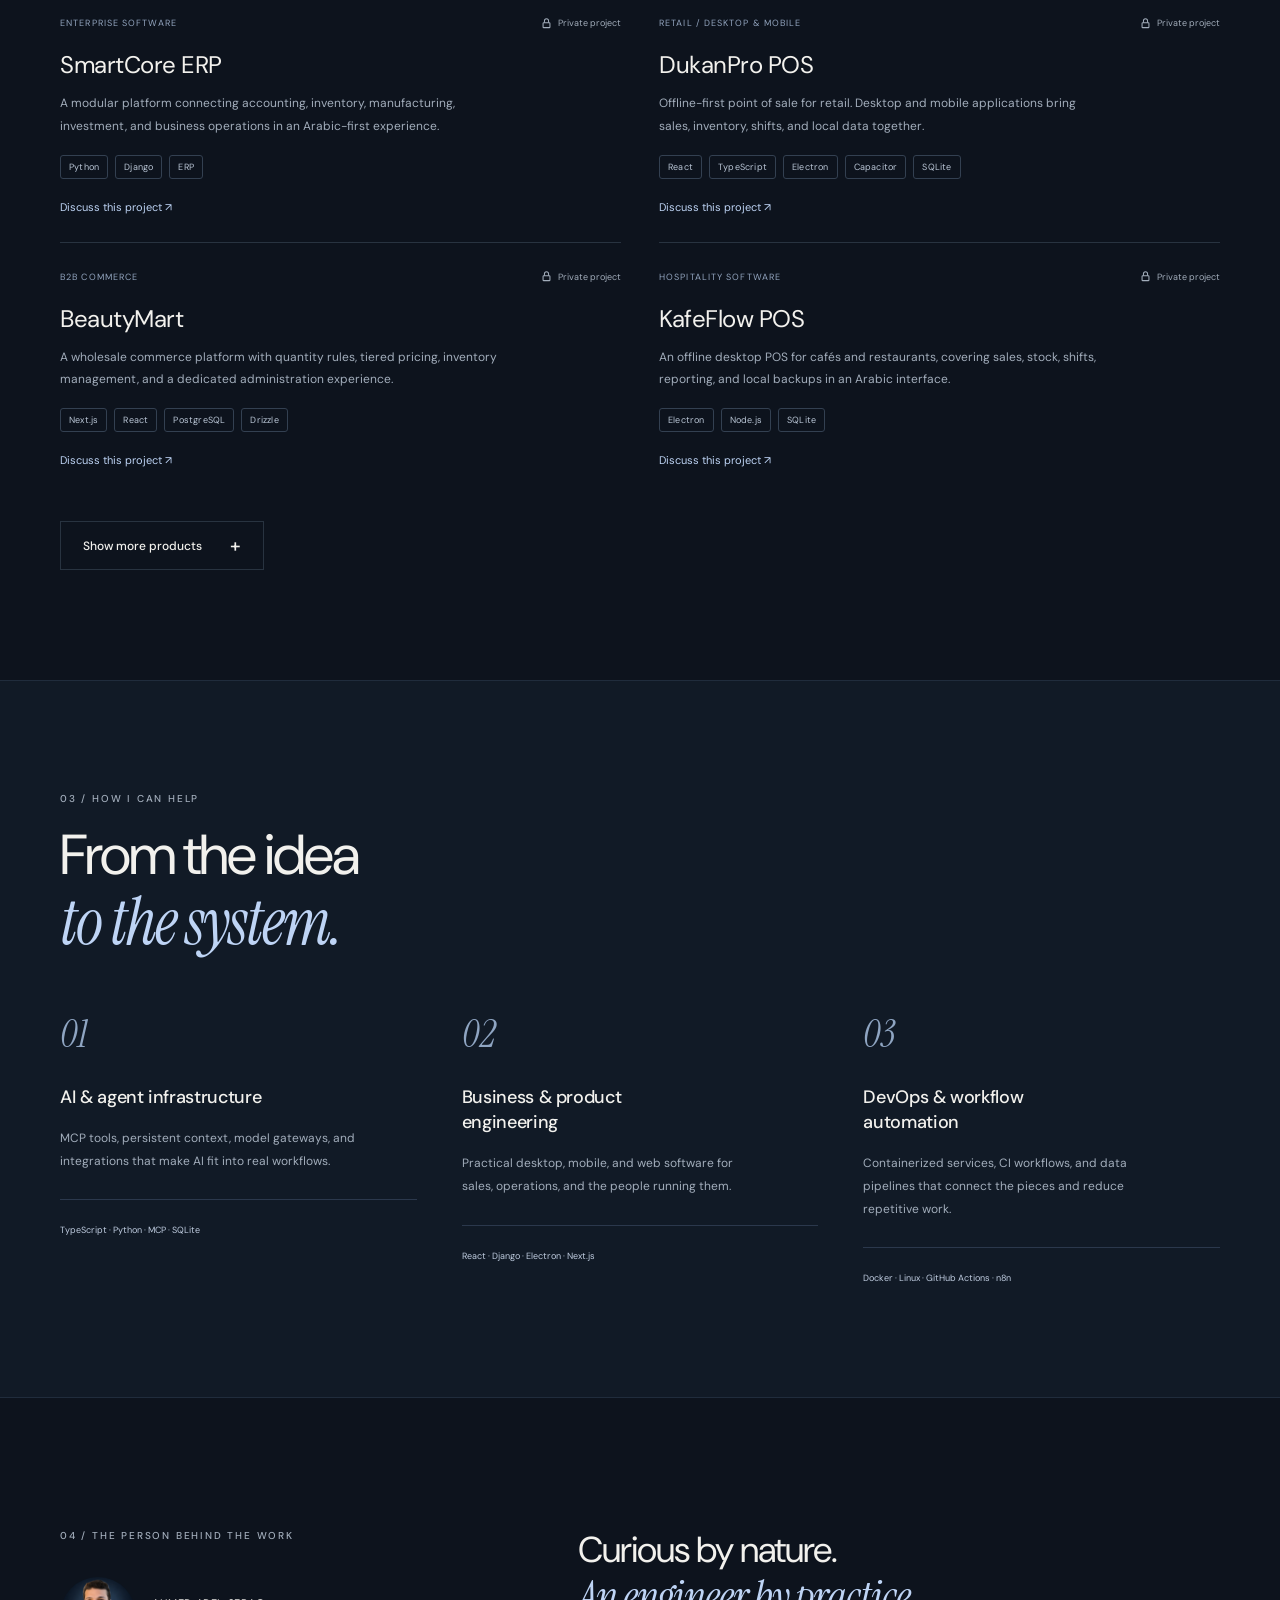
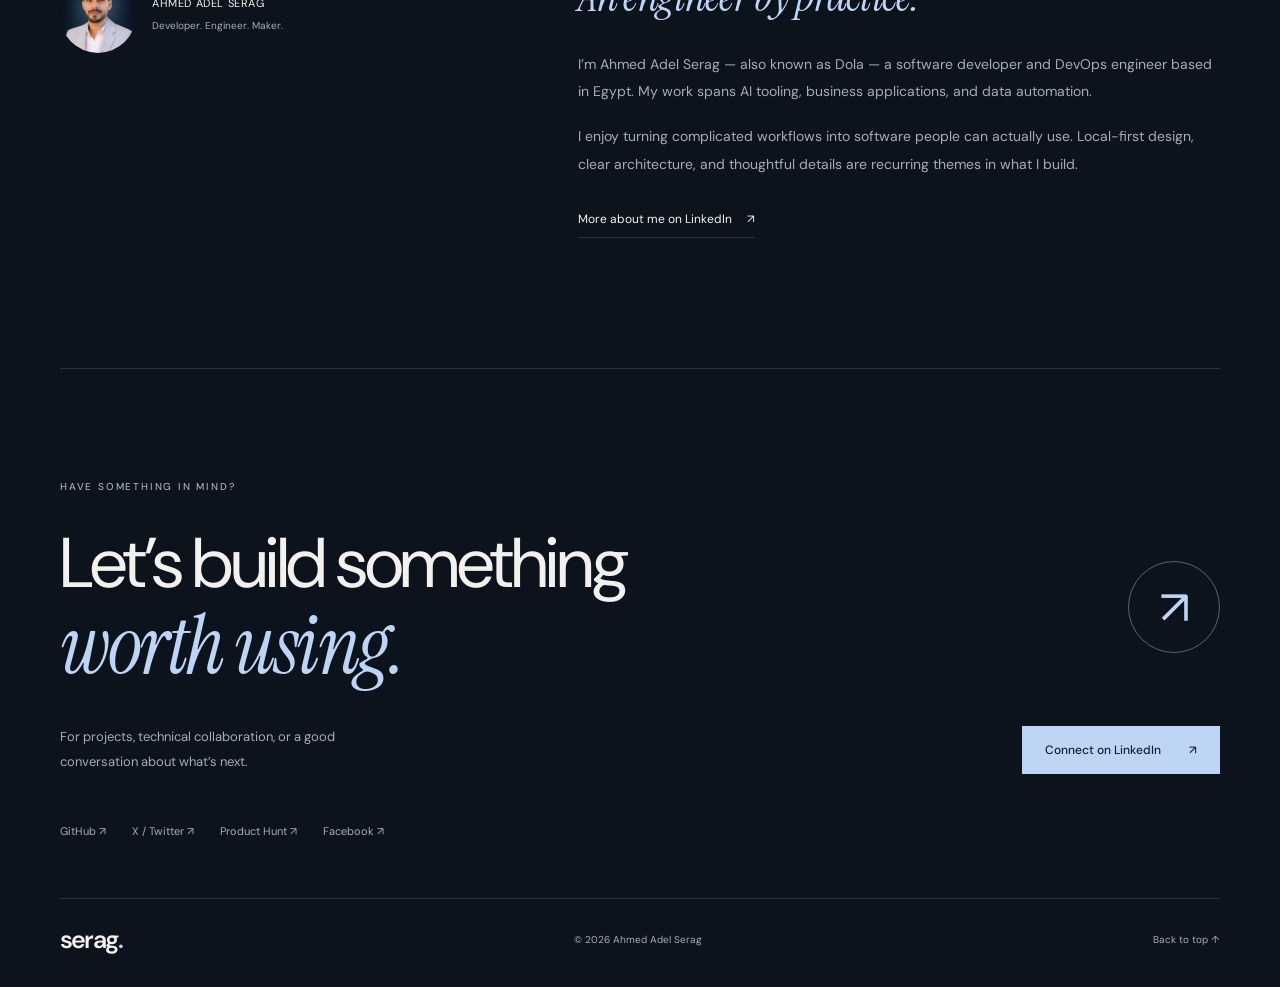
==== commit 6d0373df: "Feature DealFlow CRM and add an interactive workflow sandbox" ====
--- a/index.html
+++ b/index.html
@@ -4,7 +4,7 @@
   <meta charset="utf-8">
   <meta name="viewport" content="width=device-width, initial-scale=1">
   <title>Ahmed Adel Serag — Software Engineer & AI Tooling Builder</title>
-  <meta name="description" content="Ahmed Adel Serag builds AI infrastructure, developer tools, and business software. Explore MindGate MCP, SmartCore ERP, DukanPro, and selected projects.">
+  <meta name="description" content="Ahmed Adel Serag builds complete business systems and AI tools. Explore DealFlow CRM: a connected sales platform for web, mobile, and desktop, alongside MindGate MCP and selected products.">
   <meta name="theme-color" content="#0d131d">
   <link rel="canonical" href="https://aaserag1.github.io/">
   <meta property="og:type" content="website">
@@ -18,8 +18,8 @@
   <link rel="preconnect" href="https://fonts.googleapis.com">
   <link rel="preconnect" href="https://fonts.gstatic.com" crossorigin>
   <link href="https://fonts.googleapis.com/css2?family=DM+Sans:wght@400;500;600;700&family=Instrument+Serif:ital@0;1&family=Noto+Sans+Arabic:wght@400;500;600;700&display=swap" rel="stylesheet">
-  <link rel="stylesheet" href="styles.css?v=studio-3">
-  <script src="script.js" defer></script>
+  <link rel="stylesheet" href="styles.css?v=dealflow-1">
+  <script src="script.js?v=dealflow-1" defer></script>
 </head>
 <body>
   <a class="skip-link" href="#main" data-i18n="skip">Skip to content</a>
@@ -33,13 +33,29 @@
   </header>
   <main id="main">
     <section class="hero container" id="home" aria-labelledby="hero-title">
-      <div class="hero-copy"><p class="hero-name" data-i18n="name">AHMED ADEL SERAG</p><p class="eyebrow"><span data-i18n="heroRole">SOFTWARE ENGINEER & AI TOOLING BUILDER</span></p><h1 id="hero-title"><span class="hero-title-line" data-i18n="heroOne">Engineering</span><span class="hero-title-line"><span data-i18n="heroTwo">what comes</span> <em data-i18n="heroThree">next.</em></span></h1><p class="hero-description" data-i18n="heroDescription">I’m Ahmed Adel Serag. I build useful software — from memory for AI agents to the systems that keep businesses moving.</p><div class="hero-actions"><a class="button primary" href="#work"><span data-i18n="explore">Explore my work</span><span aria-hidden="true">↘</span></a><a class="text-link" href="https://github.com/aaserag1" target="_blank" rel="noopener noreferrer">GitHub <span aria-hidden="true">↗</span></a></div><div class="hero-location"><span class="location-mark" aria-hidden="true">⊕</span><span data-i18n="location">Based in Egypt. Building beyond borders.</span></div></div>
+      <div class="hero-copy"><p class="hero-name" data-i18n="name">AHMED ADEL SERAG</p><p class="eyebrow"><span data-i18n="heroRole">SOFTWARE ENGINEER & AI TOOLING BUILDER</span></p><h1 id="hero-title"><span class="hero-title-line" data-i18n="heroOne">Engineering</span><span class="hero-title-line"><span data-i18n="heroTwo">what comes</span> <em data-i18n="heroThree">next.</em></span></h1><p class="hero-description" data-i18n="heroDescription">I’m Ahmed Adel Serag. I build complete business systems and practical AI tools — including DealFlow CRM, a connected sales platform for web, mobile, and desktop.</p><div class="hero-actions"><a class="button primary" href="#dealflow"><span data-i18n="exploreDealflow">Explore DealFlow CRM</span><span aria-hidden="true">↘</span></a><a class="text-link" href="https://github.com/aaserag1" target="_blank" rel="noopener noreferrer">GitHub <span aria-hidden="true">↗</span></a></div><div class="hero-location"><span class="location-mark" aria-hidden="true">⊕</span><span data-i18n="location">Based in Egypt. Building beyond borders.</span></div></div>
+      <aside class="hero-demo" aria-label="DealFlow interactive workflow demo" data-i18n-aria="demoAria">
+        <div class="demo-chrome"><span class="demo-file"><span aria-hidden="true">{ }</span> dealflow / workflow.js</span><span class="demo-live" data-i18n="demoBadge">SANDBOX</span></div>
+        <div class="demo-content"><div class="demo-heading"><p class="eyebrow" data-i18n="demoEyebrow">TRY THE WORKFLOW</p><button type="button" class="demo-reset" id="demo-reset" data-i18n="demoReset">Reset ↺</button></div><h2 data-i18n="demoTitle">A lead. A clear next step.</h2><p class="demo-intro" data-i18n="demoIntro">Walk a sample lead through the sales workflow.</p><div class="demo-lead"><div><span class="demo-sample" data-i18n="demoSample">EXAMPLE DATA</span><h3 data-i18n="demoLeadName">Demo lead</h3></div><span class="demo-status" id="demo-status" role="status" aria-live="polite">New</span></div><ol class="demo-stages" aria-label="Lead workflow stages" data-i18n-aria="demoStages"><li><span class="demo-stage-dot" aria-hidden="true"></span><span data-i18n="demoStageNew">New</span></li><li><span class="demo-stage-dot" aria-hidden="true"></span><span data-i18n="demoStageAssigned">Assigned</span></li><li><span class="demo-stage-dot" aria-hidden="true"></span><span data-i18n="demoStageContacted">Contacted</span></li><li><span class="demo-stage-dot" aria-hidden="true"></span><span data-i18n="demoStageFollowup">Follow-up</span></li></ol><div class="demo-action-row"><p id="demo-hint">Start by assigning the lead.</p><button class="demo-run" id="demo-run" type="button"><span id="demo-action-label">Assign lead</span><span aria-hidden="true">→</span></button></div></div>
+        <div class="demo-code-heading"><span data-i18n="demoCodeLabel">LIVE STATE</span><span>JavaScript</span></div><pre class="demo-code" dir="ltr"><code id="demo-code">const lead = {
+  id: "demo-lead",
+  status: "new",
+  next_action: "assign",
+  followup_scheduled: false
+};</code></pre><p class="demo-footnote" data-i18n="demoFootnote">Interactive example · sample data · simulated actions</p>
+      </aside>
     </section>
     <div class="focus-strip container" aria-label="Areas of focus" data-i18n-aria="focusAreas"><span data-i18n="focusAi">AI INFRASTRUCTURE</span><i aria-hidden="true"></i><span data-i18n="focusTools">DEVELOPER TOOLS</span><i aria-hidden="true"></i><span data-i18n="focusBusiness">BUSINESS SOFTWARE</span><i aria-hidden="true"></i><span data-i18n="focusOps">DEVOPS & AUTOMATION</span></div>
     <section class="work-section container section-space" id="work" aria-labelledby="work-title">
       <div class="section-heading"><div><p class="eyebrow" data-i18n="selectedLabel">01 / SELECTED WORK</p><h2 id="work-title"><span data-i18n="workTitle">Ideas, made</span> <em data-i18n="workEm">real.</em></h2></div><p class="section-intro" data-i18n="workIntro">A selection of open-source tools and private products. Built around problems worth solving.</p></div>
+      <article class="dealflow-project" id="dealflow" aria-labelledby="dealflow-title">
+        <div class="dealflow-story"><div class="project-meta"><span class="eyebrow" data-i18n="dealflowFlagship">FLAGSHIP PRODUCT / SALES & CRM</span><span class="status" data-i18n="privateProject">Private project</span></div><h3 id="dealflow-title">DealFlow <span>CRM</span></h3><p class="dealflow-lead" data-i18n="dealflowLead">A complete sales system.<br>Built around the team.</p><p class="project-description" data-i18n="dealflowDescription">A connected CRM across the web, mobile, and desktop. Lead intake, distribution, daily follow-up, and management come together in one workflow — with a mobile-first workspace that makes leads easier to handle on the go.</p><ul class="dealflow-platforms" aria-label="Supported experiences" data-i18n-aria="dealflowPlatforms"><li data-i18n="dealflowWeb">Web platform</li><li data-i18n="dealflowMobile">Mobile web app</li><li data-i18n="dealflowDesktop">Desktop web app</li></ul><div class="project-links"><a class="text-link" href="#contact"><span data-i18n="discussDealflow">Let’s talk about DealFlow</span> ↗</a></div></div>
+        <div class="dealflow-visual" role="img" aria-label="Workflow illustration: a sales representative opens assigned leads on mobile, calls or messages the lead, then records status, notes, and the next follow-up" data-i18n-aria="dealflowVisual"><p class="diagram-label" data-i18n="dealflowMobileFirst">THE SALES WORKSPACE, IN YOUR POCKET</p><div class="dealflow-phone"><div class="phone-speaker" aria-hidden="true"></div><p class="phone-wordmark">DealFlow <span>CRM</span></p><p class="phone-heading" data-i18n="dealflowMyLeads">My leads. My next step.</p><ol class="phone-workflow"><li><span class="phone-step" aria-hidden="true">01</span><div><strong data-i18n="dealflowPhoneOne">Open your leads</strong><small data-i18n="dealflowPhoneOneText">Your assigned leads, in one place.</small></div></li><li><span class="phone-step" aria-hidden="true">02</span><div><strong data-i18n="dealflowPhoneTwo">Start the conversation</strong><small data-i18n="dealflowPhoneTwoText">Call or reach out on WhatsApp.</small></div></li><li><span class="phone-step" aria-hidden="true">03</span><div><strong data-i18n="dealflowPhoneThree">Keep the follow-up moving</strong><small data-i18n="dealflowPhoneThreeText">Status, notes, and the next follow-up.</small></div></li></ol><div class="phone-home" aria-hidden="true"></div></div><p class="dealflow-visual-note" data-i18n="dealflowIllustration">Product workflow illustration</p></div>
+        <div class="dealflow-highlights"><div><span class="eyebrow" data-i18n="dealflowMobileLabel">MOBILE EXPERIENCE</span><h4 data-i18n="dealflowMobileTitle">Work the lead, wherever you are.</h4><p data-i18n="dealflowMobileText">A dedicated sales portal for the daily actions: find the lead, contact them, update progress, and plan the next follow-up.</p></div><div><span class="eyebrow" data-i18n="dealflowTeamLabel">CONNECTED OPERATIONS</span><h4 data-i18n="dealflowTeamTitle">One team. A connected workflow.</h4><p data-i18n="dealflowTeamText">Separate administration and sales experiences connect assignment, priorities, activity history, and management visibility.</p></div><div><span class="eyebrow" data-i18n="dealflowPwaLabel">WEB APP, EVERY SCREEN</span><h4 data-i18n="dealflowPwaTitle">From the office to the field.</h4><p data-i18n="dealflowPwaText">Use it in a browser or install the PWA on mobile and desktop. The workflow follows the team’s way of working.</p></div></div>
+        <details class="case-study dealflow-case"><summary><span data-i18n="dealflowWorkflow">Explore the complete workflow</span><span class="plus" aria-hidden="true">+</span></summary><ol class="dealflow-workflow"><li><span>01</span><div><h4 data-i18n="dealflowStepOne">Bring leads into the system</h4><p data-i18n="dealflowStepOneText">Import files, normalize phone numbers, and remove duplicate or invalid entries before the team starts working.</p></div></li><li><span>02</span><div><h4 data-i18n="dealflowStepTwo">Prioritize and assign</h4><p data-i18n="dealflowStepTwoText">Organize leads by priority and distribute them through configurable team and manager allocations.</p></div></li><li><span>03</span><div><h4 data-i18n="dealflowStepThree">Follow up from mobile</h4><p data-i18n="dealflowStepThreeText">Each representative works with their assigned leads, contacts them, records notes, changes status, and sets the next follow-up.</p></div></li><li><span>04</span><div><h4 data-i18n="dealflowStepFour">Keep the full activity history</h4><p data-i18n="dealflowStepFourText">Call and follow-up records preserve the conversation’s context, with visibility into due, overdue, and upcoming work.</p></div></li><li><span>05</span><div><h4 data-i18n="dealflowStepFive">Connect digital and field workflows</h4><p data-i18n="dealflowStepFiveText">Sync follow-ups from Excel, or use AI vision to digitize handwritten notes and marked paper call sheets.</p></div></li><li><span>06</span><div><h4 data-i18n="dealflowStepSix">Give management the bigger picture</h4><p data-i18n="dealflowStepSixText">A dedicated administration portal brings team distribution, lead management, follow-up activity, and reporting together.</p></div></li></ol></details>
+      </article>
       <article class="featured-project" aria-labelledby="mindgate-title">
-        <div class="feature-story"><div class="project-meta"><span class="eyebrow" data-i18n="flagship">FEATURED / AI & DEVELOPER TOOLS</span><span class="status" data-i18n="openSource">Open source</span></div><h3 id="mindgate-title">MindGate <span>MCP</span></h3><p class="feature-lead" data-i18n="mindgateLead">Your AI agents change.<br>Your context stays.</p><p class="project-description" data-i18n="mindgateDescription">A local-first memory gateway that keeps decisions, fixes, and handoffs available across coding agents. Built on SQLite and the Model Context Protocol.</p><ul class="tags" aria-label="Technologies"><li>TypeScript</li><li>SQLite FTS5</li><li>MCP</li></ul><div class="project-links"><a class="text-link" href="https://aaserag1.github.io/mindgate-mcp/" target="_blank" rel="noopener noreferrer"><span data-i18n="visitProject">Visit project</span> ↗</a><a class="subtle-link" href="https://github.com/aaserag1/mindgate-mcp" target="_blank" rel="noopener noreferrer"><span data-i18n="sourceCode">Source code</span> ↗</a></div></div>
+        <div class="feature-story"><div class="project-meta"><span class="eyebrow" data-i18n="flagship">OPEN SOURCE / AI & DEVELOPER TOOLS</span><span class="status" data-i18n="openSource">Open source</span></div><h3 id="mindgate-title">MindGate <span>MCP</span></h3><p class="feature-lead" data-i18n="mindgateLead">Your AI agents change.<br>Your context stays.</p><p class="project-description" data-i18n="mindgateDescription">A local-first memory gateway that keeps decisions, fixes, and handoffs available across coding agents. Built on SQLite and the Model Context Protocol.</p><ul class="tags" aria-label="Technologies"><li>TypeScript</li><li>SQLite FTS5</li><li>MCP</li></ul><div class="project-links"><a class="text-link" href="https://aaserag1.github.io/mindgate-mcp/" target="_blank" rel="noopener noreferrer"><span data-i18n="visitProject">Visit project</span> ↗</a><a class="subtle-link" href="https://github.com/aaserag1/mindgate-mcp" target="_blank" rel="noopener noreferrer"><span data-i18n="sourceCode">Source code</span> ↗</a></div></div>
         <div class="memory-diagram" role="img" aria-label="Cursor, Claude, and Codex share context through MindGate MCP and a local SQLite memory store" data-i18n-aria="memoryDiagram"><span class="diagram-label" data-i18n="sharedContext">ONE SHARED CONTEXT</span><div class="agent-nodes"><span>Cursor</span><span>Claude</span><span>Codex</span></div><div class="diagram-trunk" aria-hidden="true"></div><div class="mindgate-node"><svg viewBox="0 0 48 48" fill="none" aria-hidden="true"><path d="M12 11v26M24 5v38M36 11v26M5 24h38" stroke="currentColor" stroke-width="2"/><circle cx="24" cy="24" r="14" stroke="currentColor" stroke-width="2"/></svg><span>MindGate <b>MCP</b></span><small data-i18n="memoryGateway">Memory & context gateway</small></div><div class="diagram-stem" aria-hidden="true"></div><div class="storage-node"><span class="storage-icon" aria-hidden="true">≡</span><span>SQLite + FTS5</span><span class="tiny-dot" aria-hidden="true"></span><small data-i18n="localStorage">Stored locally</small></div><div class="diagram-footnote" data-i18n="diagramFootnote">Your tools, connected. Your memory, on your machine.</div></div>
         <details class="case-study"><summary><span data-i18n="insideProject">Inside the project</span><span class="plus" aria-hidden="true">+</span></summary><div class="case-study-grid"><div><span class="eyebrow" data-i18n="theProblem">THE PROBLEM</span><p data-i18n="mindgateProblem">Switching tools or starting a new coding session often means explaining the same decisions all over again.</p></div><div><span class="eyebrow" data-i18n="theApproach">THE APPROACH</span><p data-i18n="mindgateApproach">Keep shared memory locally, retrieve it with full-text search, and turn saved decisions into workspace rules.</p></div><div><span class="eyebrow" data-i18n="theResult">THE RESULT</span><p data-i18n="mindgateResult">A reusable context layer with structured handoffs, secret redaction, and a local memory dashboard.</p><a href="https://github.com/aaserag1/mindgate-mcp/blob/main/docs/video/mindgate-launch.mp4" target="_blank" rel="noopener noreferrer" class="subtle-link"><span data-i18n="watchDemo">Watch the project demo</span> ↗</a></div></div></details>
       </article>
--- a/styles.css
+++ b/styles.css
@@ -25,4 +25,98 @@
 html[lang=ar] .hero h1{font-size:clamp(50px,5.6vw,76px);line-height:1.55;letter-spacing:-1.5px;margin-block:24px}
 html[lang=ar] .hero-name{letter-spacing:0;font-size:15px}
 @media(max-width:760px){.hero{padding-block:55px 48px}.hero h1{font-size:clamp(48px,9.5vw,70px);letter-spacing:-2px;margin-block:27px 23px}.hero-copy>.eyebrow{font-size:9px;line-height:1.9}.hero-name{font-size:10px}.hero-description{font-size:13px;max-width:440px}.hero-actions{gap:24px}.about-person{margin-top:22px}html[lang=ar] .hero h1{font-size:clamp(35px,7.5vw,54px);letter-spacing:-1px;line-height:1.65}}
+.dealflow-project{display:grid;grid-template-columns:1.15fr .85fr;background:#122124;border:1px solid #355451;border-radius:4px;overflow:hidden;margin-bottom:32px}
+.dealflow-story{padding:40px 38px}
+.dealflow-story .eyebrow{color:#aed2c4;font-size:9px;letter-spacing:1.2px}
+.dealflow-story .status{border-color:#4b6a62;color:#bedbcf}
+.dealflow-story h3{font-family:'DM Sans',Arial,sans-serif;font-size:47px;font-weight:500;letter-spacing:-2px;margin-top:34px;line-height:1.1}
+.dealflow-story h3>span{color:#a6d3c0;font-weight:400}
+.dealflow-lead{font-size:25px;line-height:1.4;letter-spacing:-.5px;margin-top:22px;white-space:pre-line}
+.dealflow-story .project-description{max-width:450px;font-size:13px;color:#b2c3c5}
+.dealflow-platforms{display:flex;flex-wrap:wrap;gap:8px;margin-top:25px}
+.dealflow-platforms li{font-size:10px;padding:8px 10px;background:#203632;color:#cee5dc;border:1px solid #3a584f;border-radius:3px}
+.dealflow-story .text-link{color:#c5e8d8;border-color:#496257}
+.dealflow-visual{display:flex;align-items:center;justify-content:center;flex-direction:column;padding:35px 25px;background:radial-gradient(ellipse at 50% 50%,#294a42,#152c2c 60%,#122124 95%)}
+.dealflow-visual .diagram-label{font-size:8px;color:#b5d4c7;letter-spacing:1.3px;text-align:center;margin-bottom:20px;line-height:1.8}
+.dealflow-phone{width:238px;max-width:100%;background:#102022;border:1px solid #6a8a7d;border-radius:30px;padding:14px 17px 12px;box-shadow:0 20px 45px #080f1460}
+.phone-speaker{width:46px;height:4px;background:#728f82;border-radius:10px;margin:0 auto 22px}
+.phone-wordmark{font-family:'DM Sans',Arial,sans-serif;font-size:18px;letter-spacing:-.4px;color:#e0eee6}
+.phone-wordmark span{font-size:10px;color:#aed0bd}
+.phone-heading{font-size:11px;color:#b0c3bd;line-height:1.8;margin-top:9px}
+.phone-workflow{list-style:none;margin:23px 0 19px;padding:0}
+.phone-workflow li{display:flex;align-items:flex-start;gap:10px;padding:15px 0;border-top:1px solid #344d46}
+.phone-step{font:12px 'DM Sans',Arial,sans-serif;color:#a7d6bb;line-height:1.8}
+.phone-workflow strong{font-size:11px;line-height:1.8;font-weight:500;display:block}
+.phone-workflow small{display:block;font-size:10px;line-height:1.7;color:#9fb7b0;margin-top:4px}
+.phone-home{height:3px;width:63px;margin-inline:auto;background:#90aa9d;border-radius:5px}
+.dealflow-visual-note{font-size:9px;color:#a3bdb3;margin-top:17px;line-height:1.8}
+.dealflow-highlights{grid-column:1/-1;display:grid;grid-template-columns:repeat(3,1fr);gap:28px;padding:30px 38px;border-top:1px solid #35504b}
+.dealflow-highlights .eyebrow{font-size:8px;letter-spacing:1px;color:#aad1bd}
+.dealflow-highlights h4,.dealflow-workflow h4{font-size:14px;font-weight:500;line-height:1.6;margin:11px 0 9px}
+.dealflow-highlights p,.dealflow-workflow p{font-size:11px;line-height:1.9;color:#aec1bd}
+.dealflow-case{border-color:#35504b}
+.dealflow-case .plus{color:#b9dfca}
+.dealflow-workflow{padding:10px 38px 32px;margin:0;list-style:none;display:grid;grid-template-columns:1fr 1fr;gap:27px 35px}
+.dealflow-workflow li{display:flex;gap:15px;align-items:flex-start}
+.dealflow-workflow li>span{font:italic 27px var(--serif);color:#a6cdb7;line-height:1.5}
+.dealflow-workflow h4{margin:0 0 7px}
+html[lang=ar] .dealflow-lead{letter-spacing:0;font-size:24px;line-height:1.7}
+html[lang=ar] .dealflow-story .eyebrow,html[lang=ar] .dealflow-visual .diagram-label,html[lang=ar] .dealflow-highlights .eyebrow{letter-spacing:0}
+html[lang=ar] .dealflow-story h3{direction:ltr;text-align:right}
+html[lang=ar] .phone-wordmark{direction:ltr;text-align:right}
+html[lang=ar] .dealflow-highlights p,html[lang=ar] .dealflow-workflow p{line-height:2}
+@media(max-width:1000px){.dealflow-project{grid-template-columns:1.1fr .9fr}.dealflow-story{padding:30px 26px}.dealflow-story h3{font-size:40px}.dealflow-lead{font-size:23px}.dealflow-story .project-meta{flex-wrap:wrap}.dealflow-highlights{padding:25px 26px;gap:20px}.dealflow-visual{padding-inline:18px}}
+@media(max-width:760px){.dealflow-project{grid-template-columns:1fr;margin-bottom:24px}.dealflow-story{padding:27px 24px}.dealflow-story h3{font-size:40px;margin-top:27px}.dealflow-lead{font-size:23px}.dealflow-story .project-description{font-size:12px}.dealflow-platforms{gap:6px}.dealflow-platforms li{font-size:9px;padding:8px}.dealflow-visual{padding:24px 20px 28px}.dealflow-highlights{grid-template-columns:1fr;padding:27px 24px;gap:26px}.dealflow-highlights .eyebrow{font-size:9px}.dealflow-highlights h4{font-size:16px;margin-top:7px}.dealflow-highlights p,.dealflow-workflow p{font-size:12px}.dealflow-workflow{grid-template-columns:1fr;padding:10px 24px 28px;gap:25px}.dealflow-workflow h4{font-size:14px}html[lang=ar] .dealflow-lead{font-size:22px}}
+.hero{display:grid;grid-template-columns:1.08fr 1fr;grid-template-areas:'intro demo';direction:ltr;gap:55px;align-items:center;padding-block:70px 65px}
+.hero-copy{grid-area:intro;direction:ltr;text-align:left;margin:0;min-width:0}
+.hero-copy>.eyebrow{justify-content:flex-start;font-size:9px;letter-spacing:1px}
+.hero h1{font-size:clamp(51px,5.8vw,77px);letter-spacing:-3px;line-height:1.09;margin-block:29px 24px}
+.hero-description{margin-inline:0;max-width:420px;line-height:1.9;font-size:14px}
+.hero-actions,.hero-location{justify-content:flex-start}
+.hero-name{font-size:11px;letter-spacing:2px}
+.hero-demo{grid-area:demo;min-width:0;align-self:center;direction:ltr;border:1px solid #344455;border-radius:7px;overflow:hidden;background:#131f2b;box-shadow:0 20px 50px #070b122e}
+.demo-chrome{display:flex;justify-content:space-between;align-items:center;gap:12px;padding:15px 20px;border-bottom:1px solid #304052;background:#172332}
+.demo-file{font:11px ui-monospace,Consolas,monospace;color:#b9c9db}
+.demo-file>span{color:#b9dfcd;margin-right:6px}
+.demo-live{font-size:8px;letter-spacing:1px;color:#abd5c0;background:#203b33;padding:5px 7px;border-radius:3px;white-space:nowrap}
+.demo-content{padding:23px 23px 20px}
+.demo-heading{display:flex;justify-content:space-between;align-items:center;gap:10px}
+.demo-heading .eyebrow{font-size:8px;letter-spacing:1px}
+.demo-reset{padding:6px 0 6px 8px;background:transparent;border:0;color:#bbcadc;font-size:10px}
+.demo-reset:hover{color:#fff}
+.demo-content h2{font-size:22px;font-weight:500;letter-spacing:-.7px;line-height:1.4;margin:10px 0 7px}
+.demo-intro{font-size:11px;line-height:1.8;color:#a5b6c9}
+.demo-lead{display:flex;justify-content:space-between;align-items:center;gap:10px;padding-block:21px 17px}
+.demo-sample{font-size:8px;letter-spacing:1px;color:#98aec3}
+.demo-lead h3{font-size:15px;font-weight:500;margin-top:7px}
+.demo-status{font-size:9px;padding:7px 10px;border:1px solid #486157;border-radius:20px;background:#1c362f;color:#c2e6d2;line-height:1.6;text-align:center}
+.demo-stages{display:grid;grid-template-columns:repeat(4,1fr);gap:8px;list-style:none;margin:0;padding:0}
+.demo-stages li{position:relative;display:flex;flex-direction:column;gap:8px;font-size:8px;color:#95a9c0;line-height:1.8}
+.demo-stages li:before{content:'';position:absolute;top:5px;left:0;width:calc(100% + 8px);height:1px;background:#3a4e64}
+.demo-stages li:last-child:before{display:none}
+.demo-stage-dot{height:10px;width:10px;border-radius:50%;background:#34465c;border:1px solid #687e99;z-index:1}
+.demo-stages .is-current{color:#e3edf7}
+.demo-stages .is-current .demo-stage-dot{border-color:#a6cde9;background:#bad5ee;box-shadow:0 0 0 3px #bfd9f31c}
+.demo-stages .is-complete .demo-stage-dot{background:#9acdb2;border-color:#9acdb2}
+.demo-stages .is-complete:before{background:#81ae9a}
+.demo-action-row{display:flex;align-items:center;gap:17px;justify-content:space-between;margin-top:20px}
+.demo-action-row>p{font-size:10px;line-height:1.8;color:#a9bad0;max-width:180px}
+.demo-run{display:flex;align-items:center;justify-content:center;gap:12px;background:#bdd3ed;color:#142436;border:0;padding:11px 13px;border-radius:3px;font-size:10px;line-height:1.6;min-height:42px;flex-shrink:0}
+.demo-run:hover:not(:disabled){background:#d5e4f6}
+.demo-run:disabled{background:#2b433d;color:#b6dcc6;cursor:default}
+.demo-run:disabled>span:last-child{display:none}
+.demo-code-heading{display:flex;justify-content:space-between;padding:12px 23px 0;background:#0f1925;color:#92a8c0;font-size:8px;letter-spacing:1px;border-top:1px solid #304052}
+.demo-code{margin:0;padding:16px 23px 17px;background:#0f1925;color:#d9e3ed;font:12px/1.85 ui-monospace,Consolas,monospace;white-space:pre-wrap;overflow-wrap:anywhere}
+.code-keyword{color:#b6b4ed}.code-string{color:#a5d8bd}
+.demo-footnote{font-size:9px;color:#9fadc0;line-height:1.8;padding:11px 23px;border-top:1px solid #253549}
+html[lang=ar] .hero-copy{direction:rtl;text-align:right}
+html[lang=ar] .hero h1{font-size:clamp(43px,4.8vw,65px);line-height:1.6;letter-spacing:-1.5px}
+html[lang=ar] .hero-demo .demo-content{direction:rtl;text-align:right}
+html[lang=ar] .demo-content h2{font-size:21px;letter-spacing:-.5px;line-height:1.7}
+html[lang=ar] .demo-stages li:before{left:auto;right:0}
+html[lang=ar] .demo-heading .eyebrow,html[lang=ar] .demo-live,html[lang=ar] .demo-sample{letter-spacing:0}
+@media(max-width:1100px){.hero{gap:30px}.demo-content{padding-inline:18px}.demo-chrome{padding-inline:17px}.demo-action-row{gap:10px}.demo-action-row>p{max-width:145px}.demo-run{padding-inline:10px;font-size:9px}.hero .hero-description{font-size:13px}}
+@media(max-width:900px){.hero{gap:24px;grid-template-columns:1fr 1fr}.hero h1{font-size:54px}.hero-copy>.eyebrow{font-size:8px}.hero-actions{gap:18px}.hero-actions .button{gap:14px;padding-inline:17px;font-size:11px}.demo-action-row{align-items:flex-start;flex-direction:column}.demo-run{width:100%;justify-content:space-between}.demo-action-row>p{max-width:none}.demo-file{font-size:10px}html[lang=ar] .hero h1{font-size:46px}}
+@media(max-width:760px){.hero{grid-template-columns:1fr;grid-template-areas:'intro' 'demo';padding-block:46px 44px;gap:35px}.hero-copy{max-width:560px}.hero h1{font-size:clamp(48px,10vw,68px)}.hero-description{max-width:480px}.hero-demo{width:100%;max-width:500px;justify-self:center}.hero-copy>.eyebrow{font-size:9px}.demo-content{padding:23px}.demo-action-row{align-items:center;flex-direction:row;gap:15px}.demo-run{width:auto;font-size:10px;gap:12px}.demo-action-row>p{max-width:180px}.demo-file{font-size:11px}.demo-live{font-size:8px}html[lang=ar] .hero h1{font-size:clamp(36px,8vw,53px)}html[lang=ar] .demo-content h2{font-size:21px}}
+@media(max-width:380px){.demo-content{padding-inline:17px}.demo-chrome{padding-inline:14px;gap:8px}.demo-file{font-size:9px}.demo-code{padding-inline:17px;font-size:11px}.demo-code-heading{padding-inline:17px}.demo-footnote{padding-inline:17px;font-size:8px}.demo-action-row{align-items:flex-start;flex-direction:column}.demo-run{width:100%;font-size:10px}.demo-action-row>p{max-width:none}.demo-stages li{font-size:7px}.hero-actions .button{font-size:10px;padding-inline:14px}.hero-location{font-size:8px}}
 @media(prefers-reduced-motion:reduce){html{scroll-behavior:auto}*,*:before,*:after{transition:none!important;animation:none!important}}
